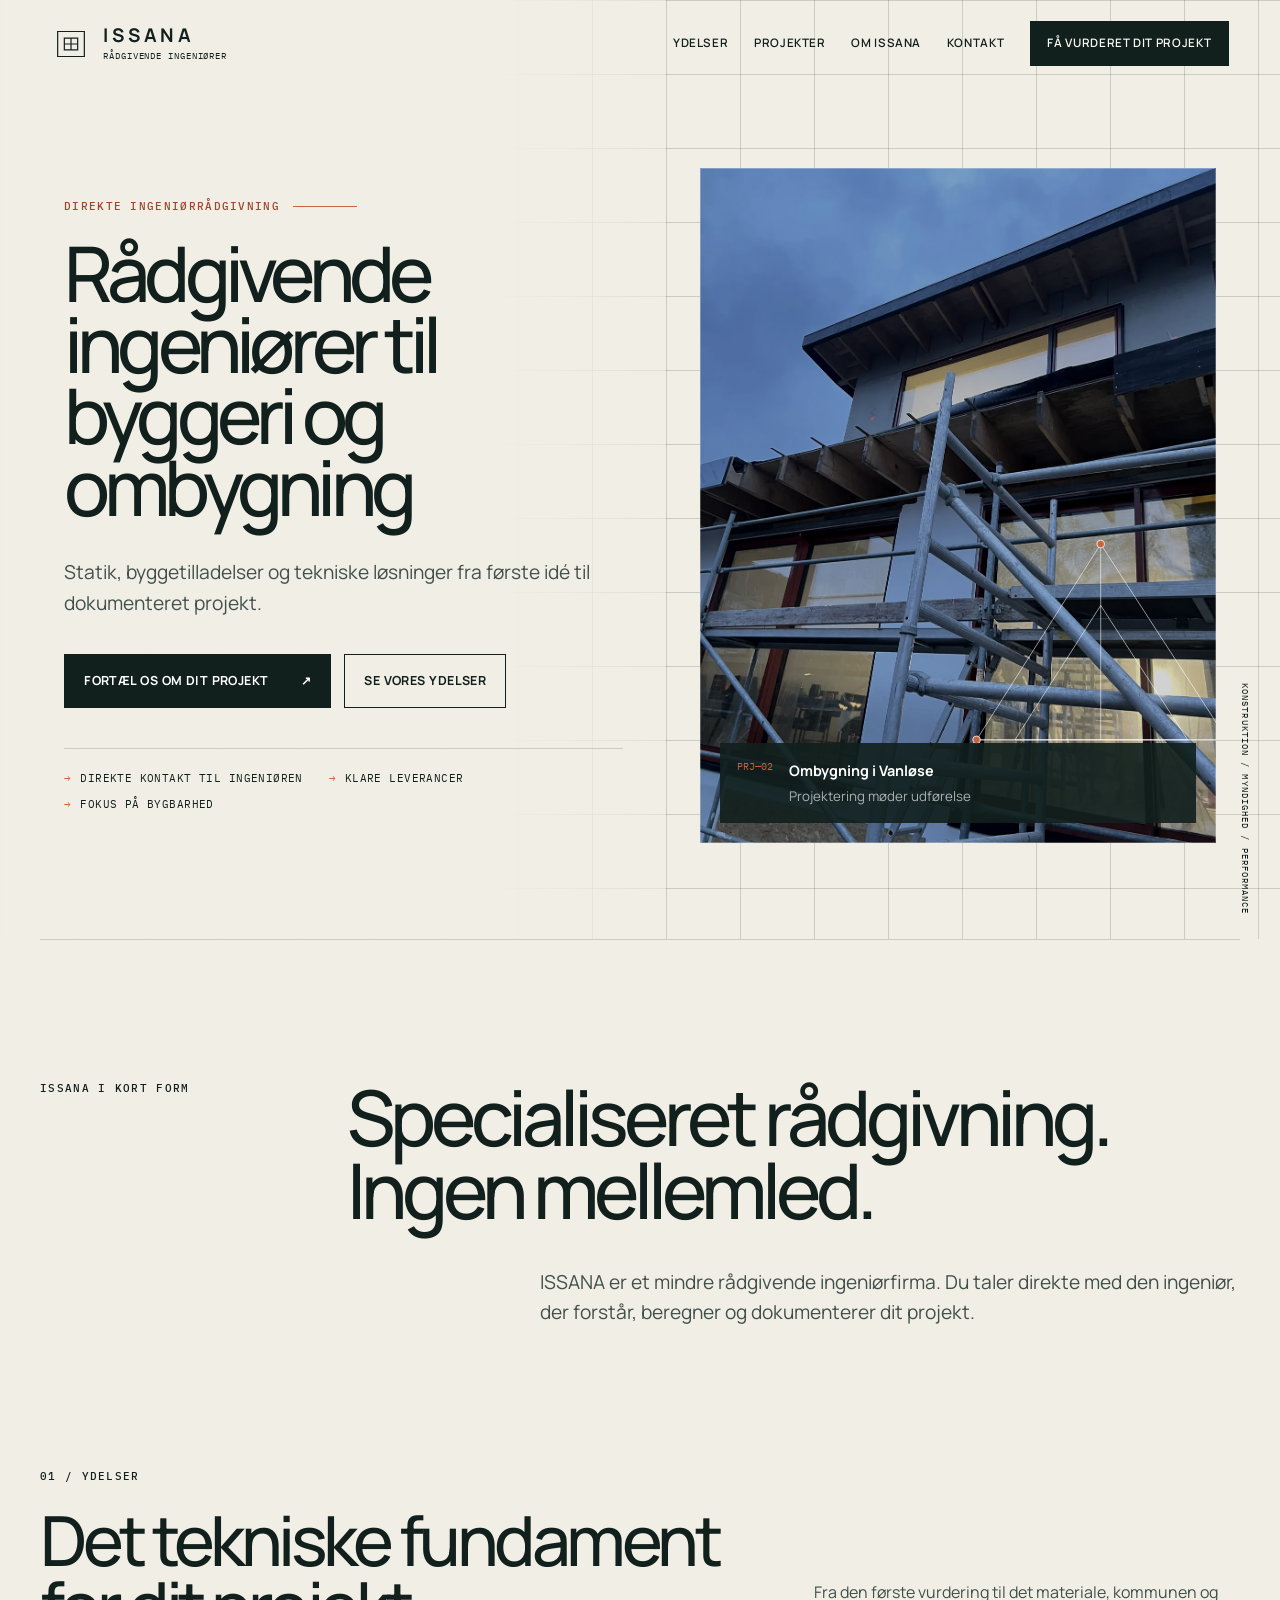
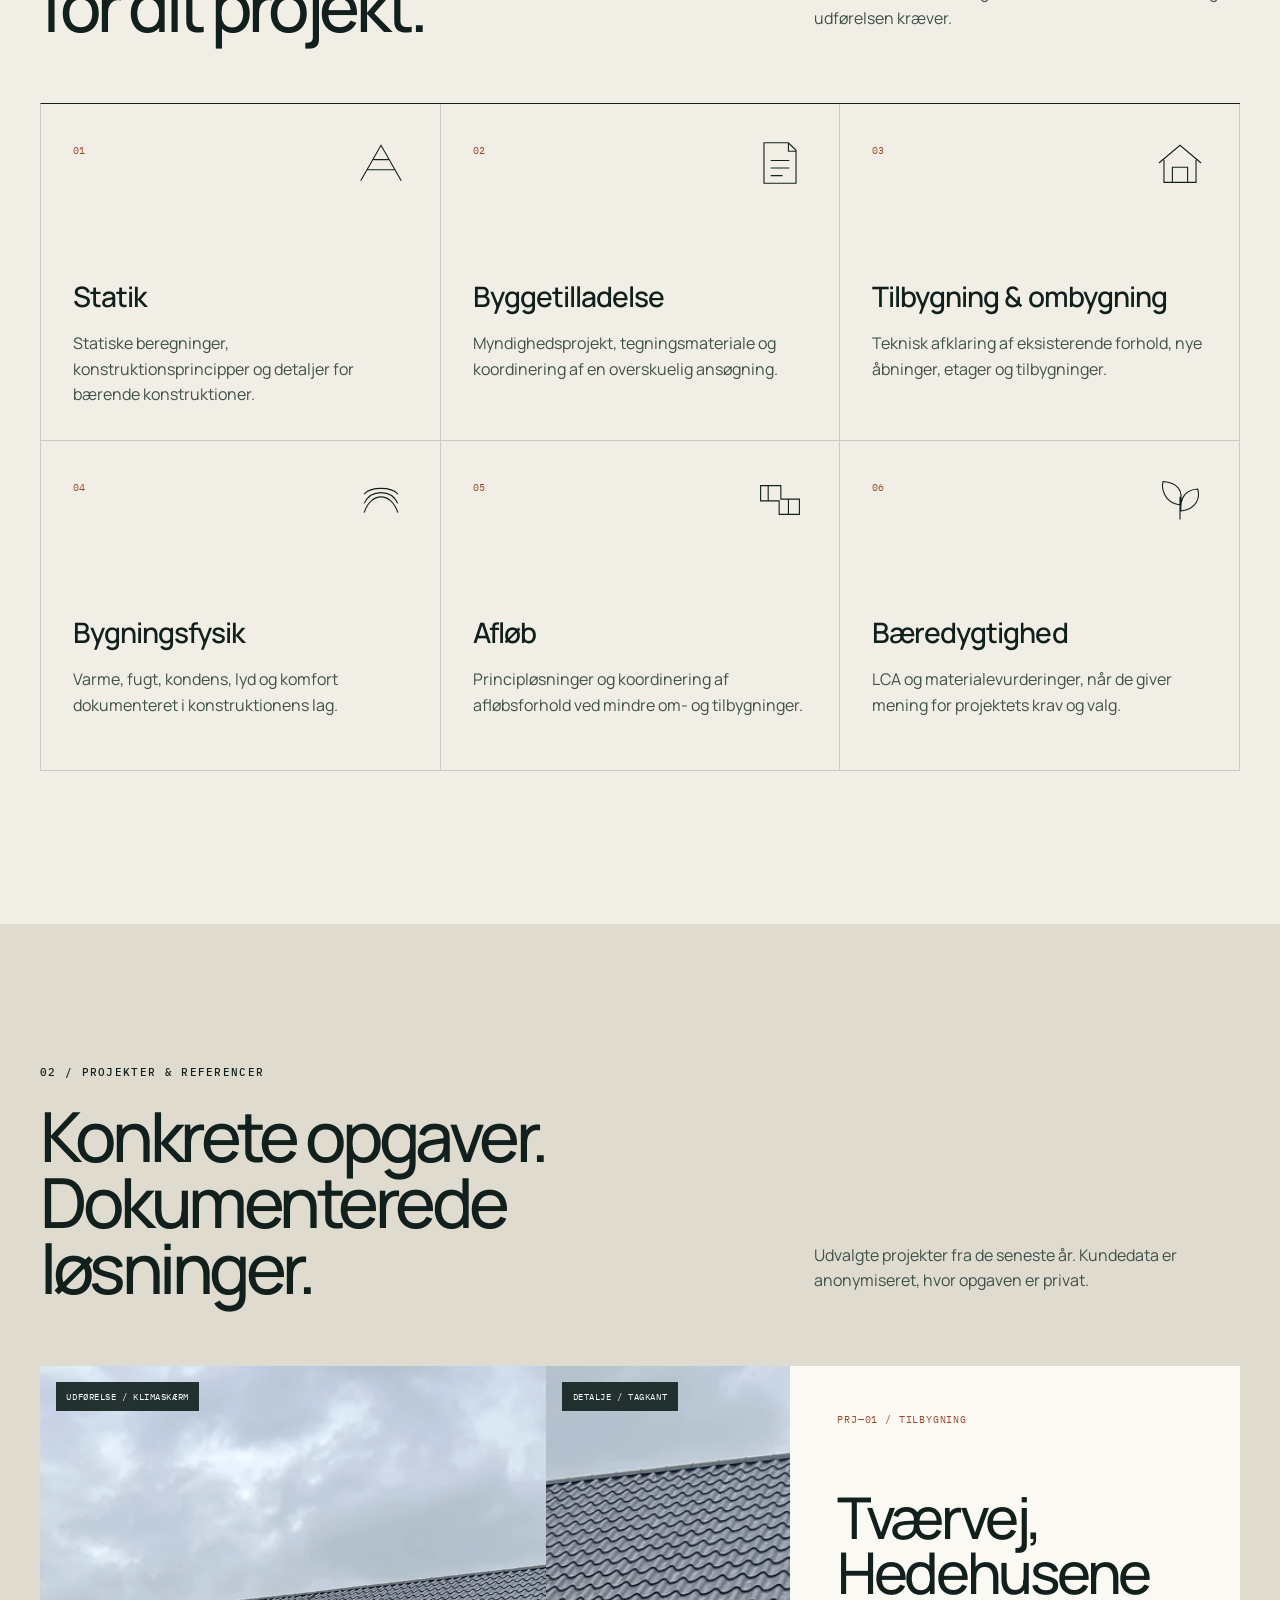
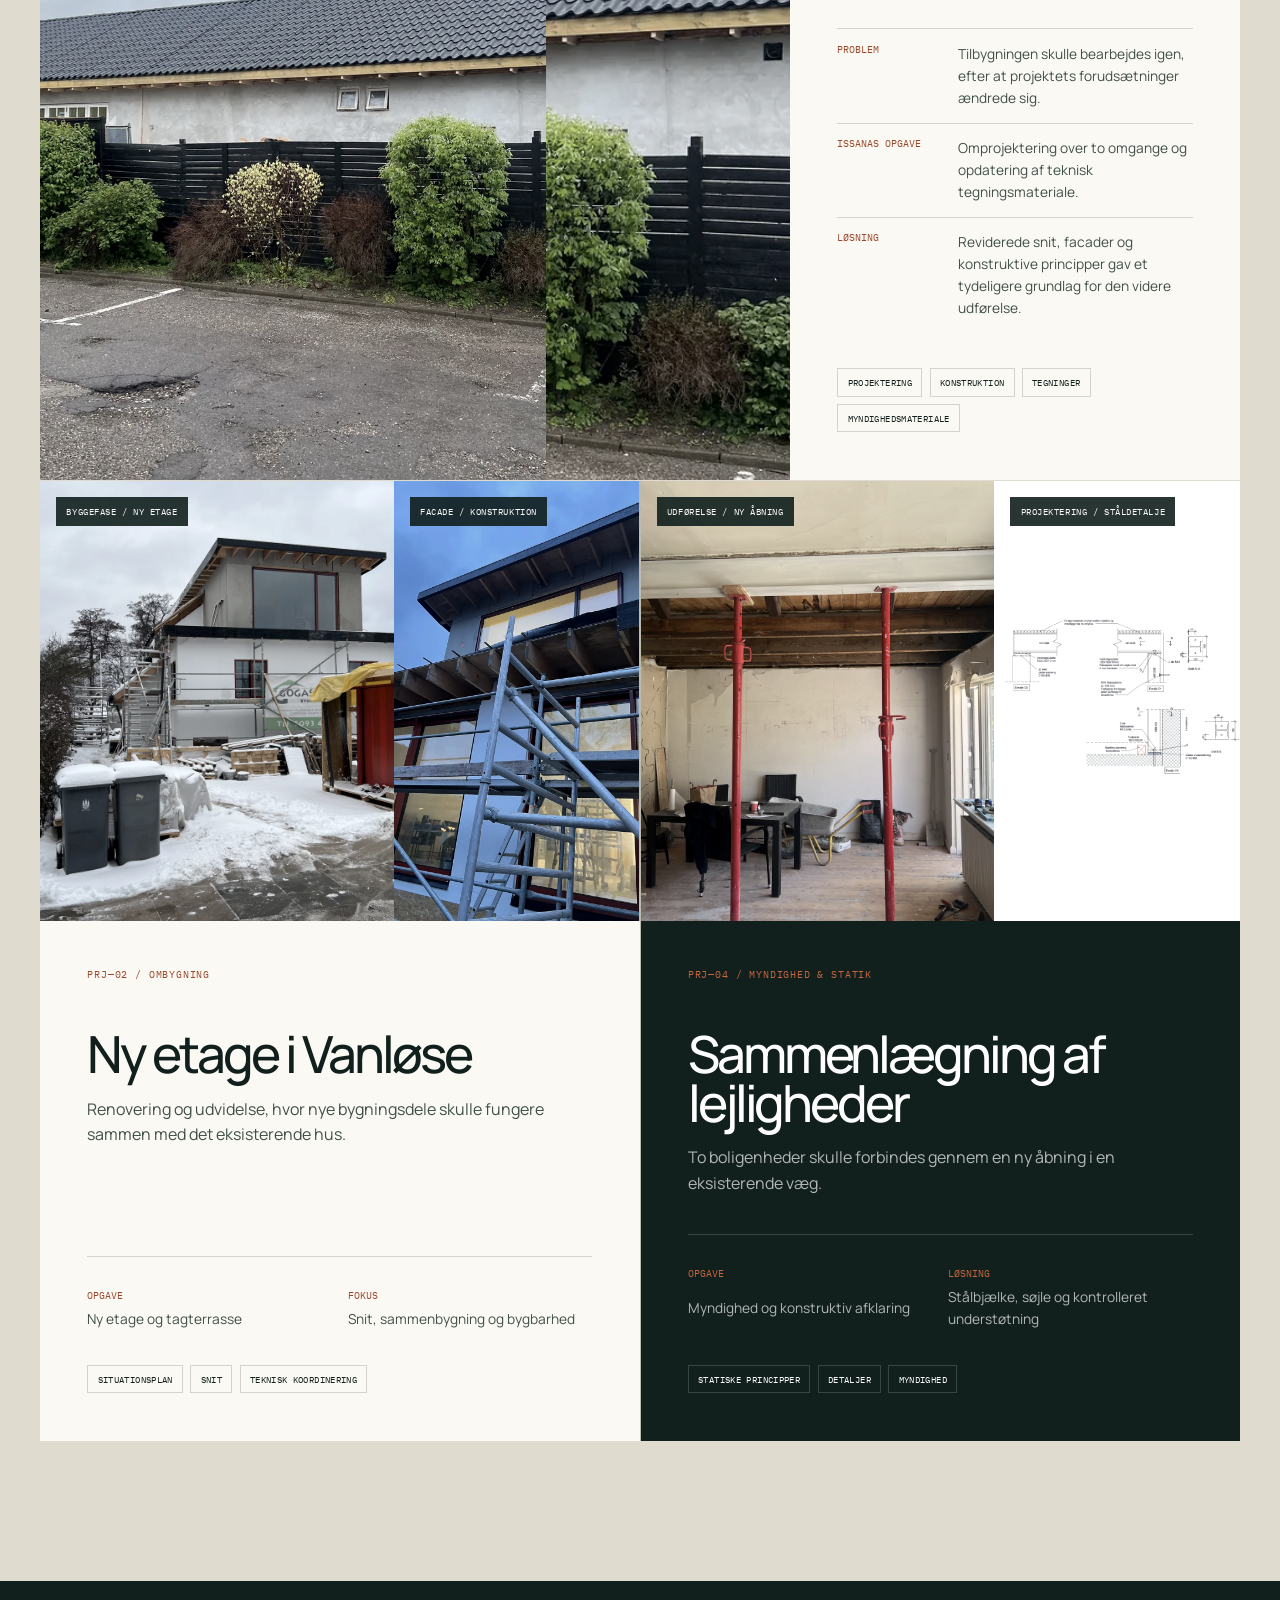
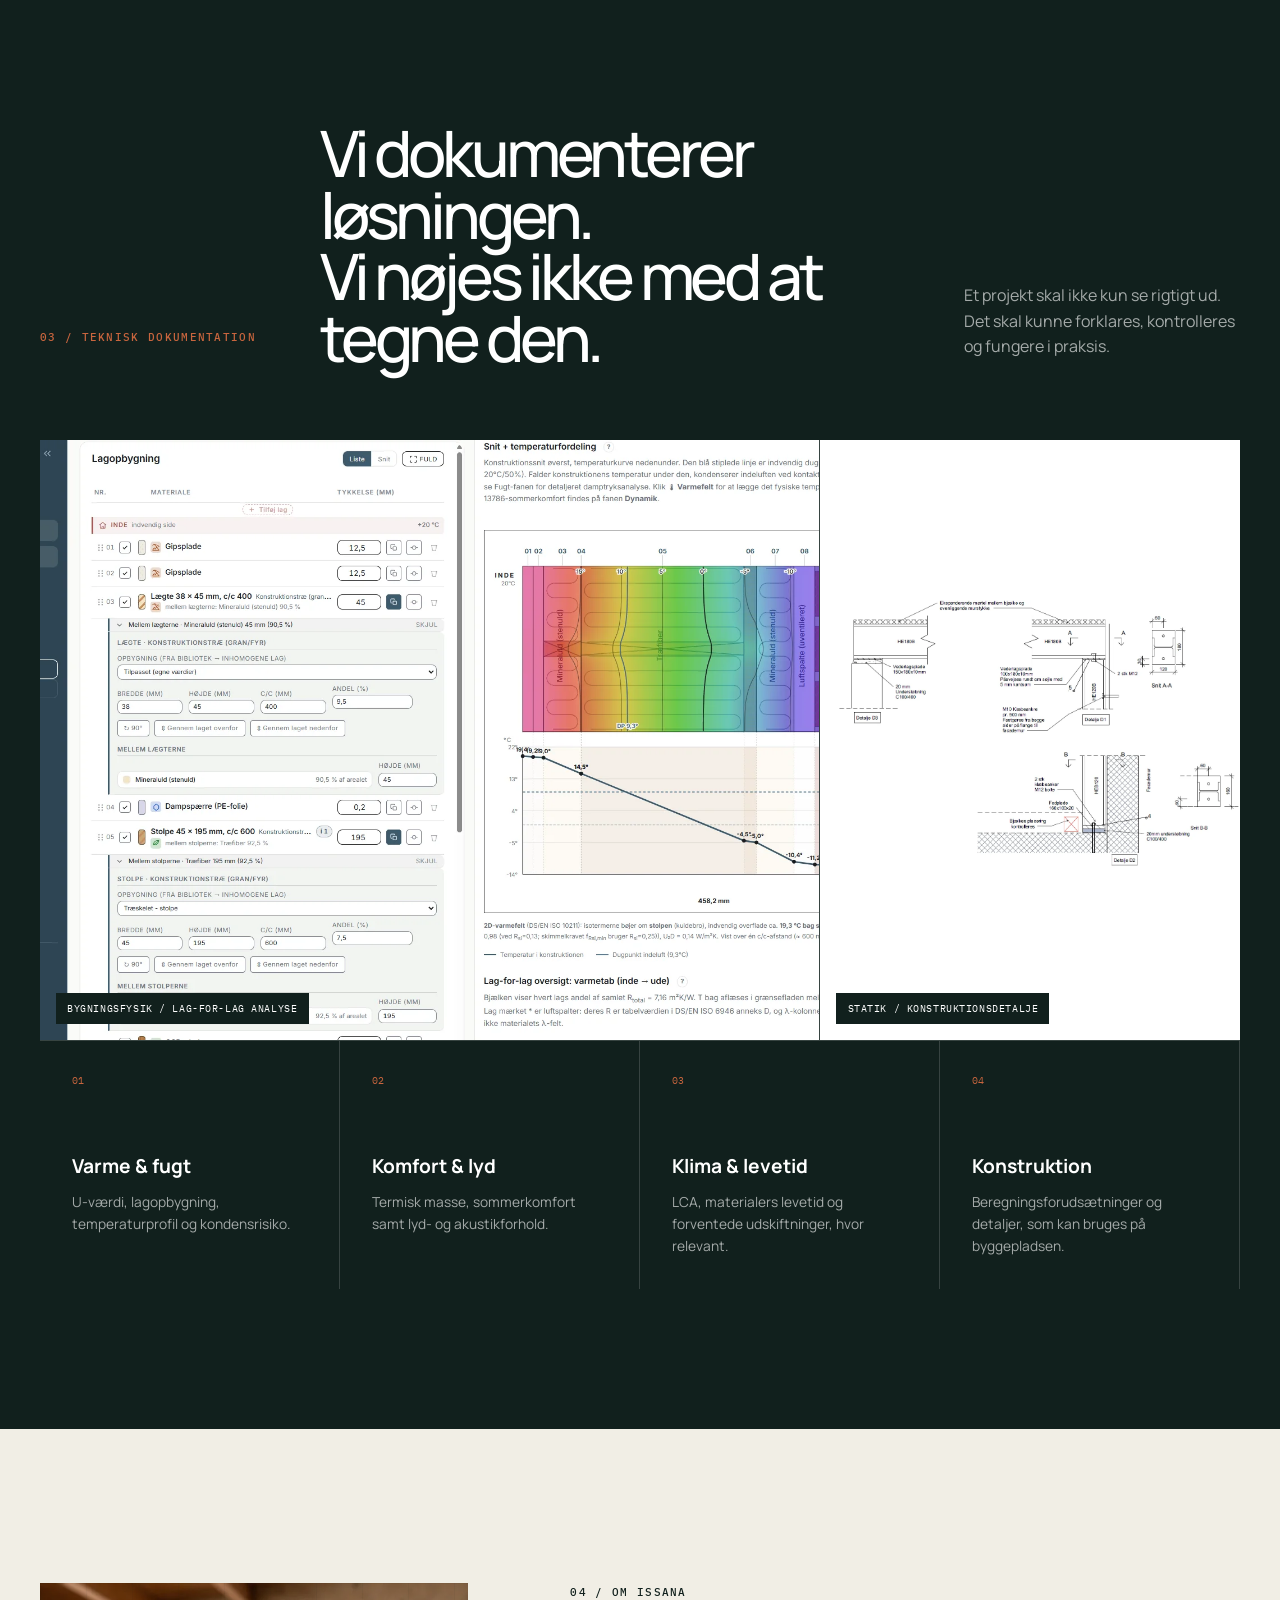
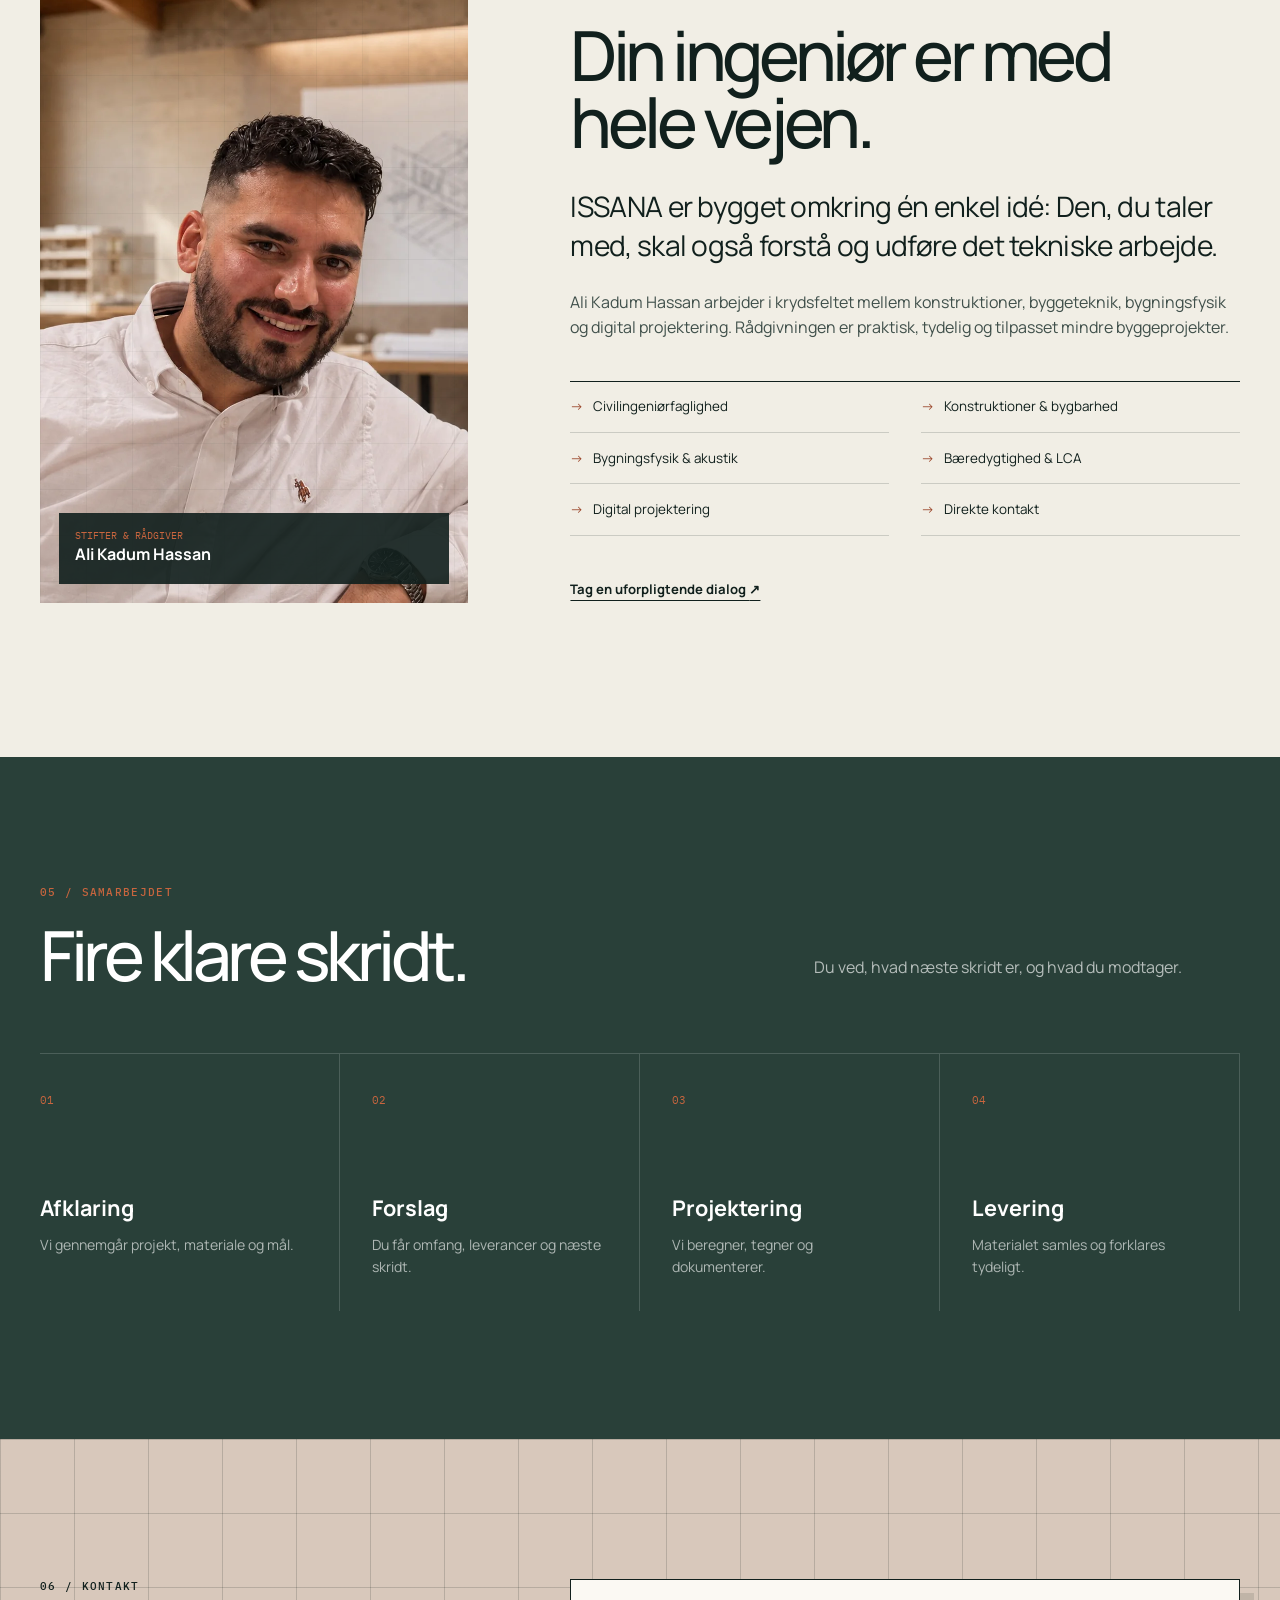
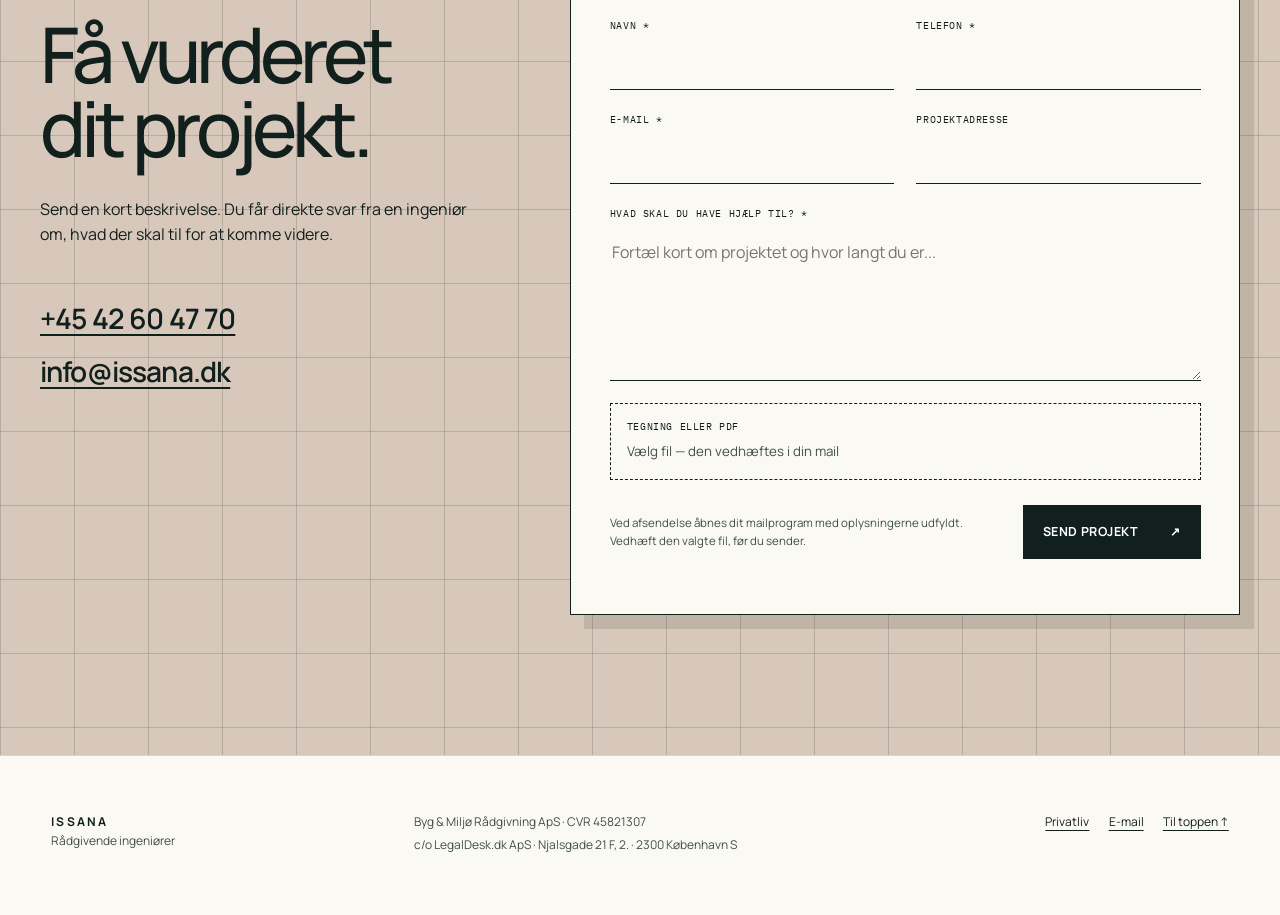
==== index.html @ f8316f66 "Redesign ISSANA around specialist engineering" ====
<!doctype html>
<html lang="da">
<head>
  <meta charset="utf-8">
  <meta name="viewport" content="width=device-width, initial-scale=1">
  <title>ISSANA | Statik, byggetilladelse og teknisk rådgivning</title>
  <meta name="description" content="Rådgivende ingeniør til ombygning, tilbygning og mindre nybyggeri. Statik, byggetilladelse, bygningsfysik og tekniske løsninger med direkte kontakt til ingeniøren.">
  <meta name="theme-color" content="#11201d">
  <meta property="og:type" content="website">
  <meta property="og:locale" content="da_DK">
  <meta property="og:title" content="ISSANA — Rådgivende ingeniører">
  <meta property="og:description" content="Statik, byggetilladelser og tekniske løsninger fra første idé til dokumenteret projekt.">
  <meta property="og:url" content="https://issana.dk/">
  <meta property="og:image" content="https://issana.dk/assets/hero-vanloese.webp">
  <link rel="canonical" href="https://issana.dk/">
  <link rel="icon" href="favicon.svg" type="image/svg+xml">
  <link rel="preconnect" href="https://fonts.googleapis.com">
  <link rel="preconnect" href="https://fonts.gstatic.com" crossorigin>
  <link href="https://fonts.googleapis.com/css2?family=IBM+Plex+Mono:wght@400;500&family=Manrope:wght@400;500;600;700&display=swap" rel="stylesheet">
  <link rel="preload" href="assets/hero-vanloese.webp" as="image" type="image/webp">
  <link rel="stylesheet" href="styles.css">
  <script type="application/ld+json">
  {"@context":"https://schema.org","@type":"ProfessionalService","name":"ISSANA","legalName":"Byg & Miljø Rådgivning ApS","url":"https://issana.dk/","email":"info@issana.dk","telephone":"+4542604770","description":"Rådgivende ingeniør inden for statik, byggetilladelser, ombygning, tilbygning, bygningsfysik, afløb og LCA.","areaServed":"Danmark","founder":{"@type":"Person","name":"Ali Kadum Hassan"},"address":{"@type":"PostalAddress","streetAddress":"Njalsgade 21 F, 2.","postalCode":"2300","addressLocality":"København S","addressCountry":"DK"},"hasOfferCatalog":{"@type":"OfferCatalog","name":"Ingeniørrådgivning","itemListElement":[{"@type":"Offer","itemOffered":{"@type":"Service","name":"Statiske beregninger og bærende konstruktioner"}},{"@type":"Offer","itemOffered":{"@type":"Service","name":"Byggetilladelse og myndighedsprojekt"}},{"@type":"Offer","itemOffered":{"@type":"Service","name":"Bygningsfysik"}}]}}
  </script>
</head>
<body>
  <a class="skip-link" href="#main">Gå til indhold</a>
  <header class="site-header" data-header>
    <a class="brand" href="#top" aria-label="ISSANA, forsiden"><svg class="brand-mark" viewBox="0 0 48 48" aria-hidden="true"><path d="M8 39V9h32v30H8Zm8-8V17h16v14H16Zm0-7h16M24 17v14"/></svg><span class="brand-type"><strong>ISSANA</strong><small>Rådgivende ingeniører</small></span></a>
    <button class="menu-toggle" type="button" aria-expanded="false" aria-controls="site-nav" data-menu-toggle><span></span><span></span><span></span><span class="sr-only">Åbn menu</span></button>
    <nav id="site-nav" class="site-nav" aria-label="Hovedmenu" data-nav><a href="#ydelser">Ydelser</a><a href="#projekter">Projekter</a><a href="#om">Om ISSANA</a><a href="#kontakt">Kontakt</a><a class="nav-cta" href="#kontakt">Få vurderet dit projekt</a></nav>
  </header>

  <main id="main">
    <section class="hero" id="top">
      <div class="hero-copy reveal">
        <p class="eyebrow"><span>Direkte ingeniørrådgivning</span></p>
        <h1>Rådgivende ingeniører til byggeri og ombygning</h1>
        <p class="hero-lead">Statik, byggetilladelser og tekniske løsninger fra første idé til dokumenteret projekt.</p>
        <div class="hero-actions"><a class="button button-primary" href="#kontakt">Fortæl os om dit projekt <span aria-hidden="true">↗</span></a><a class="button button-ghost" href="#ydelser">Se vores ydelser</a></div>
        <ul class="hero-proof" aria-label="Fordele ved ISSANA"><li>Direkte kontakt til ingeniøren</li><li>Klare leverancer</li><li>Fokus på bygbarhed</li></ul>
      </div>
      <figure class="hero-media reveal">
        <img src="assets/hero-vanloese.webp" alt="Ombygning og ny etage under udførelse i Vanløse" width="1200" height="1500" fetchpriority="high">
        <figcaption><span>PRJ—02</span><strong>Ombygning i Vanløse</strong><small>Projektering møder udførelse</small></figcaption>
        <svg class="hero-linework" viewBox="0 0 500 500" aria-hidden="true"><path d="M54 392 248 86l198 306H54Z M114 392l134-210 136 210H114Z M248 86v306 M54 392h392"/><circle cx="248" cy="86" r="6"/><circle cx="54" cy="392" r="6"/><circle cx="446" cy="392" r="6"/></svg>
      </figure>
      <p class="hero-caption" aria-hidden="true">KONSTRUKTION / MYNDIGHED / PERFORMANCE</p>
    </section>

    <section class="intro section-shell reveal"><p class="section-kicker">ISSANA I KORT FORM</p><div><h2>Specialiseret rådgivning.<br>Ingen mellemled.</h2><p>ISSANA er et mindre rådgivende ingeniørfirma. Du taler direkte med den ingeniør, der forstår, beregner og dokumenterer dit projekt.</p></div></section>

    <section class="services section-shell" id="ydelser">
      <div class="section-heading reveal"><div><p class="section-kicker">01 / YDELSER</p><h2>Det tekniske fundament for dit projekt.</h2></div><p>Fra den første vurdering til det materiale, kommunen og udførelsen kræver.</p></div>
      <div class="service-grid">
        <article class="service-card reveal"><span>01</span><svg viewBox="0 0 64 64" aria-hidden="true"><path d="M8 53 32 11l24 42M16 40h32M23 28h18"/></svg><h3>Statik</h3><p>Statiske beregninger, konstruktionsprincipper og detaljer for bærende konstruktioner.</p></article>
        <article class="service-card reveal"><span>02</span><svg viewBox="0 0 64 64" aria-hidden="true"><path d="M13 8h29l9 9v39H13V8Zm29 0v10h9M21 29h22M21 38h22M21 47h14"/></svg><h3>Byggetilladelse</h3><p>Myndighedsprojekt, tegningsmateriale og koordinering af en overskuelig ansøgning.</p></article>
        <article class="service-card reveal"><span>03</span><svg viewBox="0 0 64 64" aria-hidden="true"><path d="M7 32 32 11l25 21M13 28v27h38V28M23 55V37h18v18"/></svg><h3>Tilbygning & ombygning</h3><p>Teknisk afklaring af eksisterende forhold, nye åbninger, etager og tilbygninger.</p></article>
        <article class="service-card reveal"><span>04</span><svg viewBox="0 0 64 64" aria-hidden="true"><path d="M12 47c8-25 32-25 40 0M12 36c8-17 32-17 40 0M12 25c8-9 32-9 40 0"/></svg><h3>Bygningsfysik</h3><p>Varme, fugt, kondens, lyd og komfort dokumenteret i konstruktionens lag.</p></article>
        <article class="service-card reveal"><span>05</span><svg viewBox="0 0 64 64" aria-hidden="true"><path d="M9 15h24v16h22v18H31V33H9V15Zm9 0v18M42 31v18"/></svg><h3>Afløb</h3><p>Principløsninger og koordinering af afløbsforhold ved mindre om- og tilbygninger.</p></article>
        <article class="service-card reveal"><span>06</span><svg viewBox="0 0 64 64" aria-hidden="true"><path d="M32 55V28M32 38C12 35 10 17 12 10c16 1 25 10 20 28Zm1 7c19-2 23-16 20-26-14 1-21 10-20 26Z"/></svg><h3>Bæredygtighed</h3><p>LCA og materialevurderinger, når de giver mening for projektets krav og valg.</p></article>
      </div>
    </section>

    <section class="cases" id="projekter">
      <div class="section-shell">
        <div class="section-heading reveal"><div><p class="section-kicker">02 / PROJEKTER & REFERENCER</p><h2>Konkrete opgaver.<br>Dokumenterede løsninger.</h2></div><p>Udvalgte projekter fra de seneste år. Kundedata er anonymiseret, hvor opgaven er privat.</p></div>
        <article class="case case-feature reveal">
          <div class="case-gallery case-gallery-two"><figure><img src="assets/projekt-tvaervej.webp" alt="Tilbygning på Tværvej efter udførelse af nyt tag" width="1400" height="1050" loading="lazy"><figcaption>Udførelse / klimaskærm</figcaption></figure><figure class="detail-crop"><img src="assets/projekt-tvaervej.webp" alt="Detalje af tag og facade ved tilbygningen på Tværvej" width="1400" height="1050" loading="lazy"><figcaption>Detalje / tagkant</figcaption></figure></div>
          <div class="case-copy"><p class="case-label">PRJ—01 / TILBYGNING</p><h3>Tværvej, Hedehusene</h3><dl class="case-story"><div><dt>Problem</dt><dd>Tilbygningen skulle bearbejdes igen, efter at projektets forudsætninger ændrede sig.</dd></div><div><dt>ISSANAs opgave</dt><dd>Omprojektering over to omgange og opdatering af teknisk tegningsmateriale.</dd></div><div><dt>Løsning</dt><dd>Reviderede snit, facader og konstruktive principper gav et tydeligere grundlag for den videre udførelse.</dd></div></dl><ul class="deliverables"><li>Projektering</li><li>Konstruktion</li><li>Tegninger</li><li>Myndighedsmateriale</li></ul></div>
        </article>
        <div class="case-grid">
          <article class="case reveal"><div class="case-gallery case-gallery-split"><figure><img src="assets/projekt-vanloese.webp" alt="Ny etage under opførelse i Vanløse" width="1400" height="1050" loading="lazy"><figcaption>Byggefase / ny etage</figcaption></figure><figure><img src="assets/hero-vanloese.webp" alt="Konstruktiv detalje ved den nye etage i Vanløse" width="1200" height="1500" loading="lazy"><figcaption>Facade / konstruktion</figcaption></figure></div><div class="case-copy"><p class="case-label">PRJ—02 / OMBYGNING</p><h3>Ny etage i Vanløse</h3><p>Renovering og udvidelse, hvor nye bygningsdele skulle fungere sammen med det eksisterende hus.</p><dl class="case-mini"><div><dt>Opgave</dt><dd>Ny etage og tagterrasse</dd></div><div><dt>Fokus</dt><dd>Snit, sammenbygning og bygbarhed</dd></div></dl><ul class="deliverables"><li>Situationsplan</li><li>Snit</li><li>Teknisk koordinering</li></ul></div></article>
          <article class="case case-dark reveal"><div class="case-gallery case-gallery-split"><figure><img src="assets/projekt-sammenlaegning.webp" alt="Stålbjælke og midlertidig understøtning ved sammenlægning af lejligheder" width="1600" height="1200" loading="lazy"><figcaption>Udførelse / ny åbning</figcaption></figure><figure class="drawing"><img src="assets/detalje-sammenlaegning.webp" alt="Konstruktionsdetalje for stålbjælke, søjle og fodplade" width="1209" height="804" loading="lazy"><figcaption>Projektering / ståldetalje</figcaption></figure></div><div class="case-copy"><p class="case-label">PRJ—04 / MYNDIGHED & STATIK</p><h3>Sammenlægning af lejligheder</h3><p>To boligenheder skulle forbindes gennem en ny åbning i en eksisterende væg.</p><dl class="case-mini"><div><dt>Opgave</dt><dd>Myndighed og konstruktiv afklaring</dd></div><div><dt>Løsning</dt><dd>Stålbjælke, søjle og kontrolleret understøtning</dd></div></dl><ul class="deliverables"><li>Statiske principper</li><li>Detaljer</li><li>Myndighed</li></ul></div></article>
        </div>
      </div>
    </section>

    <section class="technical" id="dokumentation">
      <div class="section-shell technical-heading reveal"><p class="section-kicker">03 / TEKNISK DOKUMENTATION</p><h2>Vi dokumenterer løsningen.<br>Vi nøjes ikke med at tegne den.</h2><p>Et projekt skal ikke kun se rigtigt ud. Det skal kunne forklares, kontrolleres og fungere i praksis.</p></div>
      <div class="technical-board section-shell reveal">
        <figure class="physics-figure"><img src="assets/teknisk-dokumentation.webp" alt="Bygningsfysisk analyse med lagopbygning, temperaturprofil og dugpunkt" width="1600" height="900" loading="lazy"><figcaption>Bygningsfysik / lag-for-lag analyse</figcaption></figure>
        <figure class="detail-figure"><img src="assets/detalje-sammenlaegning.webp" alt="Dimensioneret konstruktionsdetalje for stålsamling" width="1209" height="804" loading="lazy"><figcaption>Statik / konstruktionsdetalje</figcaption></figure>
        <div class="technical-results"><article><span>01</span><strong>Varme & fugt</strong><p>U-værdi, lagopbygning, temperaturprofil og kondensrisiko.</p></article><article><span>02</span><strong>Komfort & lyd</strong><p>Termisk masse, sommerkomfort samt lyd- og akustikforhold.</p></article><article><span>03</span><strong>Klima & levetid</strong><p>LCA, materialers levetid og forventede udskiftninger, hvor relevant.</p></article><article><span>04</span><strong>Konstruktion</strong><p>Beregningsforudsætninger og detaljer, som kan bruges på byggepladsen.</p></article></div>
      </div>
    </section>

    <section class="about section-shell" id="om"><figure class="about-visual reveal"><img src="assets/ali-kadum-hassan.webp" alt="Ali Kadum Hassan, stifter og rådgivende ingeniør i ISSANA" width="1200" height="1200" loading="lazy"><figcaption><span>Stifter & rådgiver</span><strong>Ali Kadum Hassan</strong></figcaption></figure><div class="about-copy reveal"><p class="section-kicker">04 / OM ISSANA</p><h2>Din ingeniør er med hele vejen.</h2><p class="large-copy">ISSANA er bygget omkring én enkel idé: Den, du taler med, skal også forstå og udføre det tekniske arbejde.</p><p>Ali Kadum Hassan arbejder i krydsfeltet mellem konstruktioner, byggeteknik, bygningsfysik og digital projektering. Rådgivningen er praktisk, tydelig og tilpasset mindre byggeprojekter.</p><ul class="profile-list"><li>Civilingeniørfaglighed</li><li>Konstruktioner & bygbarhed</li><li>Bygningsfysik & akustik</li><li>Bæredygtighed & LCA</li><li>Digital projektering</li><li>Direkte kontakt</li></ul><a class="text-link" href="#kontakt">Tag en uforpligtende dialog <span aria-hidden="true">↗</span></a></div></section>

    <section class="process"><div class="section-shell"><div class="section-heading section-heading-light reveal"><div><p class="section-kicker">05 / SAMARBEJDET</p><h2>Fire klare skridt.</h2></div><p>Du ved, hvad næste skridt er, og hvad du modtager.</p></div><ol class="process-steps"><li class="reveal"><span>01</span><h3>Afklaring</h3><p>Vi gennemgår projekt, materiale og mål.</p></li><li class="reveal"><span>02</span><h3>Forslag</h3><p>Du får omfang, leverancer og næste skridt.</p></li><li class="reveal"><span>03</span><h3>Projektering</h3><p>Vi beregner, tegner og dokumenterer.</p></li><li class="reveal"><span>04</span><h3>Levering</h3><p>Materialet samles og forklares tydeligt.</p></li></ol></div></section>

    <section class="contact" id="kontakt"><div class="section-shell contact-layout"><div class="contact-copy reveal"><p class="section-kicker">06 / KONTAKT</p><h2>Få vurderet dit projekt.</h2><p>Send en kort beskrivelse. Du får direkte svar fra en ingeniør om, hvad der skal til for at komme videre.</p><div class="contact-direct"><a href="tel:+4542604770">+45 42 60 47 70</a><a href="mailto:info@issana.dk">info@issana.dk</a></div></div><form class="project-form reveal" data-project-form><div class="form-grid"><label><span>Navn *</span><input type="text" name="navn" autocomplete="name" required></label><label><span>Telefon *</span><input type="tel" name="telefon" autocomplete="tel" required></label><label><span>E-mail *</span><input type="email" name="email" autocomplete="email" required></label><label><span>Projektadresse</span><input type="text" name="adresse" autocomplete="street-address"></label></div><label><span>Hvad skal du have hjælp til? *</span><textarea name="beskrivelse" rows="5" required placeholder="Fortæl kort om projektet og hvor langt du er..."></textarea></label><label class="file-field"><span>Tegning eller PDF</span><input type="file" name="fil" accept=".pdf,.png,.jpg,.jpeg"><small data-file-label>Vælg fil — den vedhæftes i din mail</small></label><div class="form-footer"><p>Ved afsendelse åbnes dit mailprogram med oplysningerne udfyldt. Vedhæft den valgte fil, før du sender.</p><button class="button button-primary" type="submit">Send projekt <span aria-hidden="true">↗</span></button></div><p class="form-status" data-form-status aria-live="polite"></p></form></div></section>
  </main>

  <footer class="site-footer"><div class="footer-brand"><strong>ISSANA</strong><span>Rådgivende ingeniører</span></div><div class="footer-legal"><p>Byg & Miljø Rådgivning ApS · CVR 45821307</p><p>c/o LegalDesk.dk ApS · Njalsgade 21 F, 2. · 2300 København S</p></div><div class="footer-links"><a href="privacy.html">Privatliv</a><a href="mailto:info@issana.dk">E-mail</a><a href="#top">Til toppen ↑</a></div></footer>
  <script src="script.js"></script>
</body>
</html>
---- styles.css ----
:root {
  --ink: #11201d;
  --ink-soft: #40504b;
  --paper: #f1eee5;
  --paper-light: #fbf9f3;
  --copper: #c8653e;
  --copper-dark: #9b472b;
  --sage: #9aaba3;
  --line: rgba(17, 32, 29, .17);
  --light-line: rgba(255, 255, 255, .16);
  --mono: "IBM Plex Mono", monospace;
  --sans: "Manrope", sans-serif;
  --header-height: 88px;
}

* { box-sizing: border-box; }
html { scroll-behavior: smooth; }
body { margin: 0; background: var(--paper); color: var(--ink); font: 400 16px/1.6 var(--sans); -webkit-font-smoothing: antialiased; }
img { display: block; max-width: 100%; }
a { color: inherit; }
button, input, textarea { font: inherit; }
button { color: inherit; }
::selection { background: var(--copper); color: #fff; }
.sr-only { position: absolute; width: 1px; height: 1px; padding: 0; margin: -1px; overflow: hidden; clip: rect(0,0,0,0); white-space: nowrap; border: 0; }
.skip-link { position: fixed; z-index: 100; top: -100px; left: 1rem; padding: .8rem 1rem; background: var(--copper); color: #fff; }
.skip-link:focus { top: 1rem; }
.section-shell { width: min(1440px, calc(100% - 5rem)); margin-inline: auto; }

.site-header { position: fixed; z-index: 50; inset: 0 0 auto; height: var(--header-height); display: flex; align-items: center; justify-content: space-between; gap: 2rem; padding: 0 clamp(1.25rem, 4vw, 4.5rem); border-bottom: 1px solid transparent; transition: height .3s, background .3s, border-color .3s; }
.site-header.scrolled { height: 72px; background: rgba(241, 238, 229, .94); border-color: var(--line); backdrop-filter: blur(16px); }
.brand { display: inline-flex; align-items: center; gap: .75rem; text-decoration: none; }
.brand-mark { width: 40px; height: 40px; fill: none; stroke: currentColor; stroke-width: 1.45; }
.brand-type { display: grid; line-height: 1; }
.brand-type strong { font-size: 1.18rem; letter-spacing: .2em; }
.brand-type small { margin-top: .4rem; font: 400 .56rem/1 var(--mono); letter-spacing: .1em; text-transform: uppercase; }
.site-nav { display: flex; align-items: center; gap: clamp(1rem, 2vw, 2.1rem); }
.site-nav a { font-size: .73rem; font-weight: 600; letter-spacing: .055em; text-decoration: none; text-transform: uppercase; }
.site-nav > a:not(.nav-cta) { position: relative; }
.site-nav > a:not(.nav-cta)::after { content: ""; position: absolute; right: 100%; bottom: -.35rem; left: 0; height: 1px; background: var(--copper); transition: right .2s; }
.site-nav > a:hover::after, .site-nav > a:focus-visible::after { right: 0; }
.nav-cta { padding: .82rem 1.1rem; background: var(--ink); color: var(--paper-light); }
.menu-toggle { display: none; }

.hero { position: relative; min-height: 920px; display: grid; grid-template-columns: minmax(0, 1.04fr) minmax(420px, .96fr); gap: clamp(3rem, 6vw, 8rem); align-items: center; padding: calc(var(--header-height) + 5rem) clamp(1.25rem, 5vw, 6rem) 6rem; overflow: hidden; background-image: linear-gradient(var(--line) 1px, transparent 1px), linear-gradient(90deg, var(--line) 1px, transparent 1px); background-size: 74px 74px; }
.hero::before { content: ""; position: absolute; inset: 0 48% 0 0; background: linear-gradient(90deg, rgba(241,238,229,.98) 75%, rgba(241,238,229,.55)); }
.hero-copy { position: relative; z-index: 2; max-width: 820px; }
.eyebrow, .section-kicker { margin: 0 0 1.4rem; font: 500 .68rem/1.4 var(--mono); letter-spacing: .12em; text-transform: uppercase; }
.eyebrow { display: flex; align-items: center; gap: .8rem; color: var(--copper-dark); }
.eyebrow::after { content: ""; width: 64px; height: 1px; background: var(--copper); }
.hero h1 { max-width: 920px; margin: 0; font-size: clamp(3.5rem, 6vw, 7.25rem); font-weight: 500; letter-spacing: -.075em; line-height: .93; }
.hero-lead { max-width: 690px; margin: 2.2rem 0; color: var(--ink-soft); font-size: clamp(1.08rem, 1.5vw, 1.35rem); }
.hero-actions { display: flex; flex-wrap: wrap; gap: .8rem; }
.button { display: inline-flex; align-items: center; justify-content: space-between; gap: 2rem; min-height: 54px; padding: .95rem 1.2rem; border: 1px solid var(--ink); font-size: .78rem; font-weight: 700; letter-spacing: .035em; text-decoration: none; text-transform: uppercase; cursor: pointer; transition: transform .2s, background .2s, color .2s; }
.button:hover, .button:focus-visible { transform: translateY(-2px); }
.button-primary { background: var(--ink); color: #fff; }
.button-primary:hover, .button-primary:focus-visible { background: var(--copper-dark); border-color: var(--copper-dark); }
.button-ghost { background: rgba(241,238,229,.7); }
.hero-proof { display: flex; flex-wrap: wrap; gap: .7rem 1.6rem; margin: 2.5rem 0 0; padding: 1.4rem 0 0; border-top: 1px solid var(--line); list-style: none; font: 400 .66rem/1.4 var(--mono); letter-spacing: .04em; text-transform: uppercase; }
.hero-proof li::before { content: "\2192"; margin-right: .55rem; color: var(--copper); }
.hero-media { position: relative; z-index: 1; width: 100%; height: min(75vh, 760px); min-height: 620px; margin: 0; overflow: hidden; background: #707e78; }
.hero-media::after { content: ""; position: absolute; inset: 0; box-shadow: inset 0 0 0 1px rgba(255,255,255,.25); pointer-events: none; }
.hero-media > img { width: 100%; height: 100%; object-fit: cover; object-position: 53% center; filter: saturate(.72) contrast(1.05) brightness(.82); transition: transform 1.2s cubic-bezier(.22,1,.36,1); }
.hero-media:hover > img { transform: scale(1.025); }
.hero-media figcaption { position: absolute; z-index: 3; right: 1.25rem; bottom: 1.25rem; left: 1.25rem; display: grid; grid-template-columns: auto 1fr; gap: .2rem 1rem; padding: 1rem 1.1rem; background: rgba(17,32,29,.9); color: #fff; }
.hero-media figcaption span { grid-row: 1/3; color: var(--copper); font: .65rem var(--mono); }
.hero-media figcaption strong { font-size: .9rem; }
.hero-media figcaption small { color: rgba(255,255,255,.64); }
.hero-linework { position: absolute; z-index: 2; right: -9%; bottom: 5%; width: 62%; fill: none; stroke: rgba(255,255,255,.74); stroke-width: 1.2; }
.hero-linework circle { fill: var(--copper); stroke: #fff; }
.hero-caption { position: absolute; right: 1.8rem; bottom: 1.5rem; margin: 0; font: .57rem var(--mono); letter-spacing: .12em; writing-mode: vertical-rl; }

.intro { display: grid; grid-template-columns: .45fr 1.55fr; gap: 3rem; padding-block: clamp(6rem, 11vw, 11rem); border-top: 1px solid var(--line); }
.intro h2 { max-width: 1080px; margin: 0; font-size: clamp(2.8rem, 6vw, 6.5rem); font-weight: 500; letter-spacing: -.065em; line-height: .95; }
.intro > div > p { max-width: 700px; margin: 2.5rem 0 0 auto; color: var(--ink-soft); font-size: clamp(1.05rem, 1.5vw, 1.3rem); }
.services { padding-bottom: clamp(7rem, 12vw, 12rem); }
.section-heading { display: grid; grid-template-columns: 1.25fr .75fr; gap: 4rem; align-items: end; margin-bottom: 4rem; }
.section-heading h2, .technical-heading h2, .about h2, .contact h2 { margin: 0; font-size: clamp(2.8rem, 5.4vw, 6.2rem); font-weight: 500; letter-spacing: -.065em; line-height: .96; }
.section-heading > p { max-width: 470px; margin: 0 0 .5rem; color: var(--ink-soft); }
.service-grid { display: grid; grid-template-columns: repeat(3, 1fr); border-top: 1px solid var(--ink); border-left: 1px solid var(--line); }
.service-card { position: relative; min-height: 330px; padding: 2rem; border-right: 1px solid var(--line); border-bottom: 1px solid var(--line); transition: background .25s, transform .25s; }
.service-card:hover { z-index: 1; background: var(--paper-light); transform: translateY(-4px); }
.service-card > span { font: .65rem var(--mono); color: var(--copper-dark); }
.service-card svg { position: absolute; top: 2rem; right: 2rem; width: 54px; height: 54px; fill: none; stroke: var(--ink); stroke-width: 1.3; }
.service-card h3 { margin: 7rem 0 .75rem; font-size: clamp(1.45rem, 2.2vw, 2.1rem); font-weight: 550; letter-spacing: -.035em; }
.service-card p { max-width: 360px; margin: 0; color: var(--ink-soft); }

.cases { padding-block: clamp(7rem, 11vw, 11rem); background: #dfdbcf; }
.case { background: var(--paper-light); }
.case-feature { display: grid; grid-template-columns: 1.25fr .75fr; }
.case-gallery { display: grid; background: #bcb9b1; }
.case-gallery figure { position: relative; min-width: 0; margin: 0; overflow: hidden; }
.case-gallery img { width: 100%; height: 100%; object-fit: cover; filter: saturate(.78) contrast(1.04); transition: transform .8s cubic-bezier(.22,1,.36,1); }
.case:hover .case-gallery img { transform: scale(1.02); }
.case-gallery figcaption { position: absolute; z-index: 1; top: 1rem; left: 1rem; padding: .5rem .65rem; background: rgba(17,32,29,.9); color: #fff; font: .58rem var(--mono); letter-spacing: .06em; text-transform: uppercase; }
.case-gallery-two { grid-template-columns: 1.35fr .65fr; min-height: 650px; }
.case-gallery-two .detail-crop img { object-position: 82% 50%; transform: scale(1.65); }
.case:hover .case-gallery-two .detail-crop img { transform: scale(1.7); }
.case-copy { display: flex; flex-direction: column; padding: clamp(2rem, 3.7vw, 4.4rem); }
.case-label { margin: 0; color: var(--copper-dark); font: .64rem var(--mono); letter-spacing: .08em; }
.case-copy h3 { margin: auto 0 1.8rem; padding-top: 4rem; font-size: clamp(2.4rem, 4.5vw, 5rem); font-weight: 500; letter-spacing: -.06em; line-height: .95; }
.case-story { margin: 0; }
.case-story > div { display: grid; grid-template-columns: 105px 1fr; gap: 1rem; padding: .85rem 0; border-top: 1px solid var(--line); }
.case-story dt, .case-mini dt { color: var(--copper-dark); font: .6rem var(--mono); text-transform: uppercase; }
.case-story dd, .case-mini dd { margin: 0; color: var(--ink-soft); font-size: .86rem; }
.deliverables { display: flex; flex-wrap: wrap; gap: .45rem; margin: 2.2rem 0 0; padding: 0; list-style: none; }
.deliverables li { padding: .42rem .58rem; border: 1px solid var(--line); font: .58rem var(--mono); letter-spacing: .04em; text-transform: uppercase; }
.case-grid { display: grid; grid-template-columns: 1fr 1fr; gap: 1px; margin-top: 1px; background: var(--line); }
.case-grid .case { min-width: 0; }
.case-gallery-split { grid-template-columns: 1.18fr .82fr; height: 440px; }
.case-gallery-split .drawing img { object-fit: contain; background: #fff; }
.case-grid .case-copy { min-height: 520px; }
.case-grid .case-copy h3 { margin: 0 0 1.2rem; padding-top: 3rem; font-size: clamp(2.3rem, 4vw, 4.3rem); }
.case-grid .case-copy > p:not(.case-label) { max-width: 570px; margin: 0; color: var(--ink-soft); }
.case-mini { display: grid; grid-template-columns: 1fr 1fr; gap: 1rem; margin: auto 0 0; padding-top: 2rem; border-top: 1px solid var(--line); }
.case-mini div { display: grid; gap: .35rem; }
.case-dark { background: var(--ink); color: #fff; }
.case-dark .case-copy > p:not(.case-label), .case-dark .case-mini dd { color: rgba(255,255,255,.68); }
.case-dark .case-mini { border-color: var(--light-line); }
.case-dark .deliverables li { border-color: var(--light-line); }
.case-dark .case-label, .case-dark .case-mini dt { color: var(--copper); }

.technical { padding-block: clamp(7rem, 11vw, 11rem); overflow: hidden; background: var(--ink); color: #fff; }
.technical-heading { display: grid; grid-template-columns: .42fr 1.08fr .5fr; gap: 3rem; align-items: end; margin-bottom: 4.5rem; }
.technical-heading .section-kicker { color: var(--copper); }
.technical-heading h2 { font-size: clamp(2.7rem, 5vw, 5.7rem); }
.technical-heading > p:last-child { margin: 0 0 .5rem; color: rgba(255,255,255,.62); }
.technical-board { display: grid; grid-template-columns: 1.3fr .7fr; gap: 1px; background: var(--light-line); }
.technical-board figure { position: relative; min-width: 0; margin: 0; background: #fff; overflow: hidden; }
.technical-board figure img { width: 100%; height: 100%; object-fit: cover; }
.physics-figure { min-height: 600px; }
.detail-figure { min-height: 600px; }
.detail-figure img { object-fit: contain !important; }
.technical-board figcaption { position: absolute; left: 1rem; bottom: 1rem; padding: .55rem .7rem; background: var(--ink); color: #fff; font: .6rem var(--mono); letter-spacing: .06em; text-transform: uppercase; }
.technical-results { grid-column: 1/-1; display: grid; grid-template-columns: repeat(4,1fr); background: var(--ink); }
.technical-results article { min-height: 220px; padding: 2rem; border-right: 1px solid var(--light-line); }
.technical-results span { display: block; margin-bottom: 4rem; color: var(--copper); font: .65rem var(--mono); }
.technical-results strong { display: block; margin-bottom: .55rem; font-size: 1.2rem; }
.technical-results p { margin: 0; color: rgba(255,255,255,.62); font-size: .86rem; }

.about { display: grid; grid-template-columns: .78fr 1.22fr; gap: clamp(3rem, 8vw, 9rem); align-items: center; padding-block: clamp(7rem, 12vw, 12rem); }
.about-visual { position: relative; min-height: 620px; margin: 0; overflow: hidden; background: #c4beb3; }
.about-visual::after { content: ""; position: absolute; inset: 0; background-image: linear-gradient(var(--line) 1px, transparent 1px), linear-gradient(90deg,var(--line) 1px,transparent 1px); background-size: 46px 46px; opacity: .25; }
.about-visual img { width: 100%; height: 100%; min-height: 620px; object-fit: cover; }
.about-visual figcaption { position: absolute; z-index: 2; right: 1.2rem; bottom: 1.2rem; left: 1.2rem; display: grid; padding: 1rem; background: rgba(17,32,29,.9); color: #fff; }
.about-visual figcaption span { color: var(--copper); font: .6rem var(--mono); text-transform: uppercase; }
.about-copy { max-width: 760px; }
.about-copy h2 { margin-bottom: 2rem; }
.large-copy { margin: 0 0 1.5rem; font-size: clamp(1.3rem, 2.2vw, 2rem); line-height: 1.4; letter-spacing: -.025em; }
.about-copy > p:not(.section-kicker):not(.large-copy) { color: var(--ink-soft); }
.profile-list { display: grid; grid-template-columns: 1fr 1fr; gap: 0 2rem; margin: 2.5rem 0; padding: 0; border-top: 1px solid var(--ink); list-style: none; }
.profile-list li { padding: .9rem 0; border-bottom: 1px solid var(--line); font-size: .84rem; }
.profile-list li::before { content: "\2192"; margin-right: .6rem; color: var(--copper-dark); }
.text-link { font-size: .82rem; font-weight: 700; text-underline-offset: .35rem; }

.process { padding-block: clamp(7rem, 10vw, 10rem); background: #294039; color: #fff; }
.section-heading-light .section-kicker { color: var(--copper); }
.section-heading-light > p { color: rgba(255,255,255,.65); }
.process-steps { display: grid; grid-template-columns: repeat(4,1fr); margin: 4rem 0 0; padding: 0; border-top: 1px solid var(--light-line); list-style: none; }
.process-steps li { min-height: 245px; padding: 2rem; border-right: 1px solid var(--light-line); }
.process-steps li:first-child { padding-left: 0; }
.process-steps span { color: var(--copper); font: .66rem var(--mono); }
.process-steps h3 { margin: 5rem 0 .5rem; font-size: 1.35rem; }
.process-steps p { margin: 0; color: rgba(255,255,255,.62); font-size: .88rem; }

.contact { padding-block: clamp(7rem, 11vw, 11rem); background: #d8c8bb; background-image: linear-gradient(var(--line) 1px,transparent 1px),linear-gradient(90deg,var(--line) 1px,transparent 1px); background-size: 74px 74px; }
.contact-layout { display: grid; grid-template-columns: .78fr 1.22fr; gap: clamp(3rem, 8vw, 9rem); align-items: start; }
.contact h2 { font-size: clamp(3rem, 6vw, 7rem); }
.contact-copy > p:not(.section-kicker) { max-width: 540px; margin: 2rem 0; }
.contact-direct { display: grid; gap: .5rem; margin-top: 3rem; }
.contact-direct a { width: fit-content; font-size: clamp(1.2rem, 2.2vw, 2rem); font-weight: 600; letter-spacing: -.03em; text-underline-offset: .3rem; }
.project-form { padding: clamp(1.5rem, 3vw, 3rem); background: var(--paper-light); border: 1px solid var(--ink); box-shadow: 14px 14px 0 rgba(17,32,29,.12); }
.project-form label { display: grid; gap: .5rem; }
.project-form label > span { font: .62rem var(--mono); letter-spacing: .06em; text-transform: uppercase; }
.form-grid { display: grid; grid-template-columns: 1fr 1fr; gap: 1.4rem; margin-bottom: 1.4rem; }
.project-form input, .project-form textarea { width: 100%; border: 0; border-bottom: 1px solid var(--ink); border-radius: 0; padding: .75rem .15rem; background: transparent; color: var(--ink); outline: 0; }
.project-form textarea { resize: vertical; }
.project-form input:focus, .project-form textarea:focus { border-color: var(--copper); box-shadow: 0 1px 0 var(--copper); }
.file-field { margin-top: 1.4rem; padding: 1rem; border: 1px dashed var(--ink); cursor: pointer; }
.file-field input { position: absolute; width: 1px; height: 1px; opacity: 0; }
.file-field small { color: var(--ink-soft); }
.form-footer { display: flex; gap: 2rem; align-items: center; justify-content: space-between; margin-top: 1.6rem; }
.form-footer p { max-width: 430px; margin: 0; color: var(--ink-soft); font-size: .72rem; }
.form-footer .button { flex: 0 0 auto; }
.form-status { margin: 1rem 0 0; color: var(--copper-dark); font-size: .8rem; }

.site-footer { display: grid; grid-template-columns: .7fr 1.3fr auto; gap: 3rem; padding: 3.5rem clamp(1.25rem,4vw,4.5rem); background: var(--paper-light); border-top: 1px solid var(--line); font-size: .75rem; }
.footer-brand { display: grid; align-content: start; }
.footer-brand strong { letter-spacing: .18em; }
.footer-brand span, .footer-legal { color: var(--ink-soft); }
.footer-legal p { margin: 0 0 .25rem; }
.footer-links { display: flex; gap: 1.2rem; }
.footer-links a { text-underline-offset: .25rem; }

.reveal { opacity: 0; transform: translateY(22px); transition: opacity .7s, transform .7s cubic-bezier(.22,1,.36,1); }
.reveal.visible { opacity: 1; transform: none; }
.privacy-page { min-height: 100vh; background: var(--paper-light); }
.privacy-main { width: min(860px,calc(100% - 3rem)); margin: 0 auto; padding: calc(var(--header-height) + 5rem) 0 8rem; }
.privacy-main h1 { margin: 0 0 1rem; font-size: clamp(3rem,7vw,6rem); line-height: 1; letter-spacing: -.06em; }
.privacy-main h2 { margin-top: 3rem; font-size: 1.45rem; }
.privacy-main p, .privacy-main li { color: var(--ink-soft); }
.privacy-updated { font: .72rem var(--mono); letter-spacing: .08em; text-transform: uppercase; }

@media (max-width: 1100px) {
  .menu-toggle { position: relative; z-index: 2; display: grid; place-content: center; gap: 5px; width: 44px; height: 44px; border: 1px solid var(--ink); background: transparent; }
  .menu-toggle span:not(.sr-only) { display: block; width: 19px; height: 1px; background: var(--ink); transition: transform .25s, opacity .25s; }
  .menu-toggle[aria-expanded="true"] span:nth-child(1) { transform: translateY(6px) rotate(45deg); }
  .menu-toggle[aria-expanded="true"] span:nth-child(2) { opacity: 0; }
  .menu-toggle[aria-expanded="true"] span:nth-child(3) { transform: translateY(-6px) rotate(-45deg); }
  .site-nav { position: fixed; inset: 0; display: flex; flex-direction: column; align-items: flex-start; justify-content: center; gap: 1.4rem; padding: 5rem 2rem; background: var(--paper); transform: translateX(100%); transition: transform .35s cubic-bezier(.22,1,.36,1); }
  .site-nav.open { transform: none; }
  .site-nav a { font-size: 1.7rem; letter-spacing: -.03em; text-transform: none; }
  .nav-cta { margin-top: 1rem; font-size: 1rem !important; }
  .hero { grid-template-columns: 1fr .8fr; }
  .hero h1 { font-size: clamp(3.5rem, 7vw, 6.2rem); }
  .service-grid { grid-template-columns: 1fr 1fr; }
  .case-feature { grid-template-columns: 1fr; }
  .case-feature .case-copy { min-height: 600px; }
  .technical-heading { grid-template-columns: 1fr 2fr; }
  .technical-heading > p:last-child { grid-column: 2; }
  .technical-board { grid-template-columns: 1fr; }
  .detail-figure { min-height: 480px; }
  .technical-results { grid-column: auto; grid-template-columns: 1fr 1fr; }
}

@media (max-width: 800px) {
  :root { --header-height: 74px; }
  .section-shell { width: min(100% - 2.5rem, 1440px); }
  .menu-toggle { position: relative; z-index: 2; display: grid; place-content: center; gap: 5px; width: 44px; height: 44px; border: 1px solid var(--ink); background: transparent; }
  .menu-toggle span:not(.sr-only) { display: block; width: 19px; height: 1px; background: var(--ink); transition: transform .25s, opacity .25s; }
  .menu-toggle[aria-expanded="true"] span:nth-child(1) { transform: translateY(6px) rotate(45deg); }
  .menu-toggle[aria-expanded="true"] span:nth-child(2) { opacity: 0; }
  .menu-toggle[aria-expanded="true"] span:nth-child(3) { transform: translateY(-6px) rotate(-45deg); }
  .site-nav { position: fixed; inset: 0; display: flex; flex-direction: column; align-items: flex-start; justify-content: center; gap: 1.4rem; padding: 5rem 2rem; background: var(--paper); transform: translateX(100%); transition: transform .35s cubic-bezier(.22,1,.36,1); }
  .site-nav.open { transform: none; }
  .site-nav > a:not(.nav-cta) { display: block; }
  .site-nav a { font-size: 1.7rem; letter-spacing: -.03em; text-transform: none; }
  .nav-cta { margin-top: 1rem; font-size: 1rem !important; }
  .hero { grid-template-columns: 1fr; gap: 3rem; min-height: auto; padding: calc(var(--header-height) + 4rem) 1.25rem 5rem; }
  .hero::before { inset: 0; }
  .hero-media { min-height: 560px; height: 70vh; }
  .hero-caption { display: none; }
  .intro { grid-template-columns: 1fr; gap: 1rem; }
  .intro > div > p { margin-left: 0; }
  .section-heading { grid-template-columns: 1fr; gap: 1.2rem; }
  .case-grid { grid-template-columns: 1fr; }
  .case-gallery-two { min-height: 520px; }
  .case-grid .case-copy { min-height: 480px; }
  .technical-heading { grid-template-columns: 1fr; }
  .technical-heading > p:last-child { grid-column: auto; }
  .physics-figure { min-height: 430px; }
  .about { grid-template-columns: 1fr; }
  .about-visual, .about-visual img { min-height: 520px; }
  .process-steps { grid-template-columns: 1fr 1fr; }
  .contact-layout { grid-template-columns: 1fr; }
  .site-footer { grid-template-columns: 1fr 1fr; }
  .footer-links { grid-column: 1/-1; }
}

@media (max-width: 560px) {
  .brand-mark { width: 34px; height: 34px; }
  .brand-type small { display: none; }
  .hero h1 { font-size: clamp(3.15rem, 15vw, 5rem); }
  .hero-actions .button { width: 100%; }
  .hero-media { min-height: 480px; }
  .hero-proof { display: grid; }
  .service-grid { grid-template-columns: 1fr; }
  .service-card { min-height: 280px; }
  .case-gallery-two { grid-template-columns: 1fr; min-height: 0; }
  .case-gallery-two figure { aspect-ratio: 4/3; }
  .case-gallery-two .detail-crop { display: none; }
  .case-feature .case-copy, .case-grid .case-copy { min-height: 0; }
  .case-copy h3, .case-grid .case-copy h3 { margin-top: 0; padding-top: 3rem; }
  .case-story > div { grid-template-columns: 1fr; gap: .35rem; }
  .case-gallery-split { height: 340px; }
  .case-mini { grid-template-columns: 1fr; }
  .technical-board figure, .physics-figure, .detail-figure { min-height: 330px; }
  .technical-results { grid-template-columns: 1fr; }
  .technical-results article { min-height: 180px; }
  .technical-results span { margin-bottom: 2.5rem; }
  .profile-list { grid-template-columns: 1fr; }
  .process-steps { grid-template-columns: 1fr; }
  .process-steps li, .process-steps li:first-child { min-height: 190px; padding: 1.5rem 0; border-right: 0; border-bottom: 1px solid var(--light-line); }
  .process-steps h3 { margin-top: 3rem; }
  .form-grid { grid-template-columns: 1fr; }
  .form-footer { align-items: stretch; flex-direction: column; }
  .site-footer { grid-template-columns: 1fr; gap: 1.8rem; }
  .footer-links { grid-column: auto; flex-wrap: wrap; }
}

@media (prefers-reduced-motion: reduce) {
  html { scroll-behavior: auto; }
  *, *::before, *::after { transition-duration: .01ms !important; animation-duration: .01ms !important; animation-iteration-count: 1 !important; }
  .reveal { opacity: 1; transform: none; }
}
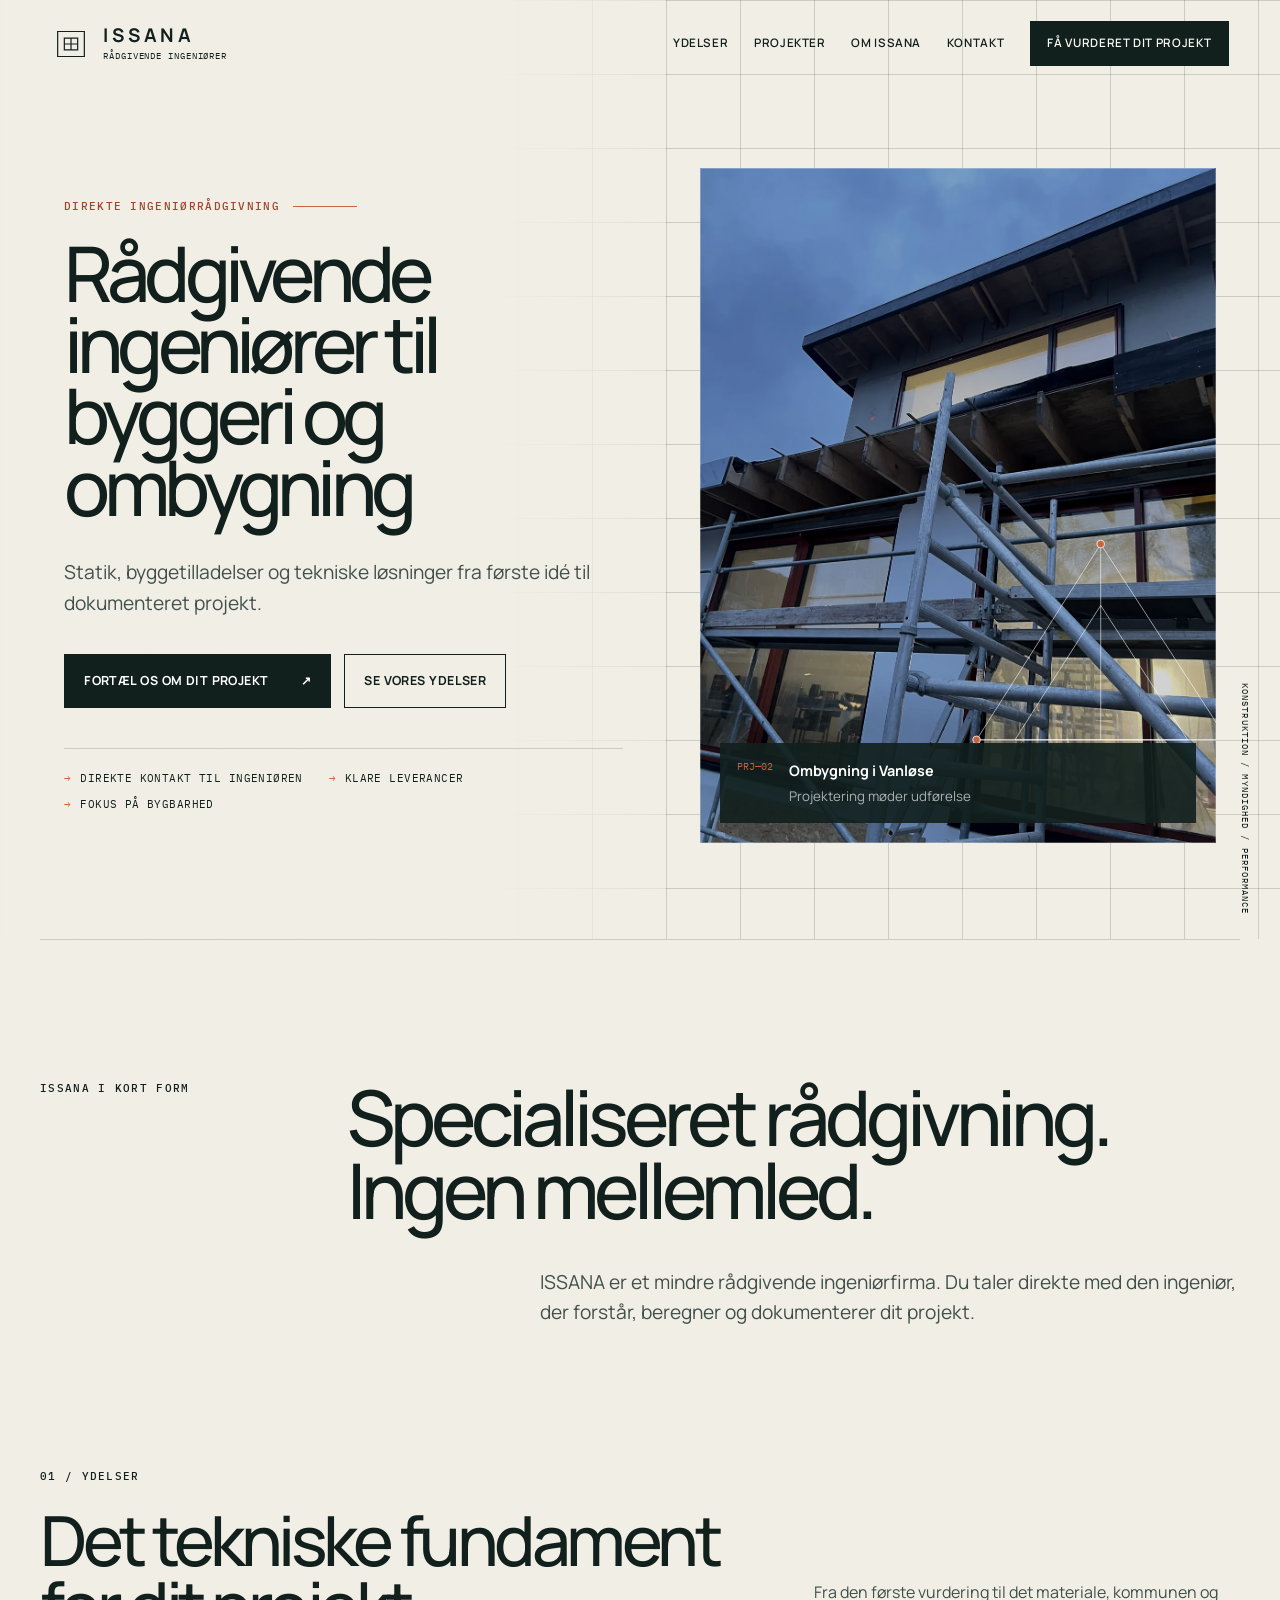
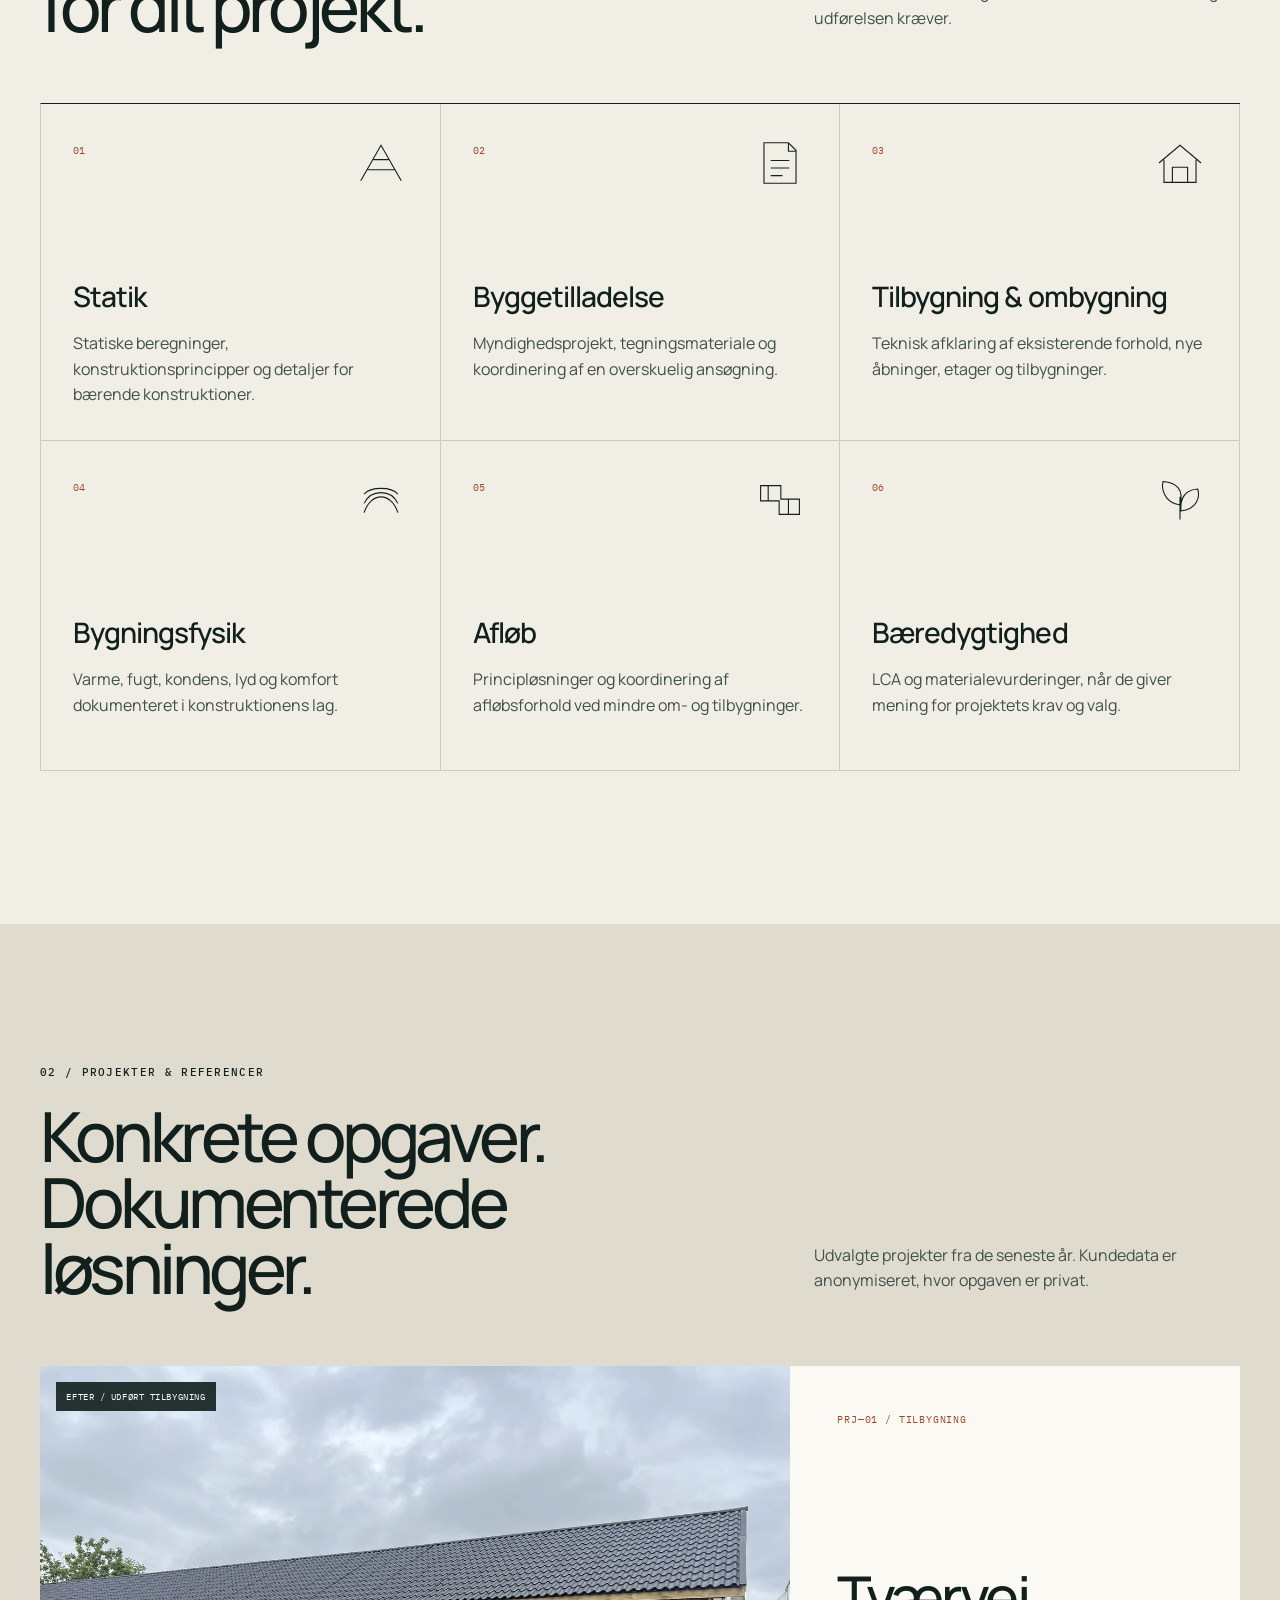
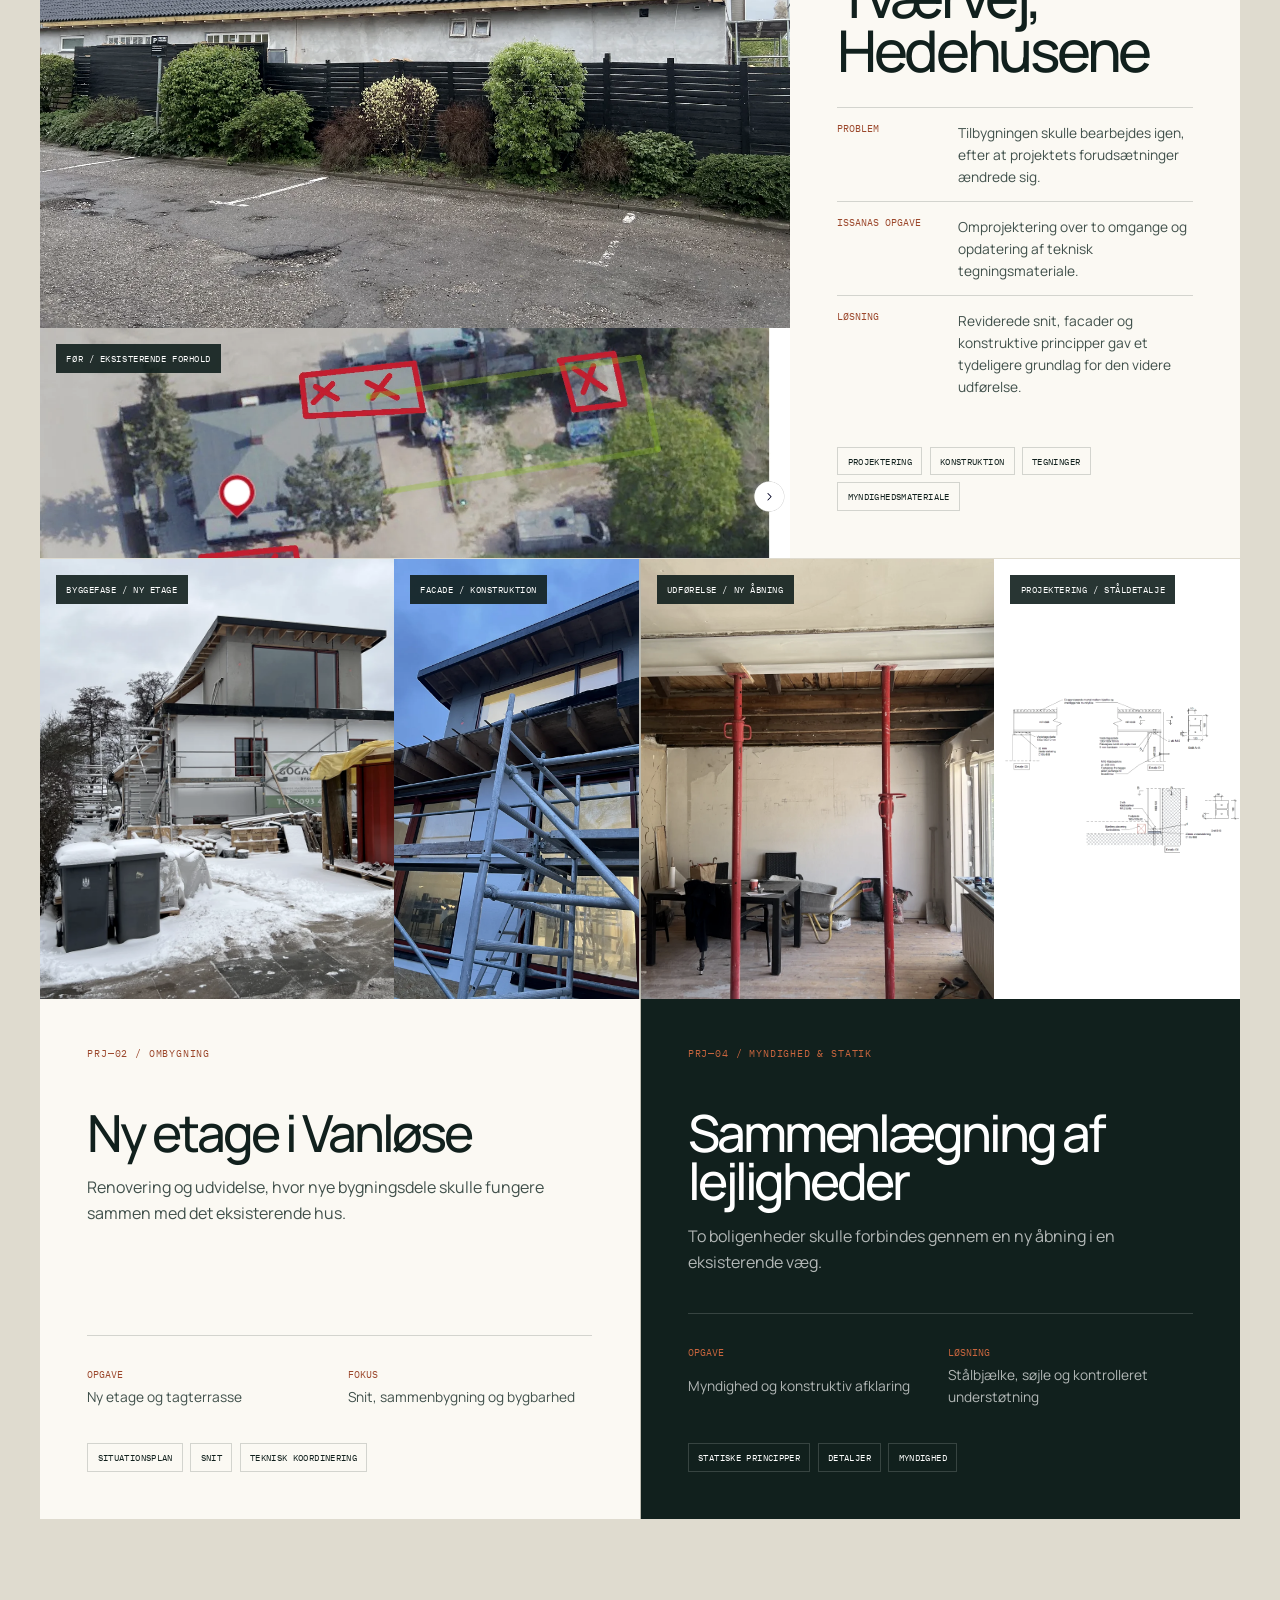
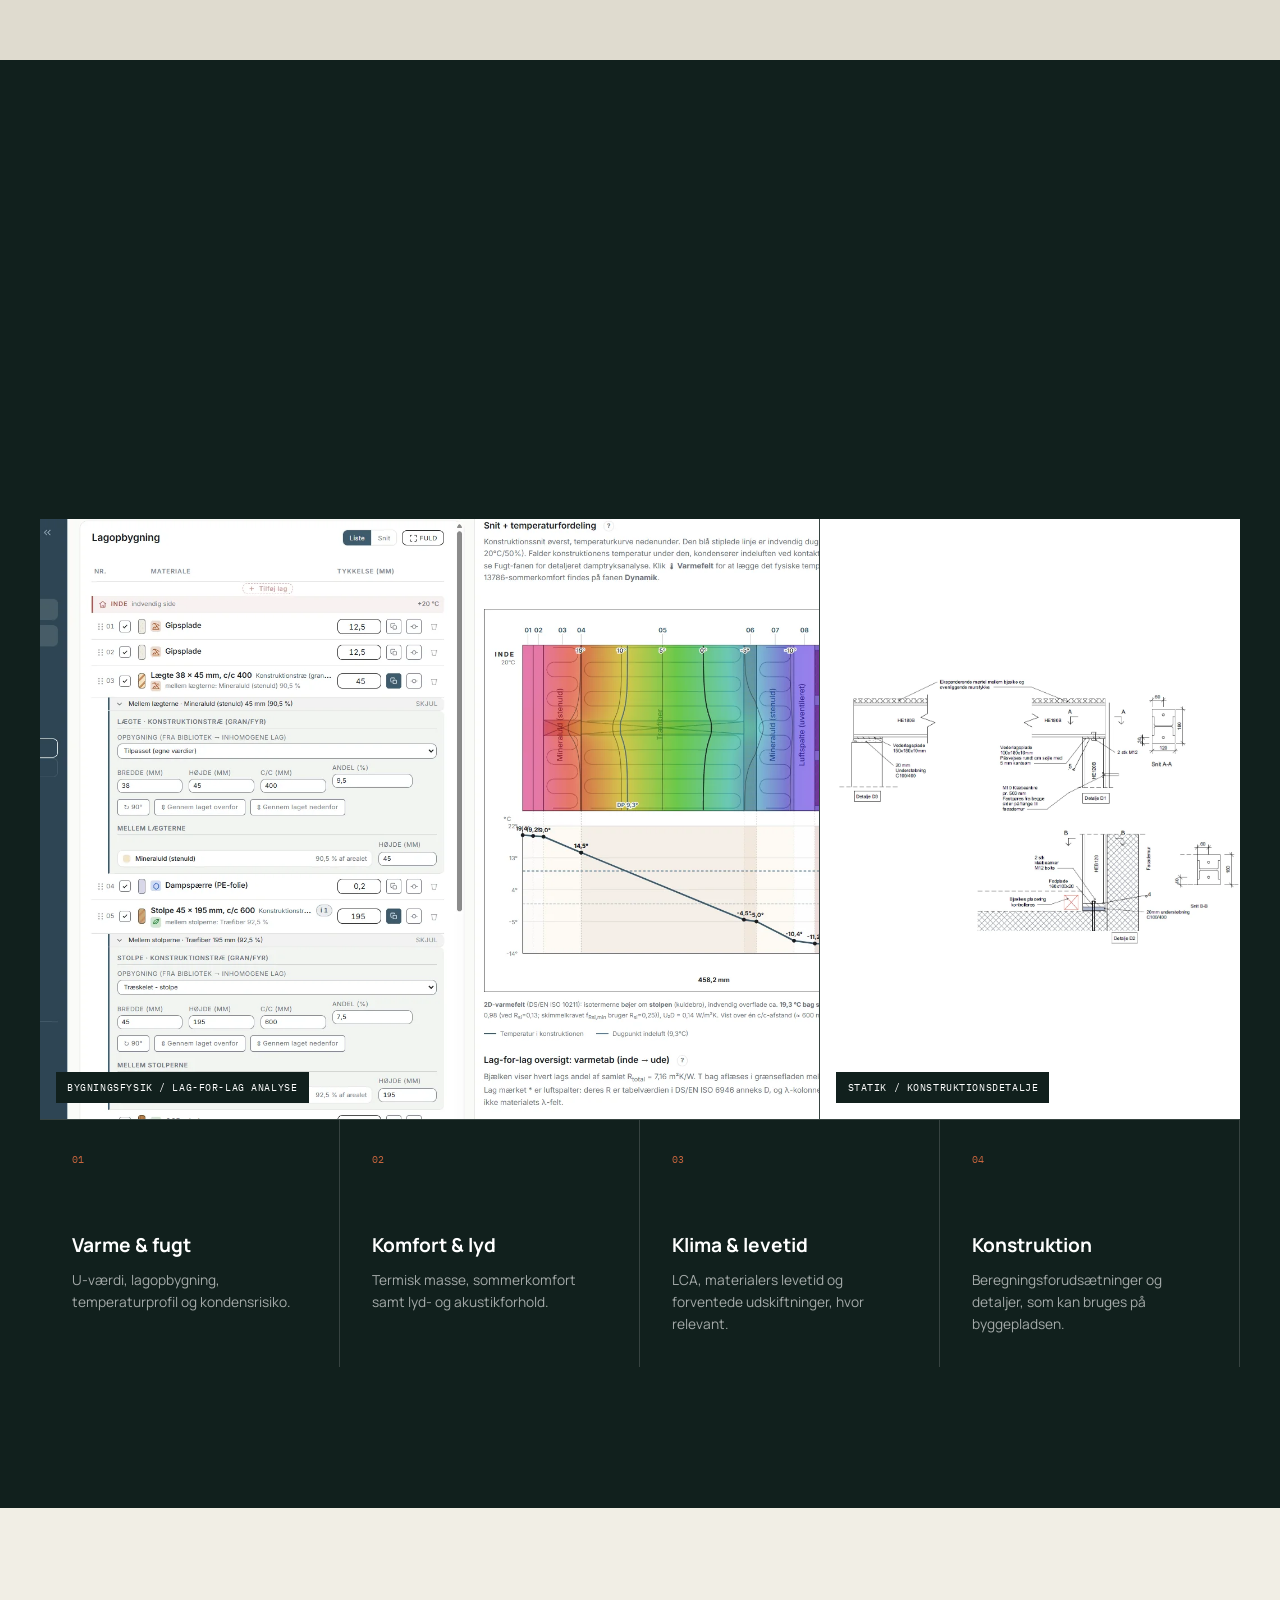
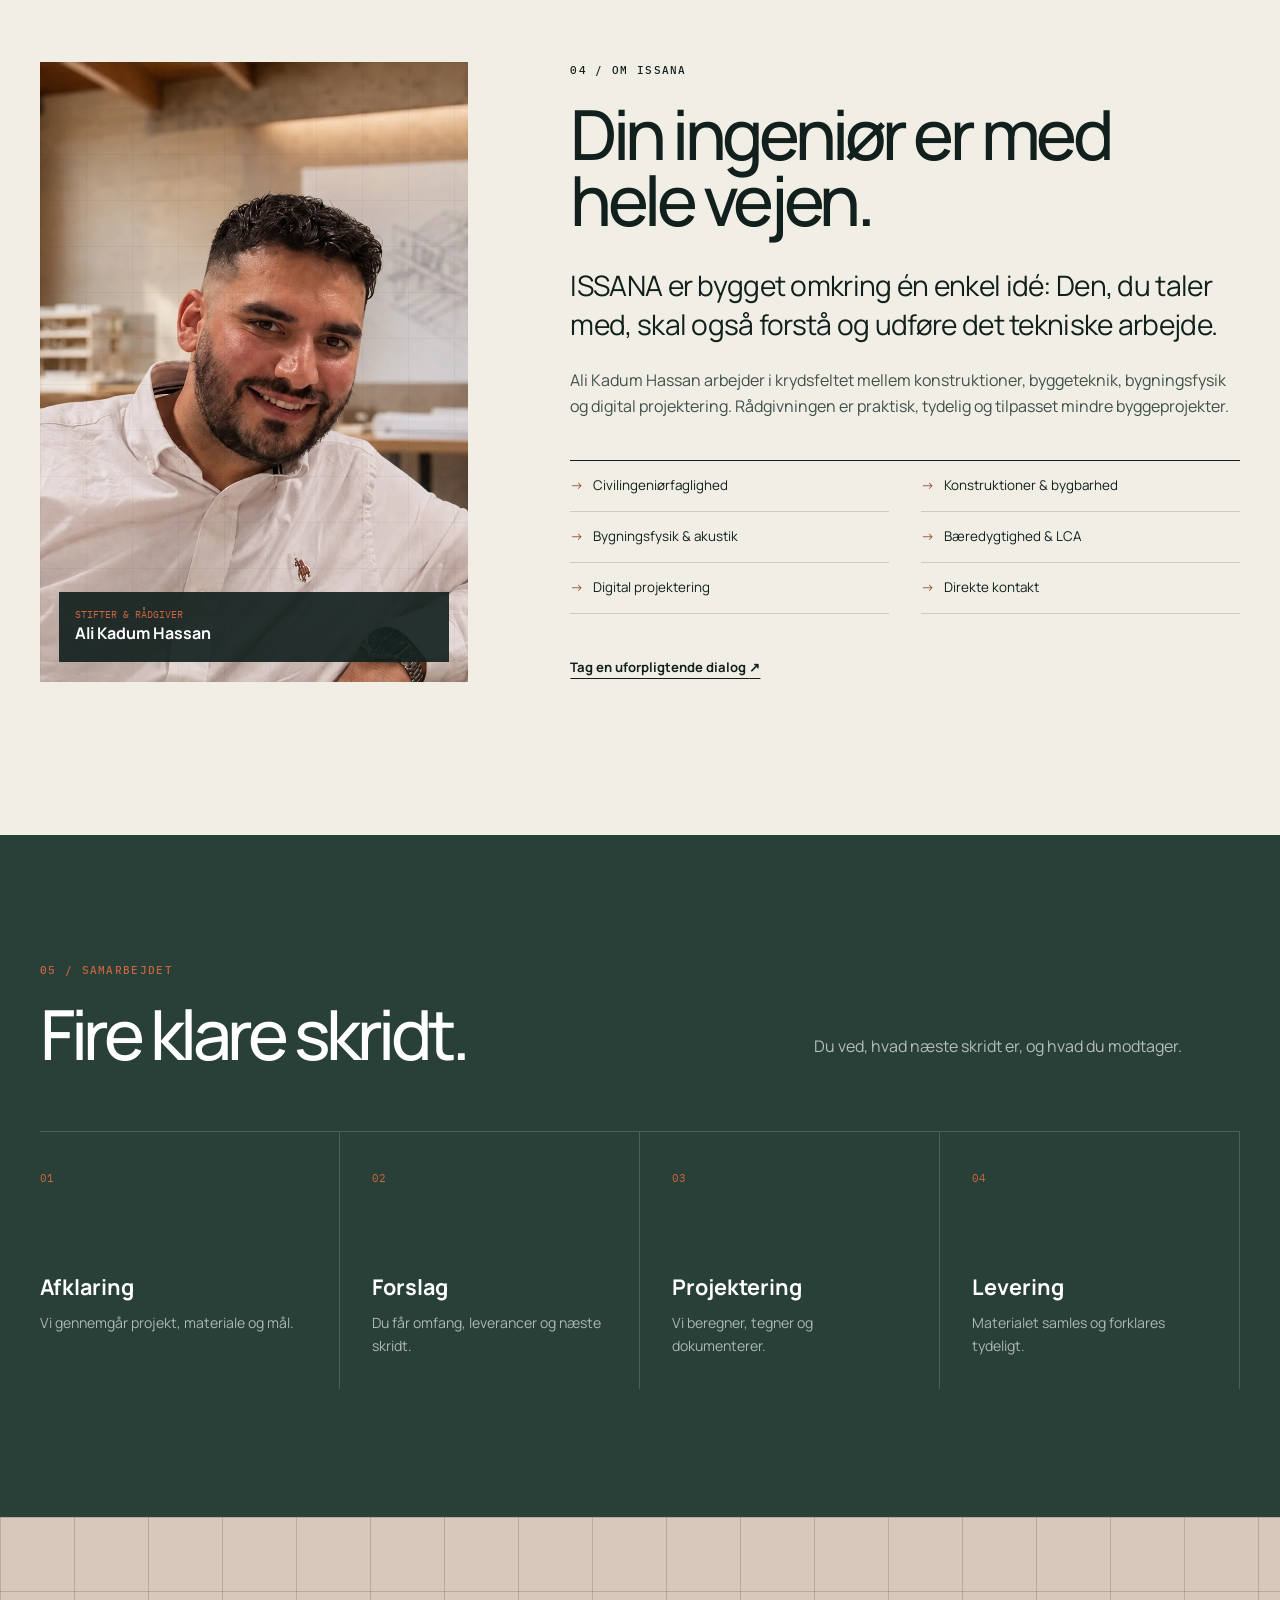
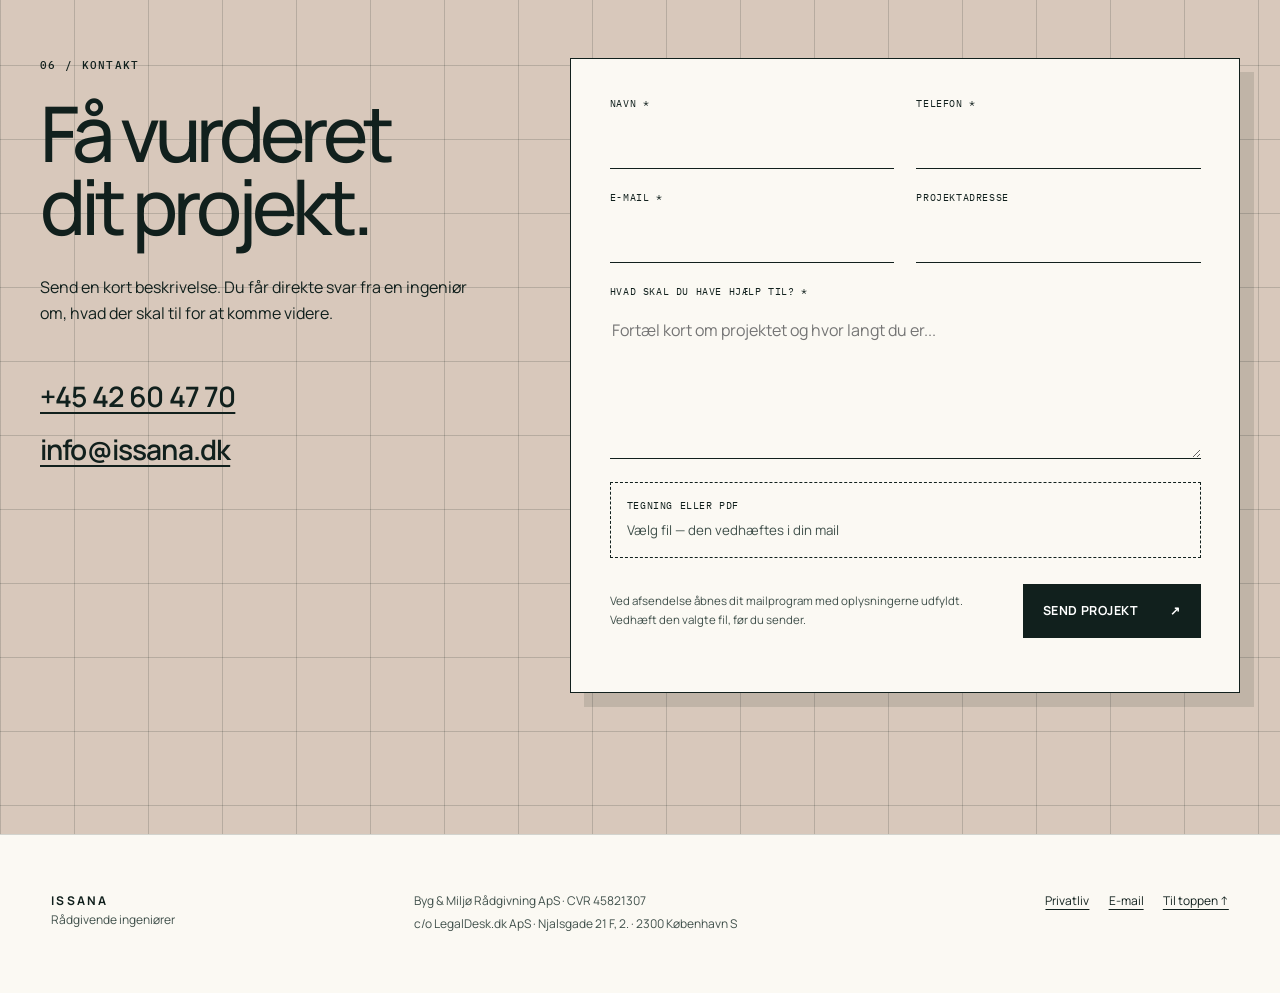
==== commit 192e5692: "Add before view to Tvaervej case" ====
--- a/index.html
+++ b/index.html
@@ -66,7 +66,7 @@
       <div class="section-shell">
         <div class="section-heading reveal"><div><p class="section-kicker">02 / PROJEKTER & REFERENCER</p><h2>Konkrete opgaver.<br>Dokumenterede løsninger.</h2></div><p>Udvalgte projekter fra de seneste år. Kundedata er anonymiseret, hvor opgaven er privat.</p></div>
         <article class="case case-feature reveal">
-          <div class="case-gallery case-gallery-two"><figure><img src="assets/projekt-tvaervej.webp" alt="Tilbygning på Tværvej efter udførelse af nyt tag" width="1400" height="1050" loading="lazy"><figcaption>Udførelse / klimaskærm</figcaption></figure><figure class="detail-crop"><img src="assets/projekt-tvaervej.webp" alt="Detalje af tag og facade ved tilbygningen på Tværvej" width="1400" height="1050" loading="lazy"><figcaption>Detalje / tagkant</figcaption></figure></div>
+          <div class="case-gallery case-gallery-two"><figure><img src="assets/projekt-tvaervej.webp" alt="Tilbygning på Tværvej efter udførelse af nyt tag" width="1400" height="1050" loading="lazy"><figcaption>Efter / udført tilbygning</figcaption></figure><figure class="before-plan"><img src="assets/projekt-tvaervej-foer.webp" alt="Dronefoto af ejendommen før tilbygningen med eksisterende småbygninger markeret" width="1450" height="666" loading="lazy"><figcaption>Før / eksisterende forhold</figcaption></figure></div>
           <div class="case-copy"><p class="case-label">PRJ—01 / TILBYGNING</p><h3>Tværvej, Hedehusene</h3><dl class="case-story"><div><dt>Problem</dt><dd>Tilbygningen skulle bearbejdes igen, efter at projektets forudsætninger ændrede sig.</dd></div><div><dt>ISSANAs opgave</dt><dd>Omprojektering over to omgange og opdatering af teknisk tegningsmateriale.</dd></div><div><dt>Løsning</dt><dd>Reviderede snit, facader og konstruktive principper gav et tydeligere grundlag for den videre udførelse.</dd></div></dl><ul class="deliverables"><li>Projektering</li><li>Konstruktion</li><li>Tegninger</li><li>Myndighedsmateriale</li></ul></div>
         </article>
         <div class="case-grid">
--- a/styles.css
+++ b/styles.css
@@ -92,9 +92,8 @@
 .case-gallery img { width: 100%; height: 100%; object-fit: cover; filter: saturate(.78) contrast(1.04); transition: transform .8s cubic-bezier(.22,1,.36,1); }
 .case:hover .case-gallery img { transform: scale(1.02); }
 .case-gallery figcaption { position: absolute; z-index: 1; top: 1rem; left: 1rem; padding: .5rem .65rem; background: rgba(17,32,29,.9); color: #fff; font: .58rem var(--mono); letter-spacing: .06em; text-transform: uppercase; }
-.case-gallery-two { grid-template-columns: 1.35fr .65fr; min-height: 650px; }
-.case-gallery-two .detail-crop img { object-position: 82% 50%; transform: scale(1.65); }
-.case:hover .case-gallery-two .detail-crop img { transform: scale(1.7); }
+.case-gallery-two { grid-template-rows: minmax(0, 1fr) 230px; min-height: 650px; }
+.case-gallery-two .before-plan img { object-fit: cover; object-position: center; }
 .case-copy { display: flex; flex-direction: column; padding: clamp(2rem, 3.7vw, 4.4rem); }
 .case-label { margin: 0; color: var(--copper-dark); font: .64rem var(--mono); letter-spacing: .08em; }
 .case-copy h3 { margin: auto 0 1.8rem; padding-top: 4rem; font-size: clamp(2.4rem, 4.5vw, 5rem); font-weight: 500; letter-spacing: -.06em; line-height: .95; }
@@ -265,9 +264,9 @@
   .hero-proof { display: grid; }
   .service-grid { grid-template-columns: 1fr; }
   .service-card { min-height: 280px; }
-  .case-gallery-two { grid-template-columns: 1fr; min-height: 0; }
+  .case-gallery-two { grid-template-columns: 1fr; grid-template-rows: auto; min-height: 0; }
   .case-gallery-two figure { aspect-ratio: 4/3; }
-  .case-gallery-two .detail-crop { display: none; }
+  .case-gallery-two .before-plan { aspect-ratio: 2.18/1; }
   .case-feature .case-copy, .case-grid .case-copy { min-height: 0; }
   .case-copy h3, .case-grid .case-copy h3 { margin-top: 0; padding-top: 3rem; }
   .case-story > div { grid-template-columns: 1fr; gap: .35rem; }
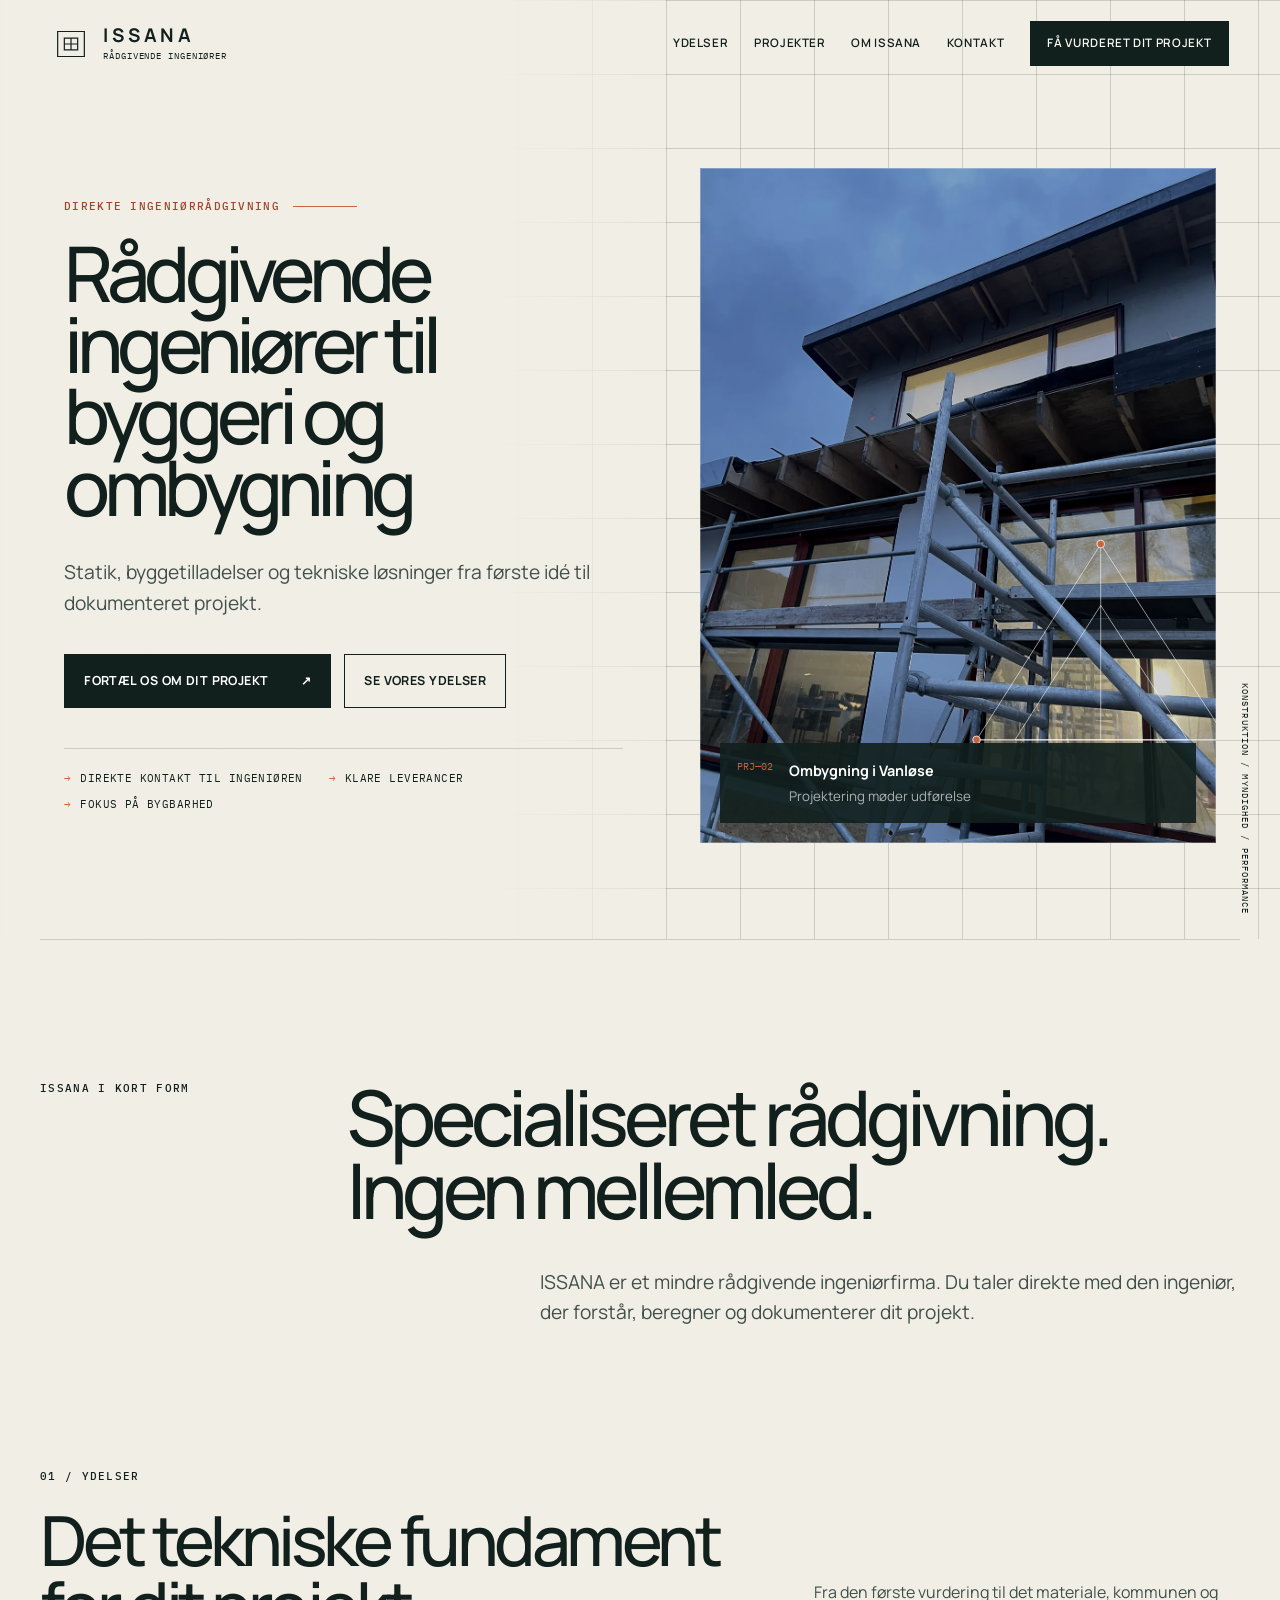
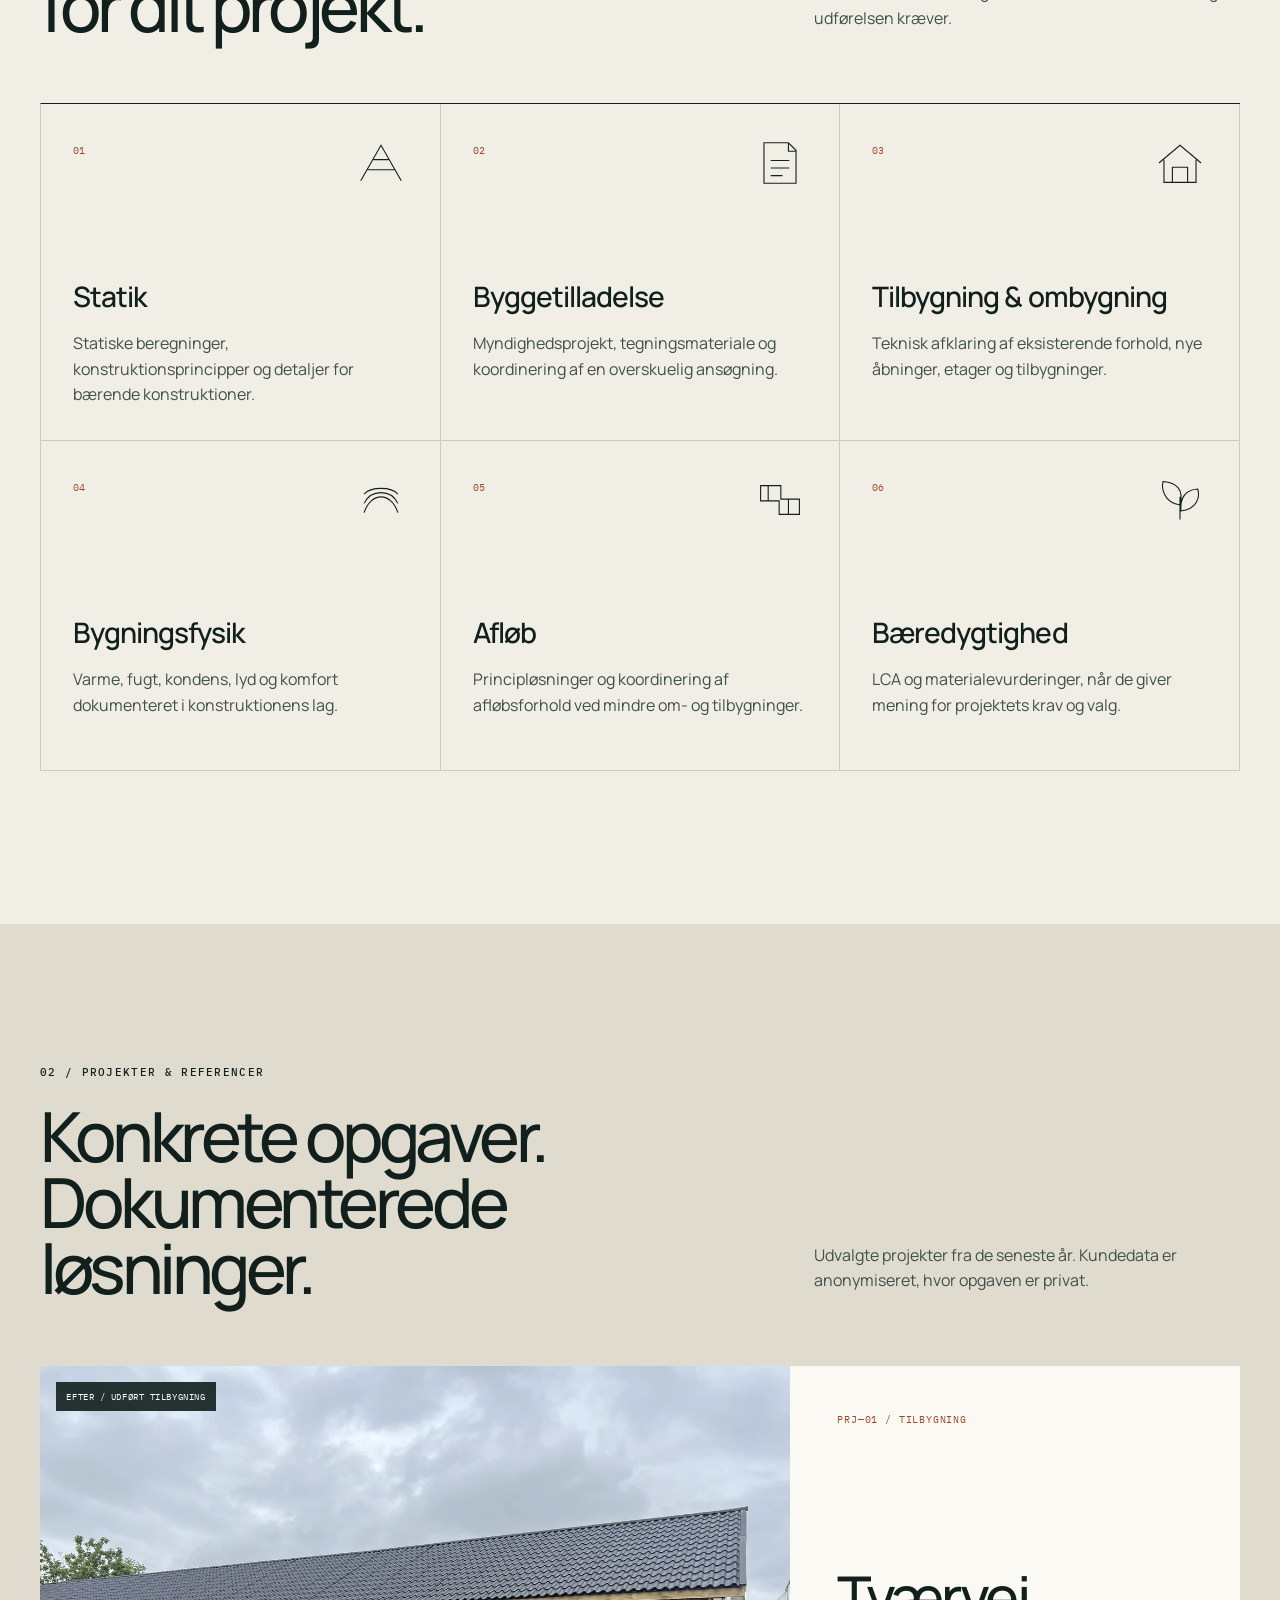
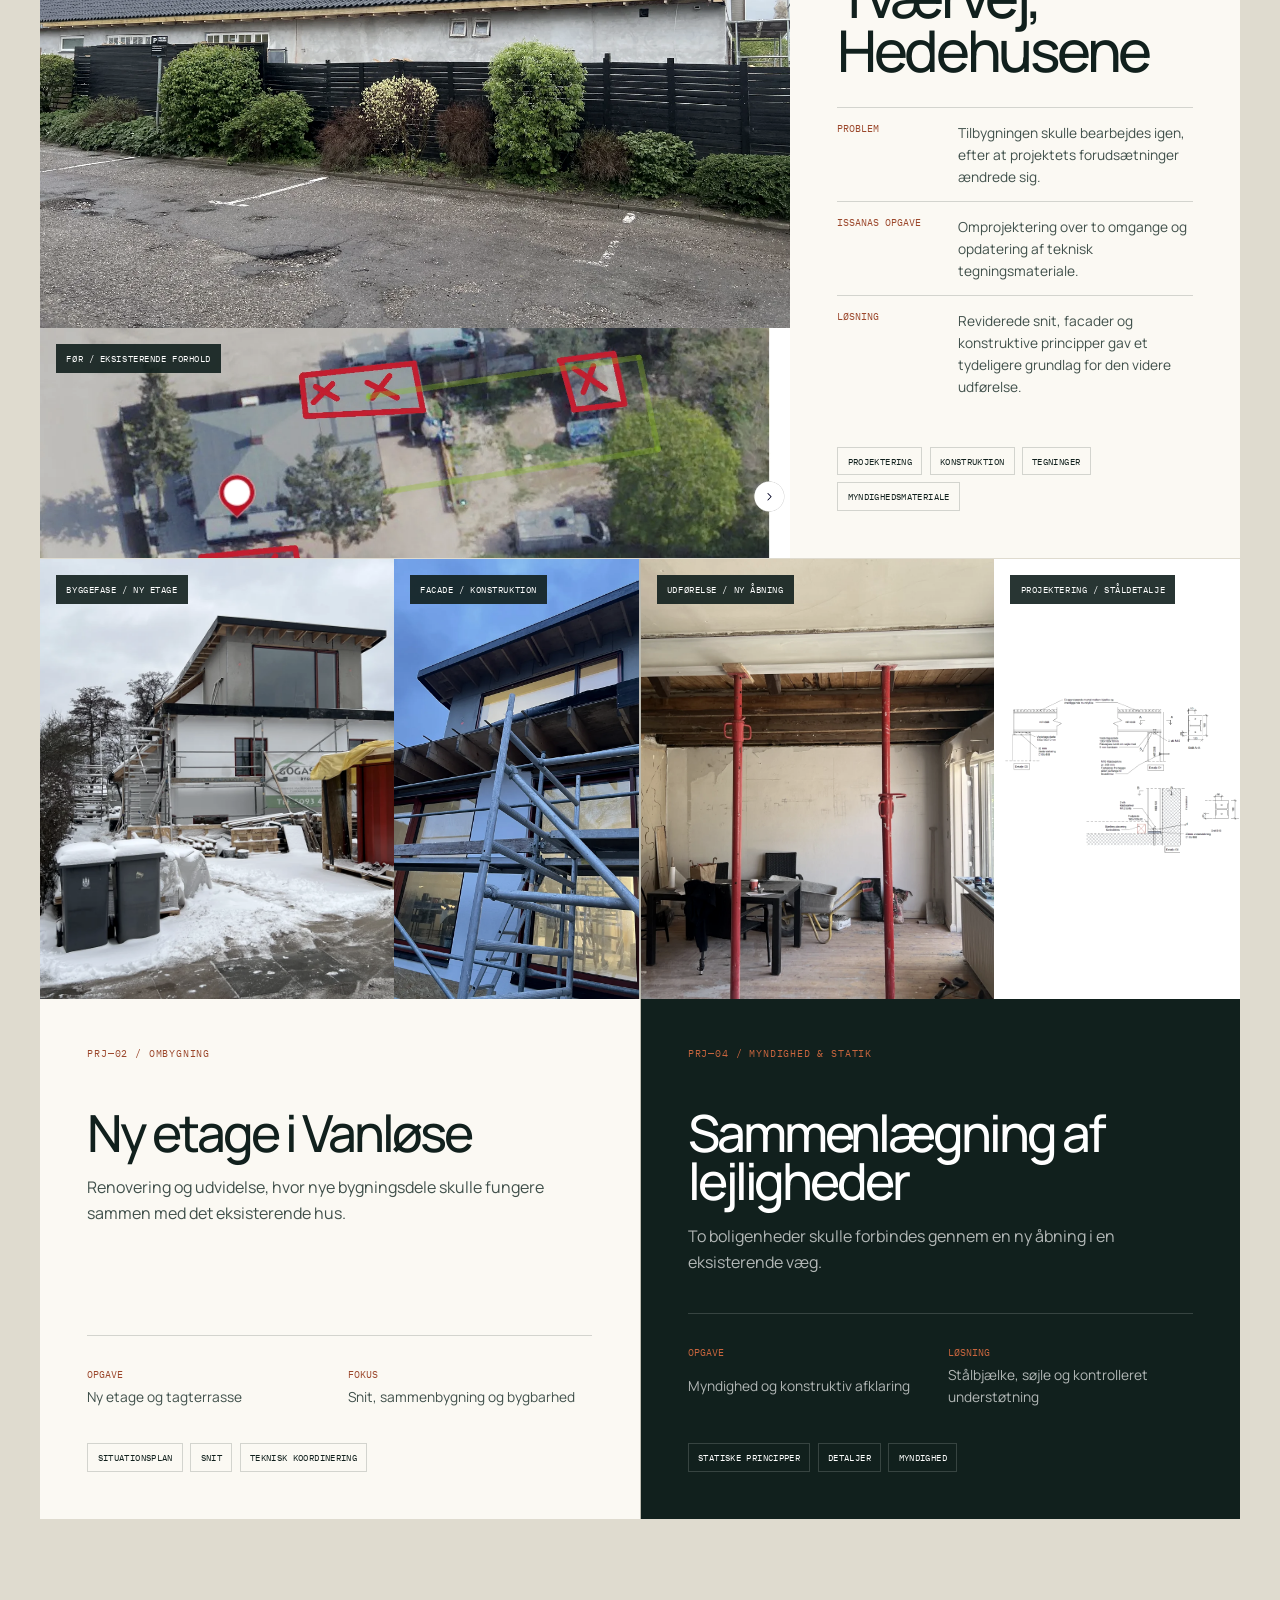
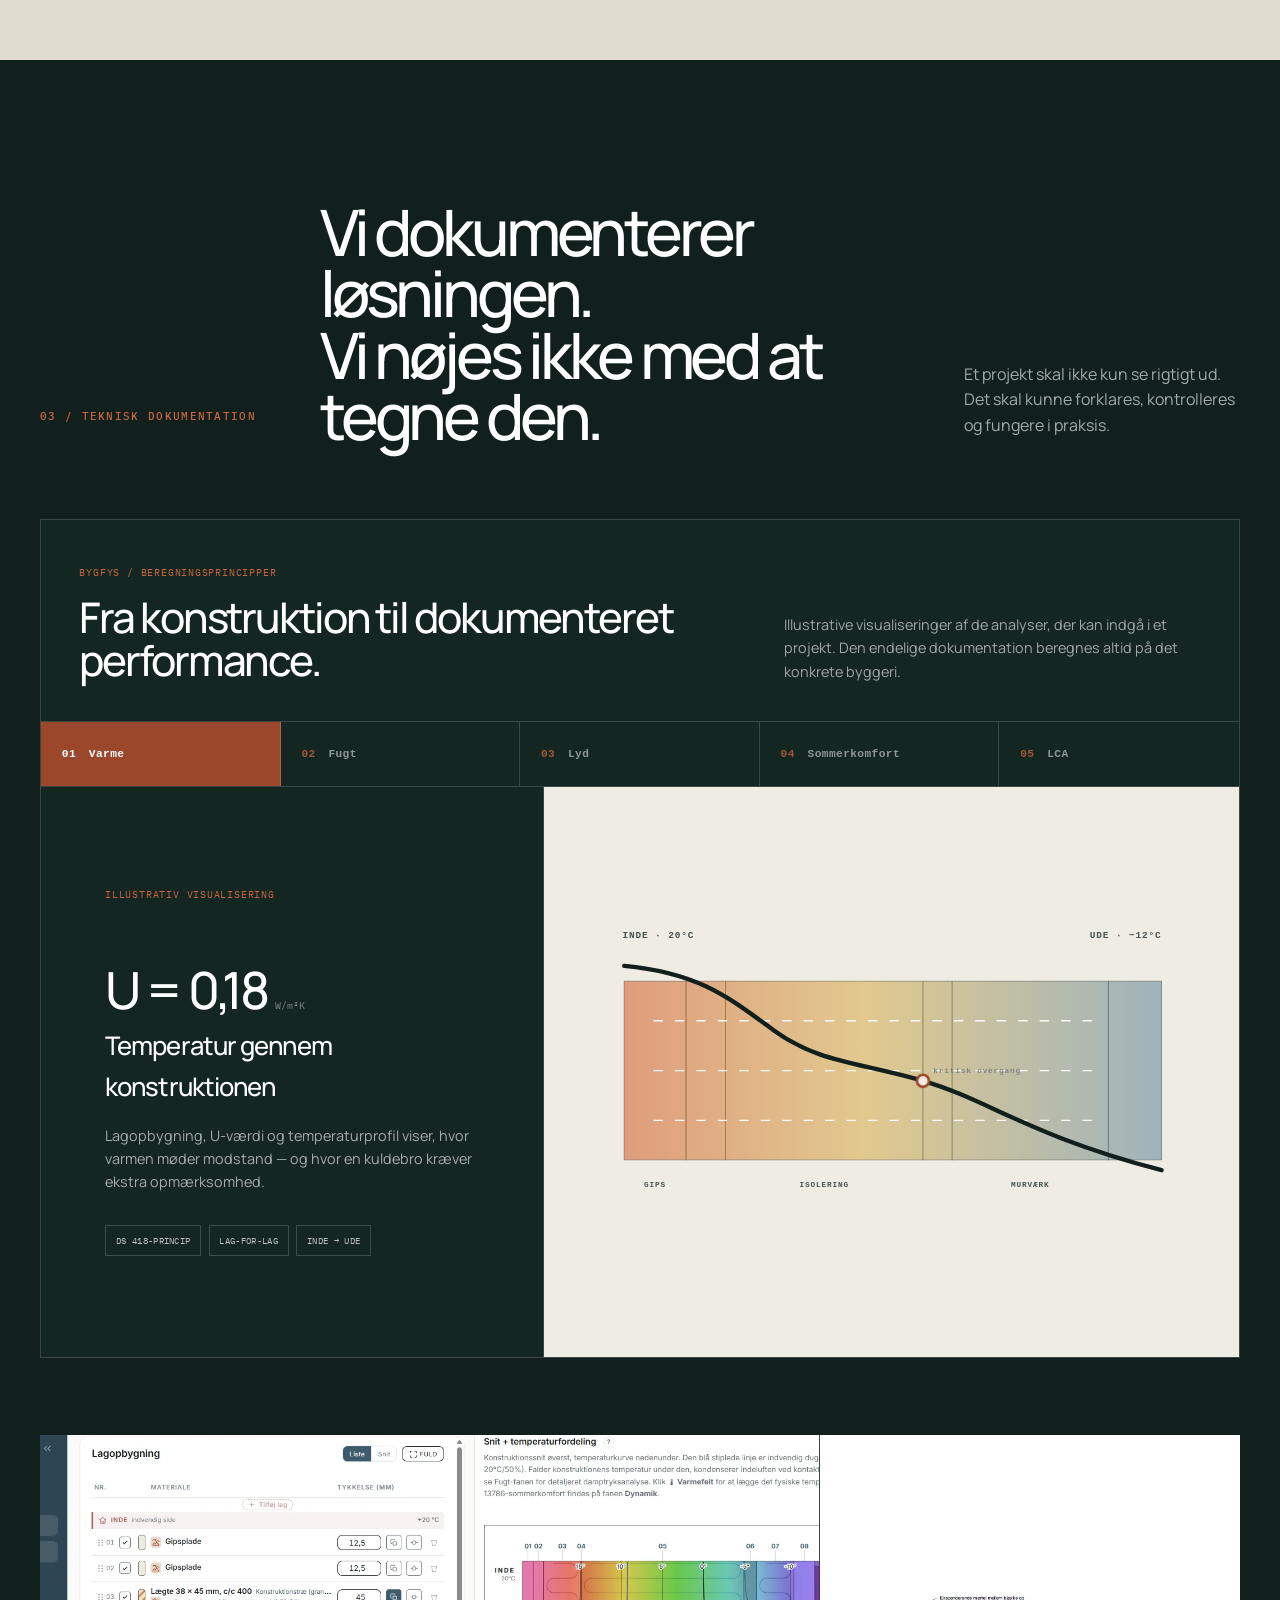
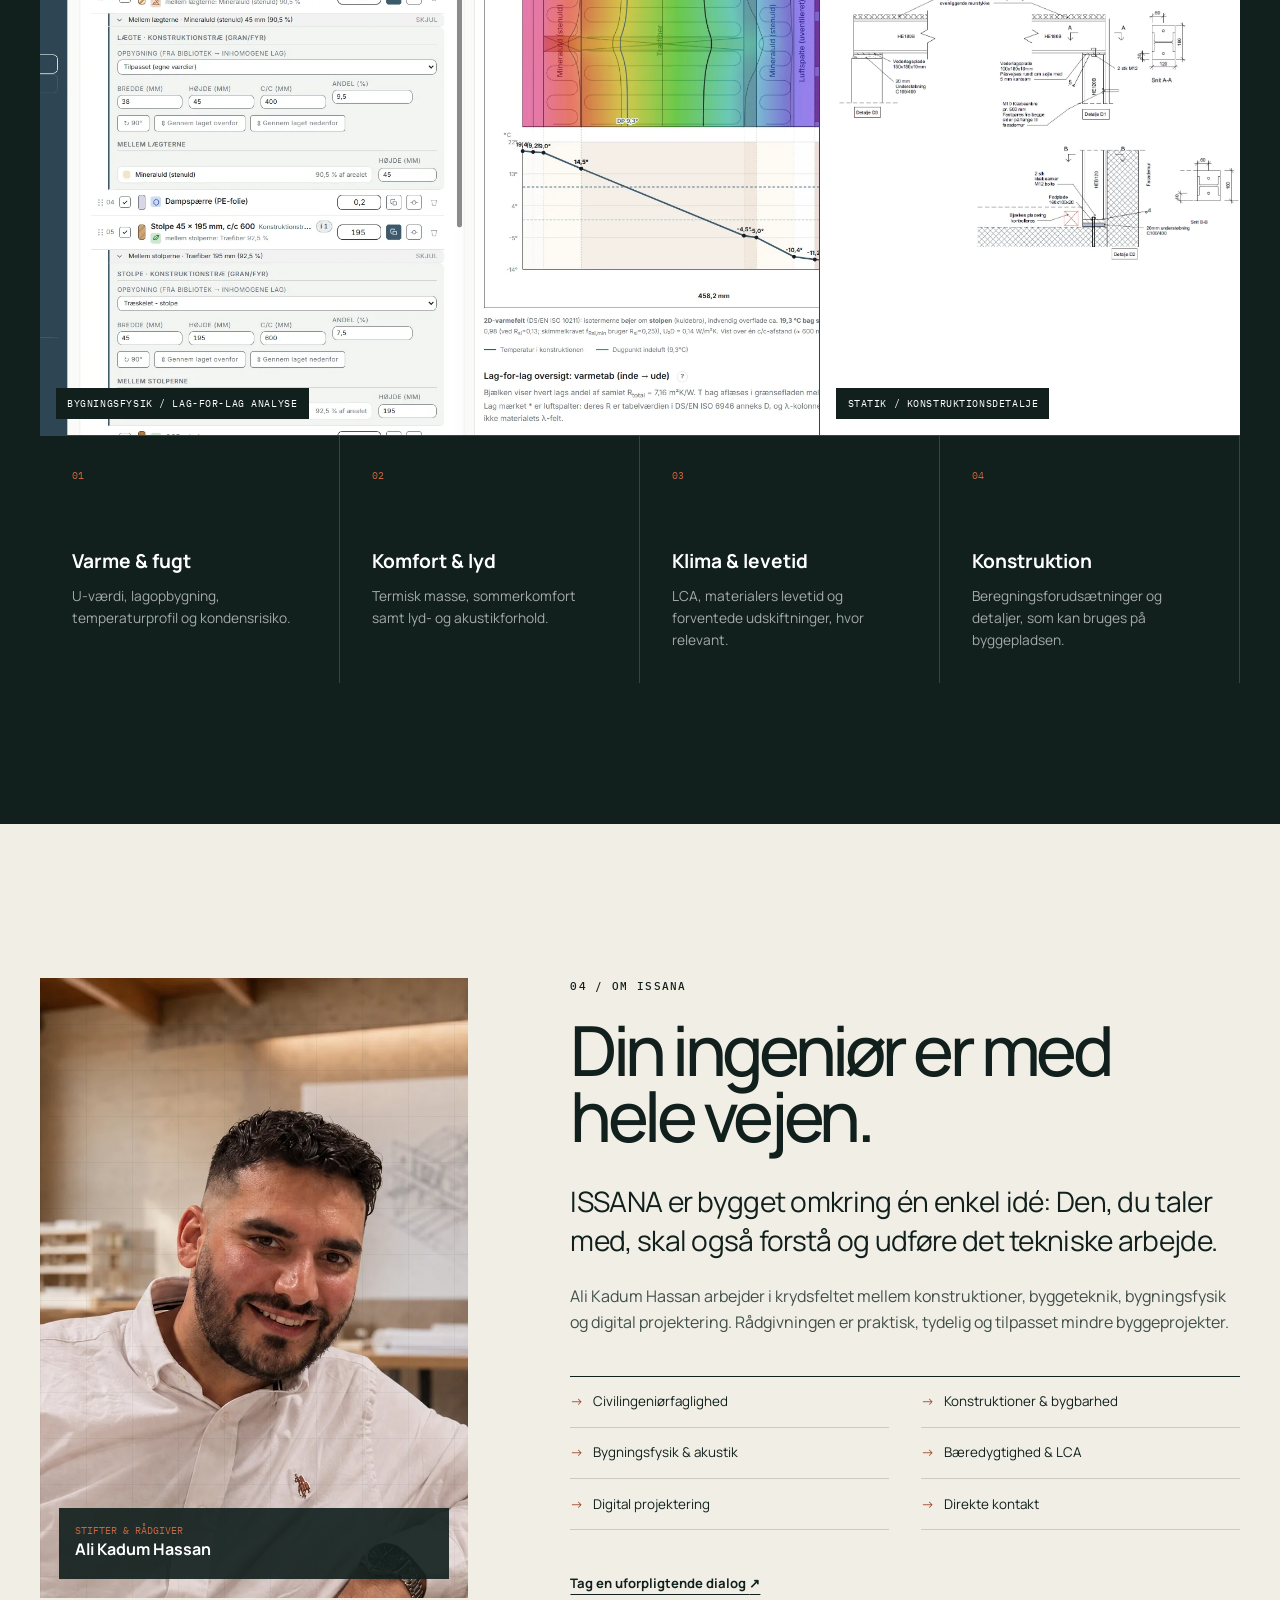
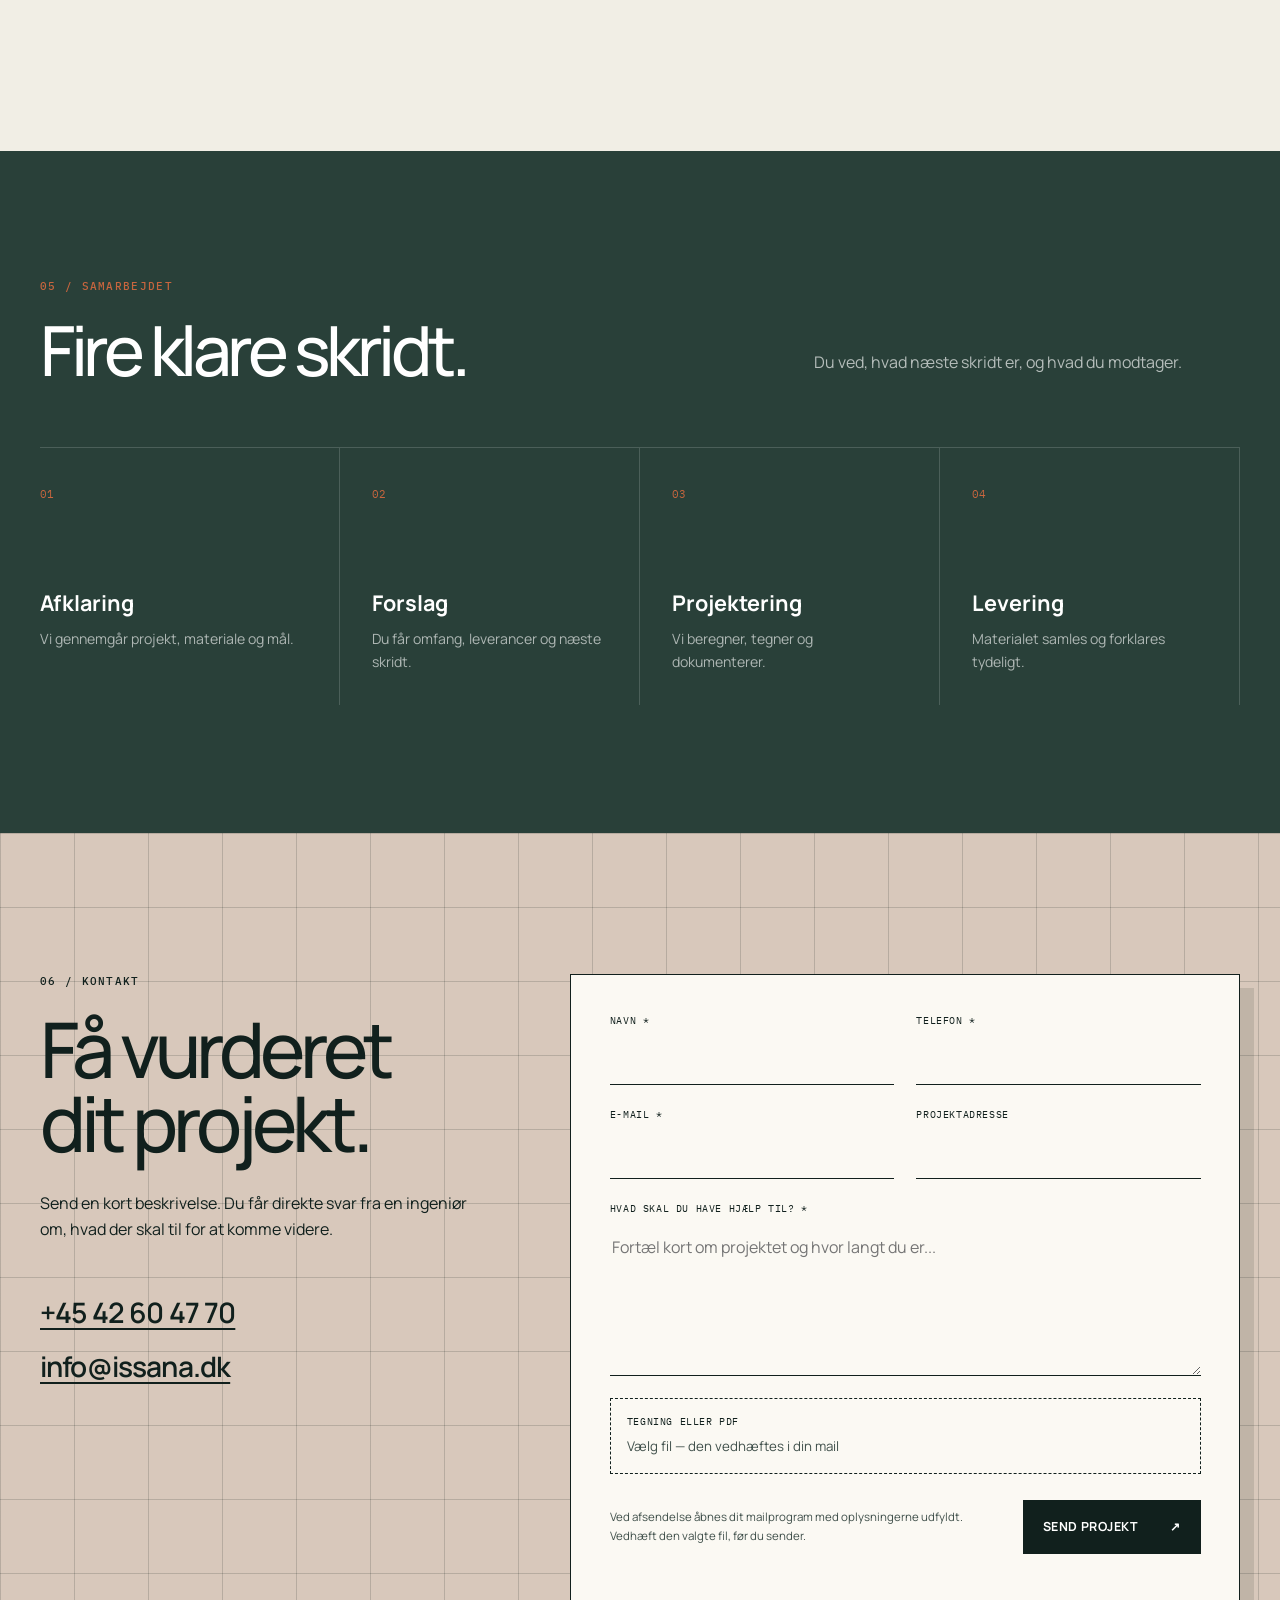
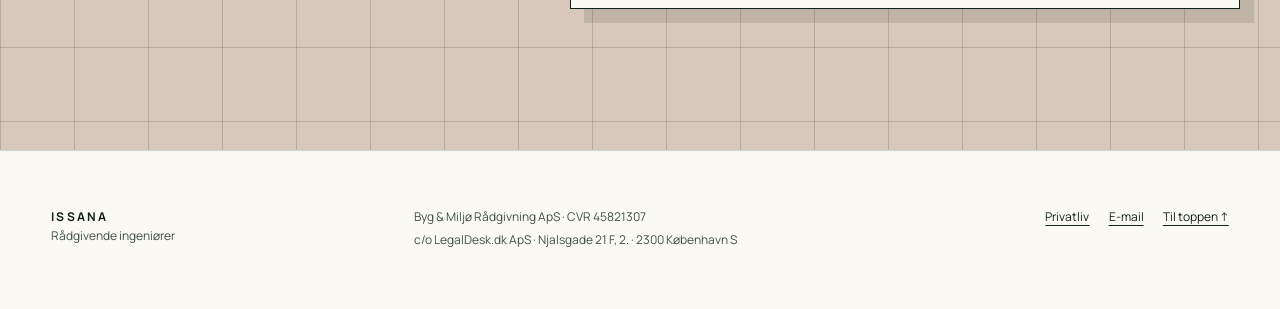
==== commit 66464226: "Add animated building physics calculations" ====
--- a/index.html
+++ b/index.html
@@ -78,6 +78,91 @@
 
     <section class="technical" id="dokumentation">
       <div class="section-shell technical-heading reveal"><p class="section-kicker">03 / TEKNISK DOKUMENTATION</p><h2>Vi dokumenterer løsningen.<br>Vi nøjes ikke med at tegne den.</h2><p>Et projekt skal ikke kun se rigtigt ud. Det skal kunne forklares, kontrolleres og fungere i praksis.</p></div>
+      <div class="calc-lab section-shell reveal" data-calc-lab>
+        <div class="calc-lab-topline">
+          <div><span class="calc-eyebrow">BYGFYS / BEREGNINGSPRINCIPPER</span><h3>Fra konstruktion til dokumenteret performance.</h3></div>
+          <p>Illustrative visualiseringer af de analyser, der kan indgå i et projekt. Den endelige dokumentation beregnes altid på det konkrete byggeri.</p>
+        </div>
+        <div class="calc-tabs" role="tablist" aria-label="Vælg beregningstype">
+          <button class="calc-tab is-active" type="button" role="tab" aria-selected="true" aria-controls="calc-varme" id="tab-varme" data-calc-target="varme"><span>01</span>Varme</button>
+          <button class="calc-tab" type="button" role="tab" aria-selected="false" aria-controls="calc-fugt" id="tab-fugt" data-calc-target="fugt" tabindex="-1"><span>02</span>Fugt</button>
+          <button class="calc-tab" type="button" role="tab" aria-selected="false" aria-controls="calc-lyd" id="tab-lyd" data-calc-target="lyd" tabindex="-1"><span>03</span>Lyd</button>
+          <button class="calc-tab" type="button" role="tab" aria-selected="false" aria-controls="calc-sommer" id="tab-sommer" data-calc-target="sommer" tabindex="-1"><span>04</span>Sommerkomfort</button>
+          <button class="calc-tab" type="button" role="tab" aria-selected="false" aria-controls="calc-lca" id="tab-lca" data-calc-target="lca" tabindex="-1"><span>05</span>LCA</button>
+        </div>
+        <div class="calc-stage">
+          <article class="calc-panel is-active" id="calc-varme" role="tabpanel" aria-labelledby="tab-varme" data-calc-panel="varme">
+            <div class="calc-copy"><span class="calc-status">Illustrativ visualisering</span><p class="calc-number">U = 0,18 <small>W/m²K</small></p><h4>Temperatur gennem konstruktionen</h4><p>Lagopbygning, U-værdi og temperaturprofil viser, hvor varmen møder modstand — og hvor en kuldebro kræver ekstra opmærksomhed.</p><ul><li>DS 418-princip</li><li>Lag-for-lag</li><li>Inde → ude</li></ul></div>
+            <div class="calc-visual" aria-hidden="true">
+              <svg viewBox="0 0 720 420">
+                <defs><linearGradient id="heat-fill" x1="0" x2="1"><stop offset="0" stop-color="#d56d3e"/><stop offset=".45" stop-color="#d9b35b"/><stop offset="1" stop-color="#6d91a5"/></linearGradient></defs>
+                <text x="46" y="54" class="svg-label">INDE · 20°C</text><text x="674" y="54" text-anchor="end" class="svg-label">UDE · −12°C</text>
+                <g class="wall-layers"><rect x="48" y="104" width="72" height="208"/><rect x="120" y="104" width="46" height="208"/><rect x="166" y="104" width="230" height="208"/><rect x="396" y="104" width="34" height="208"/><rect x="430" y="104" width="182" height="208"/><rect x="612" y="104" width="62" height="208"/></g>
+                <rect x="48" y="104" width="626" height="208" fill="url(#heat-fill)" opacity=".62"/>
+                <g class="heat-flow"><path d="M82 150h520"/><path d="M82 208h520"/><path d="M82 266h520"/></g>
+                <path class="calc-trace heat-trace" d="M48 86 C135 94 170 123 222 161 S320 198 396 220 S520 284 674 324"/>
+                <circle class="trace-dot" cx="396" cy="220" r="7"/><text x="408" y="211" class="svg-note">kritisk overgang</text>
+                <g class="layer-notes"><text x="84" y="344">GIPS</text><text x="281" y="344">ISOLERING</text><text x="521" y="344">MURVÆRK</text></g>
+              </svg>
+            </div>
+          </article>
+
+          <article class="calc-panel" id="calc-fugt" role="tabpanel" aria-labelledby="tab-fugt" data-calc-panel="fugt" hidden>
+            <div class="calc-copy"><span class="calc-status">Illustrativ visualisering</span><p class="calc-number">RF <small>/ kondensrisiko</small></p><h4>Fugtens vej gennem lagene</h4><p>Damptryk sammenholdes med mætningstrykket. Nærmer kurverne sig hinanden, undersøges konstruktionen for kondens og skimmelrisiko.</p><ul><li>Glaser-princip</li><li>Dugpunkt</li><li>Fugtsikkerhed</li></ul></div>
+            <div class="calc-visual" aria-hidden="true">
+              <svg viewBox="0 0 720 420">
+                <text x="48" y="54" class="svg-label">DAMPTRYK GENNEM KONSTRUKTIONEN</text>
+                <g class="chart-grid"><path d="M70 92v252h590"/><path d="M70 155h590M70 218h590M70 281h590"/><path d="M188 92v252M306 92v252M424 92v252M542 92v252"/></g>
+                <path class="calc-trace saturation-trace" d="M70 126 C180 132 250 148 336 178 S470 232 660 296"/>
+                <path class="calc-trace vapor-trace" d="M70 226 C178 218 252 202 336 188 S492 176 660 168"/>
+                <circle class="moisture-risk" cx="350" cy="184" r="10"/><path class="drop" d="M350 204c-18 25-22 33-22 43a22 22 0 0 0 44 0c0-10-4-18-22-43Z"/>
+                <g class="chart-legend"><line x1="430" y1="116" x2="475" y2="116" class="legend-sat"/><text x="486" y="120">Mætningstryk</text><line x1="430" y1="140" x2="475" y2="140" class="legend-vapor"/><text x="486" y="144">Damptryk</text></g>
+                <text x="350" y="374" text-anchor="middle" class="svg-note">INDE · KONSTRUKTIONSLAG · UDE</text>
+              </svg>
+            </div>
+          </article>
+
+          <article class="calc-panel" id="calc-lyd" role="tabpanel" aria-labelledby="tab-lyd" data-calc-panel="lyd" hidden>
+            <div class="calc-copy"><span class="calc-status">Illustrativ visualisering</span><p class="calc-number">R<sub>w</sub> = 54 <small>dB</small></p><h4>Lydreduktion på tværs af frekvenser</h4><p>Konstruktionens masse, lagdeling og samlinger vurderes samlet. Resultatet viser den forventede dæmpning fra lave til høje frekvenser.</p><ul><li>125–2.000 Hz</li><li>Luftlyd</li><li>Detaljefokus</li></ul></div>
+            <div class="calc-visual" aria-hidden="true">
+              <svg viewBox="0 0 720 420">
+                <text x="48" y="54" class="svg-label">FORVENTET LYDREDUKTION</text>
+                <g class="sound-wall"><rect x="320" y="92" width="30" height="254"/><rect x="360" y="92" width="78" height="254"/><rect x="448" y="92" width="30" height="254"/></g>
+                <g class="sound-waves sound-in"><path d="M62 152c70 0 70 132 140 132s70-132 140-132"/><path d="M62 184c58 0 58 68 116 68s58-68 116-68"/><path d="M62 216c46 0 46 20 92 20s46-20 92-20"/></g>
+                <g class="sound-waves sound-out"><path d="M478 202c34 0 34 42 68 42s34-42 68-42 34 42 68 42"/><path d="M478 226c26 0 26 18 52 18s26-18 52-18 26 18 52 18"/></g>
+                <g class="sound-scale"><text x="75" y="370">KILDE</text><text x="399" y="370" text-anchor="middle">KONSTRUKTION</text><text x="650" y="370" text-anchor="end">MODTAGER</text></g>
+              </svg>
+            </div>
+          </article>
+
+          <article class="calc-panel" id="calc-sommer" role="tabpanel" aria-labelledby="tab-sommer" data-calc-panel="sommer" hidden>
+            <div class="calc-copy"><span class="calc-status">Illustrativ visualisering</span><p class="calc-number">Δt = 8,4 <small>timer</small></p><h4>Sommerkomfort og termisk respons</h4><p>Den termiske masse kan forskyde og dæmpe døgnets varmetop. Kurverne gør effekten af konstruktionen tydelig over 24 timer.</p><ul><li>ISO 13786-princip</li><li>Faseforskydning</li><li>Dæmpning</li></ul></div>
+            <div class="calc-visual" aria-hidden="true">
+              <svg viewBox="0 0 720 420">
+                <text x="48" y="54" class="svg-label">TEMPERATURRESPONS · 24 TIMER</text>
+                <g class="chart-grid"><path d="M70 92v252h590"/><path d="M70 155h590M70 218h590M70 281h590"/><path d="M218 92v252M365 92v252M512 92v252"/></g>
+                <path class="comfort-area" d="M70 235 C164 112 230 105 318 212 S484 324 660 210 L660 344H70Z"/>
+                <path class="calc-trace outside-trace" d="M70 235 C164 112 230 105 318 212 S484 324 660 210"/>
+                <path class="calc-trace inside-trace" d="M70 236 C186 232 268 176 364 190 S512 260 660 236"/>
+                <g class="time-labels"><text x="70" y="370">00</text><text x="218" y="370">06</text><text x="365" y="370">12</text><text x="512" y="370">18</text><text x="660" y="370" text-anchor="end">24</text></g>
+                <g class="phase-arrow"><path d="M218 118h198"/><path d="m406 110 10 8-10 8"/><text x="317" y="106" text-anchor="middle">8,4 TIMERS FORSKYDNING</text></g>
+              </svg>
+            </div>
+          </article>
+
+          <article class="calc-panel" id="calc-lca" role="tabpanel" aria-labelledby="tab-lca" data-calc-panel="lca" hidden>
+            <div class="calc-copy"><span class="calc-status">Illustrativ visualisering</span><p class="calc-number">kg CO₂e <small>/ m² / år</small></p><h4>Klimaaftryk over livscyklussen</h4><p>Materialer, udskiftninger og endt levetid kan samles i ét overblik, så de tunge poster bliver synlige før valgene låses.</p><ul><li>EN 15978-princip</li><li>A–B–C–D</li><li>Materialevalg</li></ul></div>
+            <div class="calc-visual" aria-hidden="true">
+              <svg viewBox="0 0 720 420">
+                <text x="48" y="54" class="svg-label">BYGNINGENS LIVSCYKLUS</text>
+                <g class="lca-grid"><path d="M70 90v254h590"/><path d="M70 154h590M70 217h590M70 280h590"/></g>
+                <g class="lca-bars"><g><rect x="104" y="150" width="72" height="194"/><text x="140" y="370">A1–A3</text></g><g><rect x="208" y="258" width="72" height="86"/><text x="244" y="370">A4–A5</text></g><g><rect x="312" y="196" width="72" height="148"/><text x="348" y="370">B4</text></g><g><rect x="416" y="286" width="72" height="58"/><text x="452" y="370">C3–C4</text></g><g class="lca-credit"><rect x="520" y="344" width="72" height="42"/><text x="556" y="410">D</text></g></g>
+                <g class="lca-groups"><text x="192" y="106">OPFØRELSE</text><text x="348" y="106">BRUG</text><text x="452" y="106">ENDT LEVETID</text><text x="556" y="106">POTENTIALE</text></g>
+              </svg>
+            </div>
+          </article>
+        </div>
+      </div>
       <div class="technical-board section-shell reveal">
         <figure class="physics-figure"><img src="assets/teknisk-dokumentation.webp" alt="Bygningsfysisk analyse med lagopbygning, temperaturprofil og dugpunkt" width="1600" height="900" loading="lazy"><figcaption>Bygningsfysik / lag-for-lag analyse</figcaption></figure>
         <figure class="detail-figure"><img src="assets/detalje-sammenlaegning.webp" alt="Dimensioneret konstruktionsdetalje for stålsamling" width="1209" height="804" loading="lazy"><figcaption>Statik / konstruktionsdetalje</figcaption></figure>
--- a/styles.css
+++ b/styles.css
@@ -15,6 +15,7 @@
 
 * { box-sizing: border-box; }
 html { scroll-behavior: smooth; }
+section[id] { scroll-margin-top: calc(var(--header-height) + 1rem); }
 body { margin: 0; background: var(--paper); color: var(--ink); font: 400 16px/1.6 var(--sans); -webkit-font-smoothing: antialiased; }
 img { display: block; max-width: 100%; }
 a { color: inherit; }
@@ -123,6 +124,85 @@
 .technical-heading .section-kicker { color: var(--copper); }
 .technical-heading h2 { font-size: clamp(2.7rem, 5vw, 5.7rem); }
 .technical-heading > p:last-child { margin: 0 0 .5rem; color: rgba(255,255,255,.62); }
+.calc-lab { margin-bottom: clamp(3rem, 6vw, 5.5rem); border: 1px solid var(--light-line); background: #142622; }
+.calc-lab-topline { display: grid; grid-template-columns: 1fr .65fr; gap: 4rem; align-items: end; padding: clamp(1.5rem, 3vw, 2.75rem); border-bottom: 1px solid var(--light-line); }
+.calc-lab-topline h3 { max-width: 760px; margin: .8rem 0 0; font-size: clamp(1.9rem, 3.3vw, 3.8rem); font-weight: 500; letter-spacing: -.05em; line-height: 1.02; }
+.calc-lab-topline > p { max-width: 560px; margin: 0; color: rgba(255,255,255,.6); font-size: .9rem; }
+.calc-eyebrow, .calc-status { color: var(--copper); font: .62rem var(--mono); letter-spacing: .08em; text-transform: uppercase; }
+.calc-tabs { display: grid; grid-template-columns: repeat(5,1fr); border-bottom: 1px solid var(--light-line); }
+.calc-tabs::-webkit-scrollbar { display: none; }
+.calc-tab { display: flex; gap: .8rem; align-items: center; min-height: 64px; padding: 0 1.3rem; border: 0; border-right: 1px solid var(--light-line); background: transparent; color: rgba(255,255,255,.52); font: 600 .7rem var(--mono); letter-spacing: .035em; text-align: left; cursor: pointer; transition: background .25s, color .25s; }
+.calc-tab:last-child { border-right: 0; }
+.calc-tab span { color: rgba(211,104,59,.75); }
+.calc-tab:hover, .calc-tab:focus-visible { color: #fff; background: rgba(255,255,255,.035); outline: 0; }
+.calc-tab:focus-visible { box-shadow: inset 0 0 0 2px var(--copper); }
+.calc-tab.is-active { color: #fff; background: var(--copper-dark); }
+.calc-tab.is-active span { color: #fff; }
+.calc-stage { min-height: 570px; }
+.calc-panel { display: grid; grid-template-columns: .42fr .58fr; min-height: 570px; }
+.calc-panel[hidden] { display: none; }
+.calc-copy { display: flex; flex-direction: column; justify-content: center; padding: clamp(2rem, 5vw, 5rem); border-right: 1px solid var(--light-line); }
+.calc-number { margin: clamp(2rem, 5vw, 4.5rem) 0 .8rem; color: #fff; font-size: clamp(2.3rem, 4vw, 4.7rem); font-weight: 500; letter-spacing: -.055em; line-height: .95; }
+.calc-number small { display: inline-block; color: rgba(255,255,255,.44); font: .65rem var(--mono); letter-spacing: .02em; }
+.calc-number sub { font-size: .5em; }
+.calc-copy h4 { margin: 0 0 1rem; font-size: clamp(1.4rem, 2vw, 2.15rem); font-weight: 500; letter-spacing: -.035em; }
+.calc-copy > p:not(.calc-number) { max-width: 500px; margin: 0; color: rgba(255,255,255,.62); font-size: .9rem; }
+.calc-copy ul { display: flex; flex-wrap: wrap; gap: .45rem; margin: 2rem 0 0; padding: 0; list-style: none; }
+.calc-copy li { padding: .48rem .62rem; border: 1px solid rgba(255,255,255,.17); color: rgba(255,255,255,.72); font: .58rem var(--mono); letter-spacing: .035em; text-transform: uppercase; }
+.calc-visual { display: grid; place-items: center; min-width: 0; padding: clamp(1rem, 3vw, 3rem); background: #efece3; color: var(--ink); overflow: hidden; }
+.calc-visual svg { width: 100%; height: auto; overflow: visible; }
+.svg-label, .svg-note, .layer-notes text, .chart-legend text, .sound-scale text, .time-labels text, .lca-bars text, .lca-groups text, .phase-arrow text { fill: #45534f; font: 600 11px var(--mono); letter-spacing: 1px; }
+.svg-note { fill: #7d8580; font-size: 9px; }
+.wall-layers rect { fill: none; stroke: rgba(17,32,29,.52); stroke-width: 1; }
+.heat-flow path { fill: none; stroke: rgba(255,255,255,.92); stroke-width: 1.5; stroke-dasharray: 11 14; animation: heatMove 2.6s linear infinite; }
+.heat-flow path:nth-child(2) { animation-delay: -.8s; }
+.heat-flow path:nth-child(3) { animation-delay: -1.6s; }
+.heat-flow path::after { content: ""; }
+.calc-trace { fill: none; stroke-linecap: round; stroke-linejoin: round; stroke-dasharray: 1100; stroke-dashoffset: 1100; }
+.calc-panel.is-active .calc-trace { animation: drawTrace 1.8s .12s cubic-bezier(.22,1,.36,1) forwards; }
+.heat-trace { stroke: var(--ink); stroke-width: 5; }
+.trace-dot { fill: #efece3; stroke: var(--copper-dark); stroke-width: 3; opacity: 0; }
+.calc-panel.is-active .trace-dot { animation: pointIn .4s 1.6s forwards, pointPulse 2.4s 2s ease-in-out infinite; }
+.layer-notes text { text-anchor: middle; font-size: 9px; }
+.chart-grid path, .lca-grid path { fill: none; stroke: rgba(17,32,29,.14); stroke-width: 1; }
+.chart-grid path:first-child, .lca-grid path:first-child { stroke: rgba(17,32,29,.65); }
+.saturation-trace { stroke: #6d91a5; stroke-width: 4; }
+.vapor-trace { stroke: var(--copper-dark); stroke-width: 4; }
+.moisture-risk { fill: #efece3; stroke: var(--copper-dark); stroke-width: 3; opacity: 0; }
+.calc-panel.is-active .moisture-risk { animation: pointIn .35s 1.6s forwards, pointPulse 2s 2s ease-in-out infinite; }
+.drop { fill: #6d91a5; opacity: 0; transform-box: fill-box; transform-origin: center top; }
+.calc-panel.is-active .drop { animation: dropIn .9s 1.85s cubic-bezier(.22,1,.36,1) forwards; }
+.legend-sat, .legend-vapor { stroke-width: 4; }
+.legend-sat { stroke: #6d91a5; }.legend-vapor { stroke: var(--copper-dark); }
+.sound-wall rect { fill: rgba(17,32,29,.08); stroke: var(--ink); stroke-width: 1.5; }
+.sound-wall rect:nth-child(2) { fill: rgba(109,145,165,.22); }
+.sound-waves path { fill: none; stroke: var(--copper-dark); stroke-width: 3; stroke-linecap: round; stroke-dasharray: 9 7; }
+.sound-in path { animation: soundTravel 1.5s linear infinite; }
+.sound-in path:nth-child(2) { animation-delay: -.45s; }.sound-in path:nth-child(3) { animation-delay: -.9s; }
+.sound-out { opacity: .42; }
+.sound-out path { stroke-width: 2; animation: soundTravel 2.1s linear infinite reverse; }
+.comfort-area { fill: rgba(211,104,59,.1); opacity: 0; }
+.calc-panel.is-active .comfort-area { animation: areaIn 1.1s .25s forwards; }
+.outside-trace { stroke: var(--copper-dark); stroke-width: 3; }
+.inside-trace { stroke: #4f7386; stroke-width: 5; }
+.phase-arrow path { fill: none; stroke: var(--ink); stroke-width: 1.5; }
+.phase-arrow { opacity: 0; }
+.calc-panel.is-active .phase-arrow { animation: pointIn .5s 1.6s forwards; }
+.lca-bars rect { fill: #6b7a4d; transform-box: fill-box; transform-origin: center bottom; transform: scaleY(0); }
+.lca-bars > g:nth-child(2) rect { fill: #708c98; }.lca-bars > g:nth-child(3) rect { fill: #4f7386; }.lca-bars > g:nth-child(4) rect { fill: #9c6a44; }
+.lca-bars .lca-credit rect { fill: #52785e; transform-origin: center top; }
+.calc-panel.is-active .lca-bars rect { animation: barGrow .8s cubic-bezier(.22,1,.36,1) forwards; }
+.calc-panel.is-active .lca-bars > g:nth-child(2) rect { animation-delay: .12s; }.calc-panel.is-active .lca-bars > g:nth-child(3) rect { animation-delay: .24s; }.calc-panel.is-active .lca-bars > g:nth-child(4) rect { animation-delay: .36s; }.calc-panel.is-active .lca-bars > g:nth-child(5) rect { animation-delay: .48s; }
+.lca-bars text, .lca-groups text { text-anchor: middle; font-size: 9px; }
+.lca-groups text { fill: #7d8580; font-size: 8px; }
+@keyframes drawTrace { to { stroke-dashoffset: 0; } }
+@keyframes heatMove { to { stroke-dashoffset: -50; } }
+@keyframes soundTravel { to { stroke-dashoffset: -32; } }
+@keyframes pointIn { to { opacity: 1; } }
+@keyframes pointPulse { 50% { r: 12px; } }
+@keyframes dropIn { from { opacity: 0; transform: translateY(-12px) scale(.65); } to { opacity: .82; transform: none; } }
+@keyframes areaIn { from { opacity: 0; } to { opacity: 1; } }
+@keyframes barGrow { to { transform: scaleY(1); } }
 .technical-board { display: grid; grid-template-columns: 1.3fr .7fr; gap: 1px; background: var(--light-line); }
 .technical-board figure { position: relative; min-width: 0; margin: 0; background: #fff; overflow: hidden; }
 .technical-board figure img { width: 100%; height: 100%; object-fit: cover; }
@@ -216,6 +296,9 @@
   .case-feature .case-copy { min-height: 600px; }
   .technical-heading { grid-template-columns: 1fr 2fr; }
   .technical-heading > p:last-child { grid-column: 2; }
+  .calc-lab-topline { grid-template-columns: 1fr; gap: 1.2rem; }
+  .calc-tab { padding-inline: .8rem; }
+  .calc-panel { grid-template-columns: .48fr .52fr; }
   .technical-board { grid-template-columns: 1fr; }
   .detail-figure { min-height: 480px; }
   .technical-results { grid-column: auto; grid-template-columns: 1fr 1fr; }
@@ -246,6 +329,11 @@
   .case-grid .case-copy { min-height: 480px; }
   .technical-heading { grid-template-columns: 1fr; }
   .technical-heading > p:last-child { grid-column: auto; }
+  .calc-tabs { display: flex; overflow-x: auto; scrollbar-width: none; }
+  .calc-tab { flex: 0 0 auto; min-width: 145px; }
+  .calc-panel { grid-template-columns: 1fr; }
+  .calc-copy { min-height: 410px; border-right: 0; border-bottom: 1px solid var(--light-line); }
+  .calc-visual { min-height: 430px; }
   .physics-figure { min-height: 430px; }
   .about { grid-template-columns: 1fr; }
   .about-visual, .about-visual img { min-height: 520px; }
@@ -273,6 +361,10 @@
   .case-gallery-split { height: 340px; }
   .case-mini { grid-template-columns: 1fr; }
   .technical-board figure, .physics-figure, .detail-figure { min-height: 330px; }
+  .calc-stage, .calc-panel { min-height: 0; }
+  .calc-copy { min-height: 390px; padding: 2rem 1.4rem; }
+  .calc-number { margin-top: 3rem; }
+  .calc-visual { min-height: 330px; padding: .65rem; }
   .technical-results { grid-template-columns: 1fr; }
   .technical-results article { min-height: 180px; }
   .technical-results span { margin-bottom: 2.5rem; }
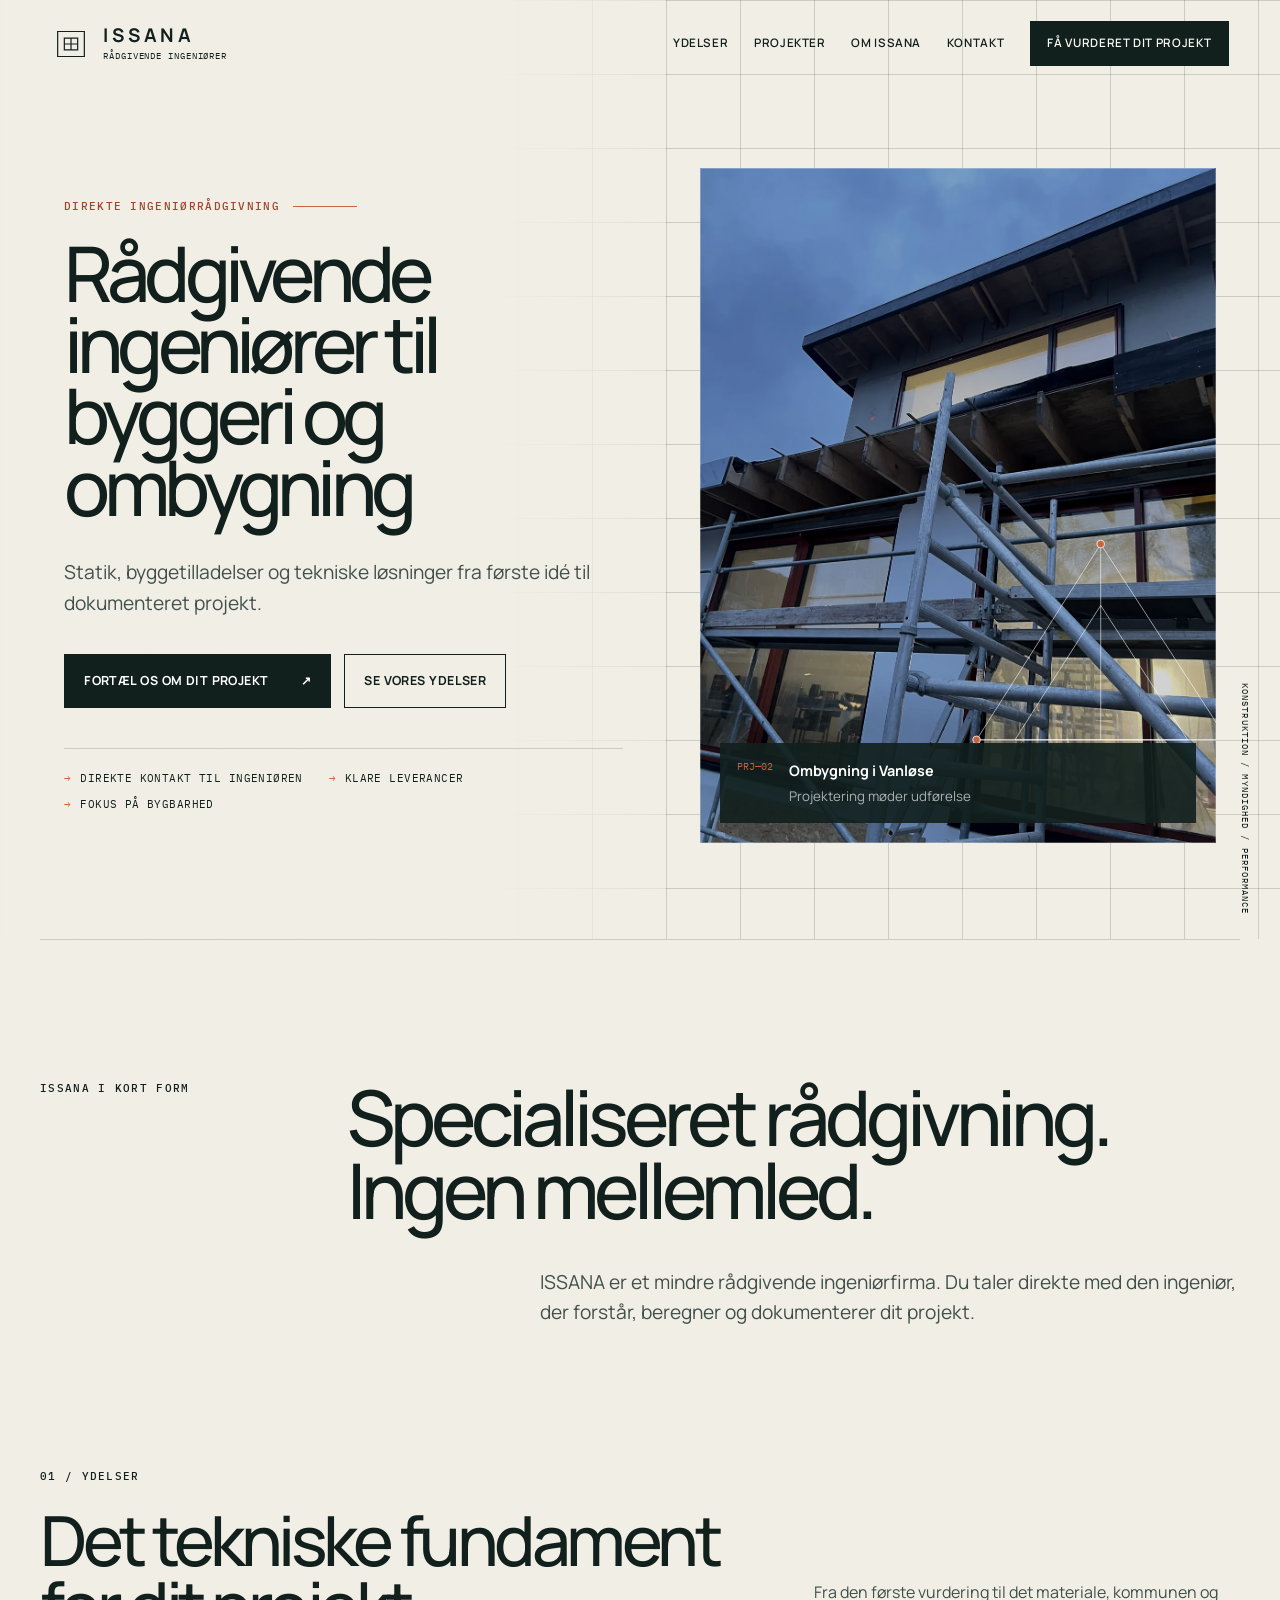
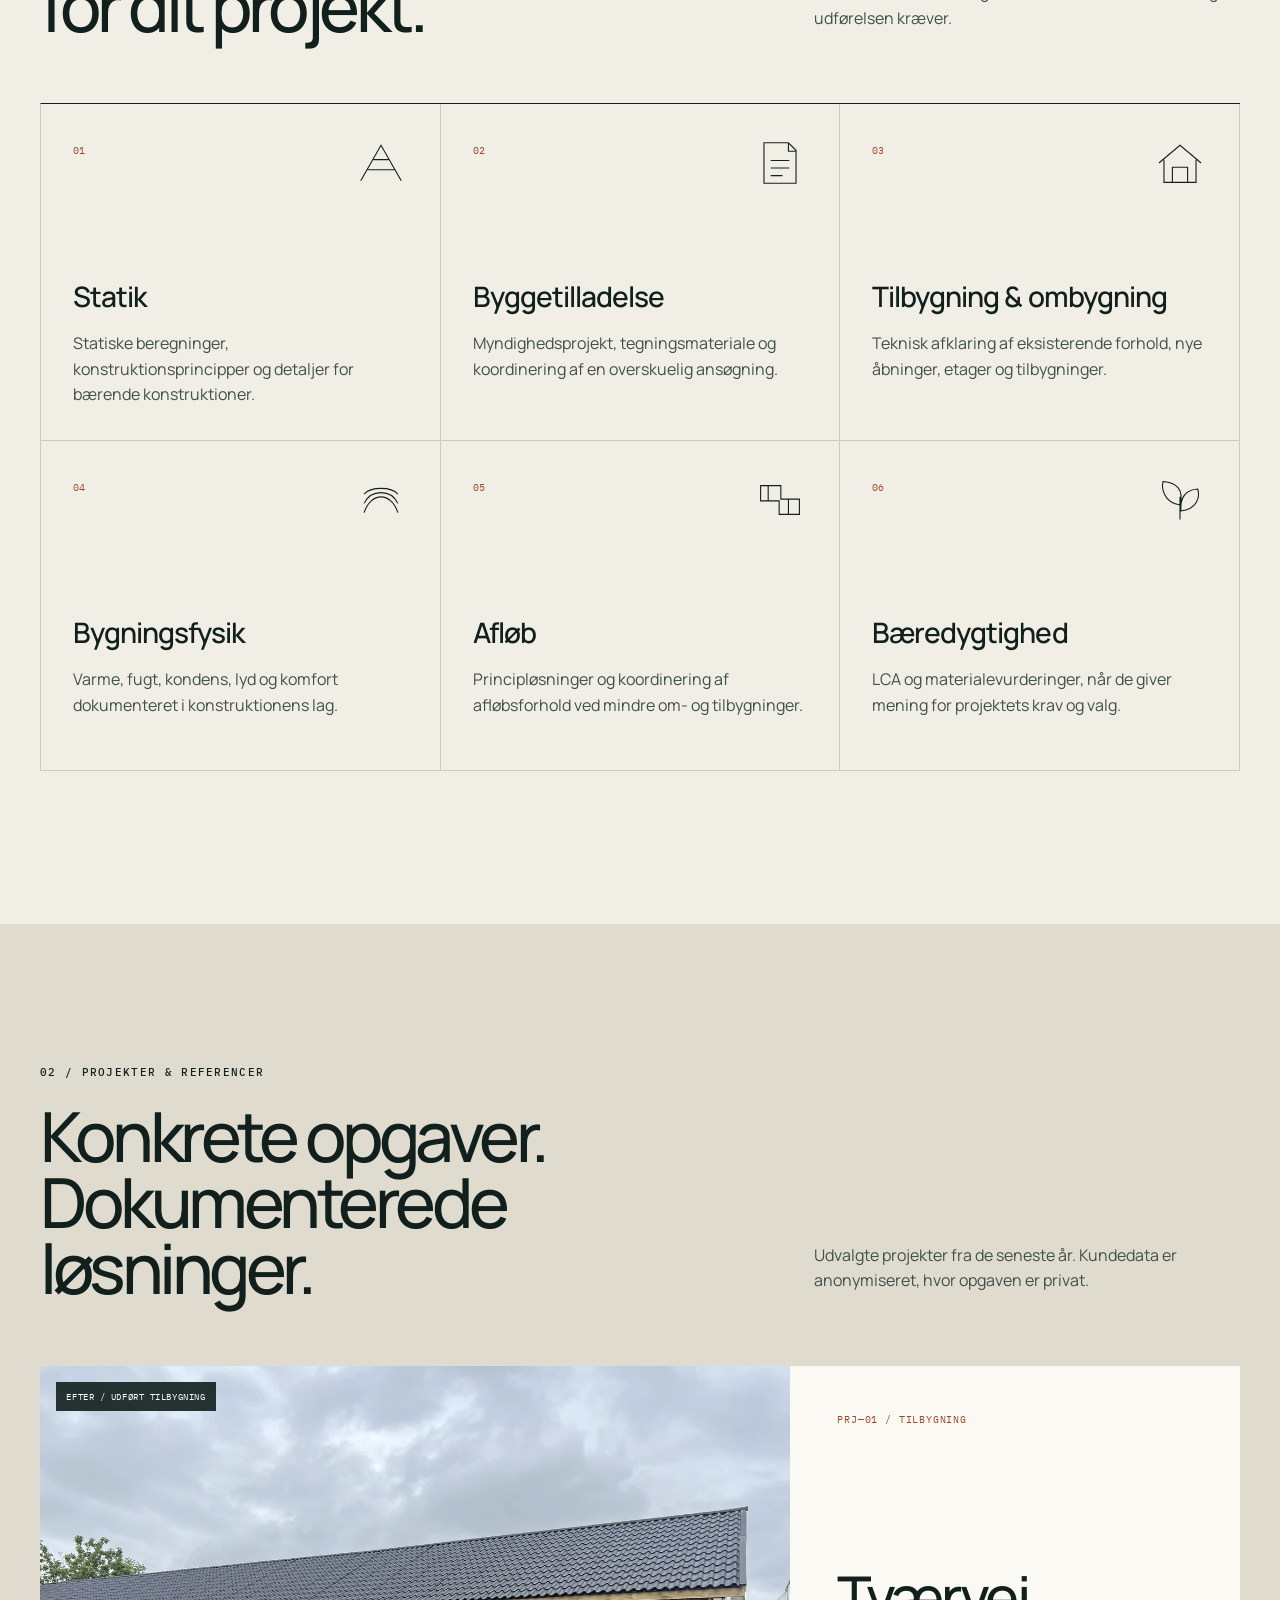
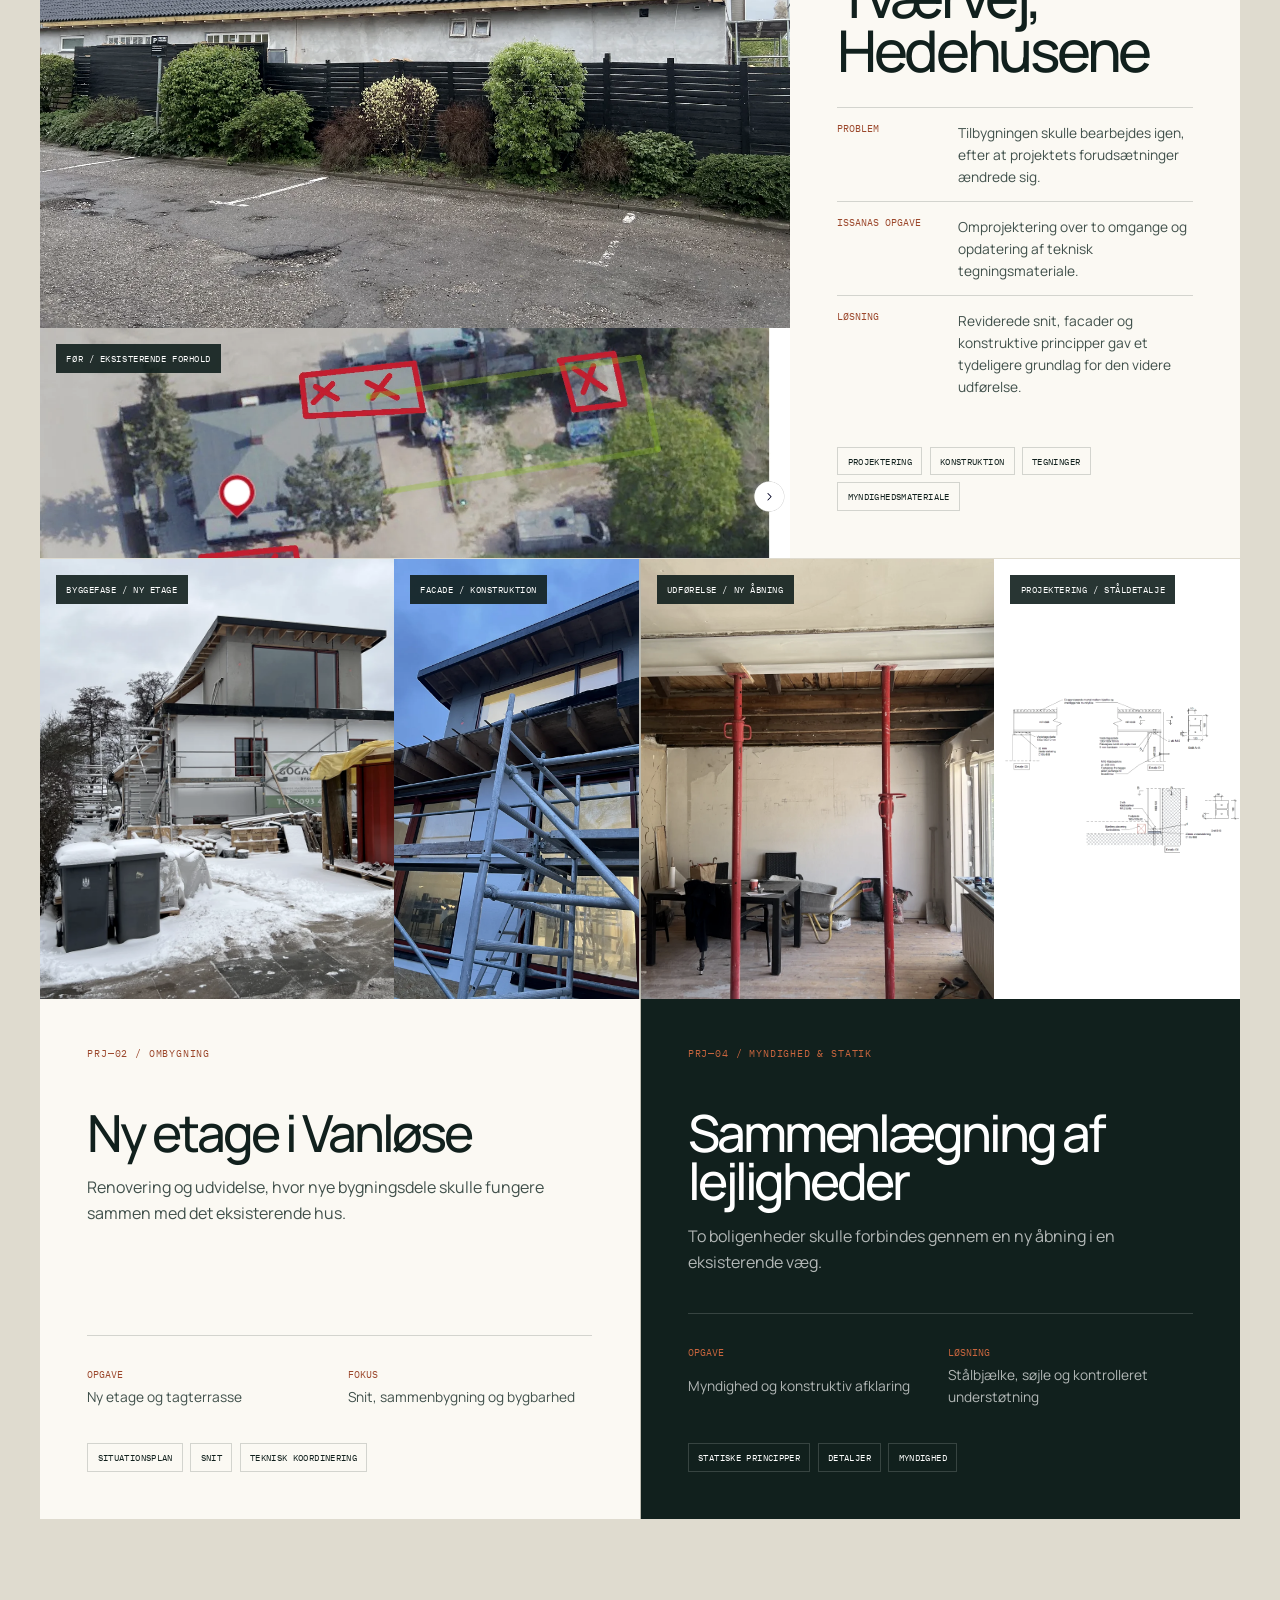
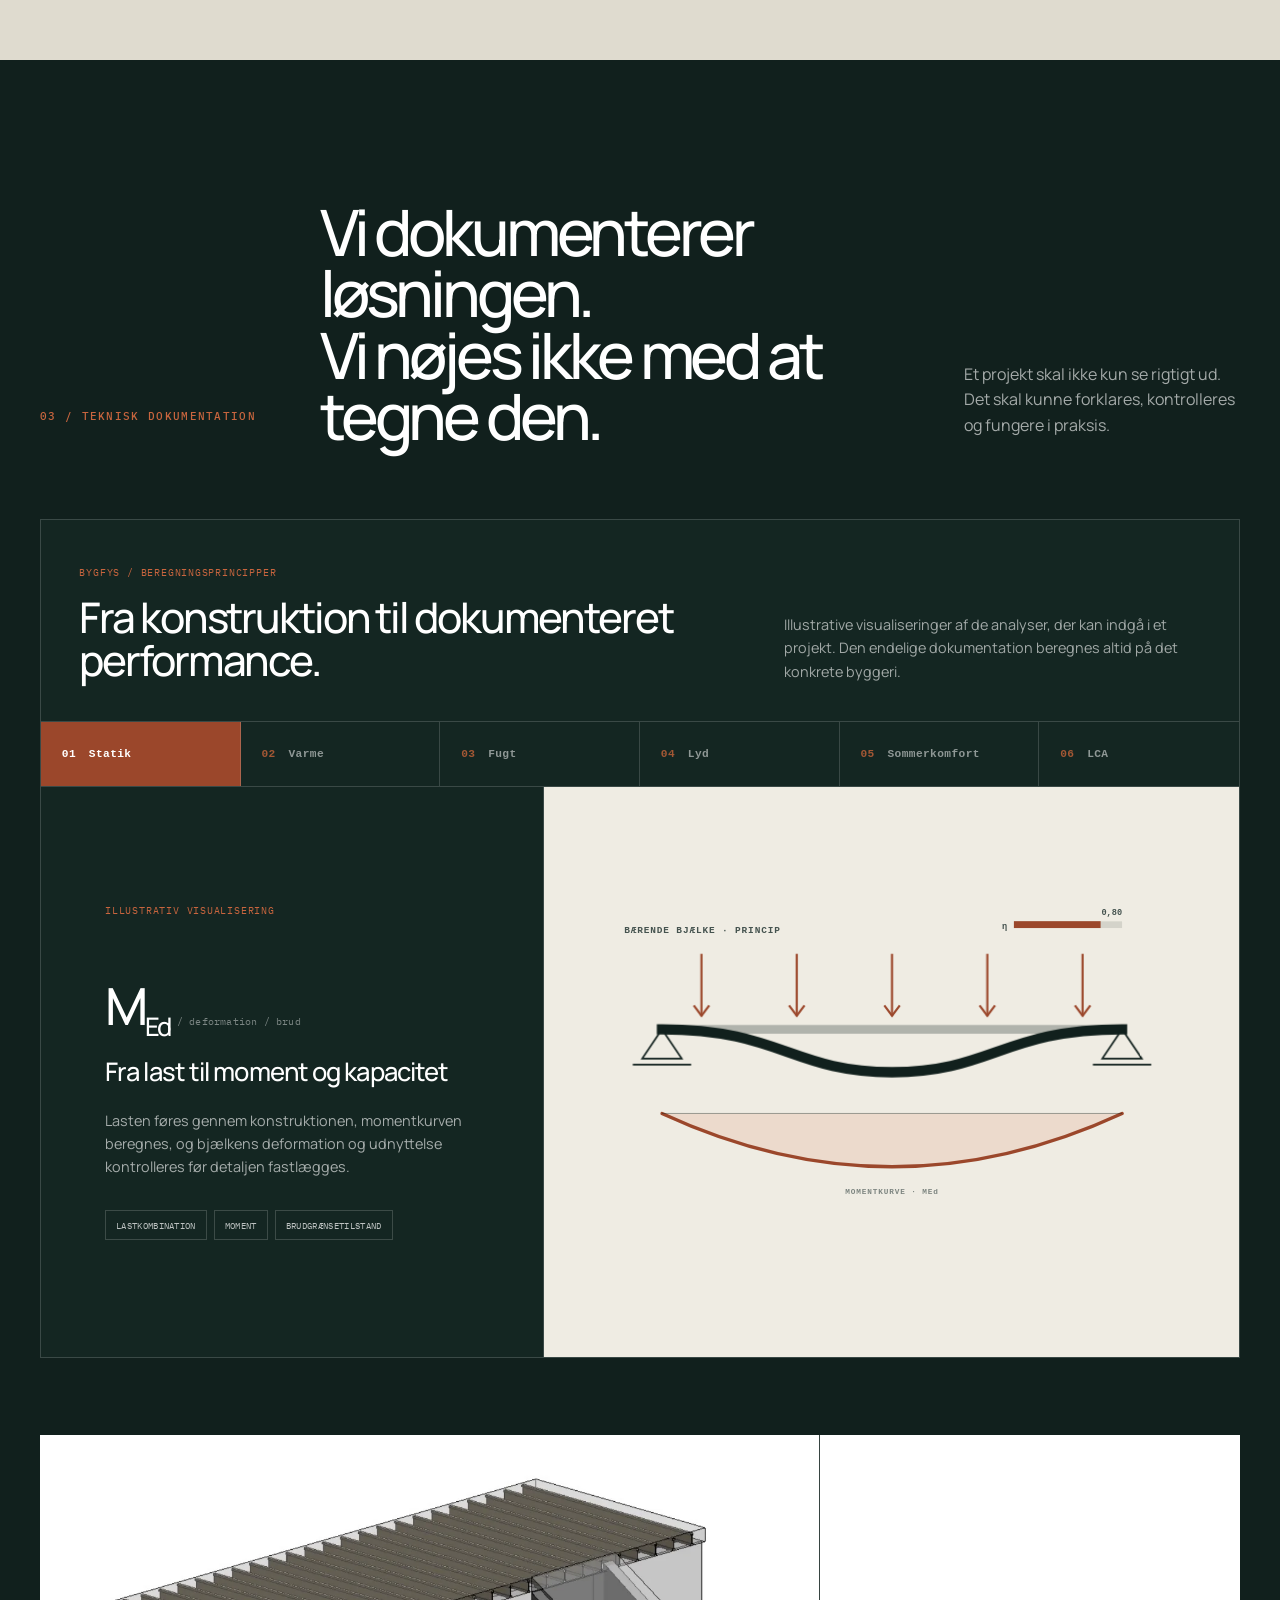
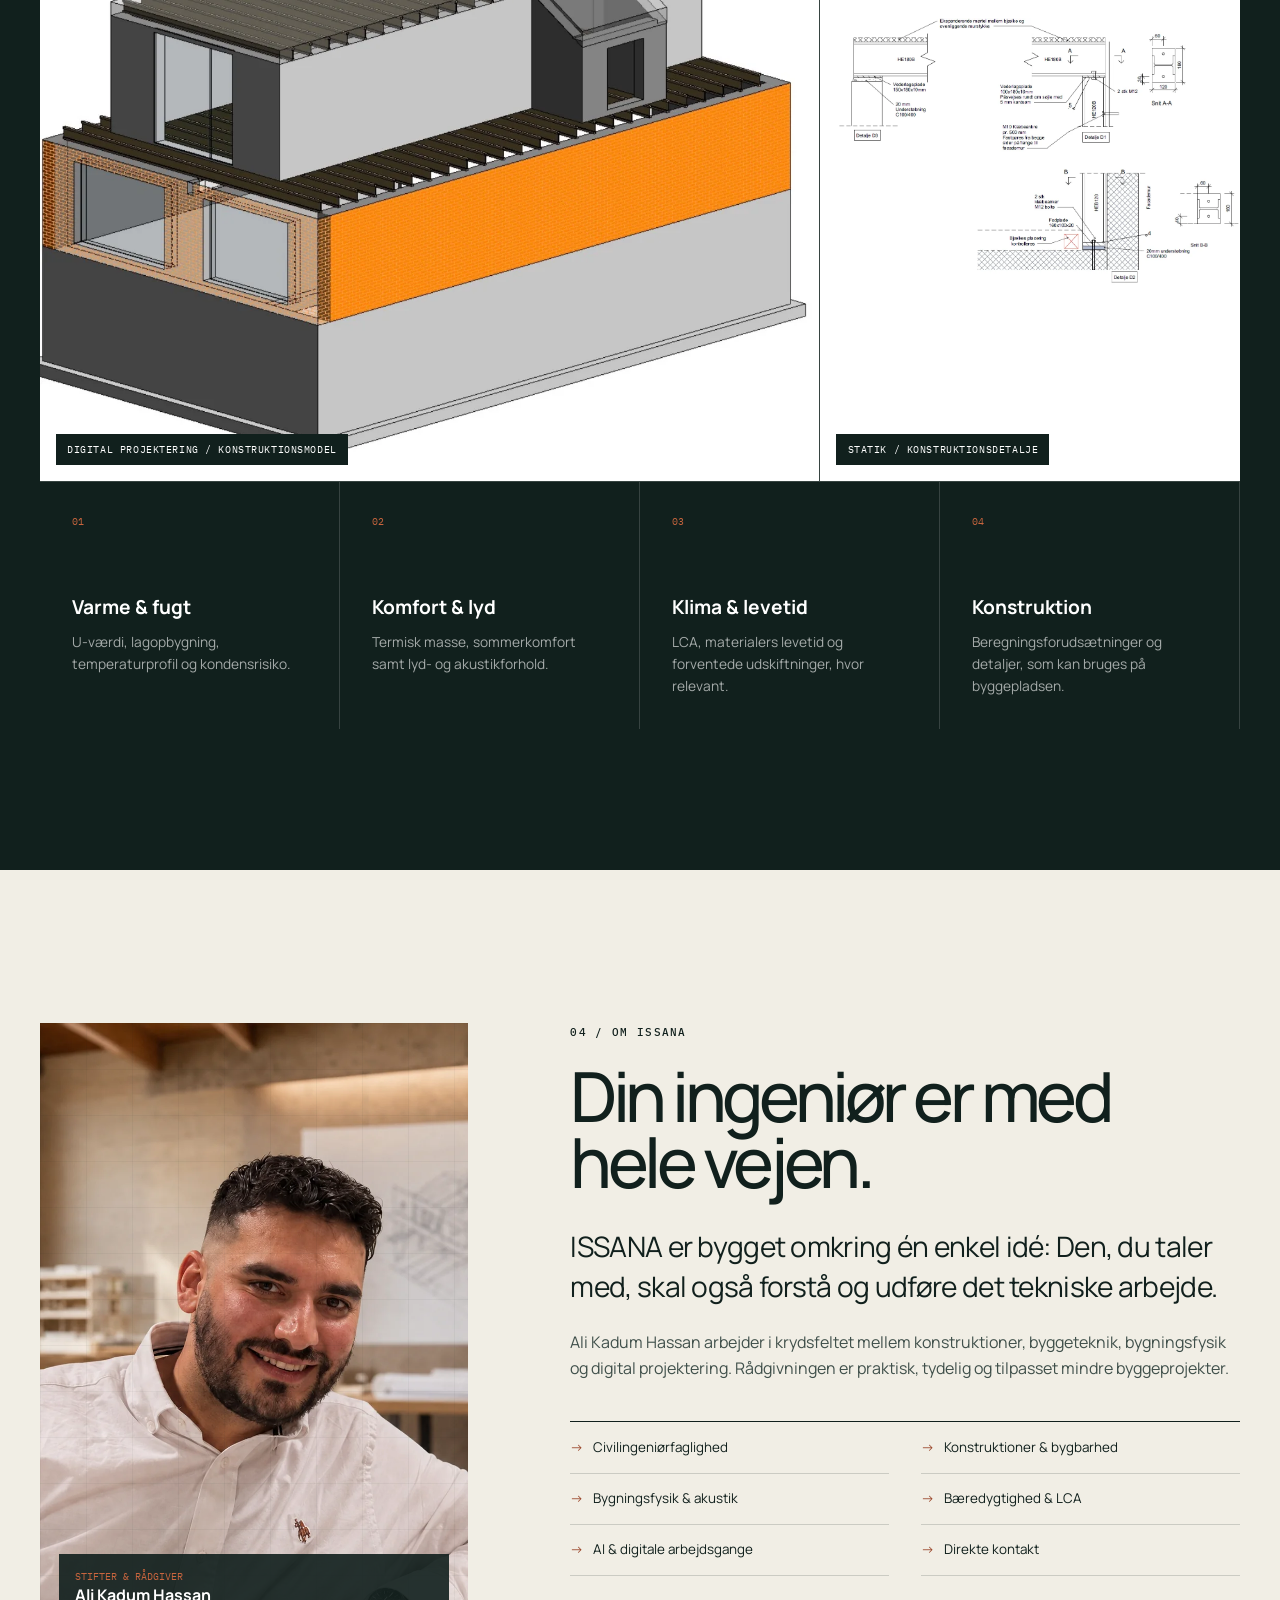
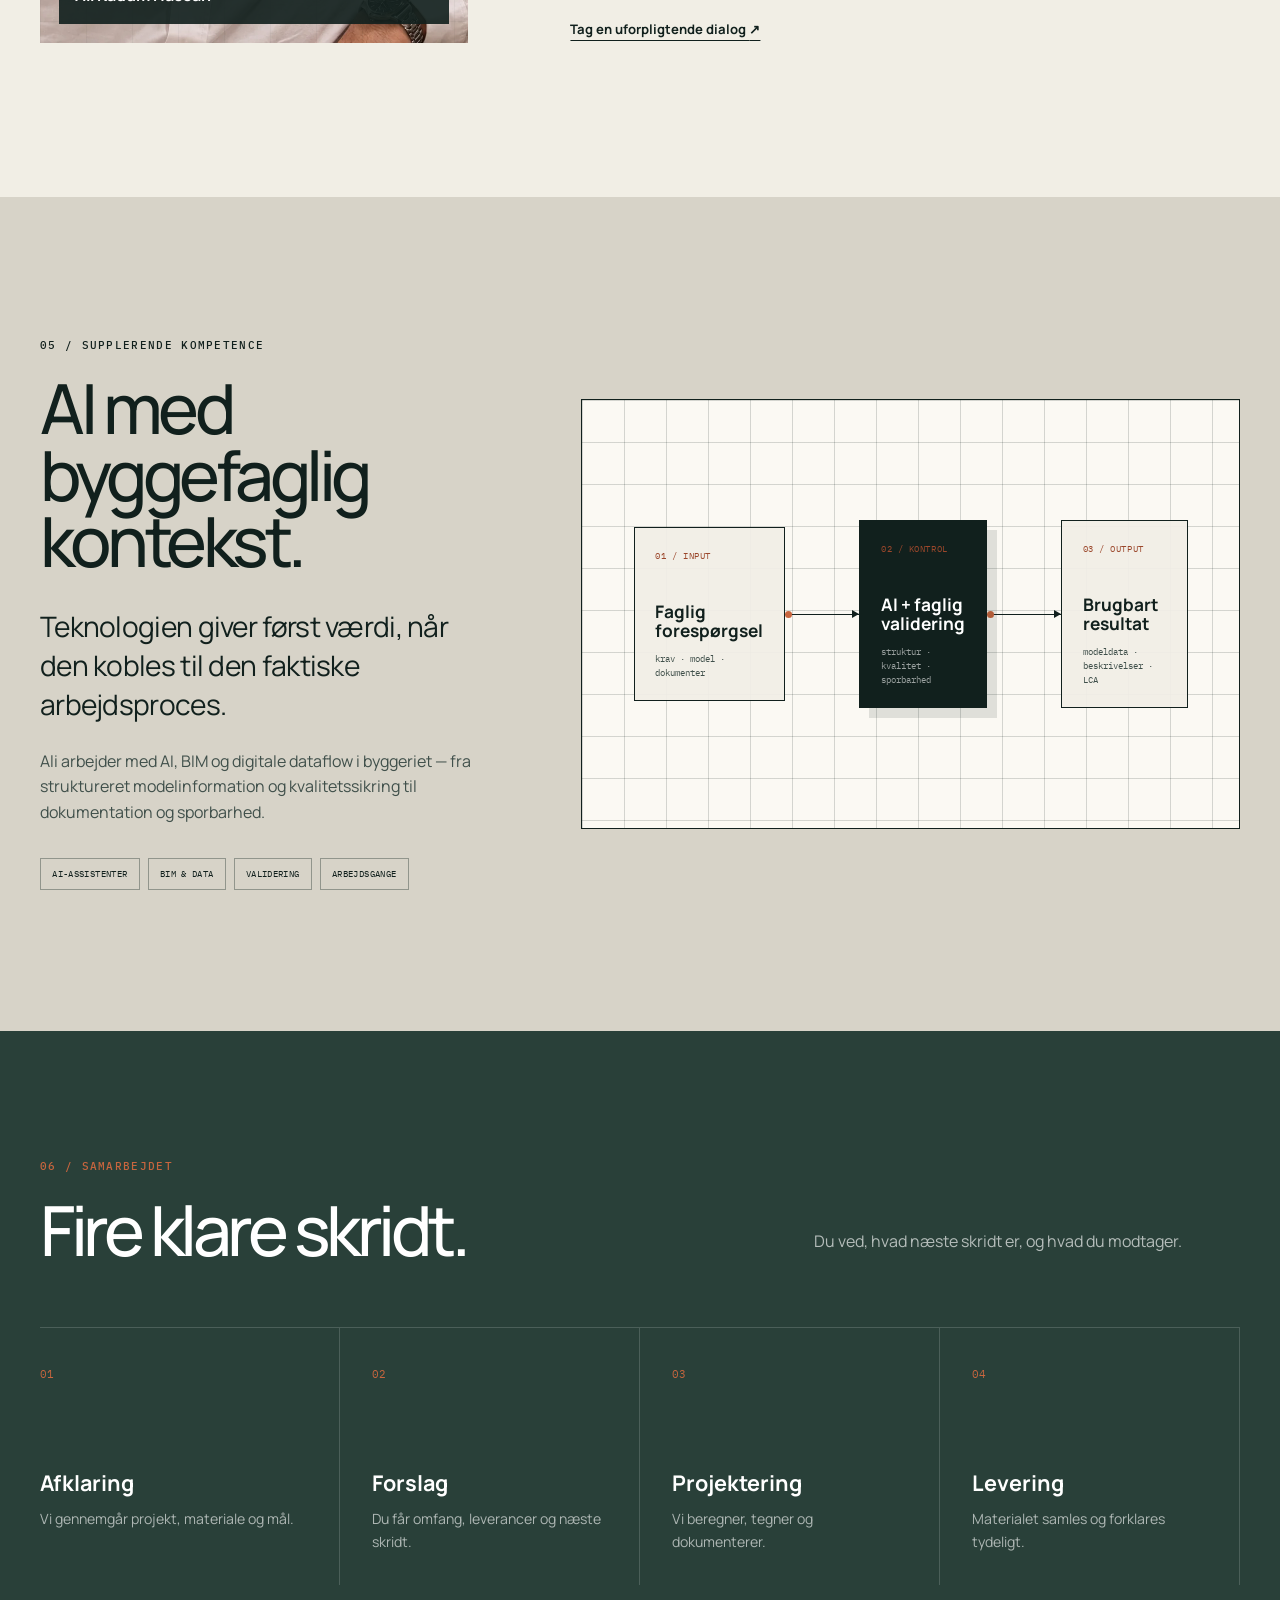
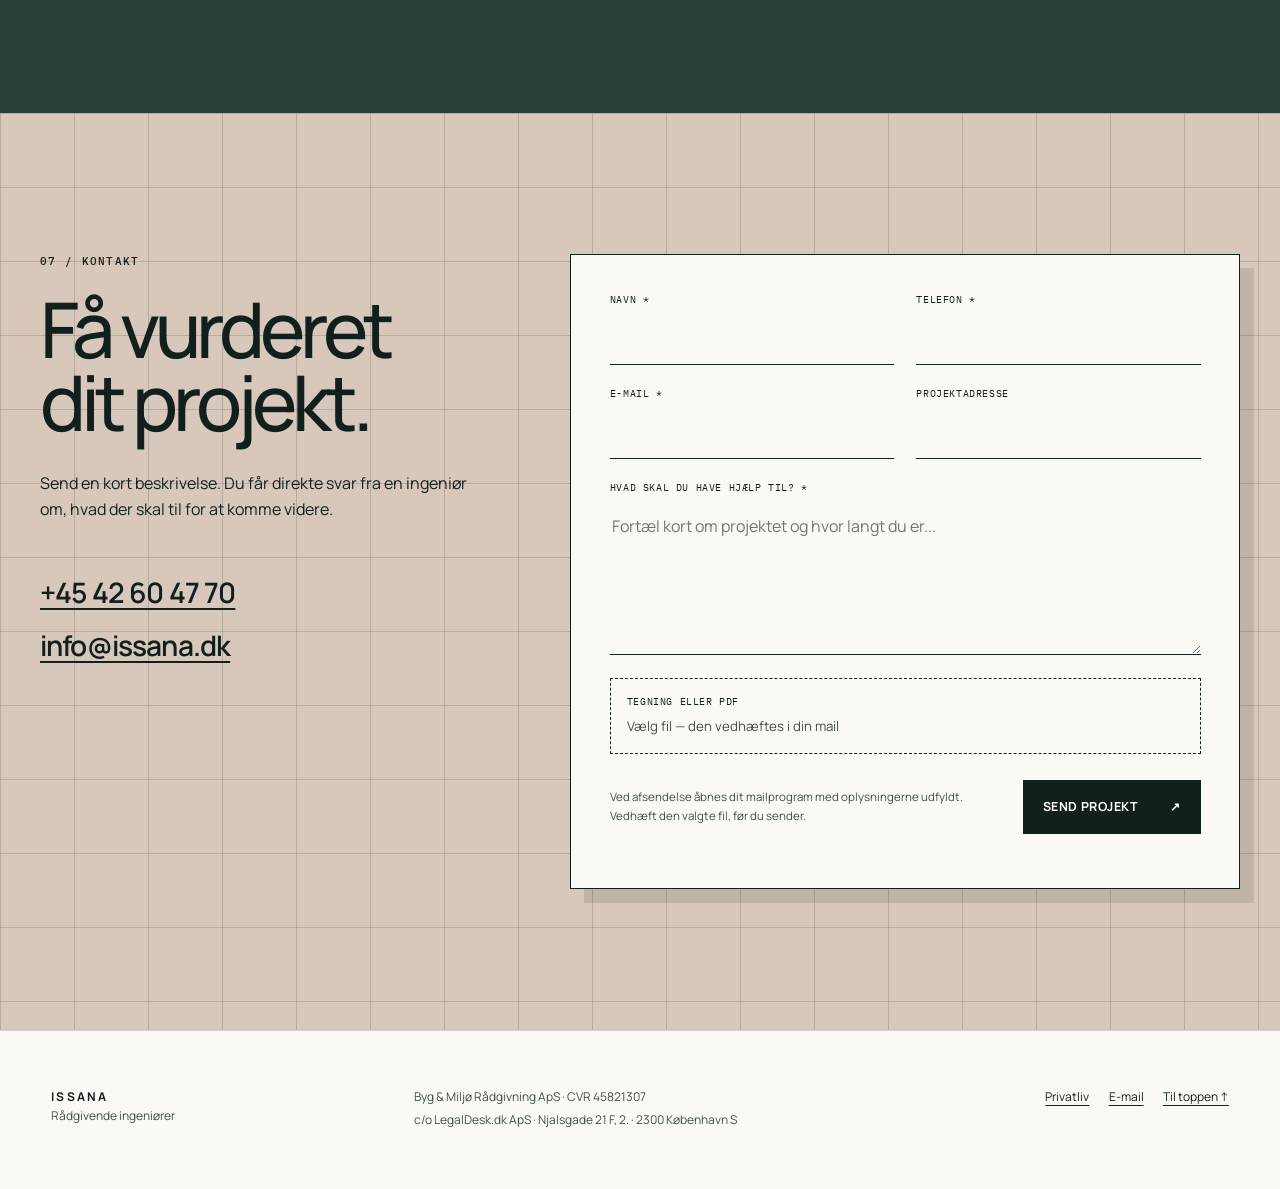
==== commit 8cab776e: "Refine technical proof and add digital expertise" ====
--- a/index.html
+++ b/index.html
@@ -84,14 +84,33 @@
           <p>Illustrative visualiseringer af de analyser, der kan indgå i et projekt. Den endelige dokumentation beregnes altid på det konkrete byggeri.</p>
         </div>
         <div class="calc-tabs" role="tablist" aria-label="Vælg beregningstype">
-          <button class="calc-tab is-active" type="button" role="tab" aria-selected="true" aria-controls="calc-varme" id="tab-varme" data-calc-target="varme"><span>01</span>Varme</button>
-          <button class="calc-tab" type="button" role="tab" aria-selected="false" aria-controls="calc-fugt" id="tab-fugt" data-calc-target="fugt" tabindex="-1"><span>02</span>Fugt</button>
-          <button class="calc-tab" type="button" role="tab" aria-selected="false" aria-controls="calc-lyd" id="tab-lyd" data-calc-target="lyd" tabindex="-1"><span>03</span>Lyd</button>
-          <button class="calc-tab" type="button" role="tab" aria-selected="false" aria-controls="calc-sommer" id="tab-sommer" data-calc-target="sommer" tabindex="-1"><span>04</span>Sommerkomfort</button>
-          <button class="calc-tab" type="button" role="tab" aria-selected="false" aria-controls="calc-lca" id="tab-lca" data-calc-target="lca" tabindex="-1"><span>05</span>LCA</button>
+          <button class="calc-tab is-active" type="button" role="tab" aria-selected="true" aria-controls="calc-statik" id="tab-statik" data-calc-target="statik"><span>01</span>Statik</button>
+          <button class="calc-tab" type="button" role="tab" aria-selected="false" aria-controls="calc-varme" id="tab-varme" data-calc-target="varme" tabindex="-1"><span>02</span>Varme</button>
+          <button class="calc-tab" type="button" role="tab" aria-selected="false" aria-controls="calc-fugt" id="tab-fugt" data-calc-target="fugt" tabindex="-1"><span>03</span>Fugt</button>
+          <button class="calc-tab" type="button" role="tab" aria-selected="false" aria-controls="calc-lyd" id="tab-lyd" data-calc-target="lyd" tabindex="-1"><span>04</span>Lyd</button>
+          <button class="calc-tab" type="button" role="tab" aria-selected="false" aria-controls="calc-sommer" id="tab-sommer" data-calc-target="sommer" tabindex="-1"><span>05</span>Sommerkomfort</button>
+          <button class="calc-tab" type="button" role="tab" aria-selected="false" aria-controls="calc-lca" id="tab-lca" data-calc-target="lca" tabindex="-1"><span>06</span>LCA</button>
         </div>
         <div class="calc-stage">
-          <article class="calc-panel is-active" id="calc-varme" role="tabpanel" aria-labelledby="tab-varme" data-calc-panel="varme">
+          <article class="calc-panel is-active" id="calc-statik" role="tabpanel" aria-labelledby="tab-statik" data-calc-panel="statik">
+            <div class="calc-copy"><span class="calc-status">Illustrativ visualisering</span><p class="calc-number">M<sub>Ed</sub> <small>/ deformation / brud</small></p><h4>Fra last til moment og kapacitet</h4><p>Lasten føres gennem konstruktionen, momentkurven beregnes, og bjælkens deformation og udnyttelse kontrolleres før detaljen fastlægges.</p><ul><li>Lastkombination</li><li>Moment</li><li>Brudgrænsetilstand</li></ul></div>
+            <div class="calc-visual" aria-hidden="true">
+              <svg viewBox="0 0 720 420">
+                <text x="48" y="48" class="svg-label">BÆRENDE BJÆLKE · PRINCIP</text>
+                <g class="beam-loads"><path d="M138 72v72"/><path d="m129 132 9 12 9-12"/><path d="M249 72v72"/><path d="m240 132 9 12 9-12"/><path d="M360 72v72"/><path d="m351 132 9 12 9-12"/><path d="M471 72v72"/><path d="m462 132 9 12 9-12"/><path d="M582 72v72"/><path d="m573 132 9 12 9-12"/></g>
+                <path class="beam-axis" d="M92 160H628"/>
+                <path class="beam-deflection" d="M92 160 C230 160 244 210 360 210 S490 160 628 160"/>
+                <g class="beam-support"><path d="m92 160-23 34h46Z"/><path d="m628 160-23 34h46Z"/><path d="M58 201h68M594 201h68"/></g>
+                <path class="moment-fill" d="M92 258 Q360 382 628 258 Z"/>
+                <path class="calc-trace moment-trace" d="M92 258 Q360 382 628 258"/>
+                <line class="moment-axis" x1="92" y1="258" x2="628" y2="258"/>
+                <text x="360" y="352" text-anchor="middle" class="svg-note">MOMENTKURVE · MEd</text>
+                <g class="capacity-meter"><rect x="502" y="34" width="126" height="8"/><rect class="capacity-value" x="502" y="34" width="101" height="8"/><text x="494" y="43" text-anchor="end">η</text><text x="628" y="27" text-anchor="end">0,80</text></g>
+              </svg>
+            </div>
+          </article>
+
+          <article class="calc-panel" id="calc-varme" role="tabpanel" aria-labelledby="tab-varme" data-calc-panel="varme" hidden>
             <div class="calc-copy"><span class="calc-status">Illustrativ visualisering</span><p class="calc-number">U = 0,18 <small>W/m²K</small></p><h4>Temperatur gennem konstruktionen</h4><p>Lagopbygning, U-værdi og temperaturprofil viser, hvor varmen møder modstand — og hvor en kuldebro kræver ekstra opmærksomhed.</p><ul><li>DS 418-princip</li><li>Lag-for-lag</li><li>Inde → ude</li></ul></div>
             <div class="calc-visual" aria-hidden="true">
               <svg viewBox="0 0 720 420">
@@ -164,17 +183,30 @@
         </div>
       </div>
       <div class="technical-board section-shell reveal">
-        <figure class="physics-figure"><img src="assets/teknisk-dokumentation.webp" alt="Bygningsfysisk analyse med lagopbygning, temperaturprofil og dugpunkt" width="1600" height="900" loading="lazy"><figcaption>Bygningsfysik / lag-for-lag analyse</figcaption></figure>
+        <figure class="model-figure"><img src="assets/digital-konstruktionsmodel.webp" alt="Digital konstruktionsmodel med bjælkelag og bærende bygningsdele" width="1284" height="1064" loading="lazy"><figcaption>Digital projektering / konstruktionsmodel</figcaption></figure>
         <figure class="detail-figure"><img src="assets/detalje-sammenlaegning.webp" alt="Dimensioneret konstruktionsdetalje for stålsamling" width="1209" height="804" loading="lazy"><figcaption>Statik / konstruktionsdetalje</figcaption></figure>
         <div class="technical-results"><article><span>01</span><strong>Varme & fugt</strong><p>U-værdi, lagopbygning, temperaturprofil og kondensrisiko.</p></article><article><span>02</span><strong>Komfort & lyd</strong><p>Termisk masse, sommerkomfort samt lyd- og akustikforhold.</p></article><article><span>03</span><strong>Klima & levetid</strong><p>LCA, materialers levetid og forventede udskiftninger, hvor relevant.</p></article><article><span>04</span><strong>Konstruktion</strong><p>Beregningsforudsætninger og detaljer, som kan bruges på byggepladsen.</p></article></div>
       </div>
     </section>
 
-    <section class="about section-shell" id="om"><figure class="about-visual reveal"><img src="assets/ali-kadum-hassan.webp" alt="Ali Kadum Hassan, stifter og rådgivende ingeniør i ISSANA" width="1200" height="1200" loading="lazy"><figcaption><span>Stifter & rådgiver</span><strong>Ali Kadum Hassan</strong></figcaption></figure><div class="about-copy reveal"><p class="section-kicker">04 / OM ISSANA</p><h2>Din ingeniør er med hele vejen.</h2><p class="large-copy">ISSANA er bygget omkring én enkel idé: Den, du taler med, skal også forstå og udføre det tekniske arbejde.</p><p>Ali Kadum Hassan arbejder i krydsfeltet mellem konstruktioner, byggeteknik, bygningsfysik og digital projektering. Rådgivningen er praktisk, tydelig og tilpasset mindre byggeprojekter.</p><ul class="profile-list"><li>Civilingeniørfaglighed</li><li>Konstruktioner & bygbarhed</li><li>Bygningsfysik & akustik</li><li>Bæredygtighed & LCA</li><li>Digital projektering</li><li>Direkte kontakt</li></ul><a class="text-link" href="#kontakt">Tag en uforpligtende dialog <span aria-hidden="true">↗</span></a></div></section>
-
-    <section class="process"><div class="section-shell"><div class="section-heading section-heading-light reveal"><div><p class="section-kicker">05 / SAMARBEJDET</p><h2>Fire klare skridt.</h2></div><p>Du ved, hvad næste skridt er, og hvad du modtager.</p></div><ol class="process-steps"><li class="reveal"><span>01</span><h3>Afklaring</h3><p>Vi gennemgår projekt, materiale og mål.</p></li><li class="reveal"><span>02</span><h3>Forslag</h3><p>Du får omfang, leverancer og næste skridt.</p></li><li class="reveal"><span>03</span><h3>Projektering</h3><p>Vi beregner, tegner og dokumenterer.</p></li><li class="reveal"><span>04</span><h3>Levering</h3><p>Materialet samles og forklares tydeligt.</p></li></ol></div></section>
-
-    <section class="contact" id="kontakt"><div class="section-shell contact-layout"><div class="contact-copy reveal"><p class="section-kicker">06 / KONTAKT</p><h2>Få vurderet dit projekt.</h2><p>Send en kort beskrivelse. Du får direkte svar fra en ingeniør om, hvad der skal til for at komme videre.</p><div class="contact-direct"><a href="tel:+4542604770">+45 42 60 47 70</a><a href="mailto:info@issana.dk">info@issana.dk</a></div></div><form class="project-form reveal" data-project-form><div class="form-grid"><label><span>Navn *</span><input type="text" name="navn" autocomplete="name" required></label><label><span>Telefon *</span><input type="tel" name="telefon" autocomplete="tel" required></label><label><span>E-mail *</span><input type="email" name="email" autocomplete="email" required></label><label><span>Projektadresse</span><input type="text" name="adresse" autocomplete="street-address"></label></div><label><span>Hvad skal du have hjælp til? *</span><textarea name="beskrivelse" rows="5" required placeholder="Fortæl kort om projektet og hvor langt du er..."></textarea></label><label class="file-field"><span>Tegning eller PDF</span><input type="file" name="fil" accept=".pdf,.png,.jpg,.jpeg"><small data-file-label>Vælg fil — den vedhæftes i din mail</small></label><div class="form-footer"><p>Ved afsendelse åbnes dit mailprogram med oplysningerne udfyldt. Vedhæft den valgte fil, før du sender.</p><button class="button button-primary" type="submit">Send projekt <span aria-hidden="true">↗</span></button></div><p class="form-status" data-form-status aria-live="polite"></p></form></div></section>
+    <section class="about section-shell" id="om"><figure class="about-visual reveal"><img src="assets/ali-kadum-hassan.webp" alt="Ali Kadum Hassan, stifter og rådgivende ingeniør i ISSANA" width="1200" height="1200" loading="lazy"><figcaption><span>Stifter & rådgiver</span><strong>Ali Kadum Hassan</strong></figcaption></figure><div class="about-copy reveal"><p class="section-kicker">04 / OM ISSANA</p><h2>Din ingeniør er med hele vejen.</h2><p class="large-copy">ISSANA er bygget omkring én enkel idé: Den, du taler med, skal også forstå og udføre det tekniske arbejde.</p><p>Ali Kadum Hassan arbejder i krydsfeltet mellem konstruktioner, byggeteknik, bygningsfysik og digital projektering. Rådgivningen er praktisk, tydelig og tilpasset mindre byggeprojekter.</p><ul class="profile-list"><li>Civilingeniørfaglighed</li><li>Konstruktioner & bygbarhed</li><li>Bygningsfysik & akustik</li><li>Bæredygtighed & LCA</li><li>AI & digitale arbejdsgange</li><li>Direkte kontakt</li></ul><a class="text-link" href="#kontakt">Tag en uforpligtende dialog <span aria-hidden="true">↗</span></a></div></section>
+
+    <section class="digital-practice" id="digital-practice">
+      <div class="section-shell digital-practice-grid">
+        <div class="digital-practice-copy reveal"><p class="section-kicker">05 / SUPPLERENDE KOMPETENCE</p><h2>AI med byggefaglig kontekst.</h2><p class="large-copy">Teknologien giver først værdi, når den kobles til den faktiske arbejdsproces.</p><p>Ali arbejder med AI, BIM og digitale dataflow i byggeriet — fra struktureret modelinformation og kvalitetssikring til dokumentation og sporbarhed.</p><div class="digital-tags"><span>AI-assistenter</span><span>BIM & data</span><span>Validering</span><span>Arbejdsgange</span></div></div>
+        <div class="digital-flow reveal" aria-label="Illustration af et digitalt arbejdsflow fra faglig forespørgsel til dokumenteret resultat">
+          <div class="flow-node"><span>01 / INPUT</span><strong>Faglig forespørgsel</strong><small>krav · model · dokumenter</small></div>
+          <div class="flow-line"><i></i></div>
+          <div class="flow-node flow-node-accent"><span>02 / KONTROL</span><strong>AI + faglig validering</strong><small>struktur · kvalitet · sporbarhed</small></div>
+          <div class="flow-line"><i></i></div>
+          <div class="flow-node"><span>03 / OUTPUT</span><strong>Brugbart resultat</strong><small>modeldata · beskrivelser · LCA</small></div>
+        </div>
+      </div>
+    </section>
+
+    <section class="process"><div class="section-shell"><div class="section-heading section-heading-light reveal"><div><p class="section-kicker">06 / SAMARBEJDET</p><h2>Fire klare skridt.</h2></div><p>Du ved, hvad næste skridt er, og hvad du modtager.</p></div><ol class="process-steps"><li class="reveal"><span>01</span><h3>Afklaring</h3><p>Vi gennemgår projekt, materiale og mål.</p></li><li class="reveal"><span>02</span><h3>Forslag</h3><p>Du får omfang, leverancer og næste skridt.</p></li><li class="reveal"><span>03</span><h3>Projektering</h3><p>Vi beregner, tegner og dokumenterer.</p></li><li class="reveal"><span>04</span><h3>Levering</h3><p>Materialet samles og forklares tydeligt.</p></li></ol></div></section>
+
+    <section class="contact" id="kontakt"><div class="section-shell contact-layout"><div class="contact-copy reveal"><p class="section-kicker">07 / KONTAKT</p><h2>Få vurderet dit projekt.</h2><p>Send en kort beskrivelse. Du får direkte svar fra en ingeniør om, hvad der skal til for at komme videre.</p><div class="contact-direct"><a href="tel:+4542604770">+45 42 60 47 70</a><a href="mailto:info@issana.dk">info@issana.dk</a></div></div><form class="project-form reveal" data-project-form><div class="form-grid"><label><span>Navn *</span><input type="text" name="navn" autocomplete="name" required></label><label><span>Telefon *</span><input type="tel" name="telefon" autocomplete="tel" required></label><label><span>E-mail *</span><input type="email" name="email" autocomplete="email" required></label><label><span>Projektadresse</span><input type="text" name="adresse" autocomplete="street-address"></label></div><label><span>Hvad skal du have hjælp til? *</span><textarea name="beskrivelse" rows="5" required placeholder="Fortæl kort om projektet og hvor langt du er..."></textarea></label><label class="file-field"><span>Tegning eller PDF</span><input type="file" name="fil" accept=".pdf,.png,.jpg,.jpeg"><small data-file-label>Vælg fil — den vedhæftes i din mail</small></label><div class="form-footer"><p>Ved afsendelse åbnes dit mailprogram med oplysningerne udfyldt. Vedhæft den valgte fil, før du sender.</p><button class="button button-primary" type="submit">Send projekt <span aria-hidden="true">↗</span></button></div><p class="form-status" data-form-status aria-live="polite"></p></form></div></section>
   </main>
 
   <footer class="site-footer"><div class="footer-brand"><strong>ISSANA</strong><span>Rådgivende ingeniører</span></div><div class="footer-legal"><p>Byg & Miljø Rådgivning ApS · CVR 45821307</p><p>c/o LegalDesk.dk ApS · Njalsgade 21 F, 2. · 2300 København S</p></div><div class="footer-links"><a href="privacy.html">Privatliv</a><a href="mailto:info@issana.dk">E-mail</a><a href="#top">Til toppen ↑</a></div></footer>
--- a/styles.css
+++ b/styles.css
@@ -129,7 +129,7 @@
 .calc-lab-topline h3 { max-width: 760px; margin: .8rem 0 0; font-size: clamp(1.9rem, 3.3vw, 3.8rem); font-weight: 500; letter-spacing: -.05em; line-height: 1.02; }
 .calc-lab-topline > p { max-width: 560px; margin: 0; color: rgba(255,255,255,.6); font-size: .9rem; }
 .calc-eyebrow, .calc-status { color: var(--copper); font: .62rem var(--mono); letter-spacing: .08em; text-transform: uppercase; }
-.calc-tabs { display: grid; grid-template-columns: repeat(5,1fr); border-bottom: 1px solid var(--light-line); }
+.calc-tabs { display: grid; grid-template-columns: repeat(6,1fr); border-bottom: 1px solid var(--light-line); }
 .calc-tabs::-webkit-scrollbar { display: none; }
 .calc-tab { display: flex; gap: .8rem; align-items: center; min-height: 64px; padding: 0 1.3rem; border: 0; border-right: 1px solid var(--light-line); background: transparent; color: rgba(255,255,255,.52); font: 600 .7rem var(--mono); letter-spacing: .035em; text-align: left; cursor: pointer; transition: background .25s, color .25s; }
 .calc-tab:last-child { border-right: 0; }
@@ -160,6 +160,22 @@
 .heat-flow path::after { content: ""; }
 .calc-trace { fill: none; stroke-linecap: round; stroke-linejoin: round; stroke-dasharray: 1100; stroke-dashoffset: 1100; }
 .calc-panel.is-active .calc-trace { animation: drawTrace 1.8s .12s cubic-bezier(.22,1,.36,1) forwards; }
+.beam-loads path { fill: none; stroke: var(--copper-dark); stroke-width: 2.5; opacity: 0; transform-box: fill-box; transform-origin: center top; }
+.calc-panel.is-active .beam-loads path { animation: loadDrop .5s cubic-bezier(.22,1,.36,1) forwards; }
+.calc-panel.is-active .beam-loads path:nth-child(2n+3), .calc-panel.is-active .beam-loads path:nth-child(2n+4) { animation-delay: .12s; }
+.calc-panel.is-active .beam-loads path:nth-child(n+7) { animation-delay: .24s; }
+.beam-axis { fill: none; stroke: rgba(17,32,29,.28); stroke-width: 10; }
+.beam-deflection { fill: none; stroke: var(--ink); stroke-width: 12; stroke-linecap: square; stroke-dasharray: 700; stroke-dashoffset: 700; }
+.calc-panel.is-active .beam-deflection { animation: drawTrace 1s .35s cubic-bezier(.22,1,.36,1) forwards, beamBreathe 2.8s 1.4s ease-in-out infinite; }
+.beam-support path { fill: none; stroke: var(--ink); stroke-width: 2; }
+.moment-fill { fill: rgba(211,104,59,.13); opacity: 0; }
+.calc-panel.is-active .moment-fill { animation: areaIn .7s .9s forwards; }
+.moment-trace { stroke: var(--copper-dark); stroke-width: 4; }
+.moment-axis { stroke: rgba(17,32,29,.45); stroke-width: 1; }
+.capacity-meter rect:first-child { fill: rgba(17,32,29,.12); }
+.capacity-meter .capacity-value { fill: var(--copper-dark); transform: scaleX(0); transform-box: fill-box; transform-origin: left center; }
+.calc-panel.is-active .capacity-value { animation: capacityGrow 1s .85s cubic-bezier(.22,1,.36,1) forwards; }
+.capacity-meter text { fill: #45534f; font: 600 10px var(--mono); }
 .heat-trace { stroke: var(--ink); stroke-width: 5; }
 .trace-dot { fill: #efece3; stroke: var(--copper-dark); stroke-width: 3; opacity: 0; }
 .calc-panel.is-active .trace-dot { animation: pointIn .4s 1.6s forwards, pointPulse 2.4s 2s ease-in-out infinite; }
@@ -203,10 +219,14 @@
 @keyframes dropIn { from { opacity: 0; transform: translateY(-12px) scale(.65); } to { opacity: .82; transform: none; } }
 @keyframes areaIn { from { opacity: 0; } to { opacity: 1; } }
 @keyframes barGrow { to { transform: scaleY(1); } }
+@keyframes loadDrop { from { opacity: 0; transform: translateY(-18px); } to { opacity: 1; transform: none; } }
+@keyframes beamBreathe { 50% { transform: translateY(4px); } }
+@keyframes capacityGrow { to { transform: scaleX(1); } }
 .technical-board { display: grid; grid-template-columns: 1.3fr .7fr; gap: 1px; background: var(--light-line); }
 .technical-board figure { position: relative; min-width: 0; margin: 0; background: #fff; overflow: hidden; }
 .technical-board figure img { width: 100%; height: 100%; object-fit: cover; }
-.physics-figure { min-height: 600px; }
+.model-figure { min-height: 600px; }
+.model-figure img { object-fit: contain !important; }
 .detail-figure { min-height: 600px; }
 .detail-figure img { object-fit: contain !important; }
 .technical-board figcaption { position: absolute; left: 1rem; bottom: 1rem; padding: .55rem .7rem; background: var(--ink); color: #fff; font: .6rem var(--mono); letter-spacing: .06em; text-transform: uppercase; }
@@ -230,6 +250,26 @@
 .profile-list li { padding: .9rem 0; border-bottom: 1px solid var(--line); font-size: .84rem; }
 .profile-list li::before { content: "\2192"; margin-right: .6rem; color: var(--copper-dark); }
 .text-link { font-size: .82rem; font-weight: 700; text-underline-offset: .35rem; }
+
+.digital-practice { padding-block: clamp(7rem, 11vw, 11rem); background: #d7d3c8; }
+.digital-practice-grid { display: grid; grid-template-columns: .8fr 1.2fr; gap: clamp(3rem, 8vw, 9rem); align-items: center; }
+.digital-practice-copy { max-width: 620px; }
+.digital-practice-copy h2 { margin: .8rem 0 2rem; font-size: clamp(2.8rem, 5.4vw, 6rem); font-weight: 500; letter-spacing: -.065em; line-height: .96; }
+.digital-practice-copy > p:not(.section-kicker):not(.large-copy) { color: var(--ink-soft); }
+.digital-tags { display: flex; flex-wrap: wrap; gap: .5rem; margin-top: 2rem; }
+.digital-tags span { padding: .55rem .7rem; border: 1px solid rgba(17,32,29,.35); font: .58rem var(--mono); letter-spacing: .04em; text-transform: uppercase; }
+.digital-flow { position: relative; display: grid; grid-template-columns: 1fr 74px 1fr 74px 1fr; align-items: center; min-height: 430px; padding: clamp(1.5rem, 4vw, 4rem); border: 1px solid var(--ink); background: var(--paper-light); background-image: linear-gradient(var(--line) 1px, transparent 1px), linear-gradient(90deg,var(--line) 1px,transparent 1px); background-size: 42px 42px; }
+.flow-node { position: relative; z-index: 2; display: flex; flex-direction: column; justify-content: center; min-height: 170px; padding: 1.3rem; border: 1px solid var(--ink); background: rgba(242,239,231,.94); }
+.flow-node-accent { background: var(--ink); color: #fff; box-shadow: 10px 10px 0 rgba(17,32,29,.12); }
+.flow-node span { margin-bottom: 2.5rem; color: var(--copper-dark); font: .58rem var(--mono); letter-spacing: .06em; }
+.flow-node strong { font-size: clamp(1rem, 1.35vw, 1.3rem); line-height: 1.15; }
+.flow-node small { margin-top: .65rem; color: var(--ink-soft); font: .58rem var(--mono); line-height: 1.5; }
+.flow-node-accent small { color: rgba(255,255,255,.58); }
+.flow-line { position: relative; height: 1px; background: var(--ink); }
+.flow-line::after { content: ""; position: absolute; top: -4px; right: 0; border-width: 4px 0 4px 7px; border-style: solid; border-color: transparent transparent transparent var(--ink); }
+.flow-line i { position: absolute; top: -3px; left: 0; width: 7px; height: 7px; border-radius: 50%; background: var(--copper); animation: flowPulse 2.2s linear infinite; }
+.flow-line:nth-of-type(4) i { animation-delay: 1.1s; }
+@keyframes flowPulse { from { transform: translateX(0); } to { transform: translateX(67px); } }
 
 .process { padding-block: clamp(7rem, 10vw, 10rem); background: #294039; color: #fff; }
 .section-heading-light .section-kicker { color: var(--copper); }
@@ -334,11 +374,13 @@
   .calc-panel { grid-template-columns: 1fr; }
   .calc-copy { min-height: 410px; border-right: 0; border-bottom: 1px solid var(--light-line); }
   .calc-visual { min-height: 430px; }
-  .physics-figure { min-height: 430px; }
+  .model-figure { min-height: 430px; }
   .about { grid-template-columns: 1fr; }
   .about-visual, .about-visual img { min-height: 520px; }
   .process-steps { grid-template-columns: 1fr 1fr; }
   .contact-layout { grid-template-columns: 1fr; }
+  .digital-practice-grid { grid-template-columns: 1fr; }
+  .digital-practice-copy { max-width: 760px; }
   .site-footer { grid-template-columns: 1fr 1fr; }
   .footer-links { grid-column: 1/-1; }
 }
@@ -360,7 +402,7 @@
   .case-story > div { grid-template-columns: 1fr; gap: .35rem; }
   .case-gallery-split { height: 340px; }
   .case-mini { grid-template-columns: 1fr; }
-  .technical-board figure, .physics-figure, .detail-figure { min-height: 330px; }
+  .technical-board figure, .model-figure, .detail-figure { min-height: 330px; }
   .calc-stage, .calc-panel { min-height: 0; }
   .calc-copy { min-height: 390px; padding: 2rem 1.4rem; }
   .calc-number { margin-top: 3rem; }
@@ -369,6 +411,11 @@
   .technical-results article { min-height: 180px; }
   .technical-results span { margin-bottom: 2.5rem; }
   .profile-list { grid-template-columns: 1fr; }
+  .digital-flow { grid-template-columns: 1fr; gap: 28px; min-height: 0; padding: 1.25rem; }
+  .flow-line { width: 1px; height: 28px; margin: 0 auto; }
+  .flow-line::after { top: auto; right: -3px; bottom: 0; border-width: 7px 4px 0; border-color: var(--ink) transparent transparent; }
+  .flow-line i { top: 0; left: -3px; animation-name: flowPulseVertical; }
+  @keyframes flowPulseVertical { from { transform: translateY(0); } to { transform: translateY(25px); } }
   .process-steps { grid-template-columns: 1fr; }
   .process-steps li, .process-steps li:first-child { min-height: 190px; padding: 1.5rem 0; border-right: 0; border-bottom: 1px solid var(--light-line); }
   .process-steps h3 { margin-top: 3rem; }
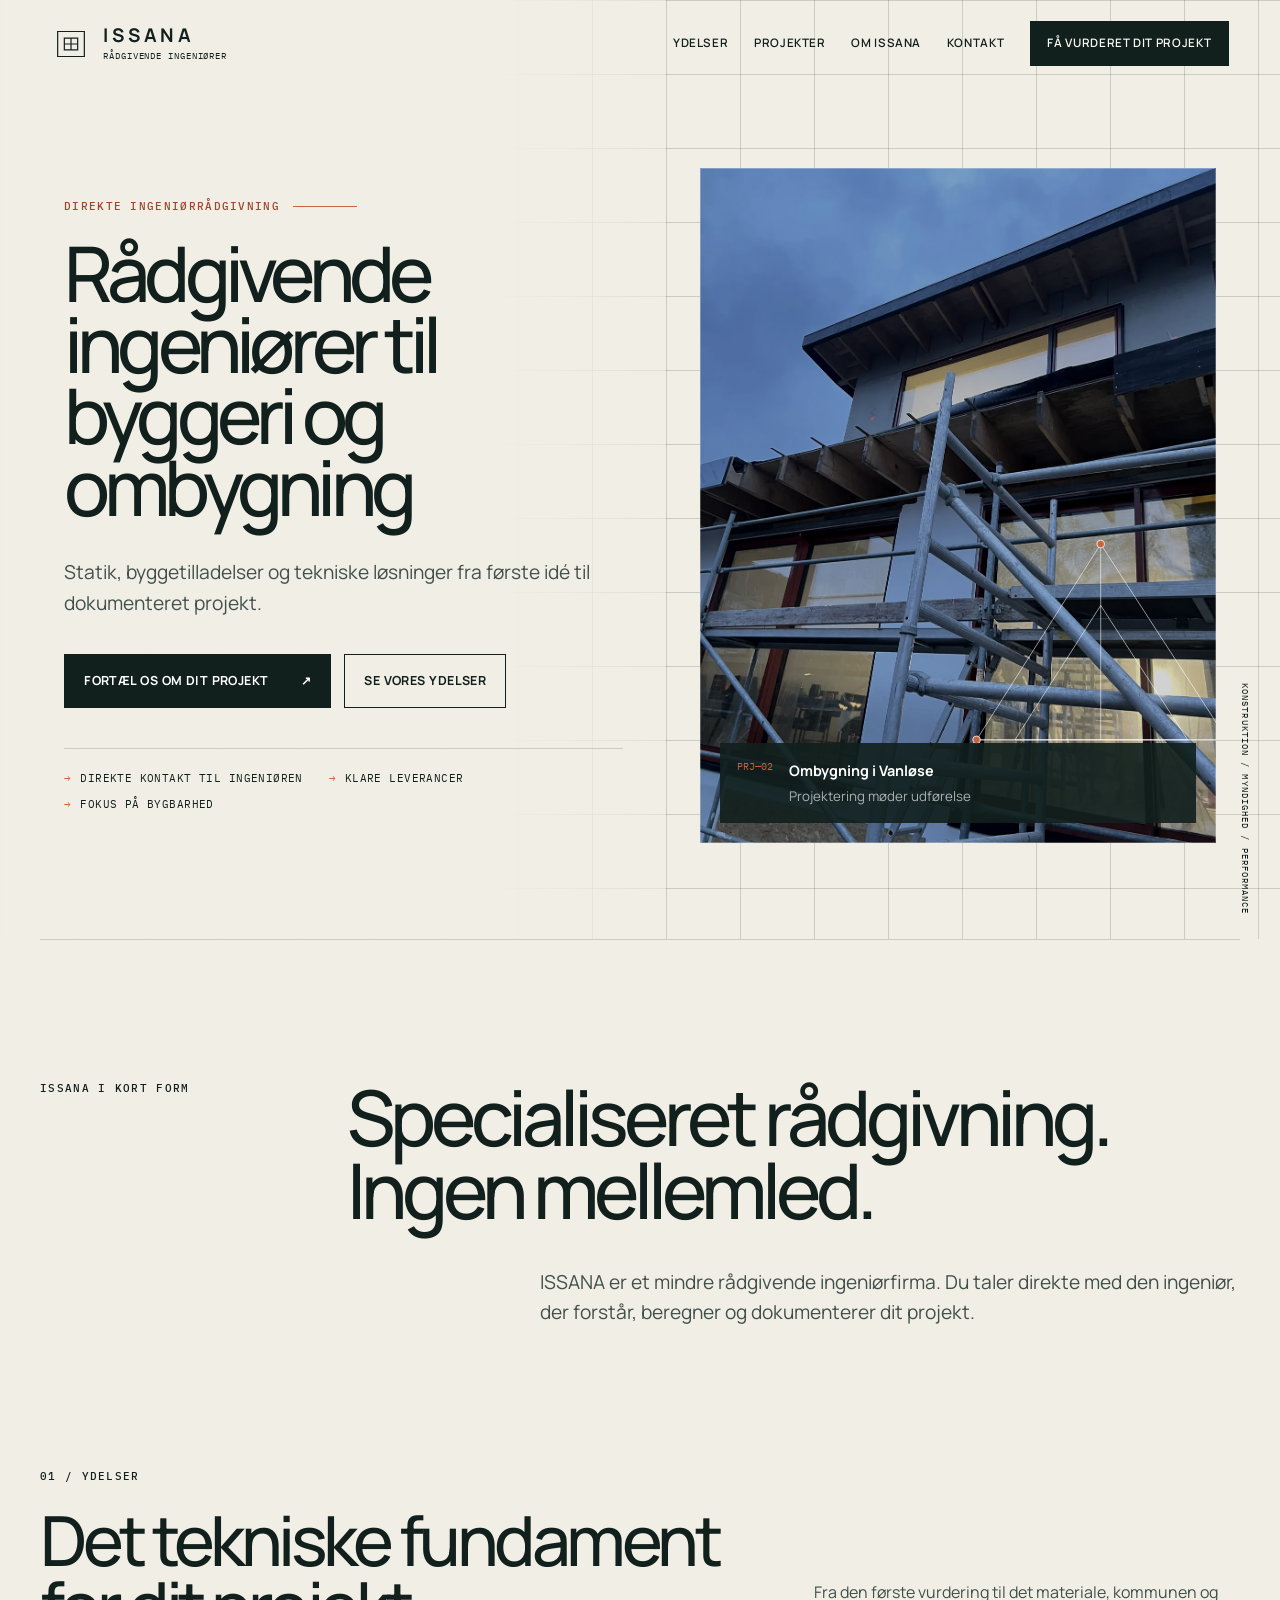
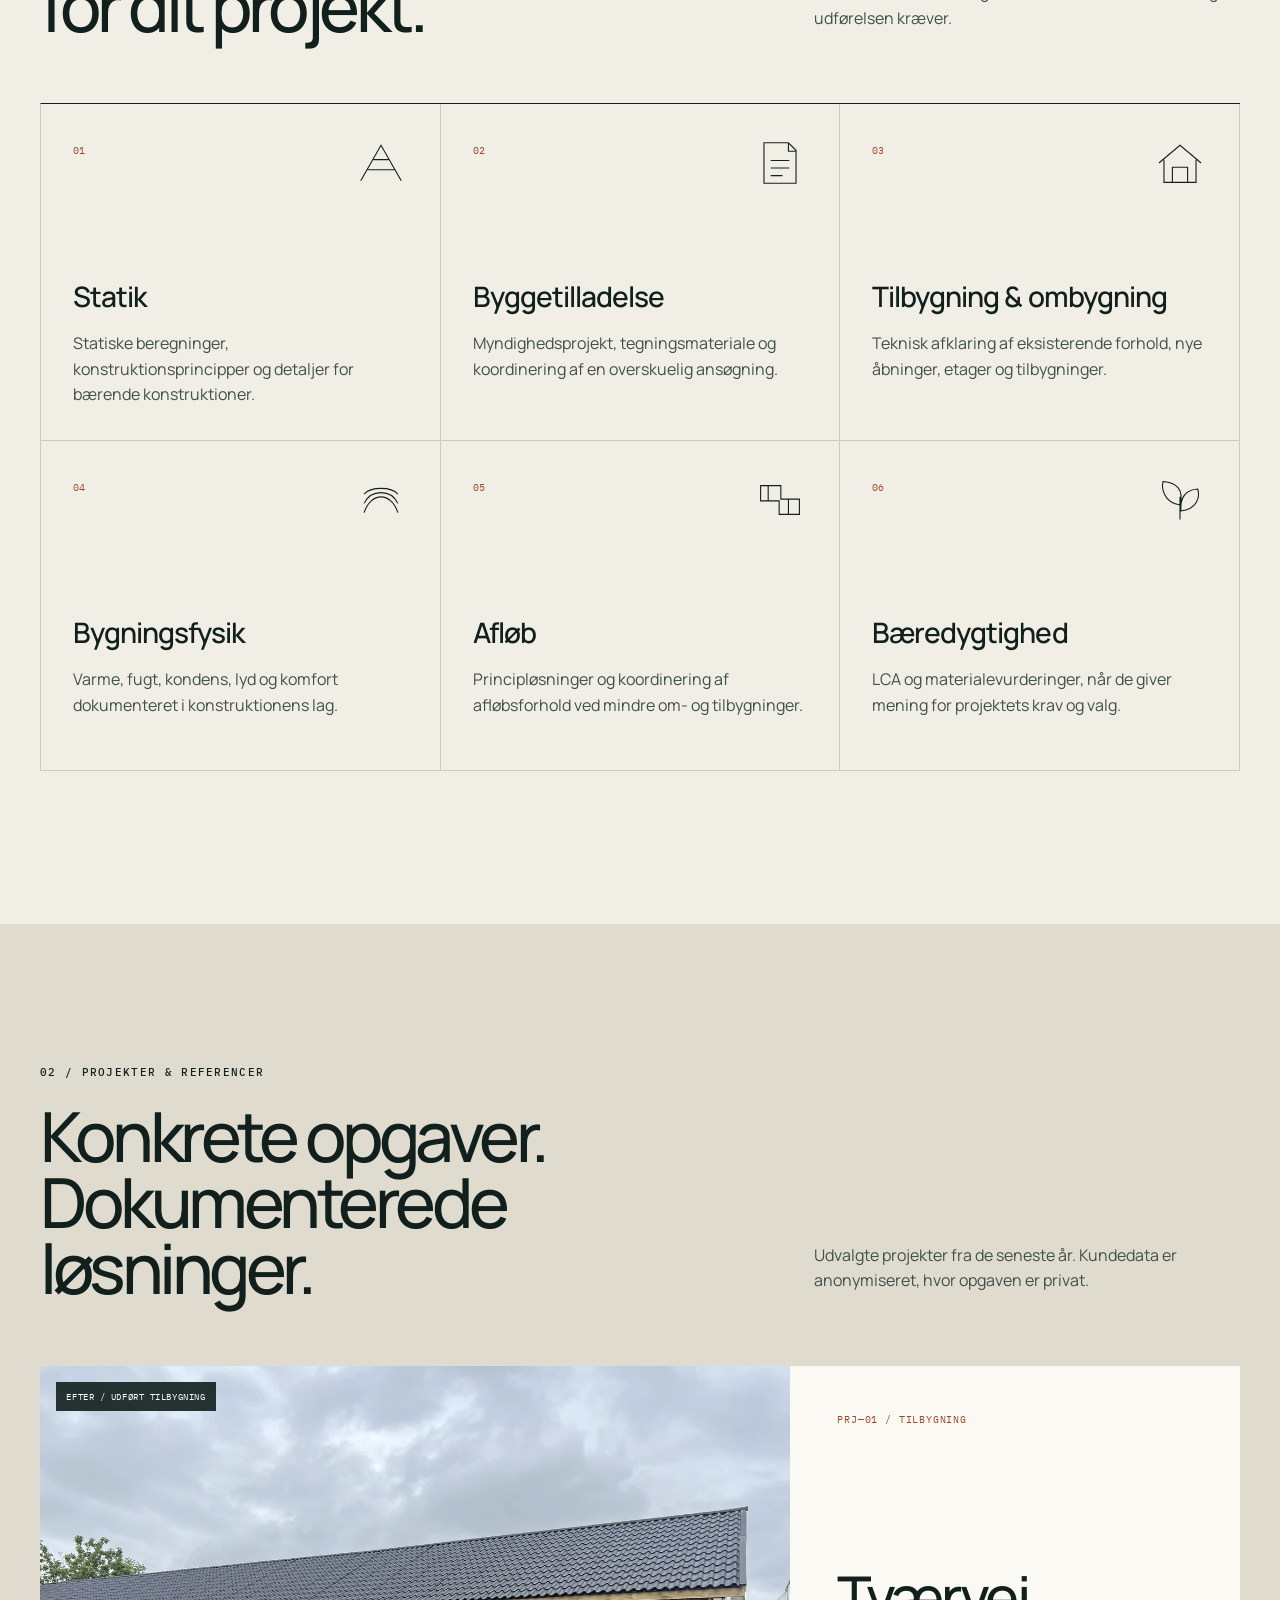
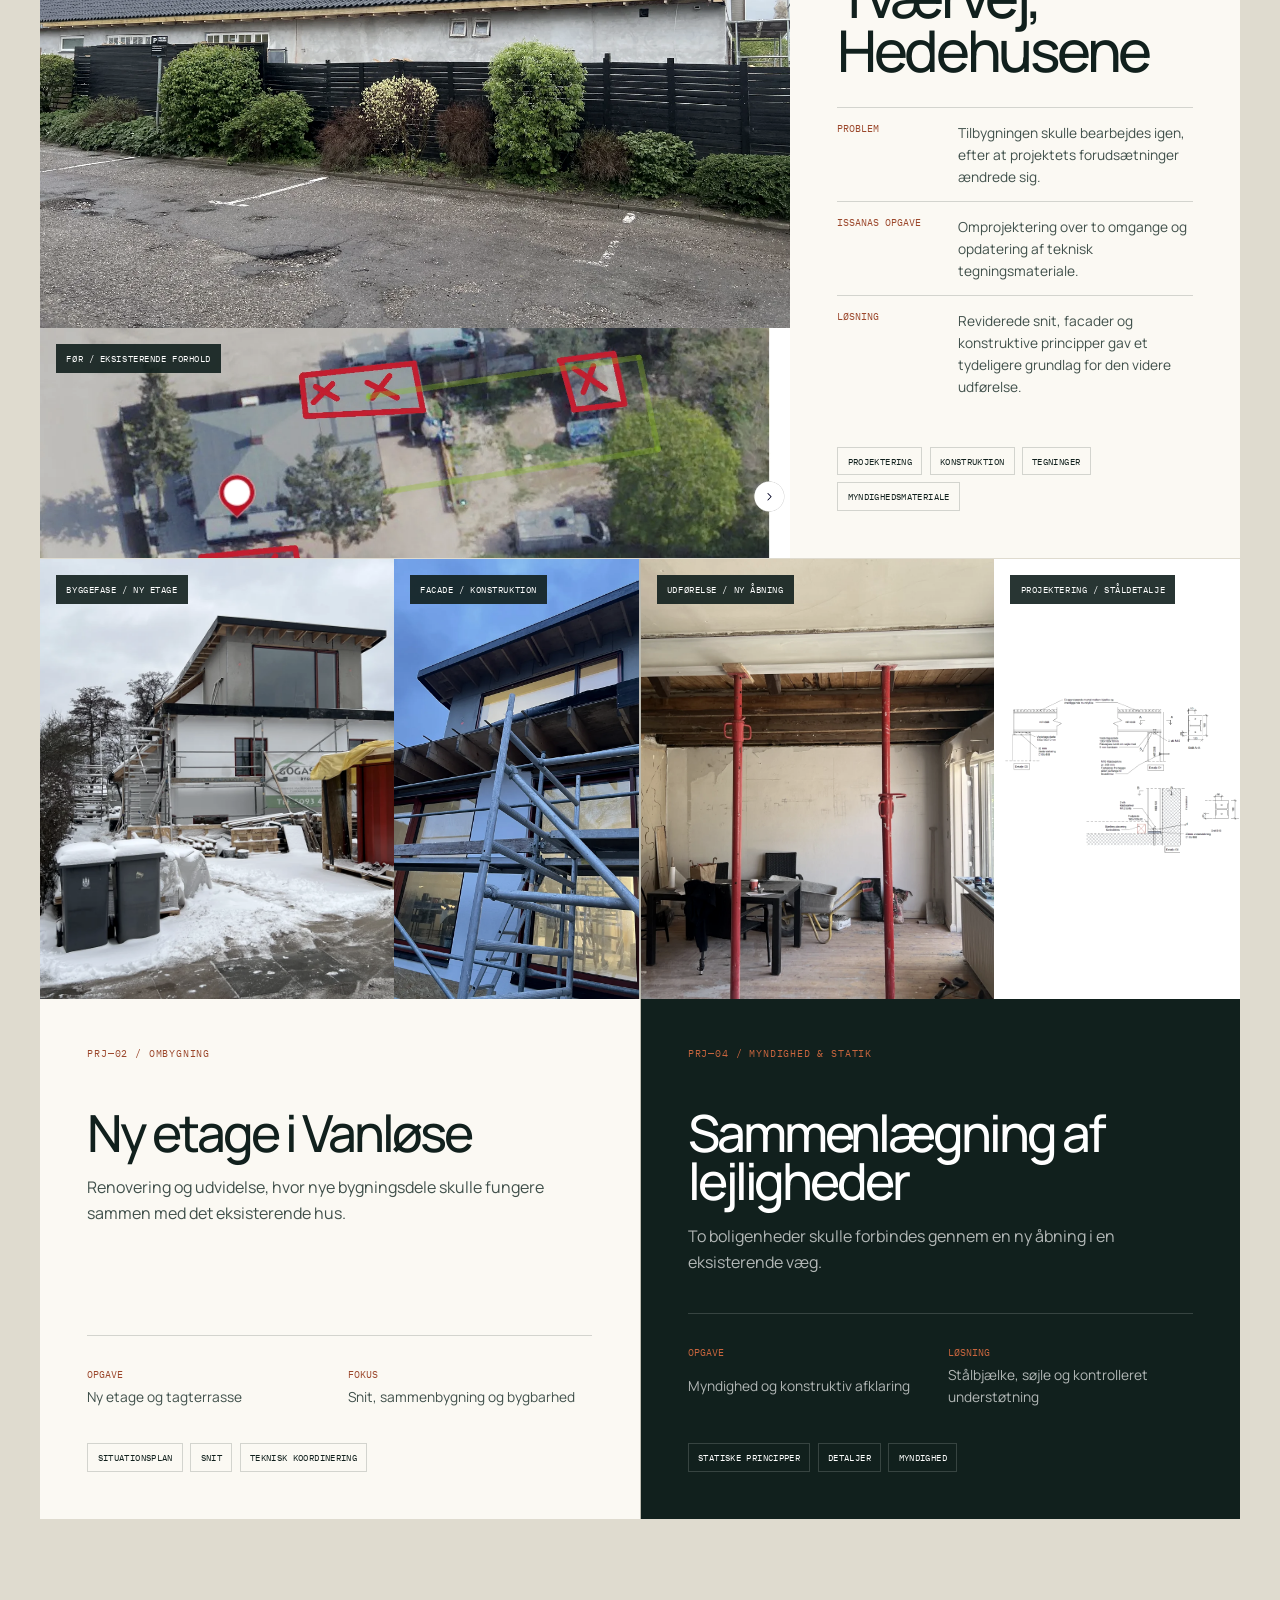
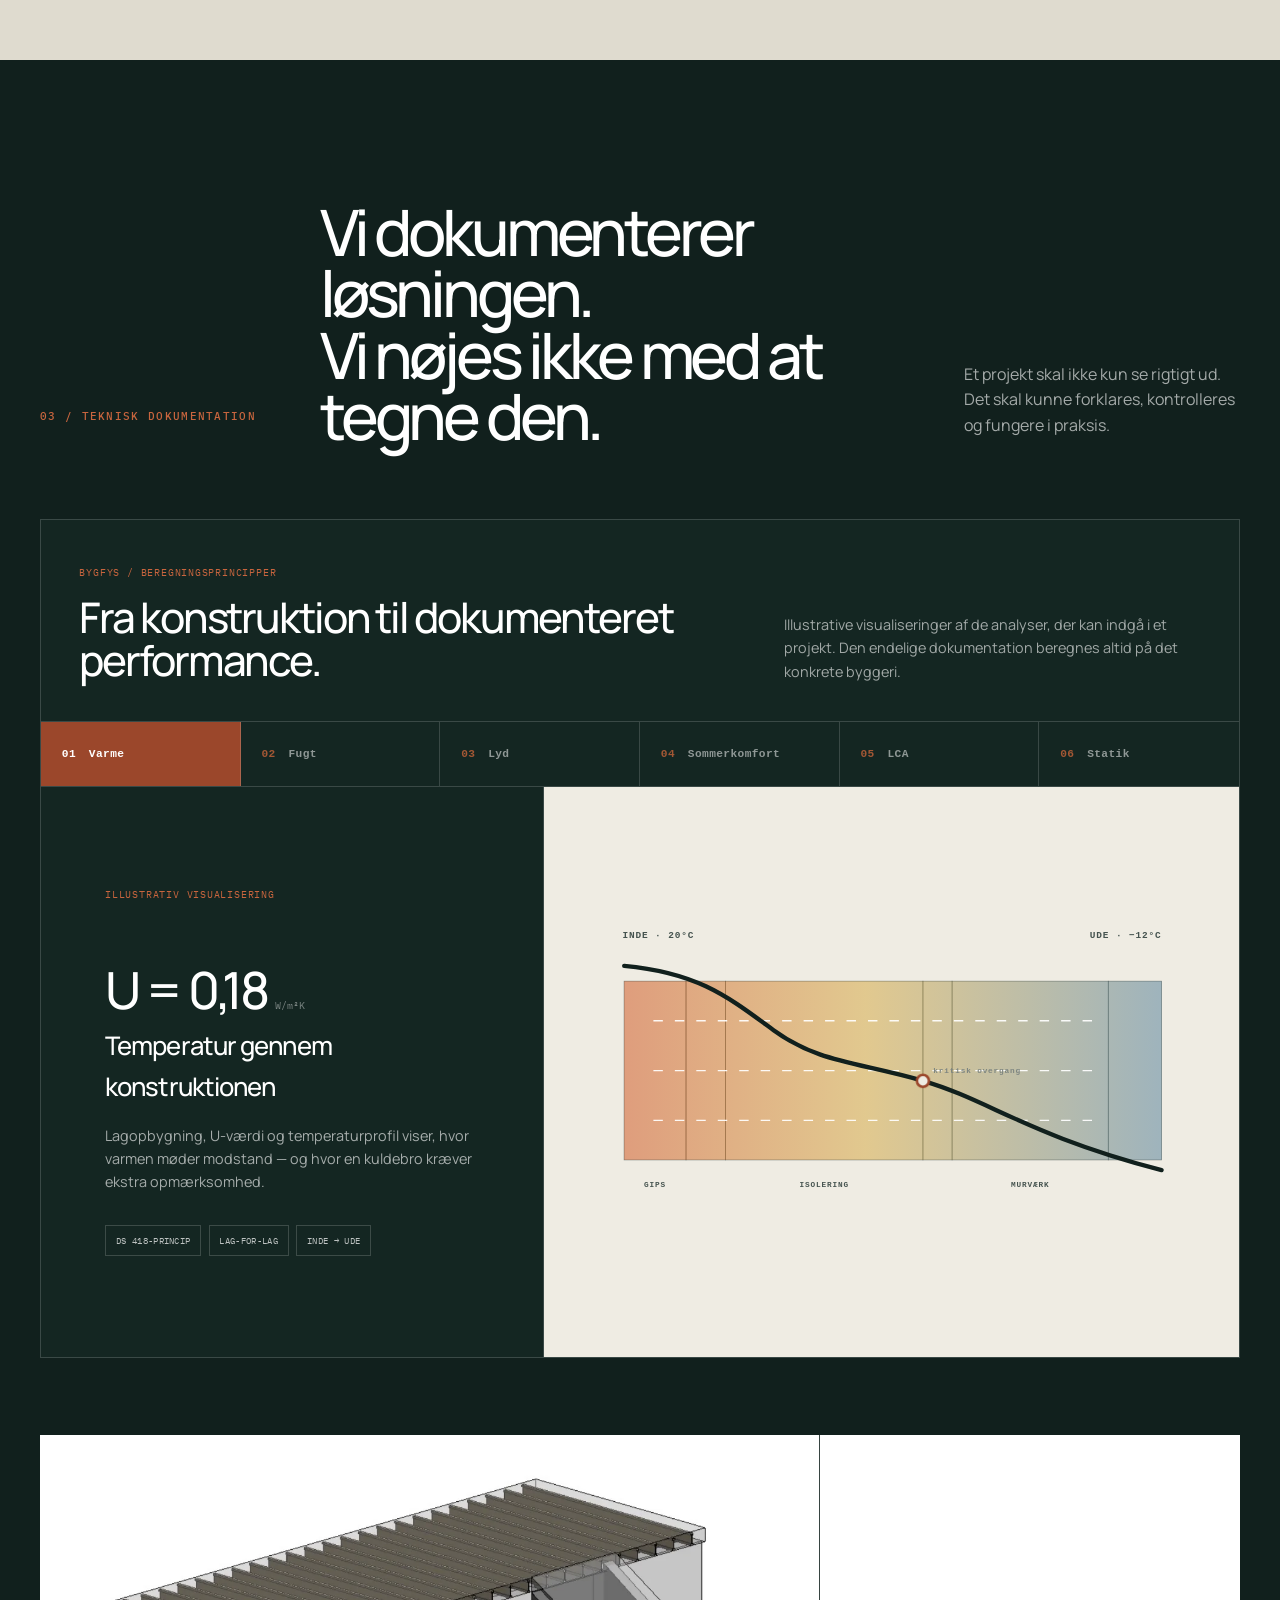
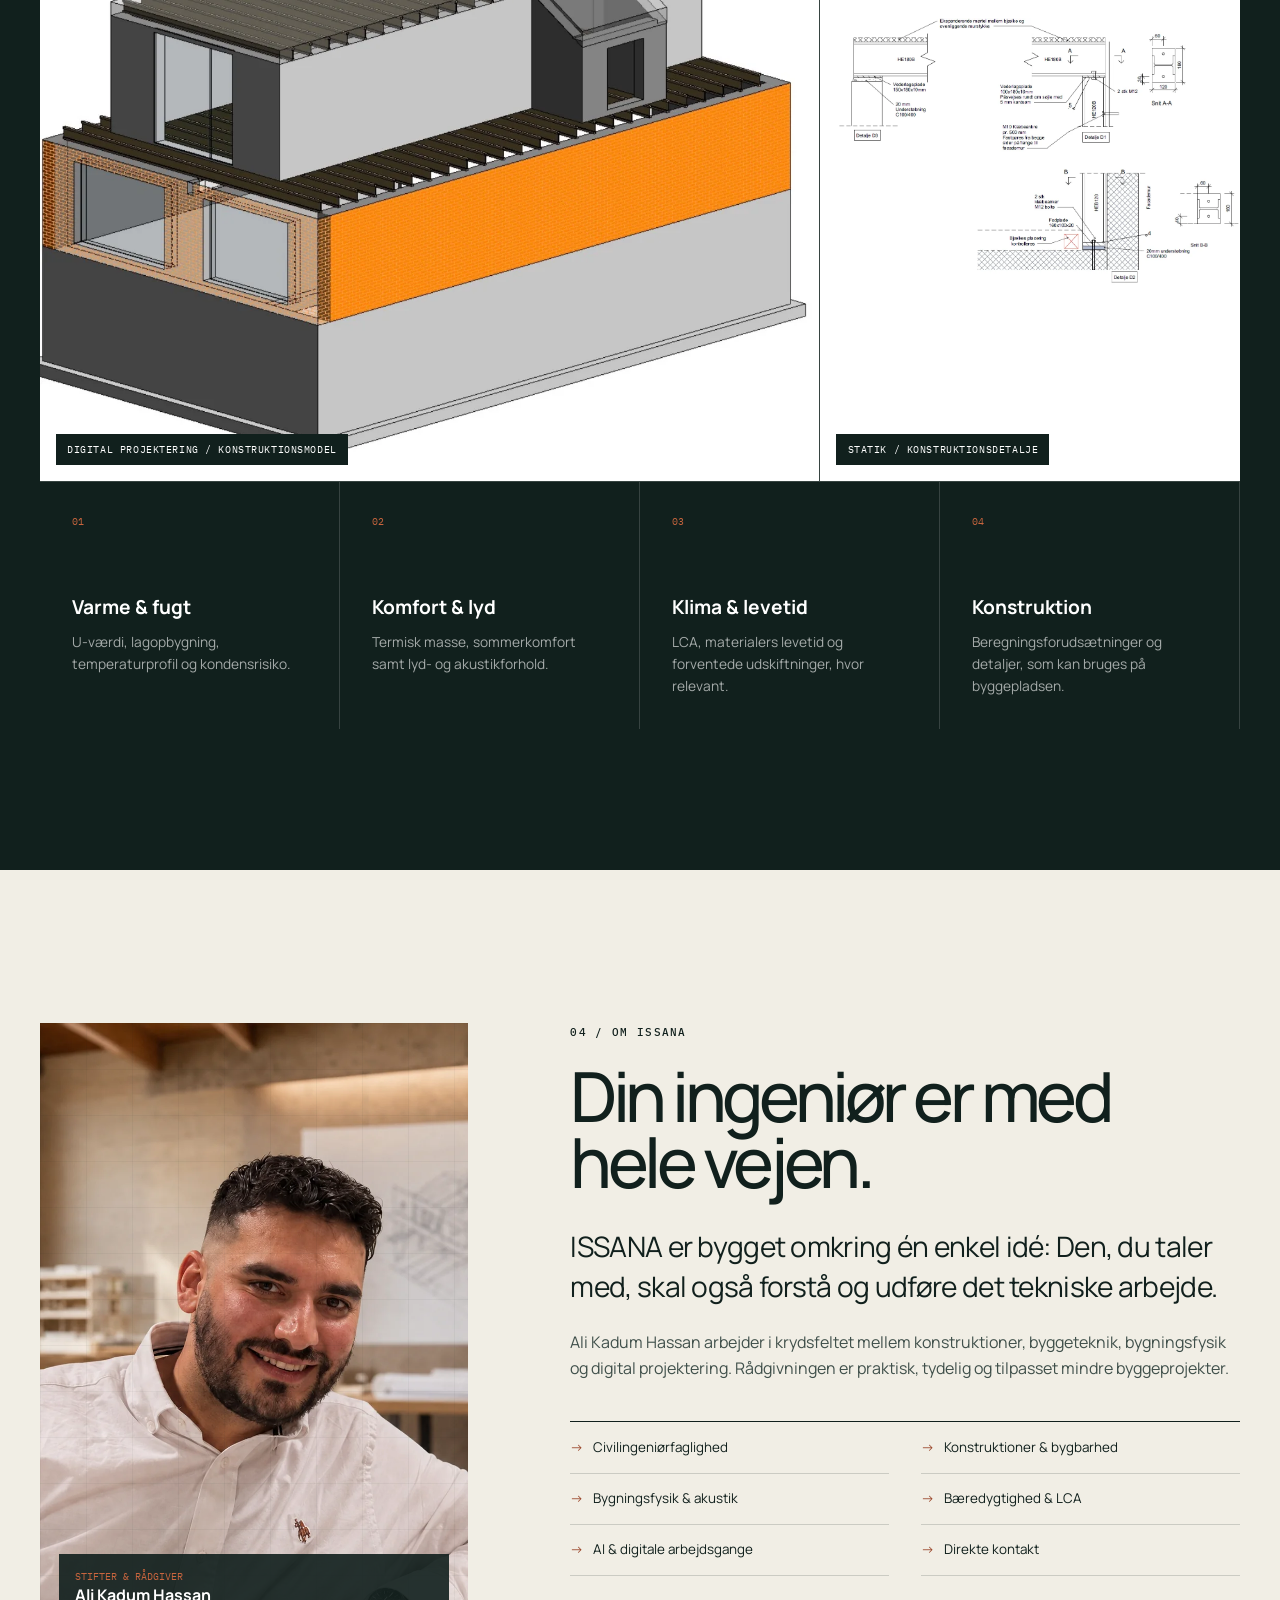
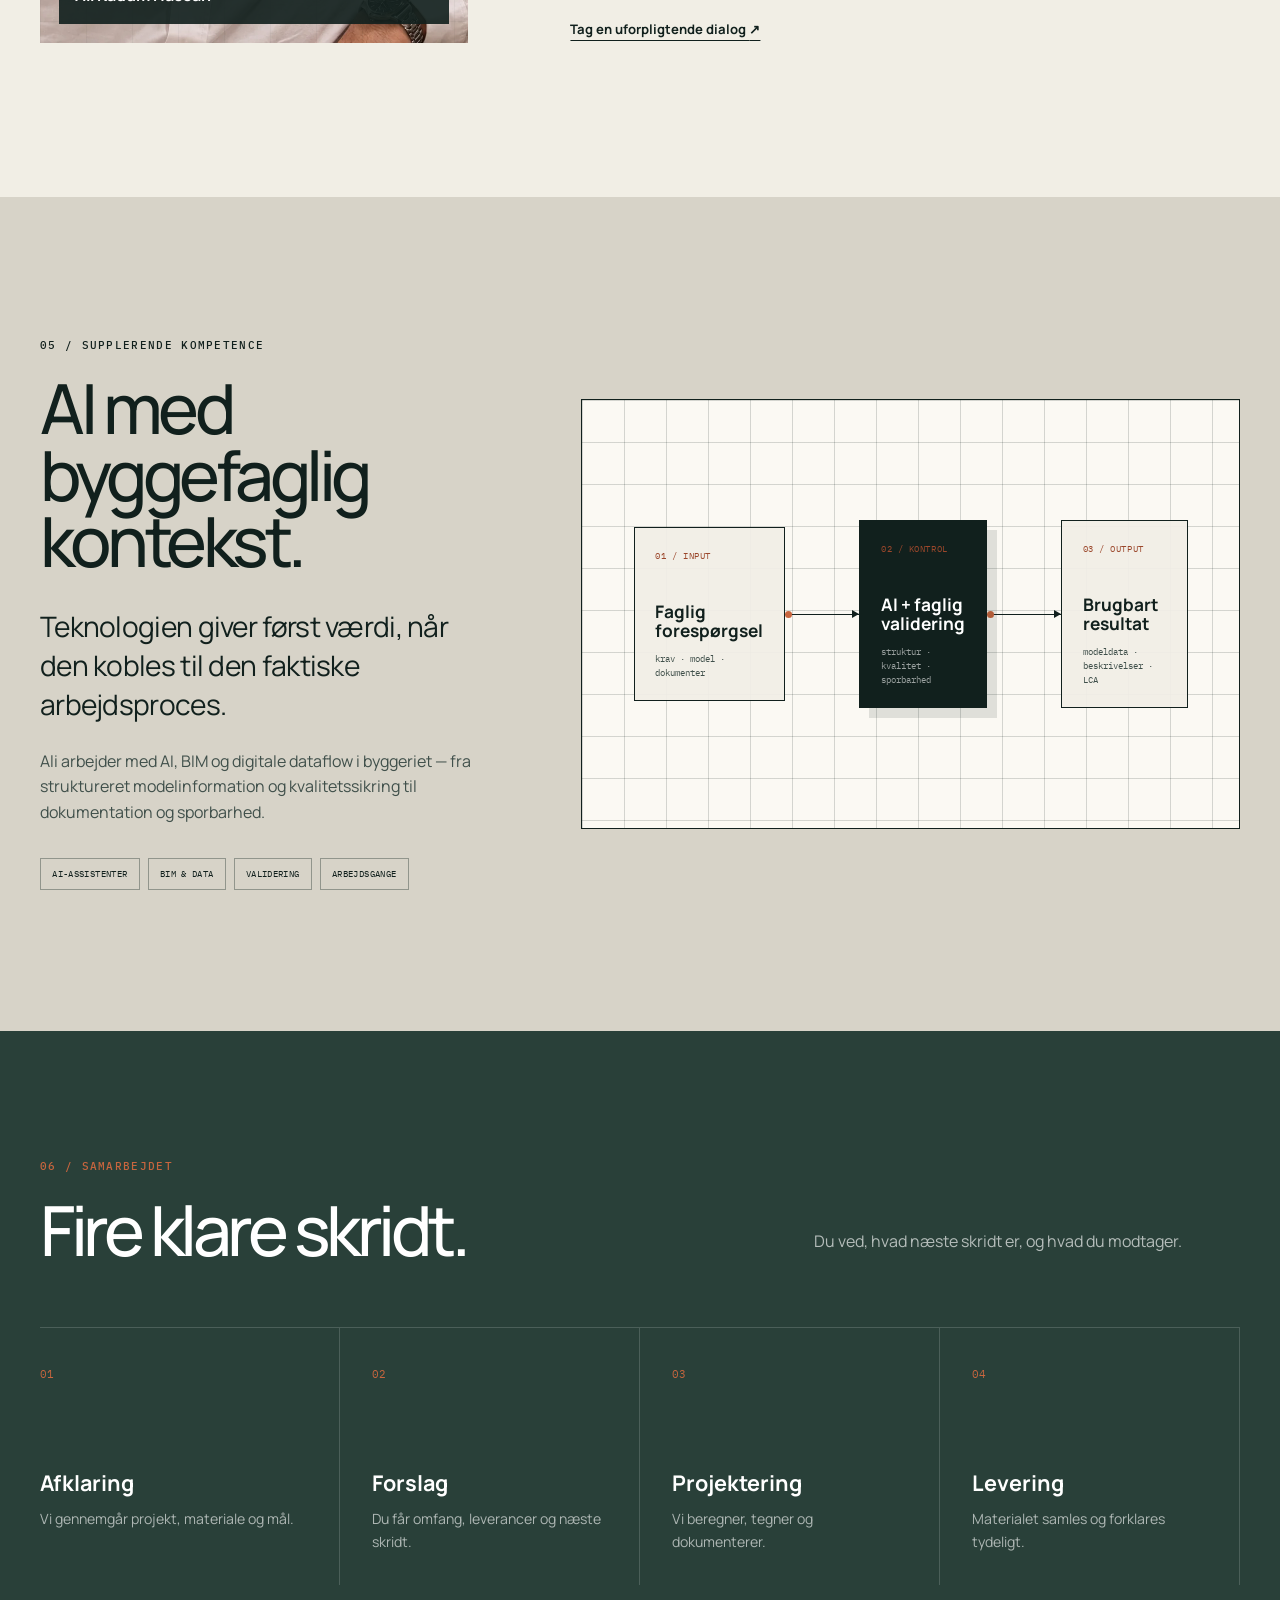
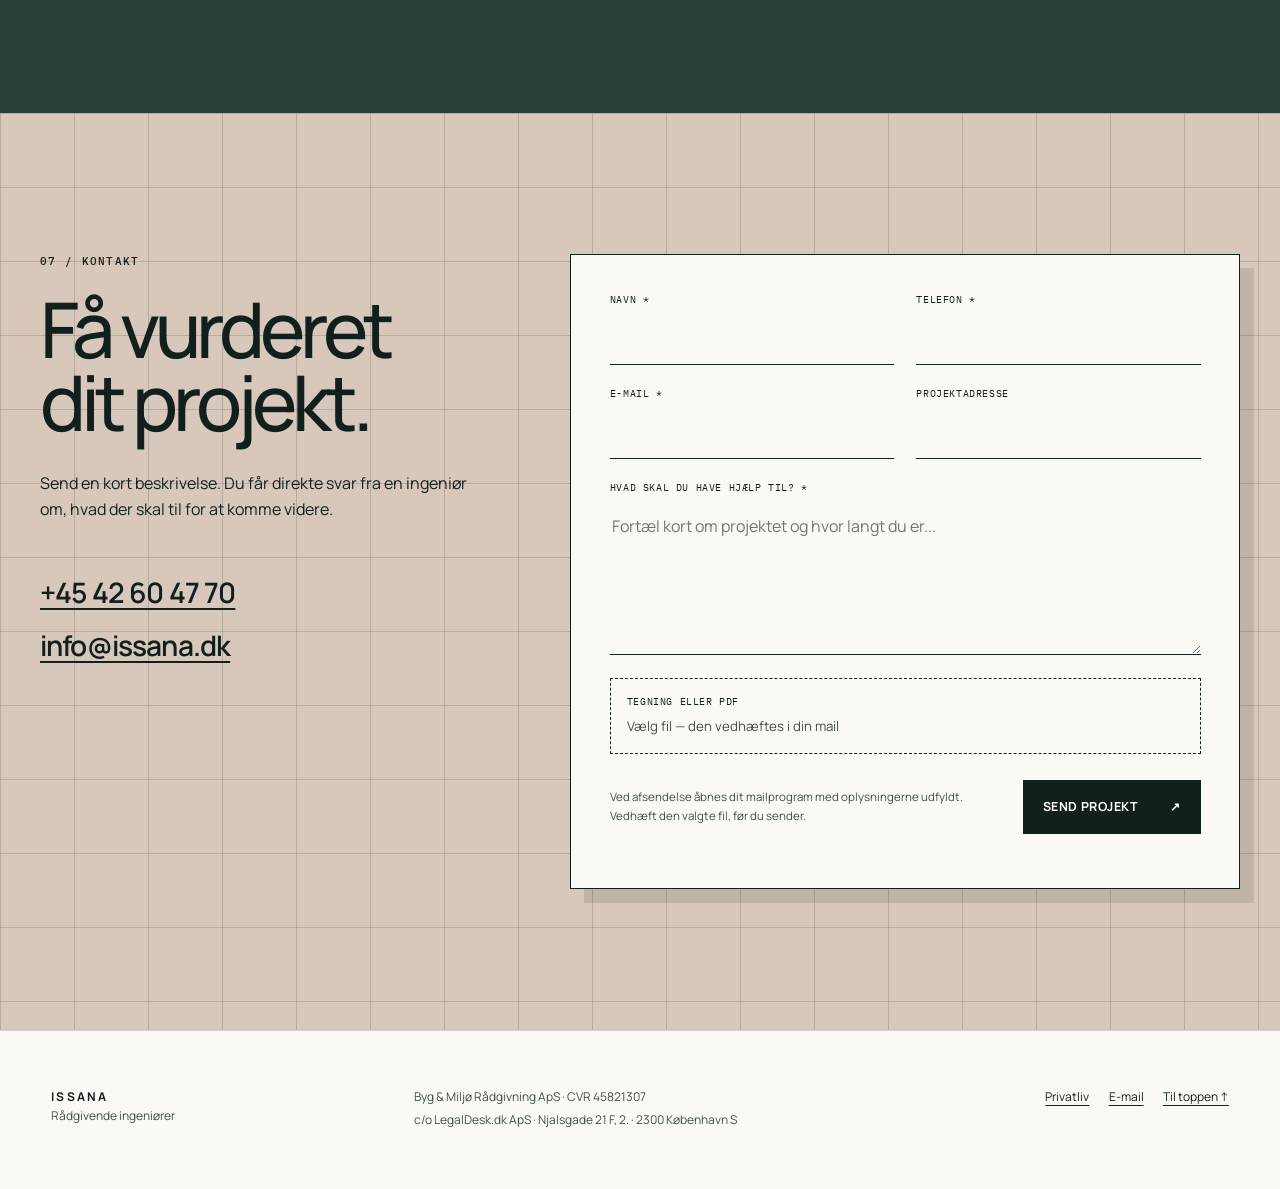
==== commit cff554b5: "Fix calculation carousel asset caching" ====
--- a/index.html
+++ b/index.html
@@ -18,7 +18,7 @@
   <link rel="preconnect" href="https://fonts.gstatic.com" crossorigin>
   <link href="https://fonts.googleapis.com/css2?family=IBM+Plex+Mono:wght@400;500&family=Manrope:wght@400;500;600;700&display=swap" rel="stylesheet">
   <link rel="preload" href="assets/hero-vanloese.webp" as="image" type="image/webp">
-  <link rel="stylesheet" href="styles.css">
+  <link rel="stylesheet" href="styles.css?v=20260911-3">
   <script type="application/ld+json">
   {"@context":"https://schema.org","@type":"ProfessionalService","name":"ISSANA","legalName":"Byg & Miljø Rådgivning ApS","url":"https://issana.dk/","email":"info@issana.dk","telephone":"+4542604770","description":"Rådgivende ingeniør inden for statik, byggetilladelser, ombygning, tilbygning, bygningsfysik, afløb og LCA.","areaServed":"Danmark","founder":{"@type":"Person","name":"Ali Kadum Hassan"},"address":{"@type":"PostalAddress","streetAddress":"Njalsgade 21 F, 2.","postalCode":"2300","addressLocality":"København S","addressCountry":"DK"},"hasOfferCatalog":{"@type":"OfferCatalog","name":"Ingeniørrådgivning","itemListElement":[{"@type":"Offer","itemOffered":{"@type":"Service","name":"Statiske beregninger og bærende konstruktioner"}},{"@type":"Offer","itemOffered":{"@type":"Service","name":"Byggetilladelse og myndighedsprojekt"}},{"@type":"Offer","itemOffered":{"@type":"Service","name":"Bygningsfysik"}}]}}
   </script>
@@ -84,15 +84,15 @@
           <p>Illustrative visualiseringer af de analyser, der kan indgå i et projekt. Den endelige dokumentation beregnes altid på det konkrete byggeri.</p>
         </div>
         <div class="calc-tabs" role="tablist" aria-label="Vælg beregningstype">
-          <button class="calc-tab is-active" type="button" role="tab" aria-selected="true" aria-controls="calc-statik" id="tab-statik" data-calc-target="statik"><span>01</span>Statik</button>
-          <button class="calc-tab" type="button" role="tab" aria-selected="false" aria-controls="calc-varme" id="tab-varme" data-calc-target="varme" tabindex="-1"><span>02</span>Varme</button>
-          <button class="calc-tab" type="button" role="tab" aria-selected="false" aria-controls="calc-fugt" id="tab-fugt" data-calc-target="fugt" tabindex="-1"><span>03</span>Fugt</button>
-          <button class="calc-tab" type="button" role="tab" aria-selected="false" aria-controls="calc-lyd" id="tab-lyd" data-calc-target="lyd" tabindex="-1"><span>04</span>Lyd</button>
-          <button class="calc-tab" type="button" role="tab" aria-selected="false" aria-controls="calc-sommer" id="tab-sommer" data-calc-target="sommer" tabindex="-1"><span>05</span>Sommerkomfort</button>
-          <button class="calc-tab" type="button" role="tab" aria-selected="false" aria-controls="calc-lca" id="tab-lca" data-calc-target="lca" tabindex="-1"><span>06</span>LCA</button>
+          <button class="calc-tab is-active" type="button" role="tab" aria-selected="true" aria-controls="calc-varme" id="tab-varme" data-calc-target="varme"><span>01</span>Varme</button>
+          <button class="calc-tab" type="button" role="tab" aria-selected="false" aria-controls="calc-fugt" id="tab-fugt" data-calc-target="fugt" tabindex="-1"><span>02</span>Fugt</button>
+          <button class="calc-tab" type="button" role="tab" aria-selected="false" aria-controls="calc-lyd" id="tab-lyd" data-calc-target="lyd" tabindex="-1"><span>03</span>Lyd</button>
+          <button class="calc-tab" type="button" role="tab" aria-selected="false" aria-controls="calc-sommer" id="tab-sommer" data-calc-target="sommer" tabindex="-1"><span>04</span>Sommerkomfort</button>
+          <button class="calc-tab" type="button" role="tab" aria-selected="false" aria-controls="calc-lca" id="tab-lca" data-calc-target="lca" tabindex="-1"><span>05</span>LCA</button>
+          <button class="calc-tab" type="button" role="tab" aria-selected="false" aria-controls="calc-statik" id="tab-statik" data-calc-target="statik" tabindex="-1"><span>06</span>Statik</button>
         </div>
         <div class="calc-stage">
-          <article class="calc-panel is-active" id="calc-statik" role="tabpanel" aria-labelledby="tab-statik" data-calc-panel="statik">
+          <article class="calc-panel" id="calc-statik" role="tabpanel" aria-labelledby="tab-statik" data-calc-panel="statik" hidden>
             <div class="calc-copy"><span class="calc-status">Illustrativ visualisering</span><p class="calc-number">M<sub>Ed</sub> <small>/ deformation / brud</small></p><h4>Fra last til moment og kapacitet</h4><p>Lasten føres gennem konstruktionen, momentkurven beregnes, og bjælkens deformation og udnyttelse kontrolleres før detaljen fastlægges.</p><ul><li>Lastkombination</li><li>Moment</li><li>Brudgrænsetilstand</li></ul></div>
             <div class="calc-visual" aria-hidden="true">
               <svg viewBox="0 0 720 420">
@@ -110,7 +110,7 @@
             </div>
           </article>
 
-          <article class="calc-panel" id="calc-varme" role="tabpanel" aria-labelledby="tab-varme" data-calc-panel="varme" hidden>
+          <article class="calc-panel is-active" id="calc-varme" role="tabpanel" aria-labelledby="tab-varme" data-calc-panel="varme">
             <div class="calc-copy"><span class="calc-status">Illustrativ visualisering</span><p class="calc-number">U = 0,18 <small>W/m²K</small></p><h4>Temperatur gennem konstruktionen</h4><p>Lagopbygning, U-værdi og temperaturprofil viser, hvor varmen møder modstand — og hvor en kuldebro kræver ekstra opmærksomhed.</p><ul><li>DS 418-princip</li><li>Lag-for-lag</li><li>Inde → ude</li></ul></div>
             <div class="calc-visual" aria-hidden="true">
               <svg viewBox="0 0 720 420">
@@ -210,6 +210,6 @@
   </main>
 
   <footer class="site-footer"><div class="footer-brand"><strong>ISSANA</strong><span>Rådgivende ingeniører</span></div><div class="footer-legal"><p>Byg & Miljø Rådgivning ApS · CVR 45821307</p><p>c/o LegalDesk.dk ApS · Njalsgade 21 F, 2. · 2300 København S</p></div><div class="footer-links"><a href="privacy.html">Privatliv</a><a href="mailto:info@issana.dk">E-mail</a><a href="#top">Til toppen ↑</a></div></footer>
-  <script src="script.js"></script>
+  <script src="script.js?v=20260911-3"></script>
 </body>
 </html>
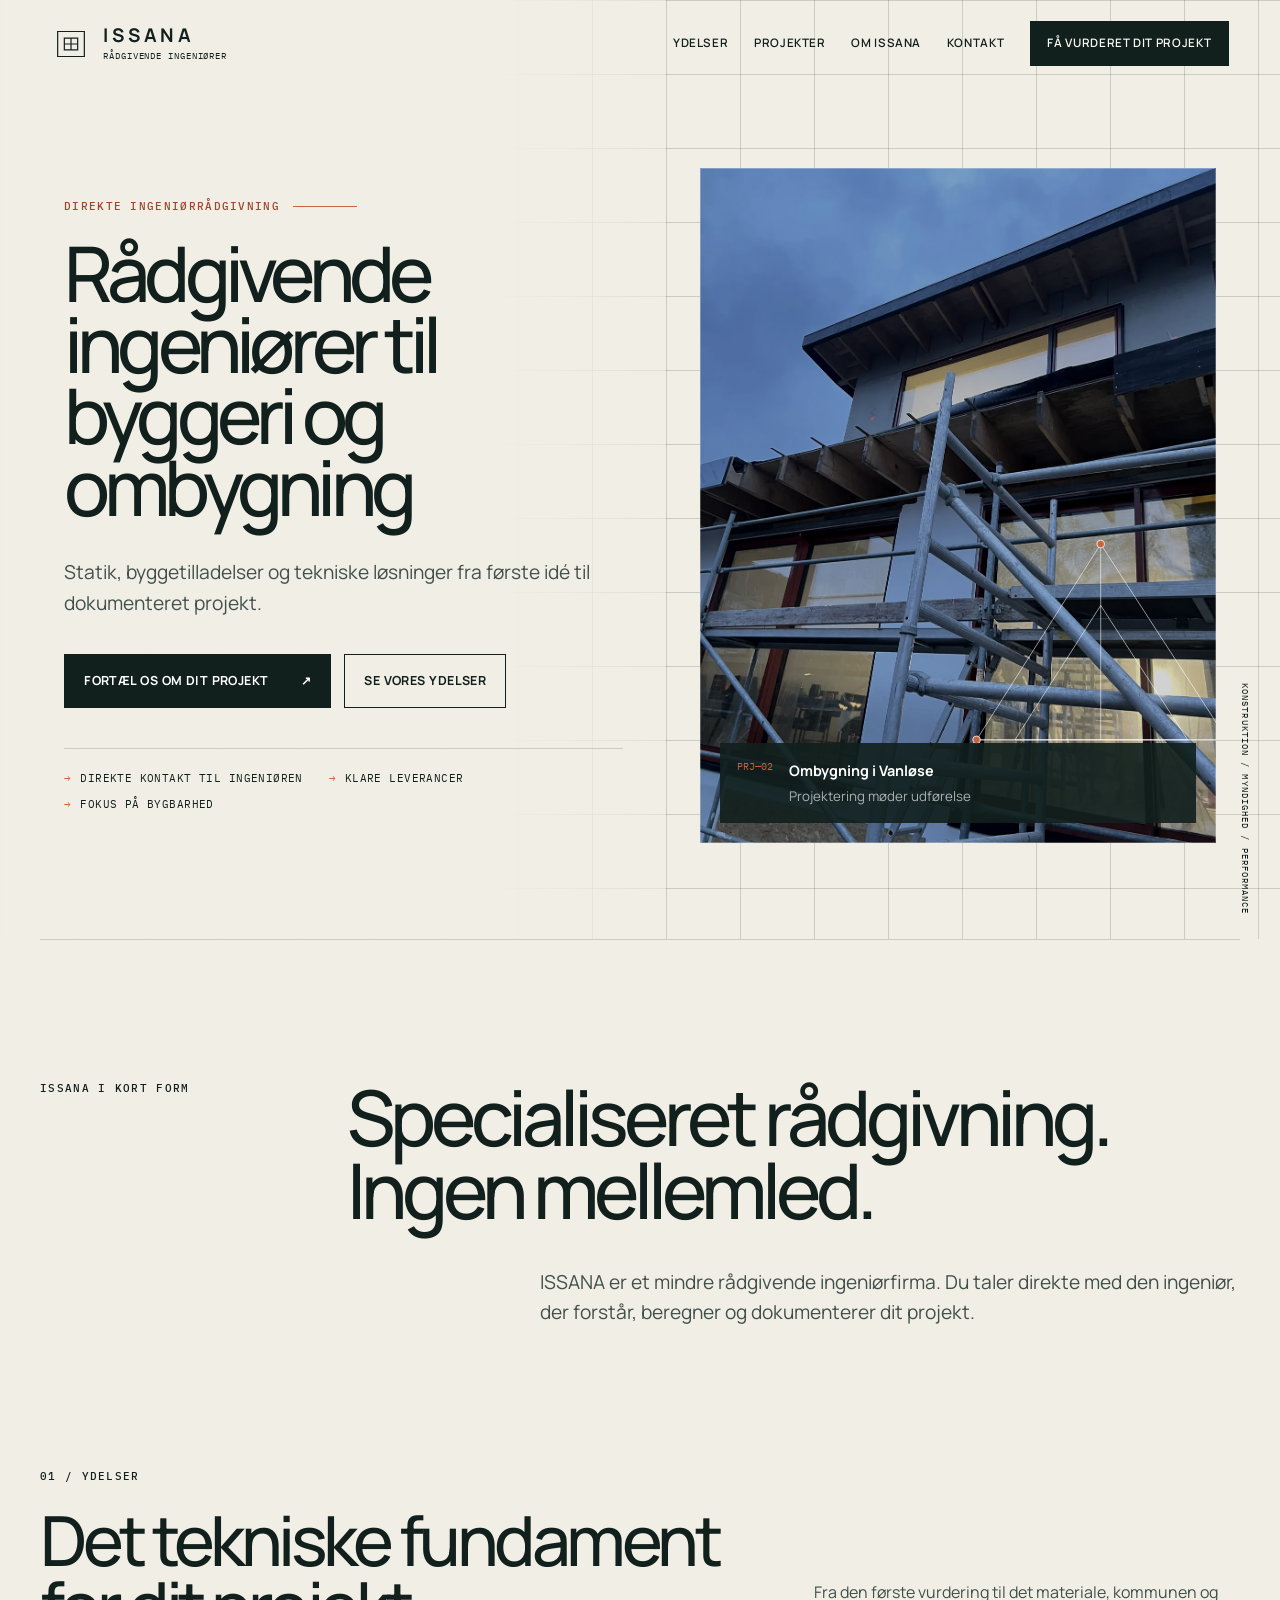
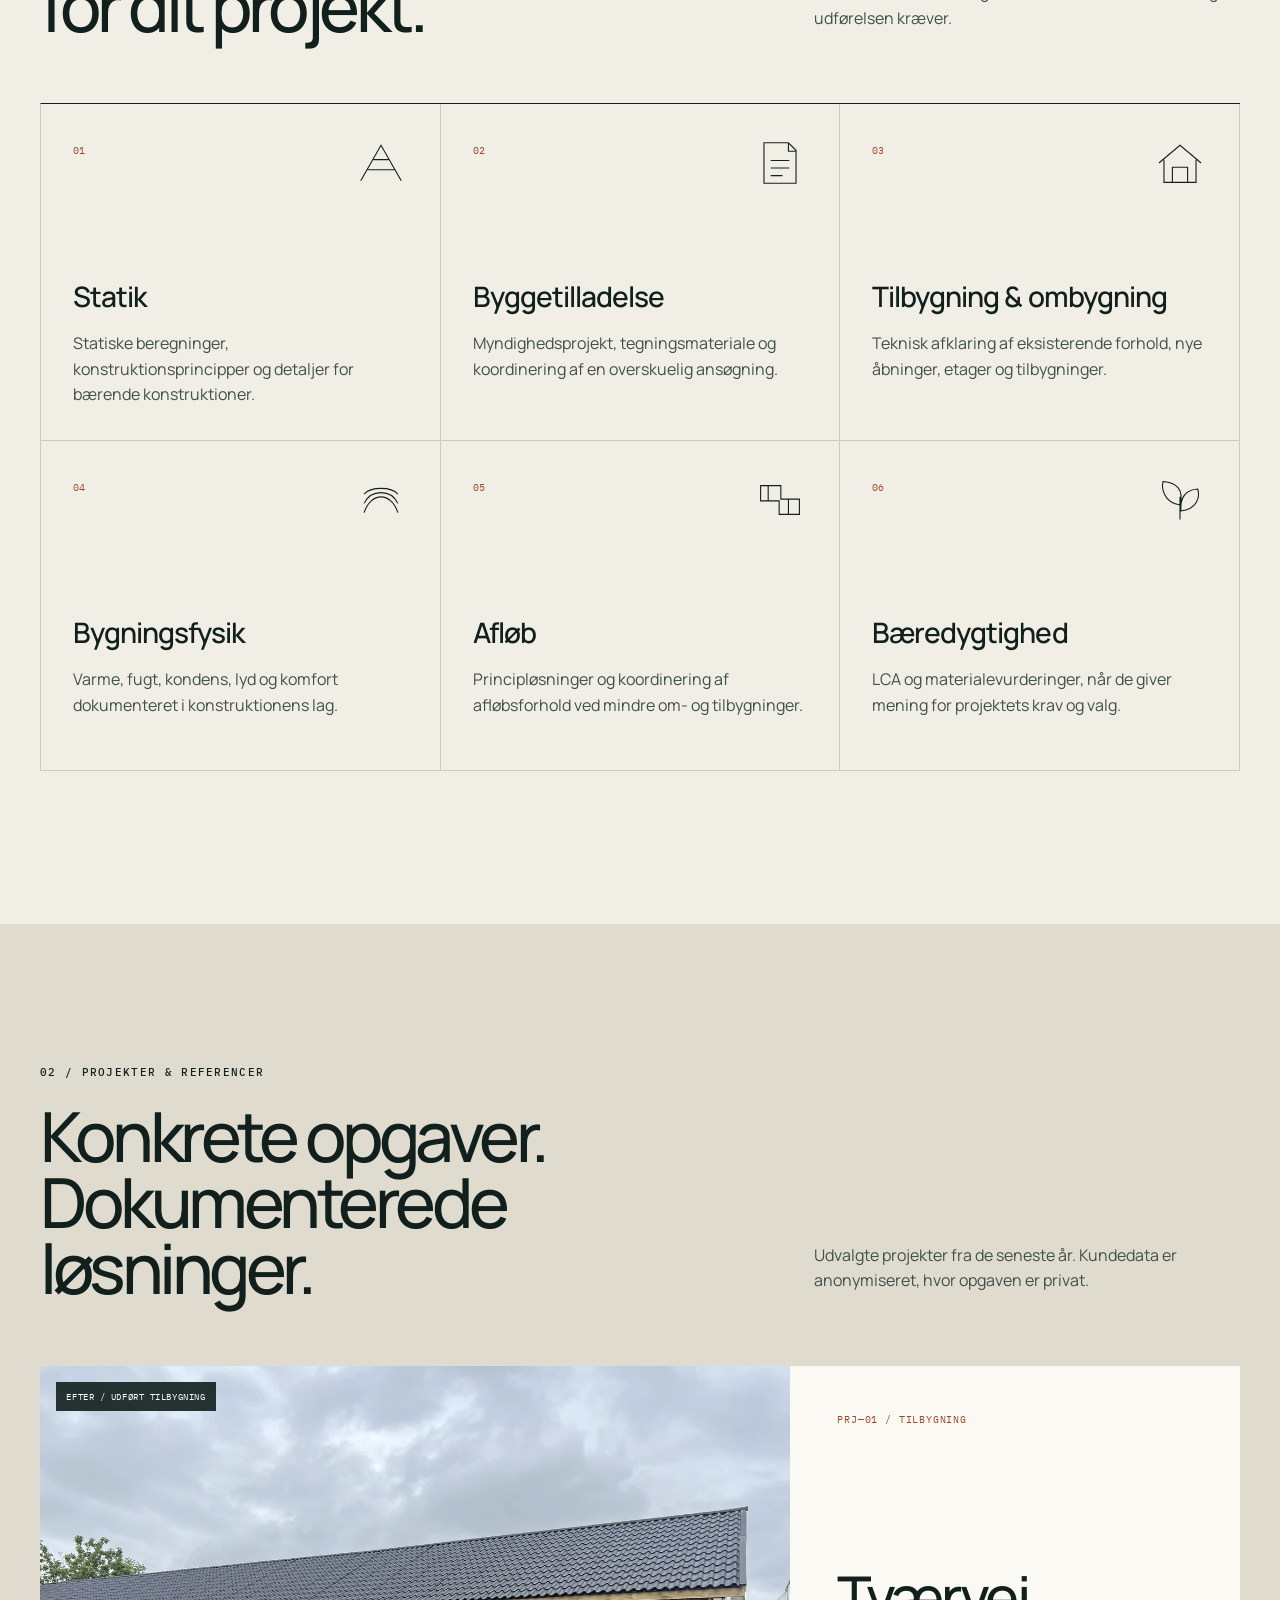
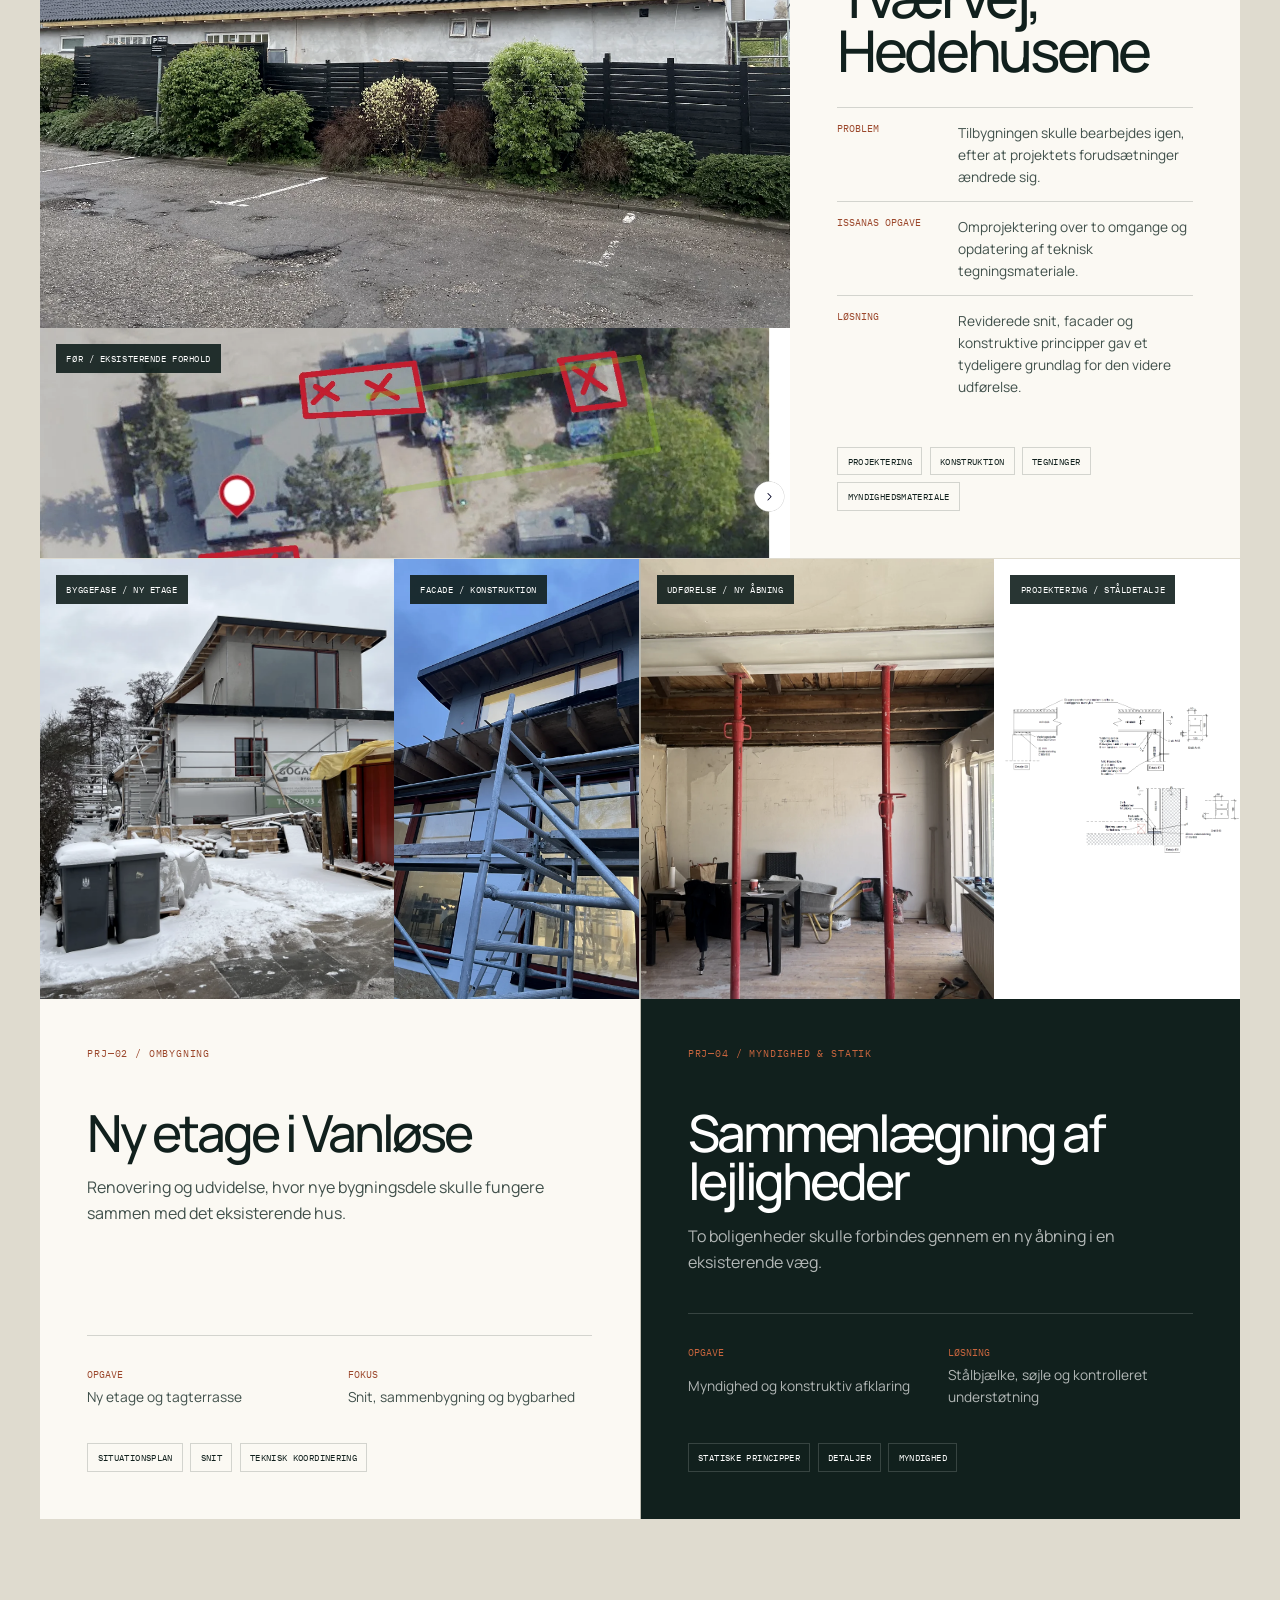
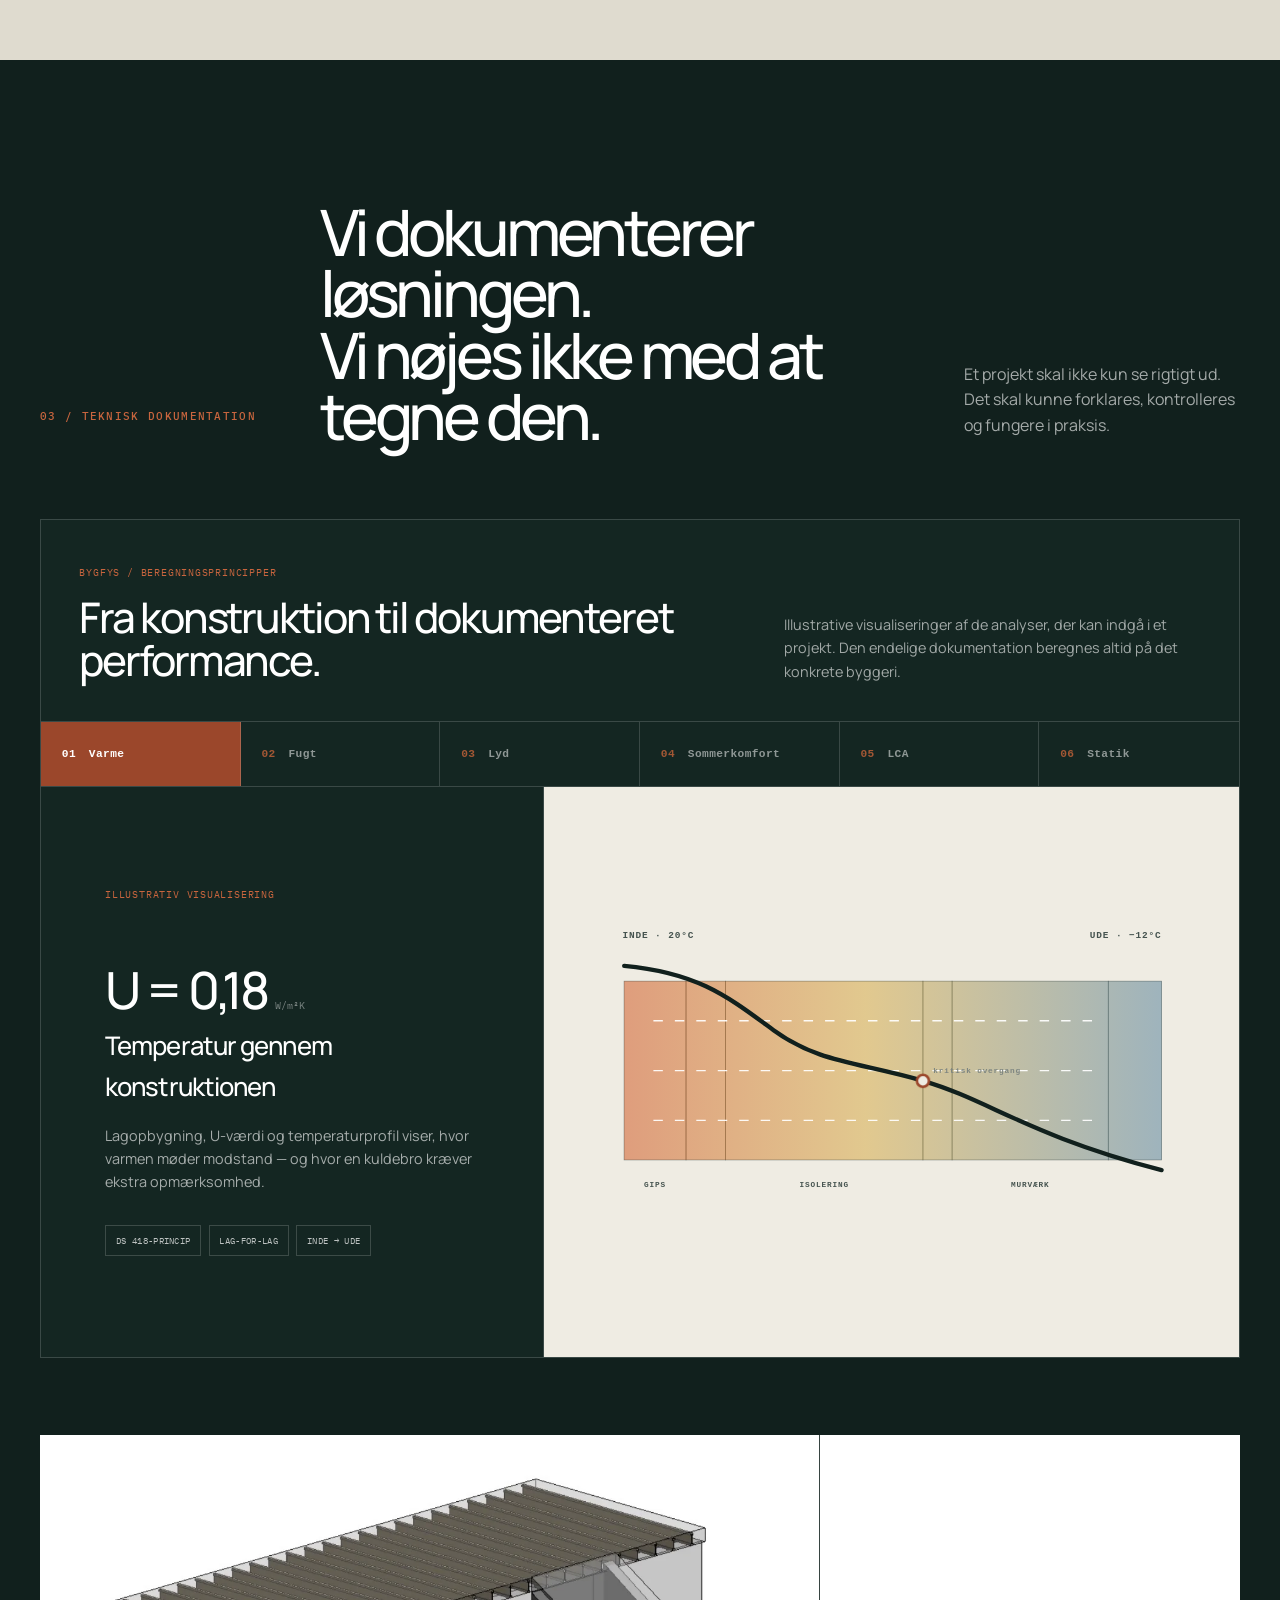
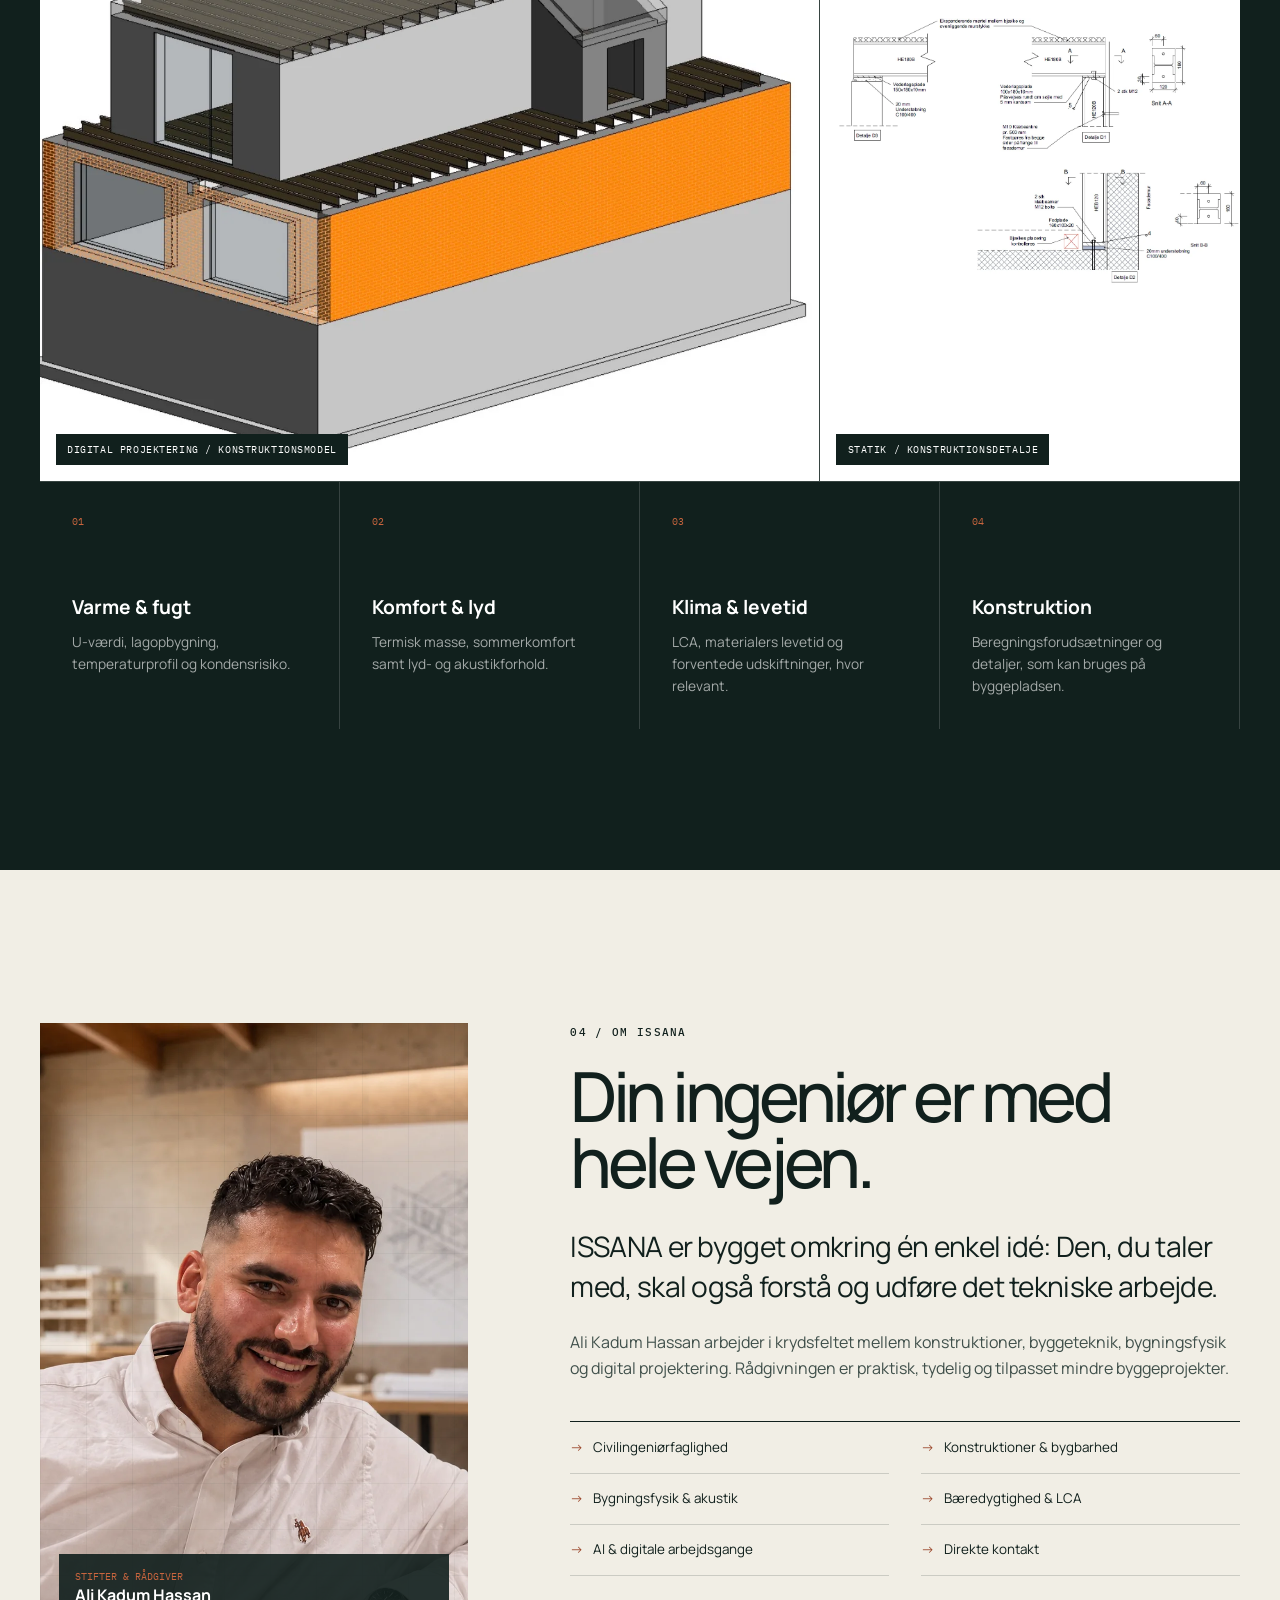
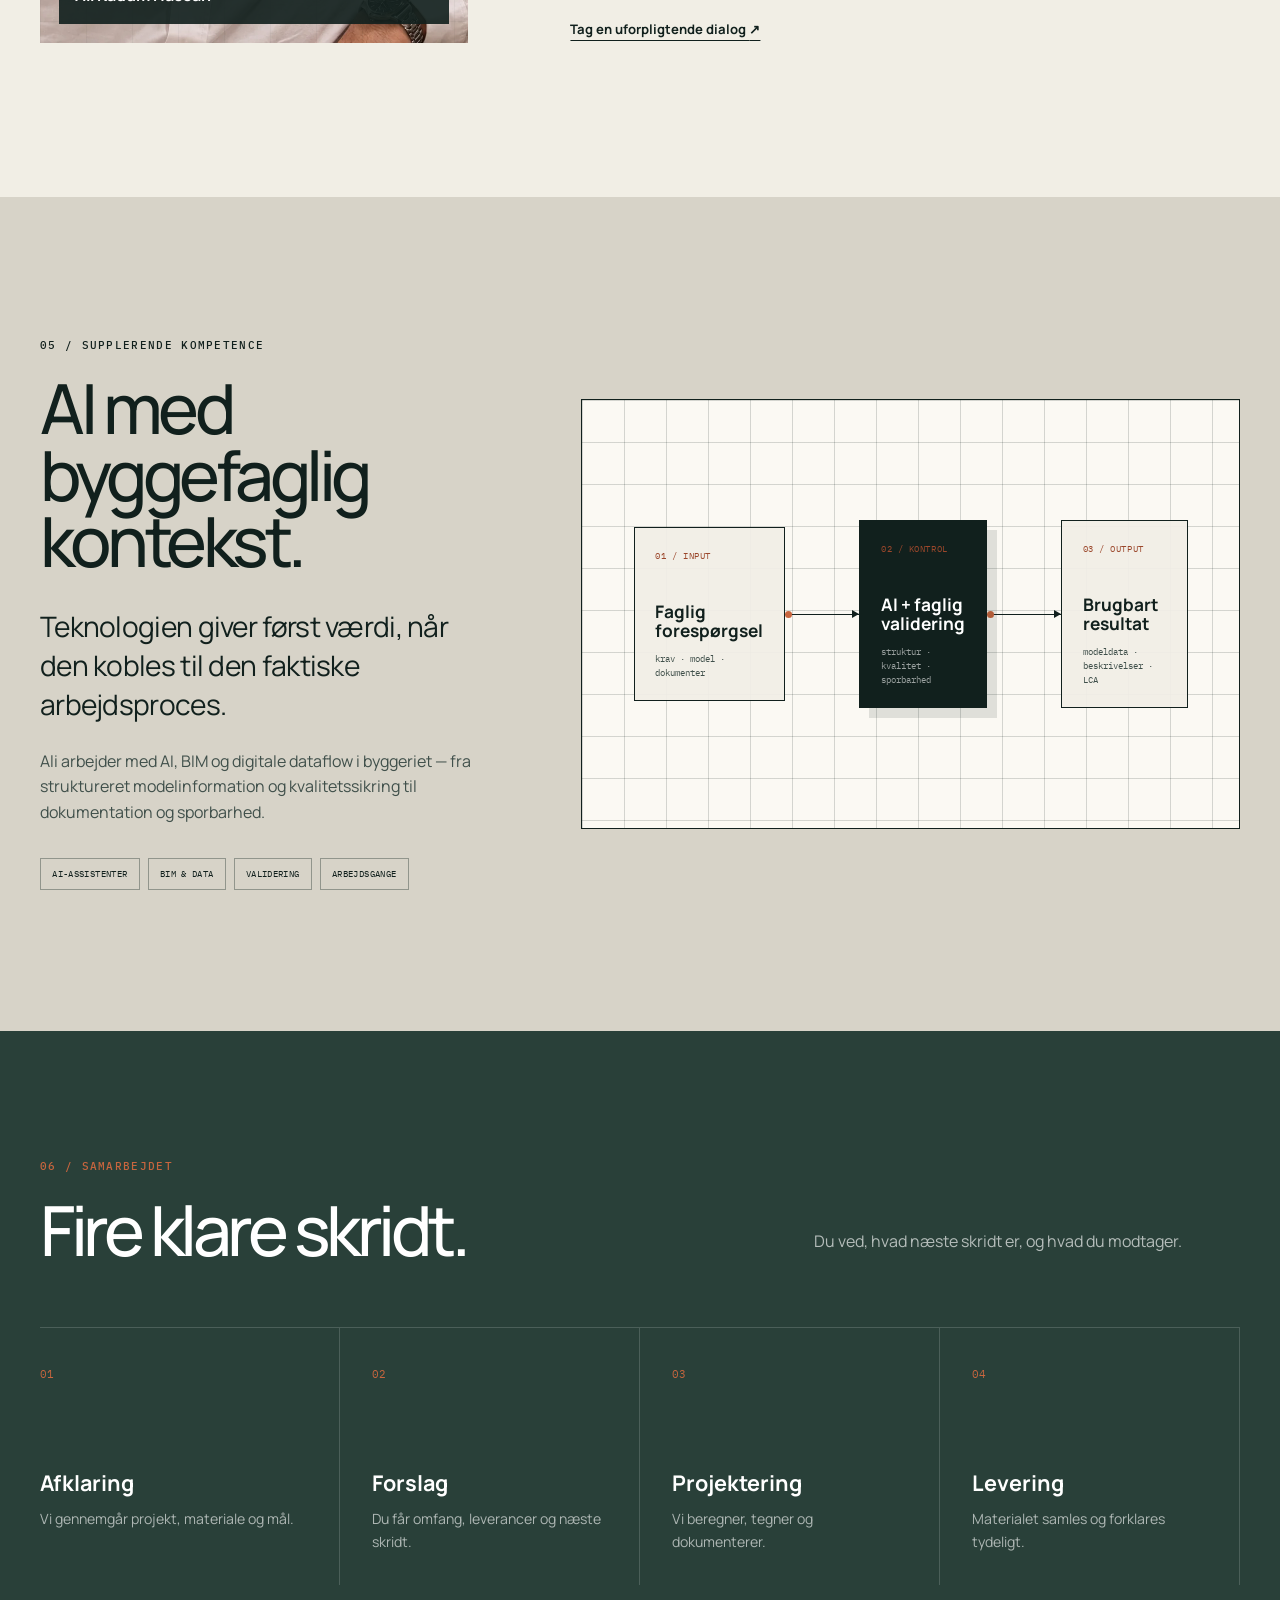
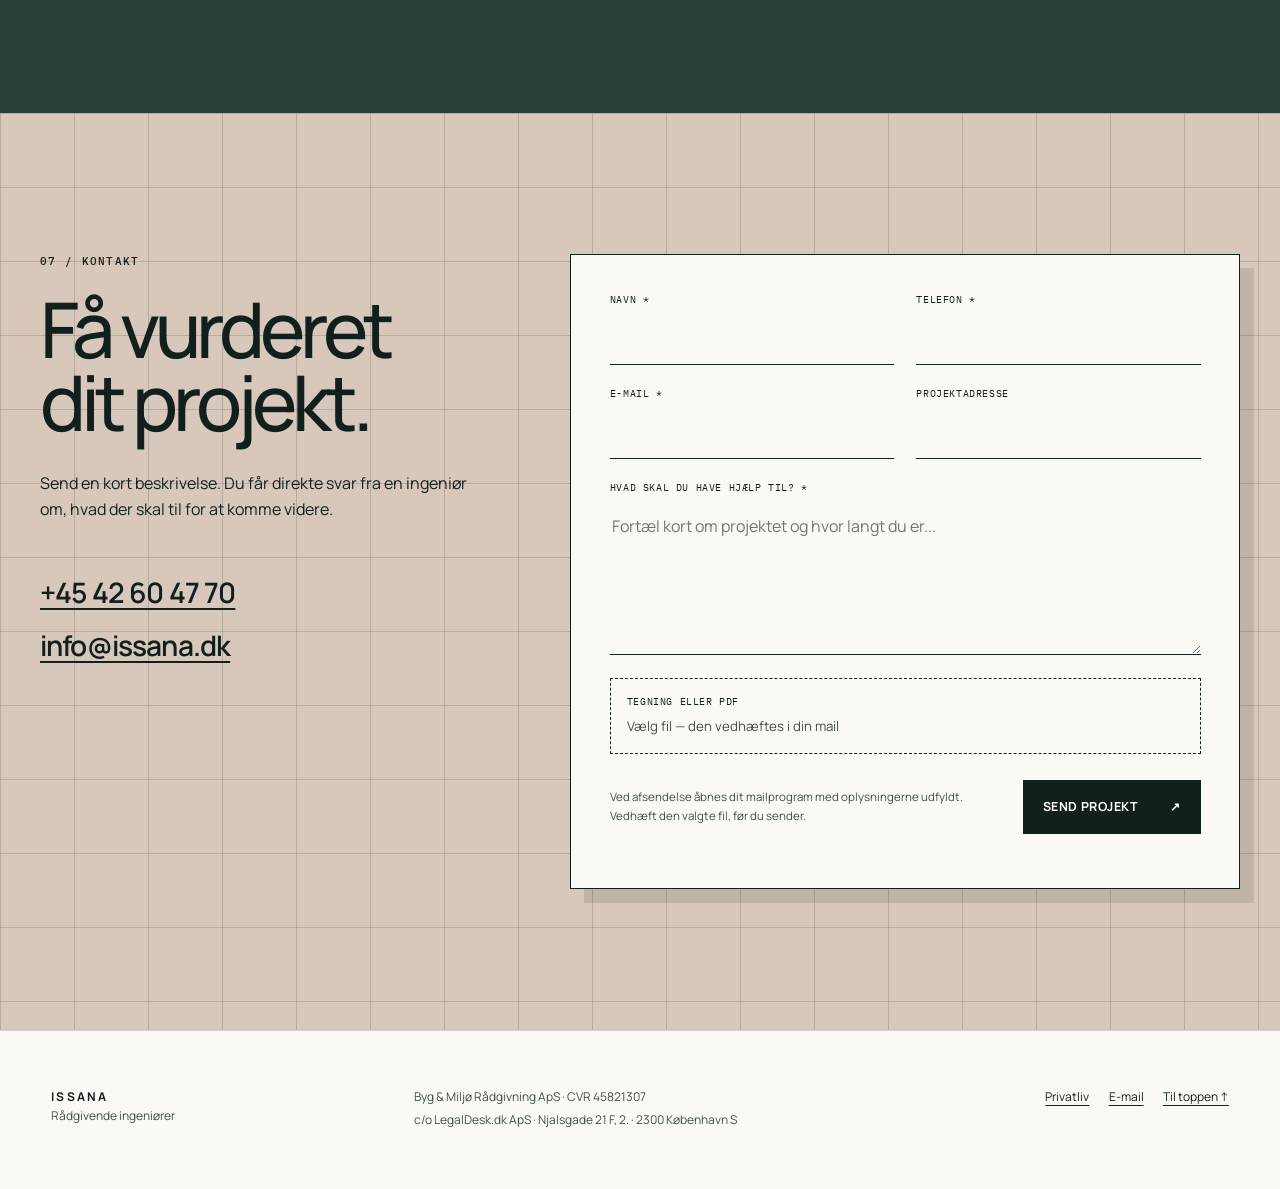
==== commit 9a044c90: "Speed up calculation carousel and refine LCA" ====
--- a/index.html
+++ b/index.html
@@ -18,7 +18,7 @@
   <link rel="preconnect" href="https://fonts.gstatic.com" crossorigin>
   <link href="https://fonts.googleapis.com/css2?family=IBM+Plex+Mono:wght@400;500&family=Manrope:wght@400;500;600;700&display=swap" rel="stylesheet">
   <link rel="preload" href="assets/hero-vanloese.webp" as="image" type="image/webp">
-  <link rel="stylesheet" href="styles.css?v=20260911-3">
+  <link rel="stylesheet" href="styles.css?v=20260911-4">
   <script type="application/ld+json">
   {"@context":"https://schema.org","@type":"ProfessionalService","name":"ISSANA","legalName":"Byg & Miljø Rådgivning ApS","url":"https://issana.dk/","email":"info@issana.dk","telephone":"+4542604770","description":"Rådgivende ingeniør inden for statik, byggetilladelser, ombygning, tilbygning, bygningsfysik, afløb og LCA.","areaServed":"Danmark","founder":{"@type":"Person","name":"Ali Kadum Hassan"},"address":{"@type":"PostalAddress","streetAddress":"Njalsgade 21 F, 2.","postalCode":"2300","addressLocality":"København S","addressCountry":"DK"},"hasOfferCatalog":{"@type":"OfferCatalog","name":"Ingeniørrådgivning","itemListElement":[{"@type":"Offer","itemOffered":{"@type":"Service","name":"Statiske beregninger og bærende konstruktioner"}},{"@type":"Offer","itemOffered":{"@type":"Service","name":"Byggetilladelse og myndighedsprojekt"}},{"@type":"Offer","itemOffered":{"@type":"Service","name":"Bygningsfysik"}}]}}
   </script>
@@ -170,7 +170,7 @@
           </article>
 
           <article class="calc-panel" id="calc-lca" role="tabpanel" aria-labelledby="tab-lca" data-calc-panel="lca" hidden>
-            <div class="calc-copy"><span class="calc-status">Illustrativ visualisering</span><p class="calc-number">kg CO₂e <small>/ m² / år</small></p><h4>Klimaaftryk over livscyklussen</h4><p>Materialer, udskiftninger og endt levetid kan samles i ét overblik, så de tunge poster bliver synlige før valgene låses.</p><ul><li>EN 15978-princip</li><li>A–B–C–D</li><li>Materialevalg</li></ul></div>
+            <div class="calc-copy"><span class="calc-status">BR18 · klimakrav fra 1. juli 2025</span><p class="calc-number">kg CO₂e <small>/ m² / år</small></p><h4>LCA og klimadokumentation</h4><p>For projekter omfattet af klimakravene kan vi dokumentere materialer, byggeproces, drift, udskiftninger og endt levetid — og synliggøre de valg, der reducerer klimaaftrykket.</p><ul><li>DS/EN 15978</li><li>Livscyklus 50 år</li><li>BR18-dokumentation</li></ul></div>
             <div class="calc-visual" aria-hidden="true">
               <svg viewBox="0 0 720 420">
                 <text x="48" y="54" class="svg-label">BYGNINGENS LIVSCYKLUS</text>
@@ -210,6 +210,6 @@
   </main>
 
   <footer class="site-footer"><div class="footer-brand"><strong>ISSANA</strong><span>Rådgivende ingeniører</span></div><div class="footer-legal"><p>Byg & Miljø Rådgivning ApS · CVR 45821307</p><p>c/o LegalDesk.dk ApS · Njalsgade 21 F, 2. · 2300 København S</p></div><div class="footer-links"><a href="privacy.html">Privatliv</a><a href="mailto:info@issana.dk">E-mail</a><a href="#top">Til toppen ↑</a></div></footer>
-  <script src="script.js?v=20260911-3"></script>
+  <script src="script.js?v=20260911-4"></script>
 </body>
 </html>
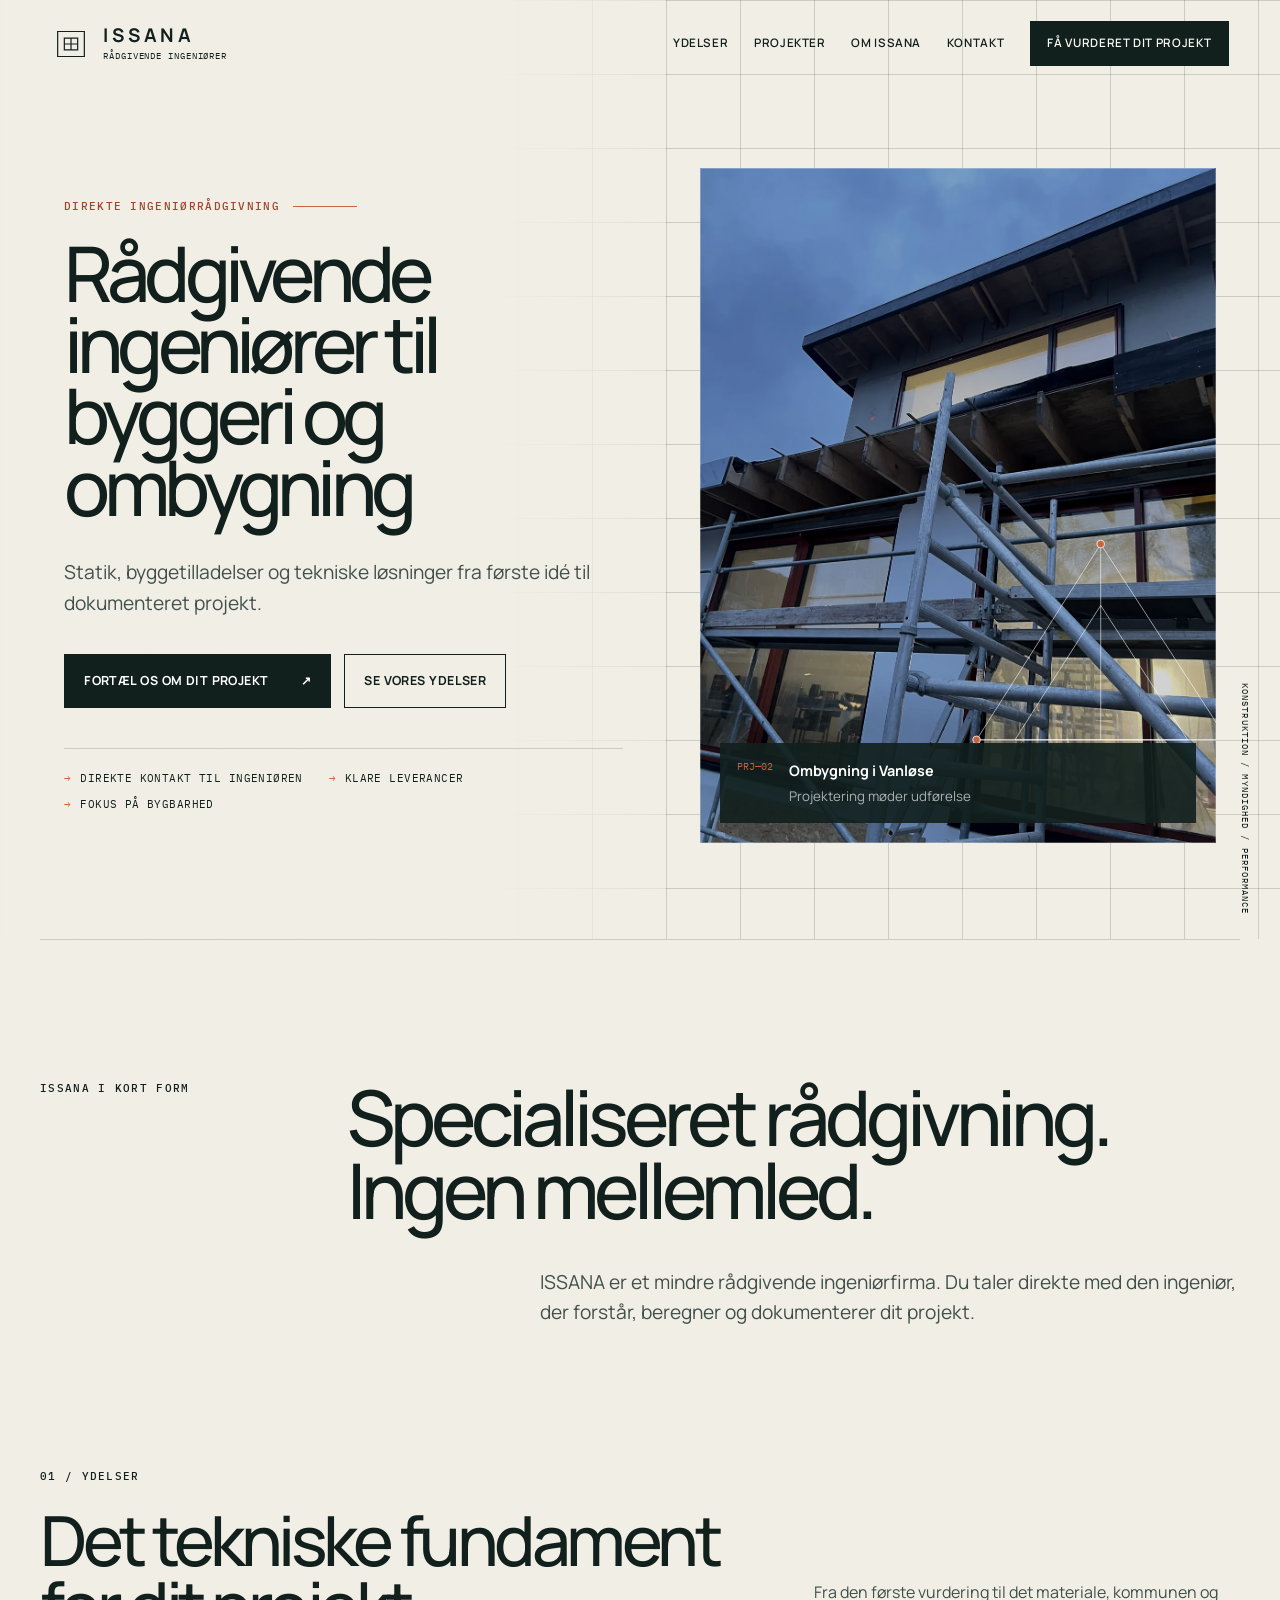
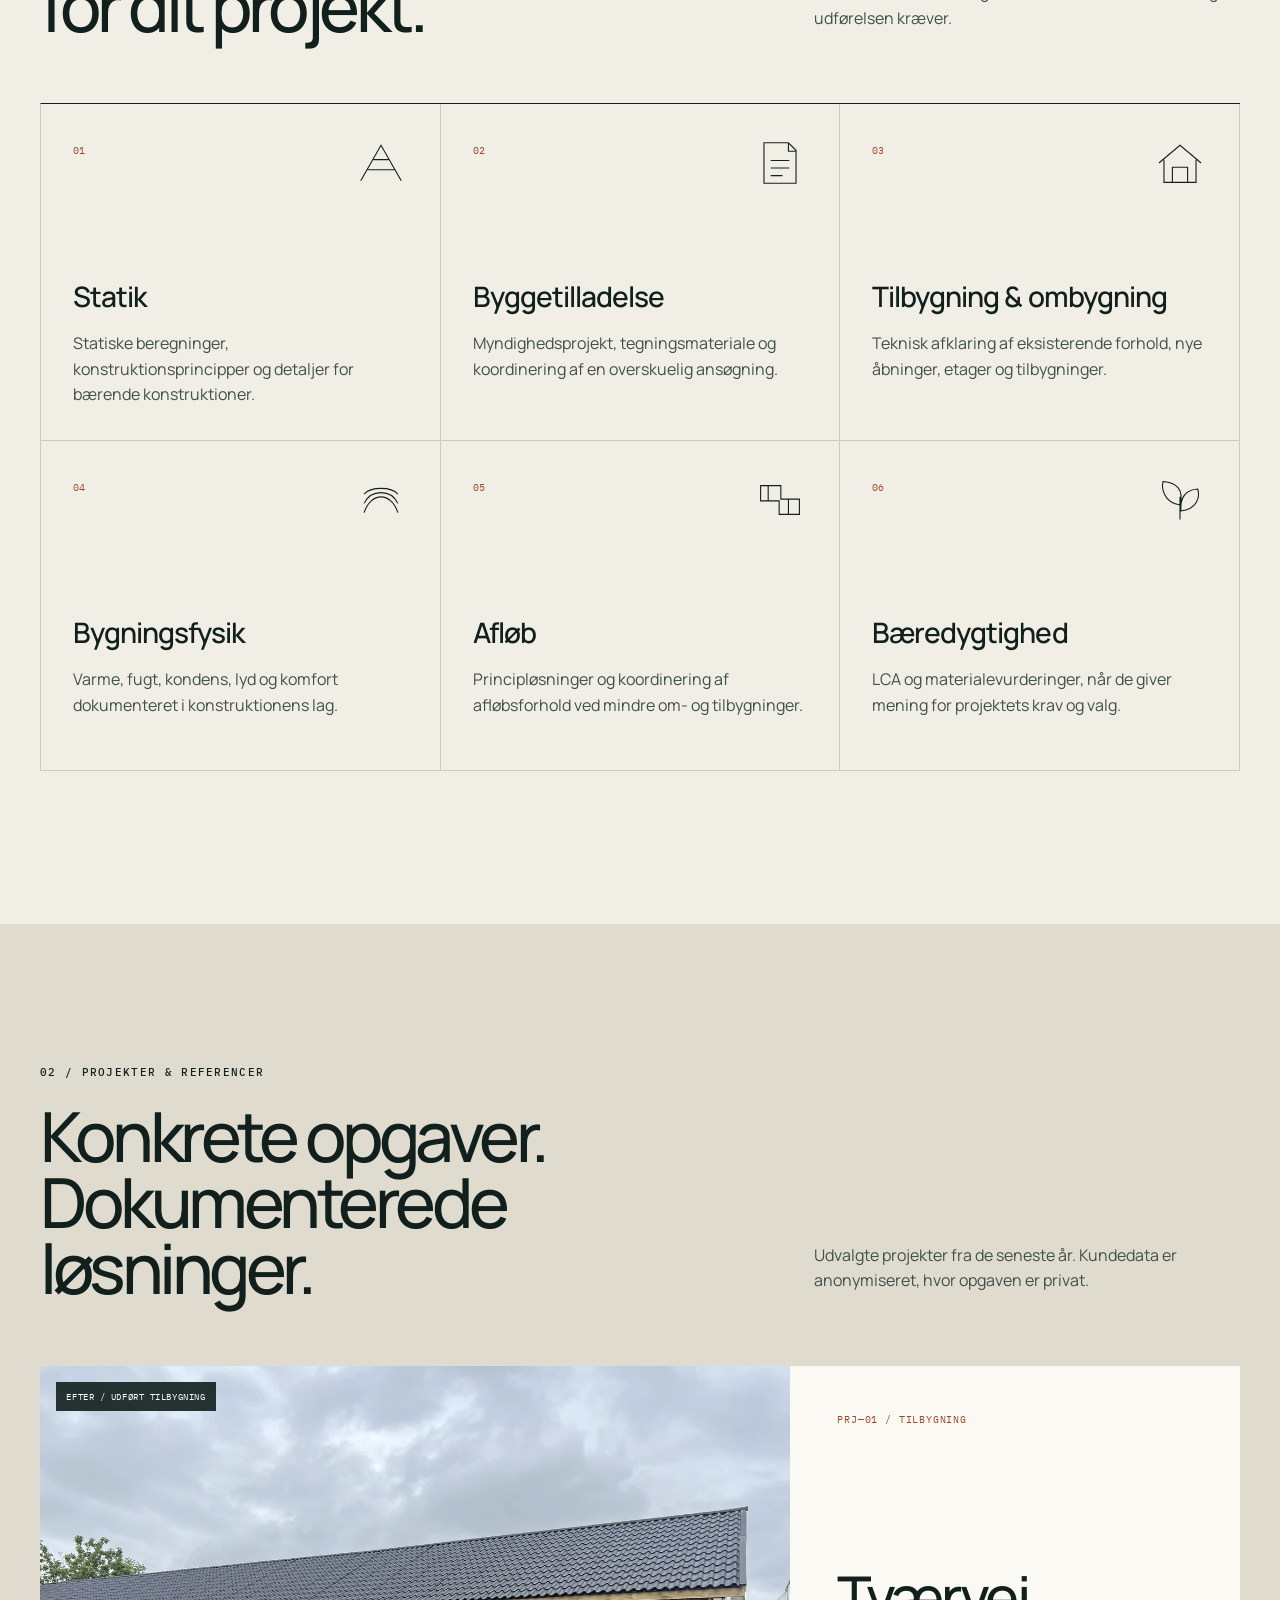
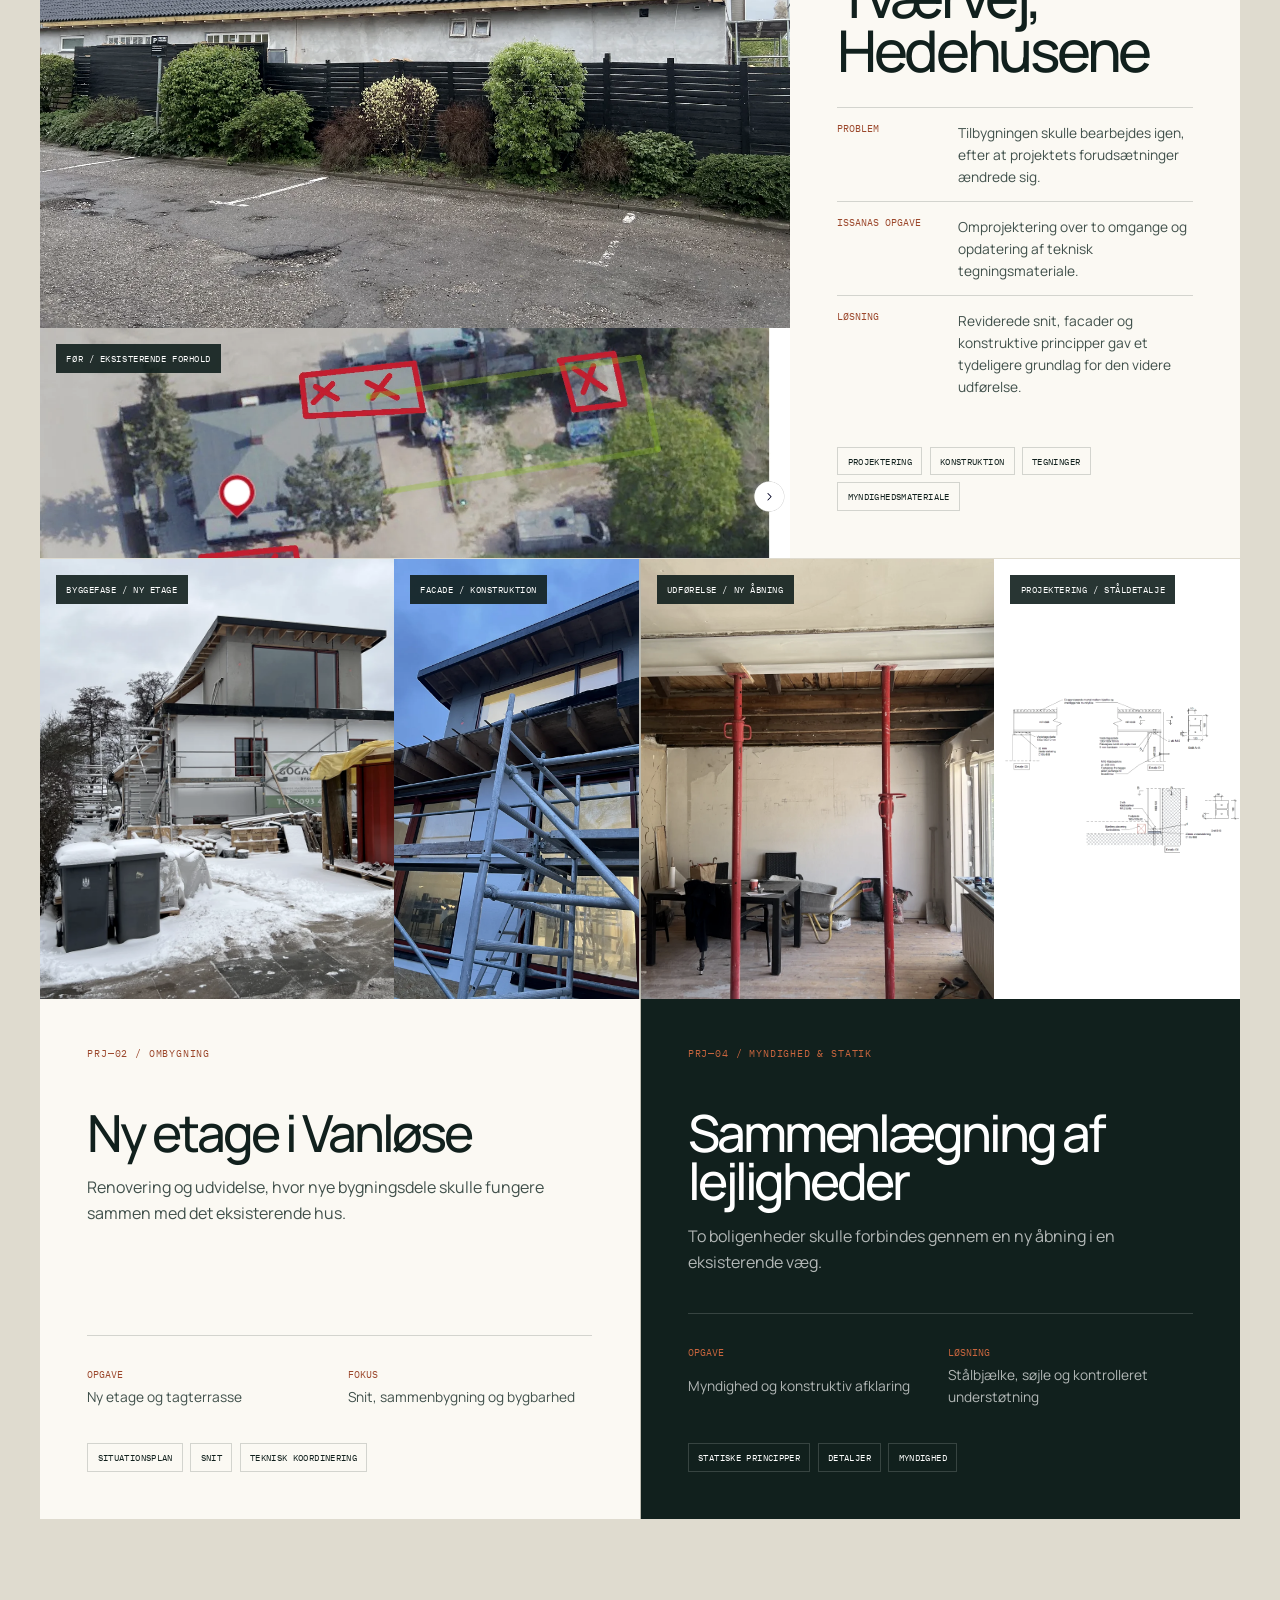
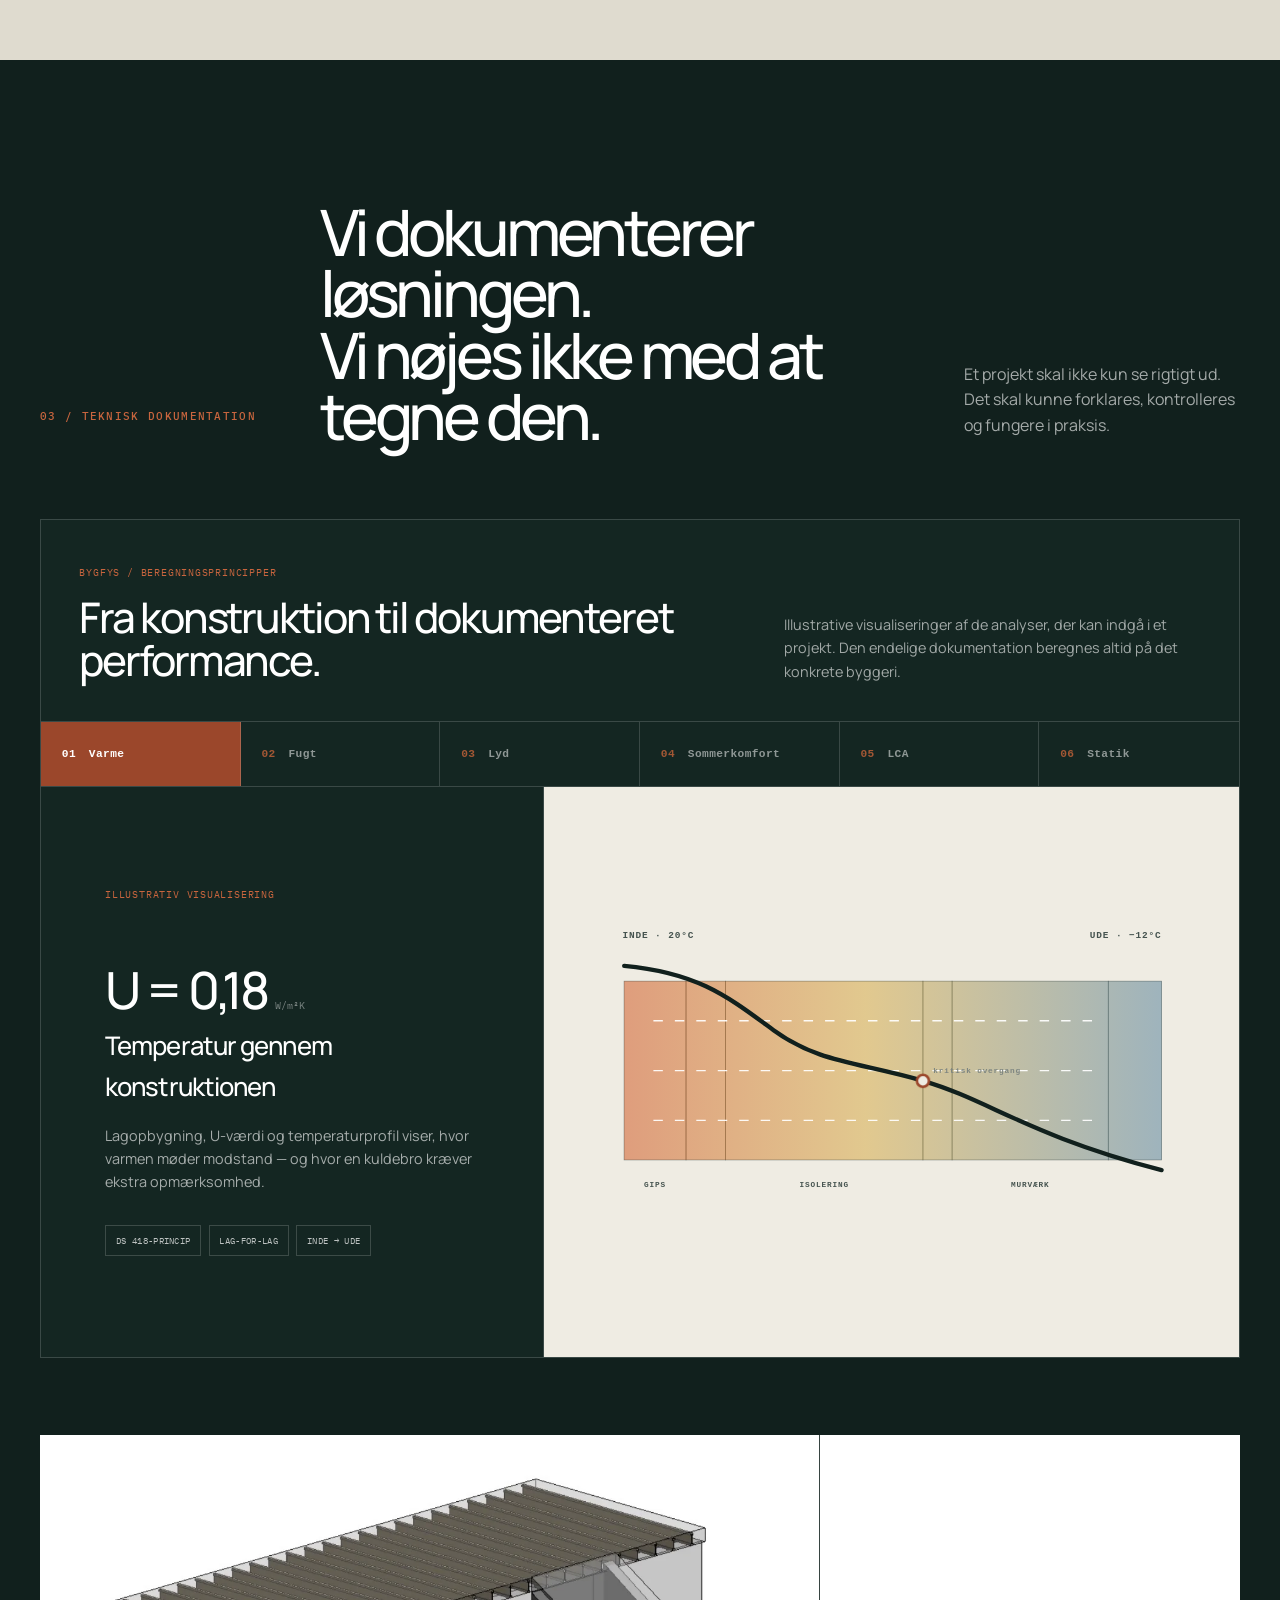
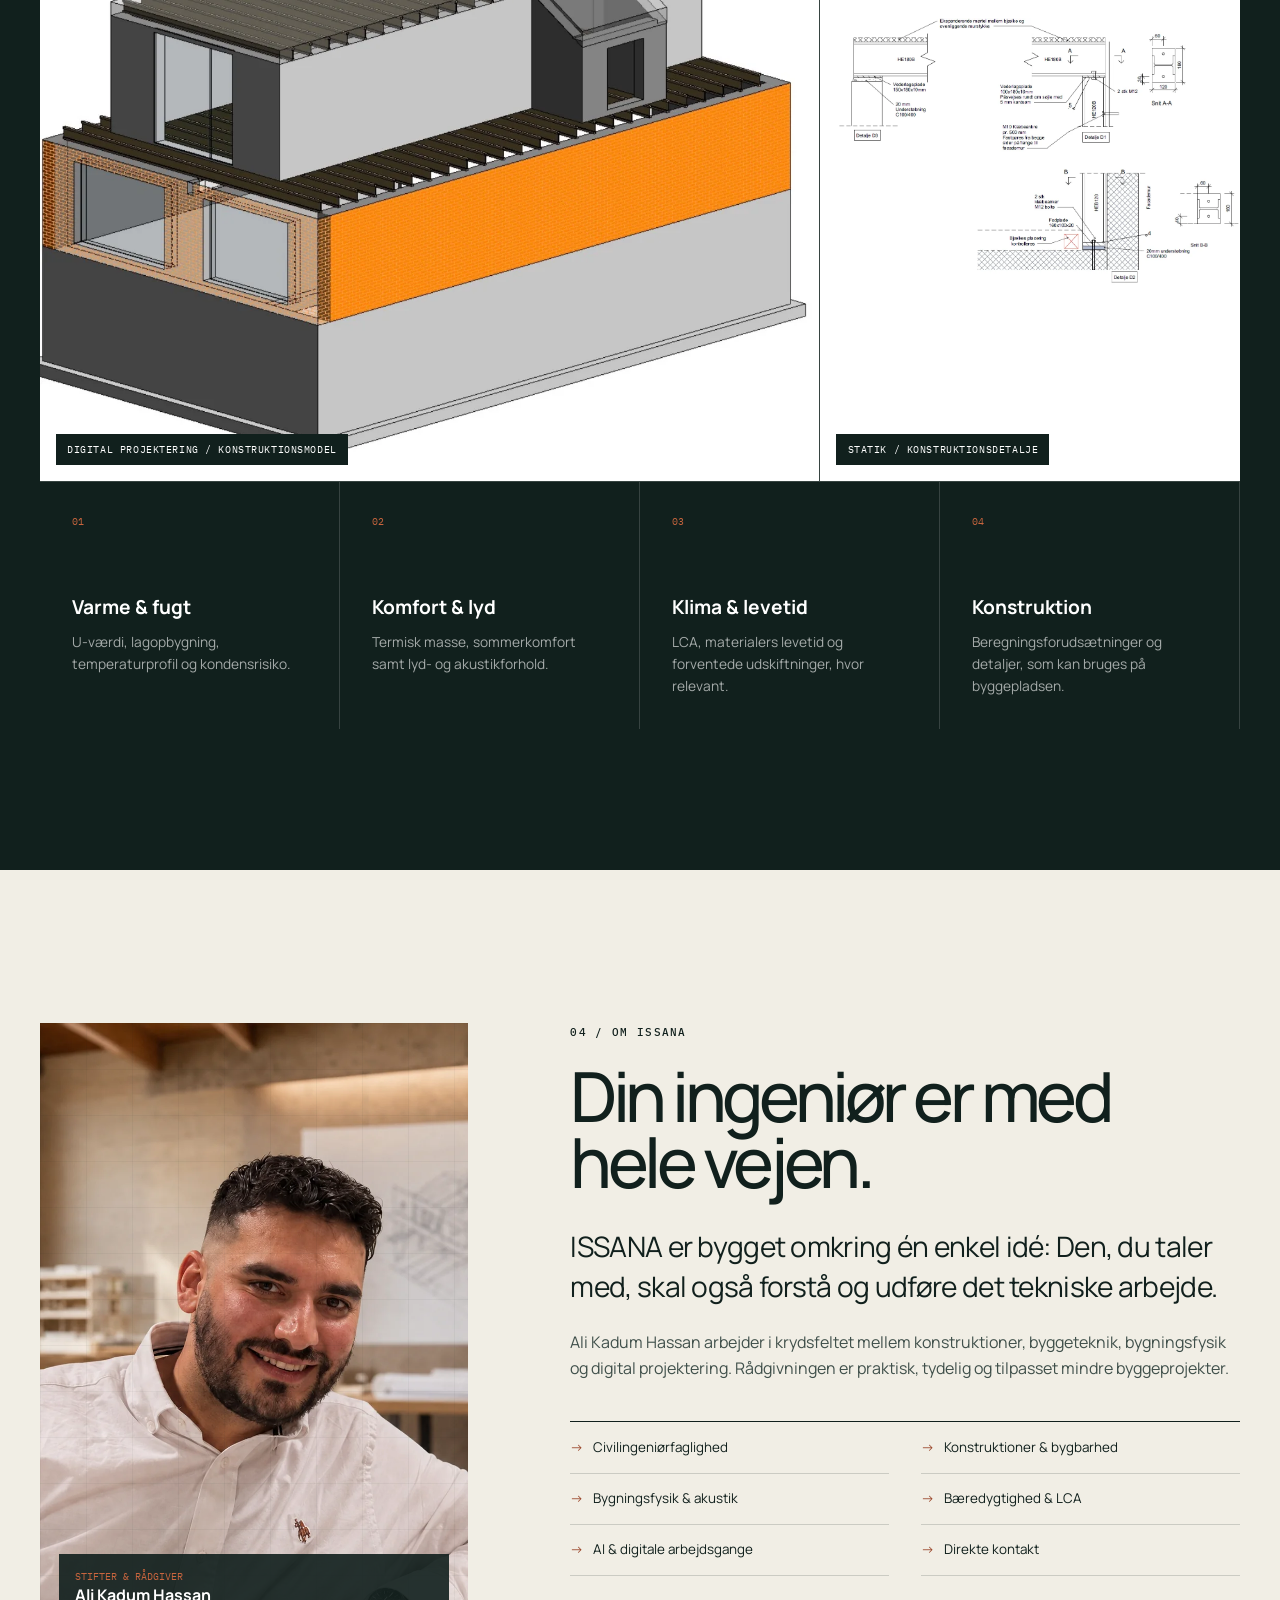
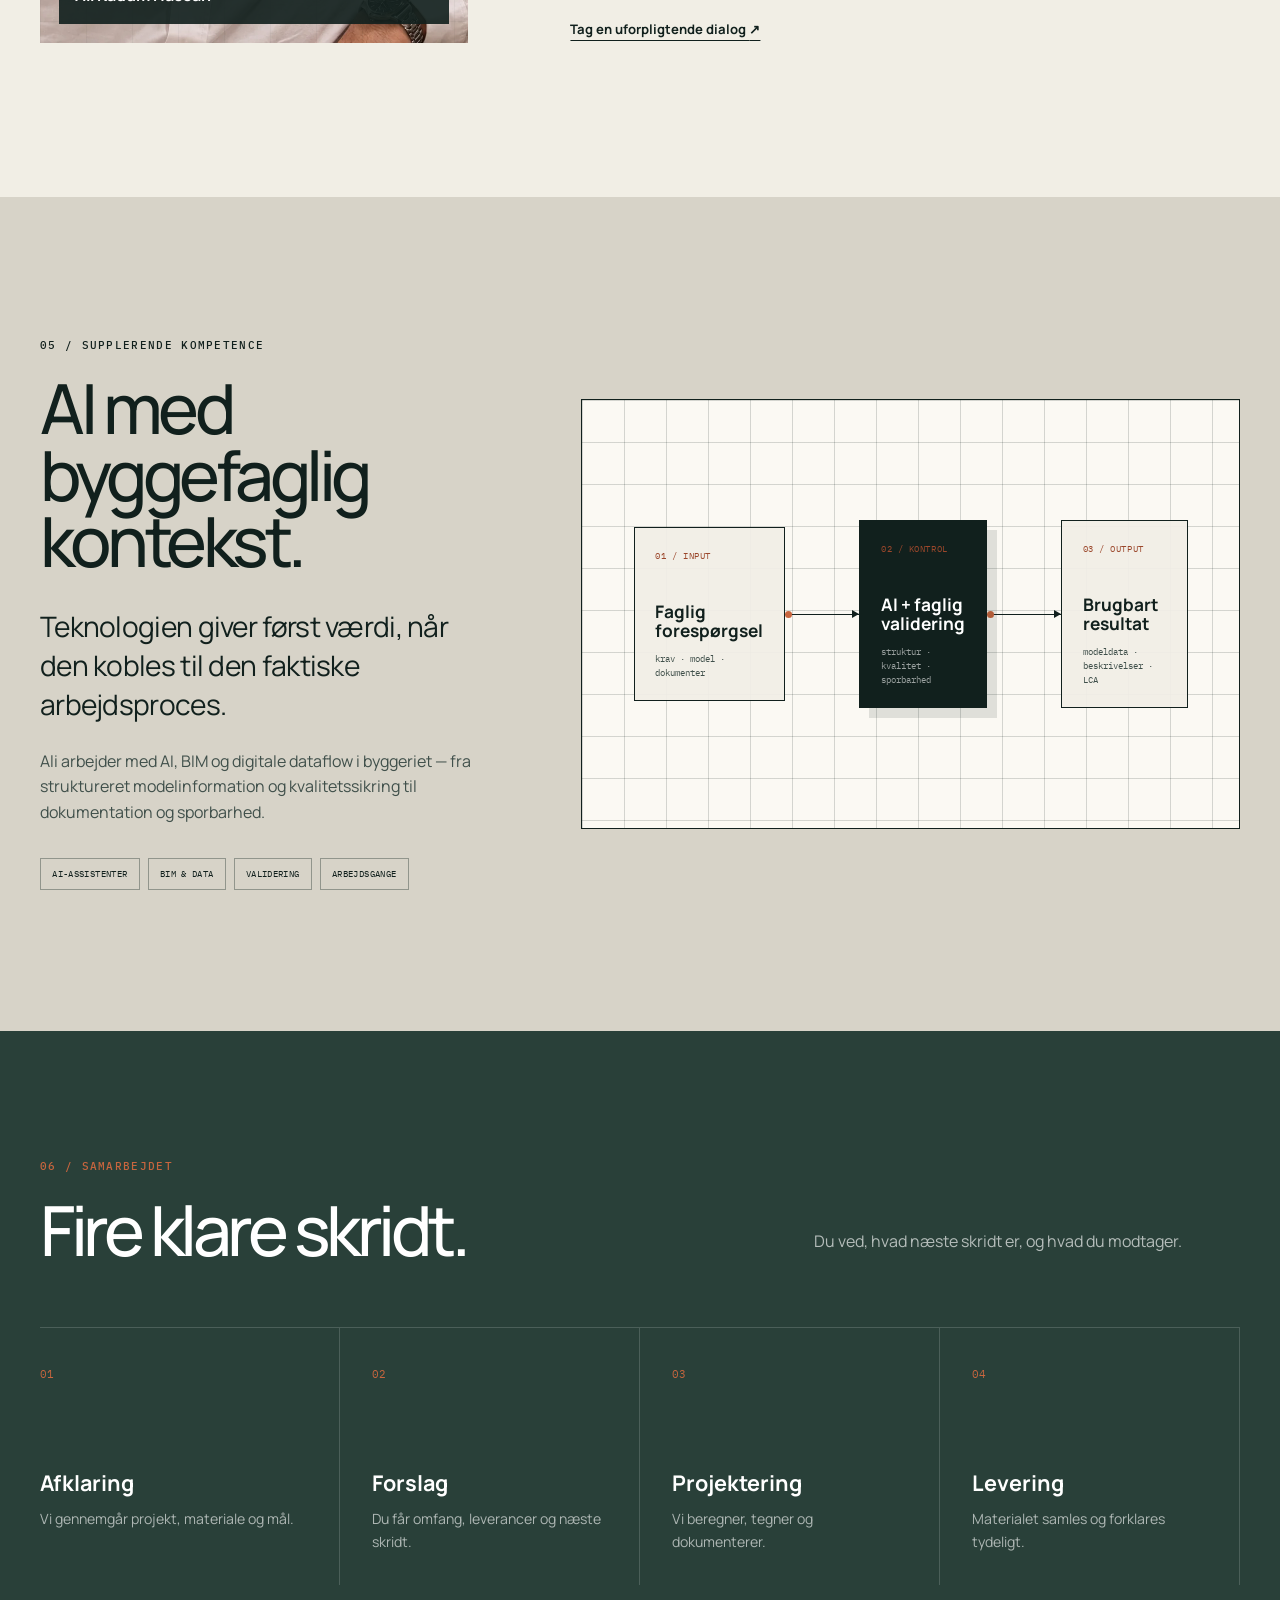
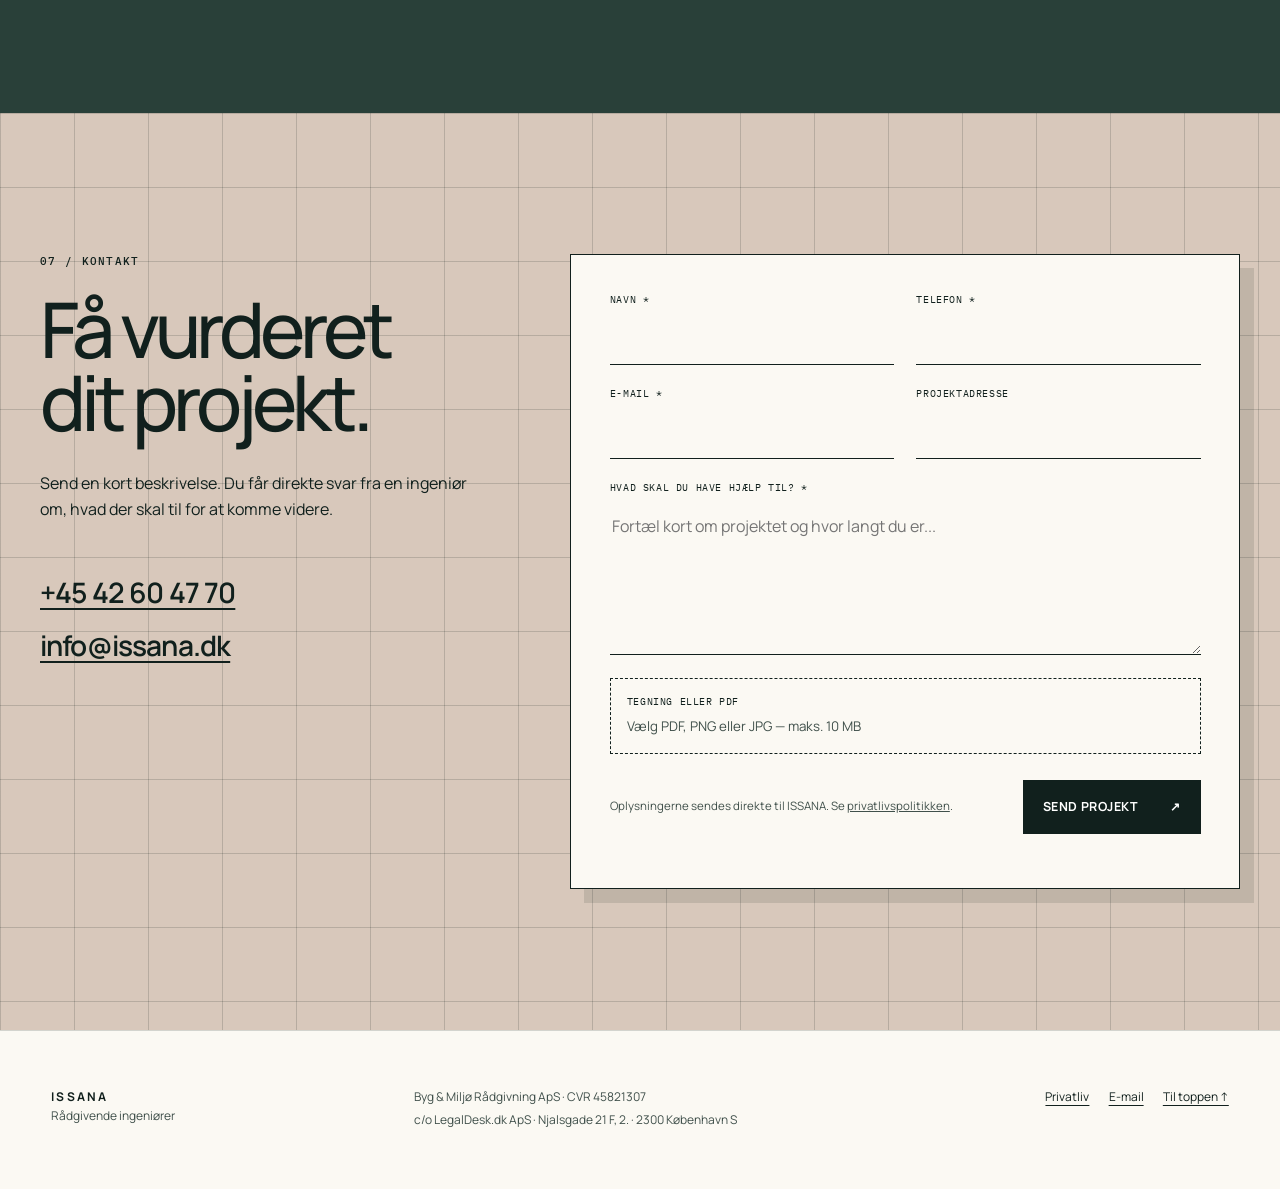
==== commit bf02a645: "Connect project form to Formspree" ====
--- a/index.html
+++ b/index.html
@@ -18,7 +18,7 @@
   <link rel="preconnect" href="https://fonts.gstatic.com" crossorigin>
   <link href="https://fonts.googleapis.com/css2?family=IBM+Plex+Mono:wght@400;500&family=Manrope:wght@400;500;600;700&display=swap" rel="stylesheet">
   <link rel="preload" href="assets/hero-vanloese.webp" as="image" type="image/webp">
-  <link rel="stylesheet" href="styles.css?v=20260911-4">
+  <link rel="stylesheet" href="styles.css?v=20260911-5">
   <script type="application/ld+json">
   {"@context":"https://schema.org","@type":"ProfessionalService","name":"ISSANA","legalName":"Byg & Miljø Rådgivning ApS","url":"https://issana.dk/","email":"info@issana.dk","telephone":"+4542604770","description":"Rådgivende ingeniør inden for statik, byggetilladelser, ombygning, tilbygning, bygningsfysik, afløb og LCA.","areaServed":"Danmark","founder":{"@type":"Person","name":"Ali Kadum Hassan"},"address":{"@type":"PostalAddress","streetAddress":"Njalsgade 21 F, 2.","postalCode":"2300","addressLocality":"København S","addressCountry":"DK"},"hasOfferCatalog":{"@type":"OfferCatalog","name":"Ingeniørrådgivning","itemListElement":[{"@type":"Offer","itemOffered":{"@type":"Service","name":"Statiske beregninger og bærende konstruktioner"}},{"@type":"Offer","itemOffered":{"@type":"Service","name":"Byggetilladelse og myndighedsprojekt"}},{"@type":"Offer","itemOffered":{"@type":"Service","name":"Bygningsfysik"}}]}}
   </script>
@@ -206,10 +206,10 @@
 
     <section class="process"><div class="section-shell"><div class="section-heading section-heading-light reveal"><div><p class="section-kicker">06 / SAMARBEJDET</p><h2>Fire klare skridt.</h2></div><p>Du ved, hvad næste skridt er, og hvad du modtager.</p></div><ol class="process-steps"><li class="reveal"><span>01</span><h3>Afklaring</h3><p>Vi gennemgår projekt, materiale og mål.</p></li><li class="reveal"><span>02</span><h3>Forslag</h3><p>Du får omfang, leverancer og næste skridt.</p></li><li class="reveal"><span>03</span><h3>Projektering</h3><p>Vi beregner, tegner og dokumenterer.</p></li><li class="reveal"><span>04</span><h3>Levering</h3><p>Materialet samles og forklares tydeligt.</p></li></ol></div></section>
 
-    <section class="contact" id="kontakt"><div class="section-shell contact-layout"><div class="contact-copy reveal"><p class="section-kicker">07 / KONTAKT</p><h2>Få vurderet dit projekt.</h2><p>Send en kort beskrivelse. Du får direkte svar fra en ingeniør om, hvad der skal til for at komme videre.</p><div class="contact-direct"><a href="tel:+4542604770">+45 42 60 47 70</a><a href="mailto:info@issana.dk">info@issana.dk</a></div></div><form class="project-form reveal" data-project-form><div class="form-grid"><label><span>Navn *</span><input type="text" name="navn" autocomplete="name" required></label><label><span>Telefon *</span><input type="tel" name="telefon" autocomplete="tel" required></label><label><span>E-mail *</span><input type="email" name="email" autocomplete="email" required></label><label><span>Projektadresse</span><input type="text" name="adresse" autocomplete="street-address"></label></div><label><span>Hvad skal du have hjælp til? *</span><textarea name="beskrivelse" rows="5" required placeholder="Fortæl kort om projektet og hvor langt du er..."></textarea></label><label class="file-field"><span>Tegning eller PDF</span><input type="file" name="fil" accept=".pdf,.png,.jpg,.jpeg"><small data-file-label>Vælg fil — den vedhæftes i din mail</small></label><div class="form-footer"><p>Ved afsendelse åbnes dit mailprogram med oplysningerne udfyldt. Vedhæft den valgte fil, før du sender.</p><button class="button button-primary" type="submit">Send projekt <span aria-hidden="true">↗</span></button></div><p class="form-status" data-form-status aria-live="polite"></p></form></div></section>
+    <section class="contact" id="kontakt"><div class="section-shell contact-layout"><div class="contact-copy reveal"><p class="section-kicker">07 / KONTAKT</p><h2>Få vurderet dit projekt.</h2><p>Send en kort beskrivelse. Du får direkte svar fra en ingeniør om, hvad der skal til for at komme videre.</p><div class="contact-direct"><a href="tel:+4542604770">+45 42 60 47 70</a><a href="mailto:info@issana.dk">info@issana.dk</a></div></div><form class="project-form reveal" action="https://formspree.io/f/xljezpaq" method="POST" enctype="multipart/form-data" data-project-form><label class="form-honeypot" aria-hidden="true"><span>Lad dette felt stå tomt</span><input type="text" name="_gotcha" tabindex="-1" autocomplete="off"></label><div class="form-grid"><label><span>Navn *</span><input type="text" name="navn" autocomplete="name" required></label><label><span>Telefon *</span><input type="tel" name="telefon" autocomplete="tel" required></label><label><span>E-mail *</span><input type="email" name="email" autocomplete="email" required></label><label><span>Projektadresse</span><input type="text" name="adresse" autocomplete="street-address"></label></div><label><span>Hvad skal du have hjælp til? *</span><textarea name="beskrivelse" rows="5" required placeholder="Fortæl kort om projektet og hvor langt du er..."></textarea></label><label class="file-field"><span>Tegning eller PDF</span><input type="file" name="fil" accept=".pdf,.png,.jpg,.jpeg"><small data-file-label>Vælg PDF, PNG eller JPG — maks. 10 MB</small></label><div class="form-footer"><p>Oplysningerne sendes direkte til ISSANA. Se <a href="privacy.html">privatlivspolitikken</a>.</p><button class="button button-primary" type="submit" data-submit-button>Send projekt <span aria-hidden="true">↗</span></button></div><p class="form-status" data-form-status role="status" aria-live="polite"></p></form></div></section>
   </main>
 
   <footer class="site-footer"><div class="footer-brand"><strong>ISSANA</strong><span>Rådgivende ingeniører</span></div><div class="footer-legal"><p>Byg & Miljø Rådgivning ApS · CVR 45821307</p><p>c/o LegalDesk.dk ApS · Njalsgade 21 F, 2. · 2300 København S</p></div><div class="footer-links"><a href="privacy.html">Privatliv</a><a href="mailto:info@issana.dk">E-mail</a><a href="#top">Til toppen ↑</a></div></footer>
-  <script src="script.js?v=20260911-4"></script>
+  <script src="script.js?v=20260911-5"></script>
 </body>
 </html>
--- a/styles.css
+++ b/styles.css
@@ -301,6 +301,10 @@
 .form-footer p { max-width: 430px; margin: 0; color: var(--ink-soft); font-size: .72rem; }
 .form-footer .button { flex: 0 0 auto; }
 .form-status { margin: 1rem 0 0; color: var(--copper-dark); font-size: .8rem; }
+.form-status.is-success { color: #256444; }
+.form-status.is-error { color: #a33b25; }
+.project-form .button:disabled { cursor: wait; opacity: .65; }
+.form-honeypot { position: absolute !important; left: -9999px !important; width: 1px !important; height: 1px !important; overflow: hidden !important; }
 
 .site-footer { display: grid; grid-template-columns: .7fr 1.3fr auto; gap: 3rem; padding: 3.5rem clamp(1.25rem,4vw,4.5rem); background: var(--paper-light); border-top: 1px solid var(--line); font-size: .75rem; }
 .footer-brand { display: grid; align-content: start; }
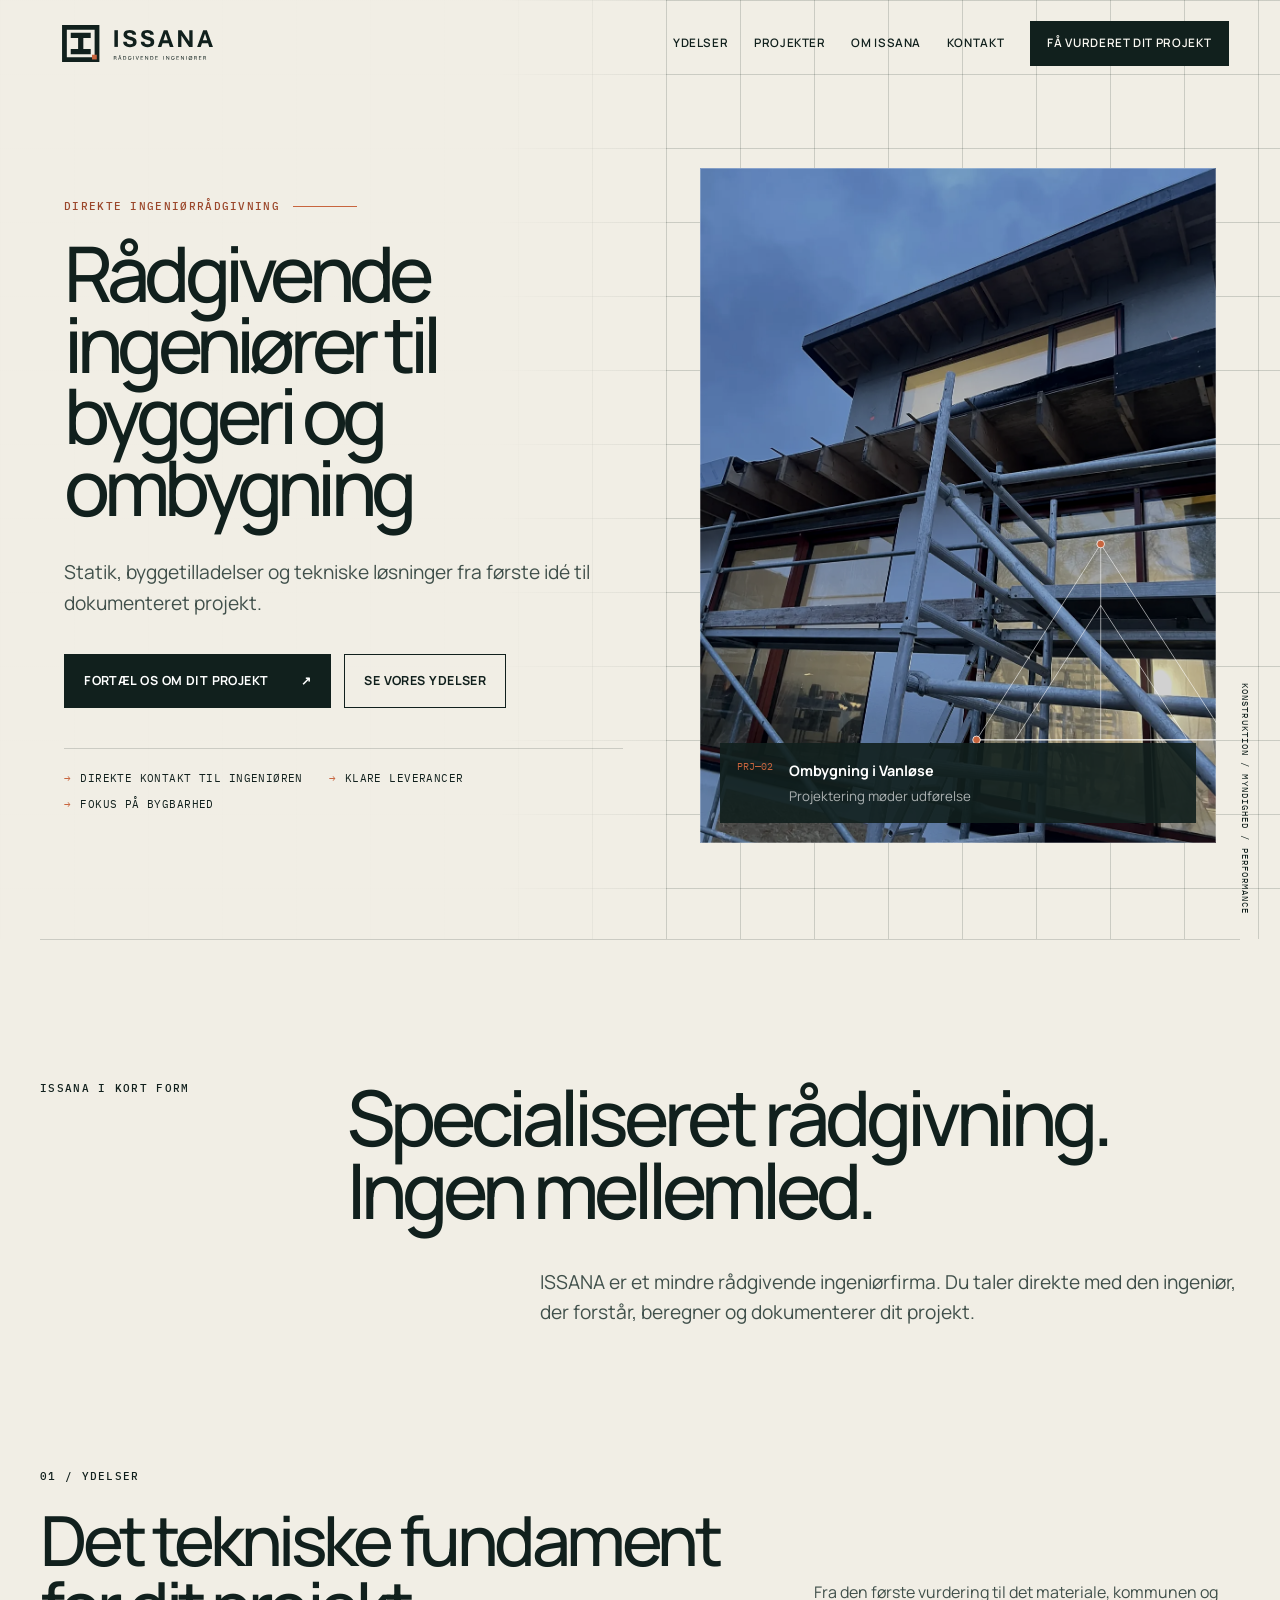
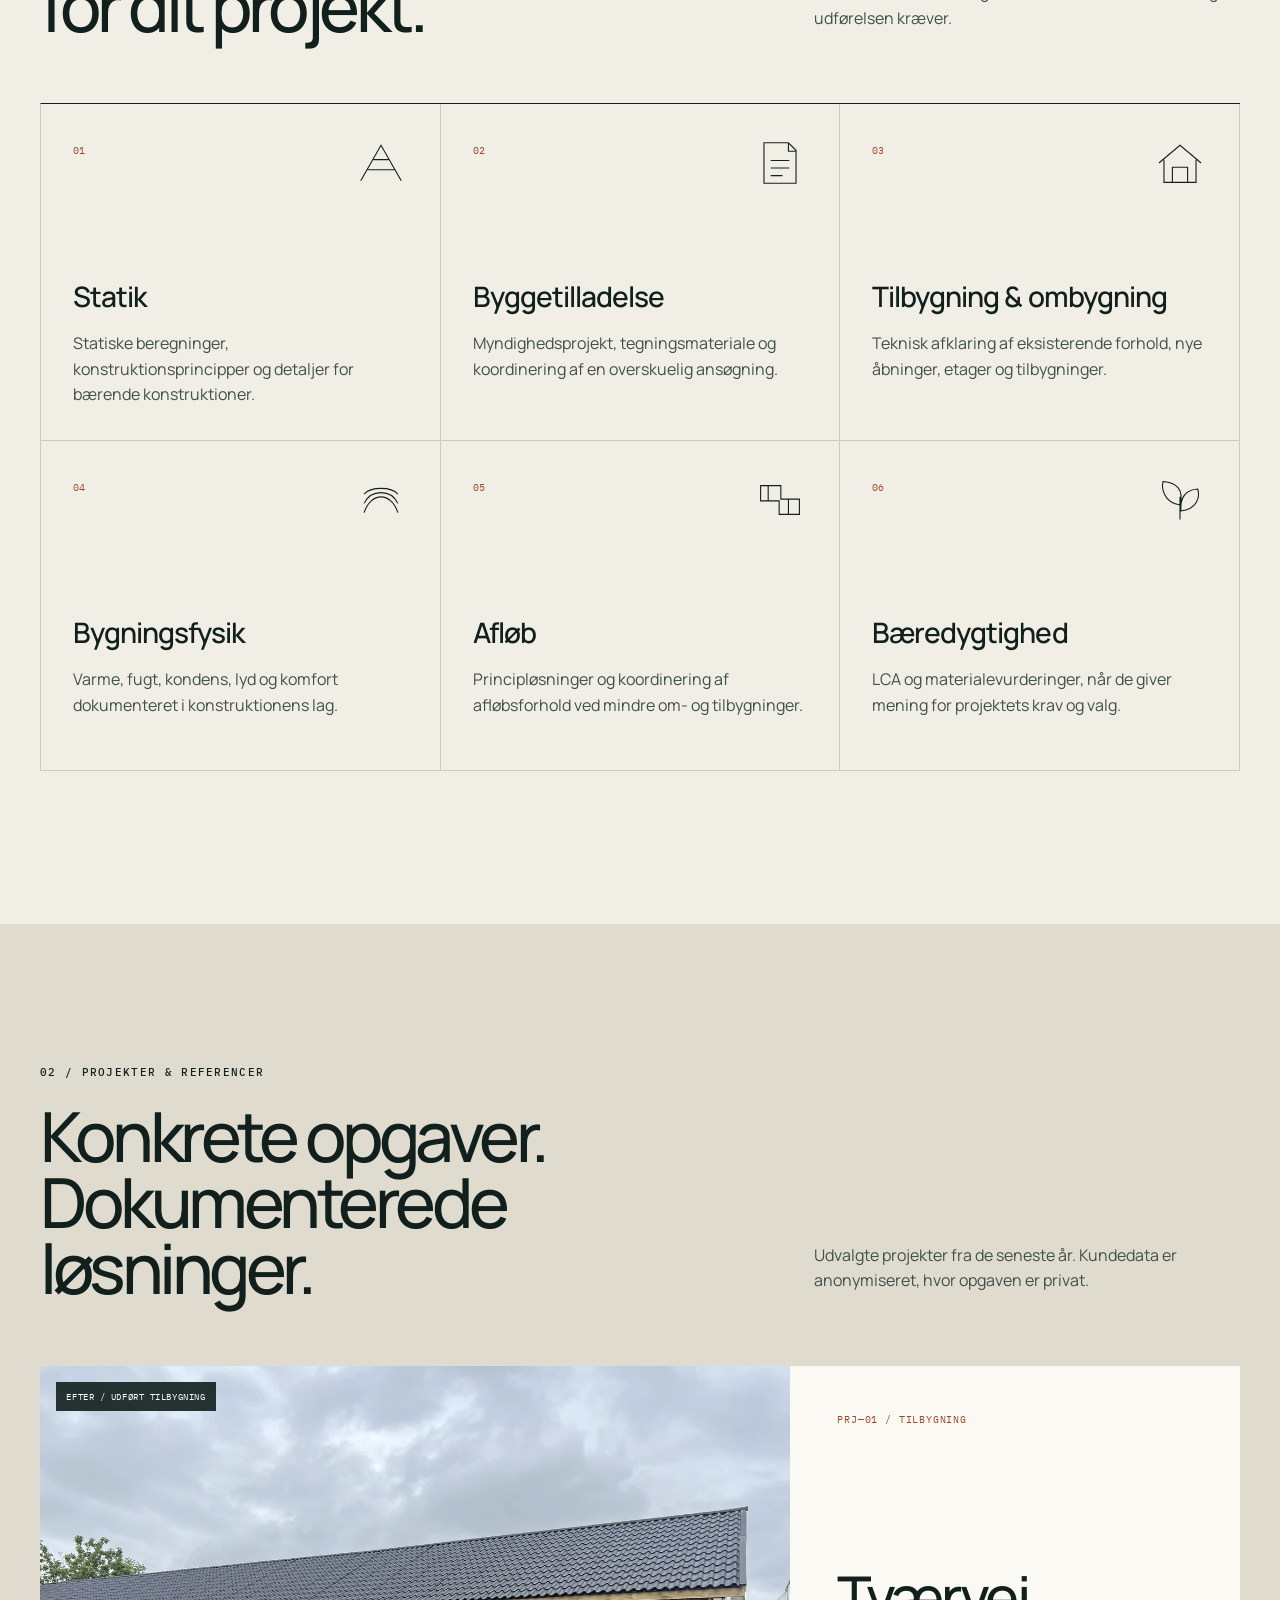
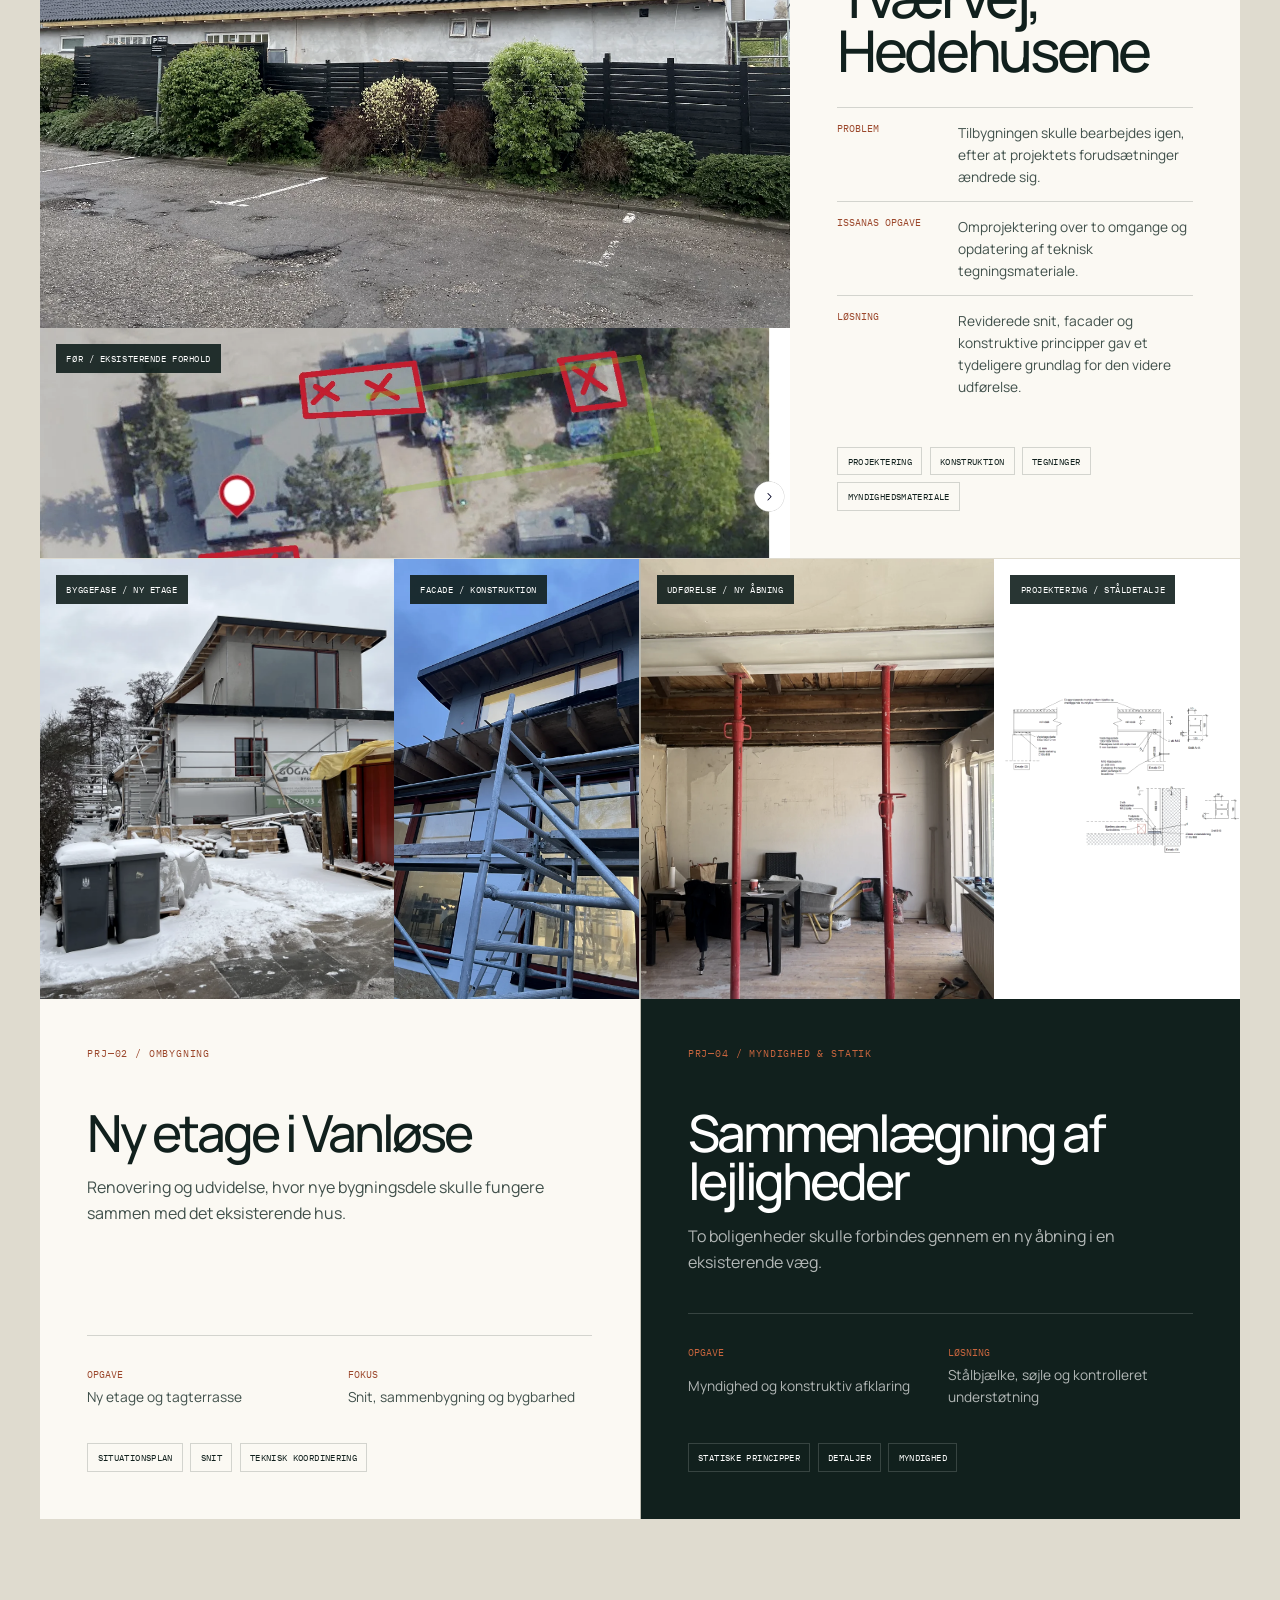
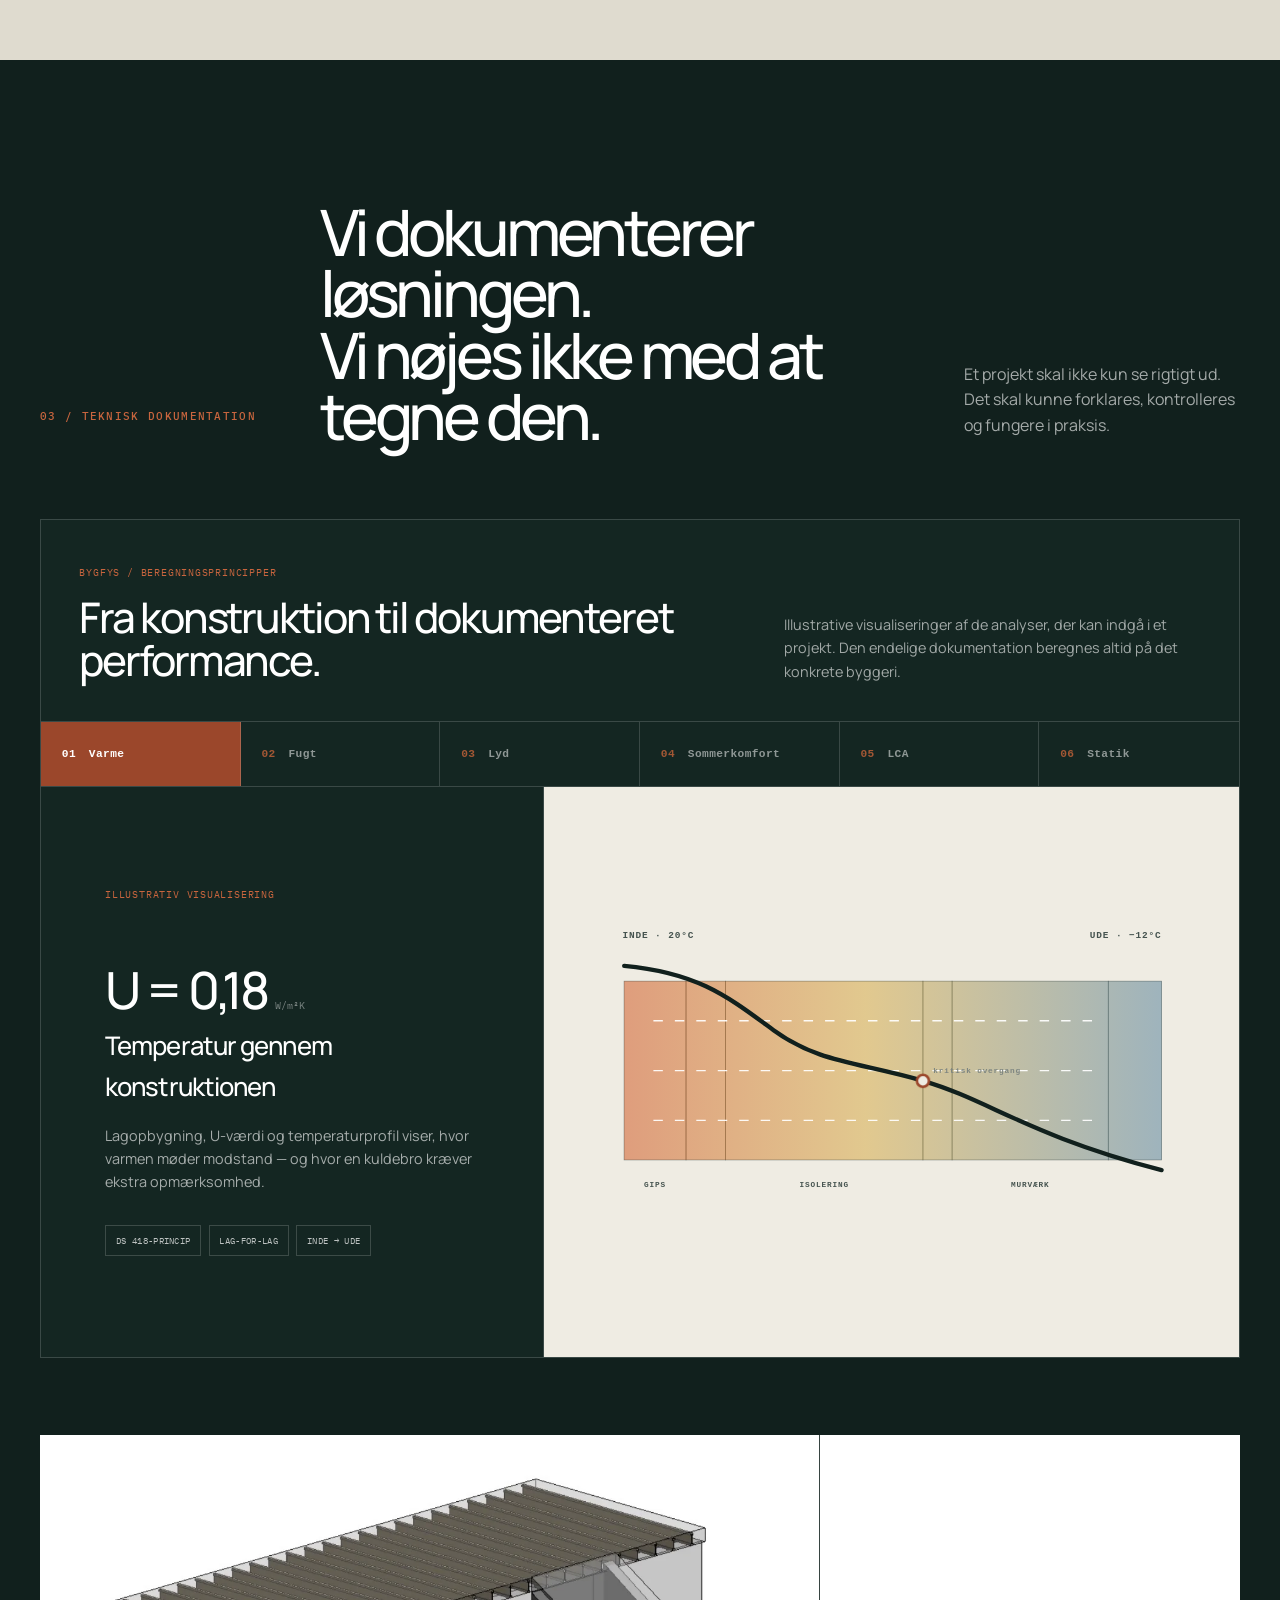
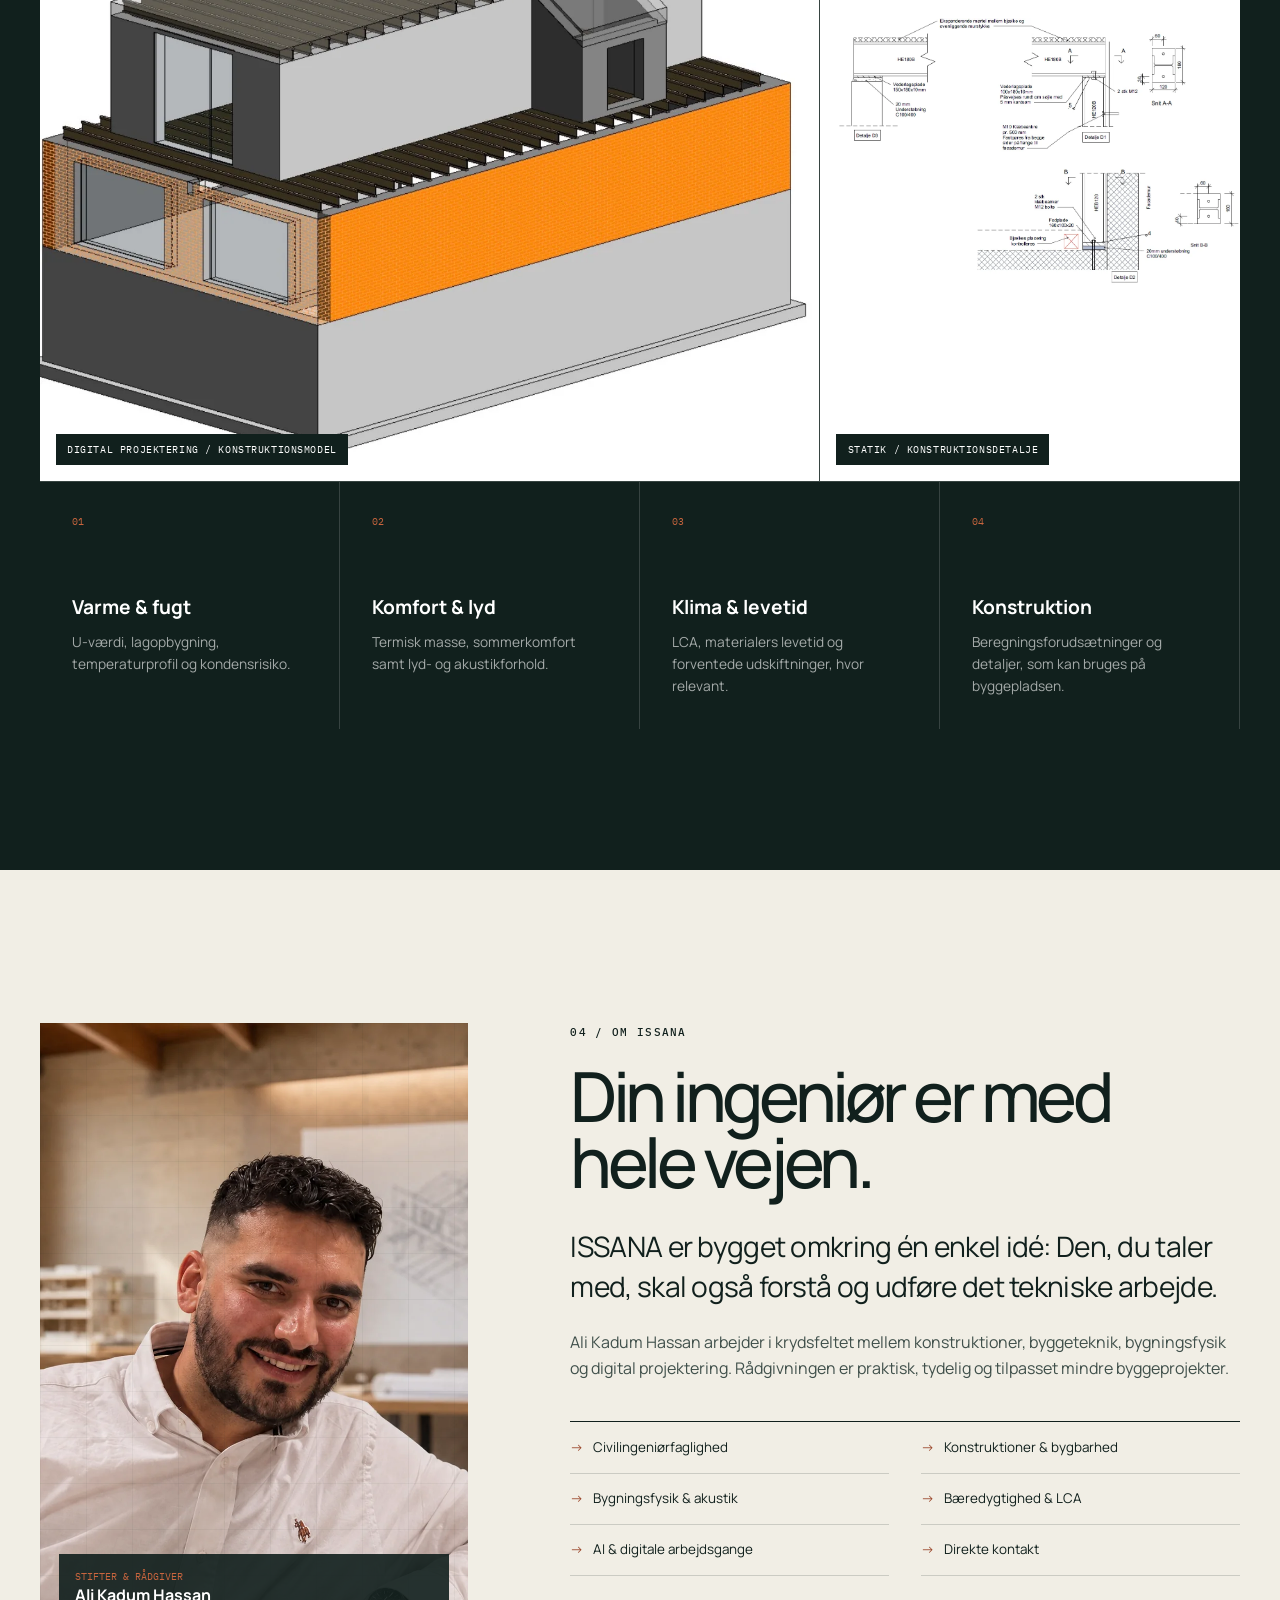
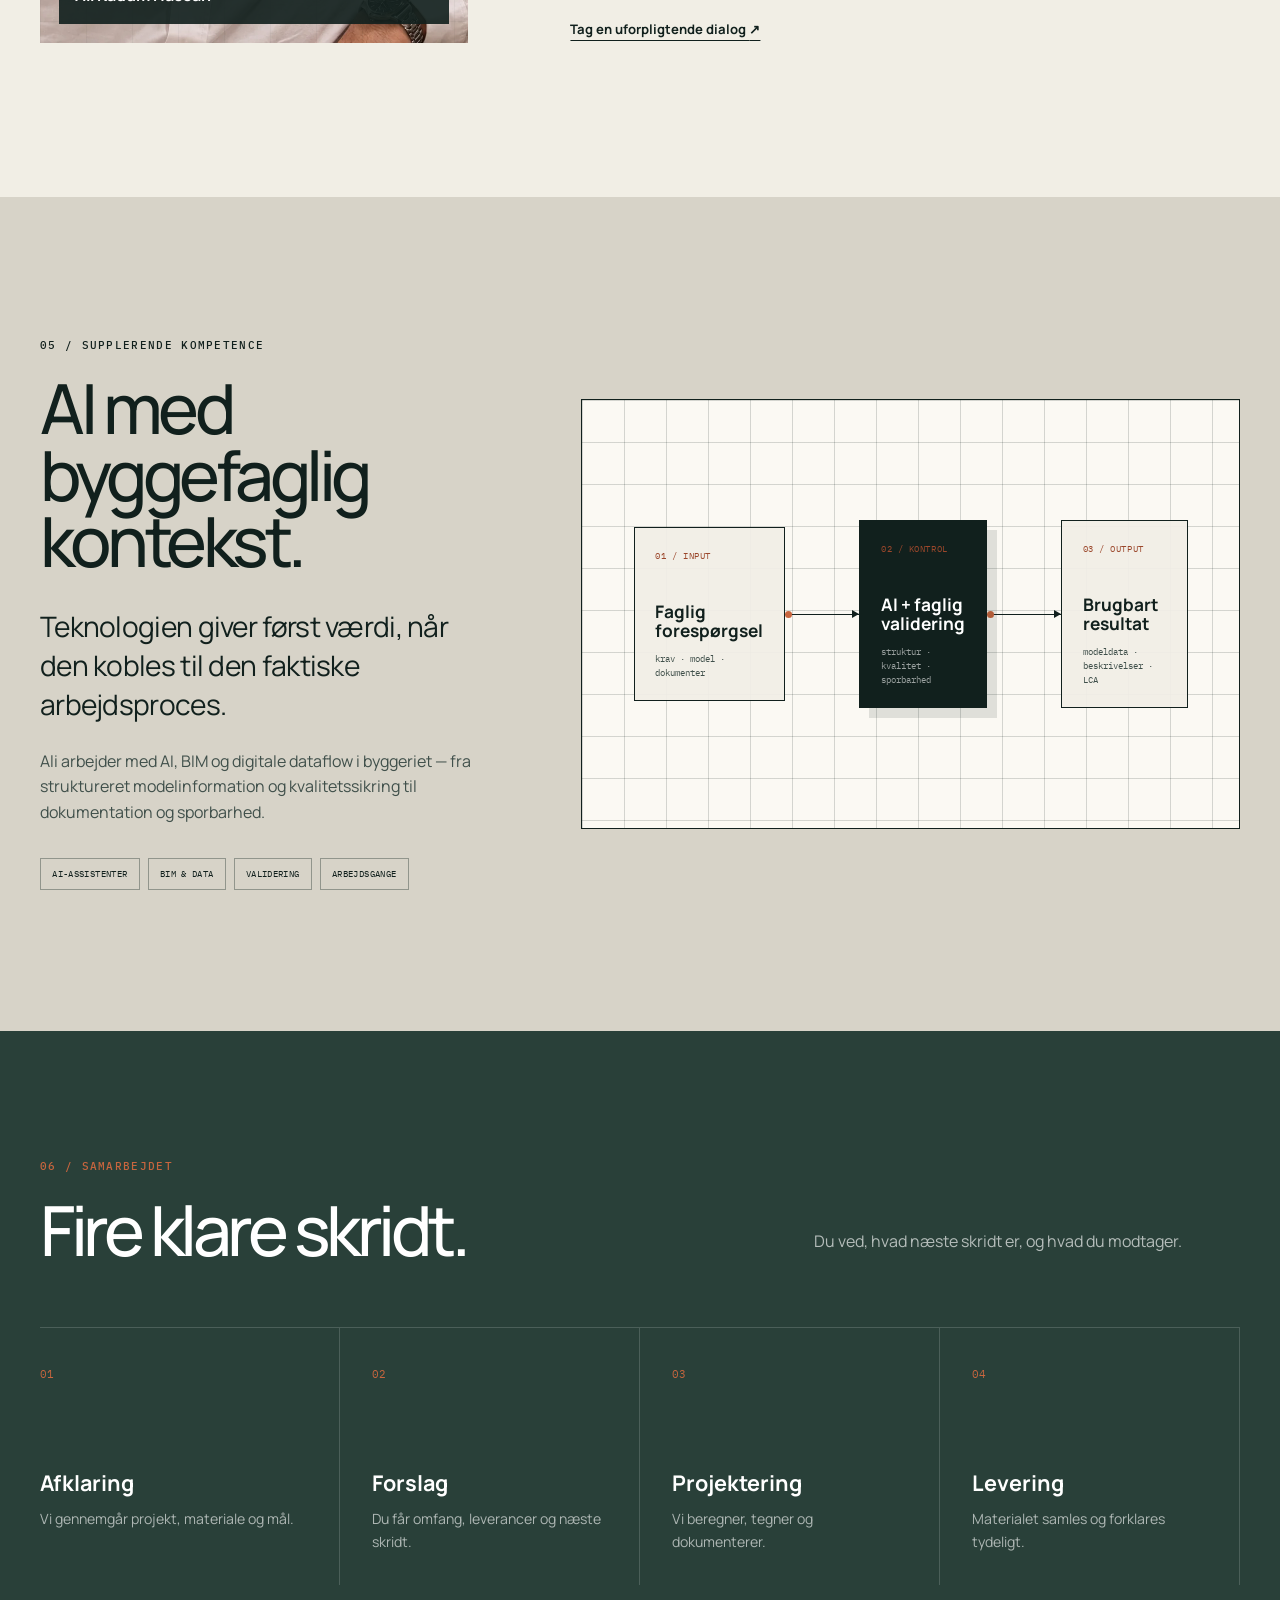
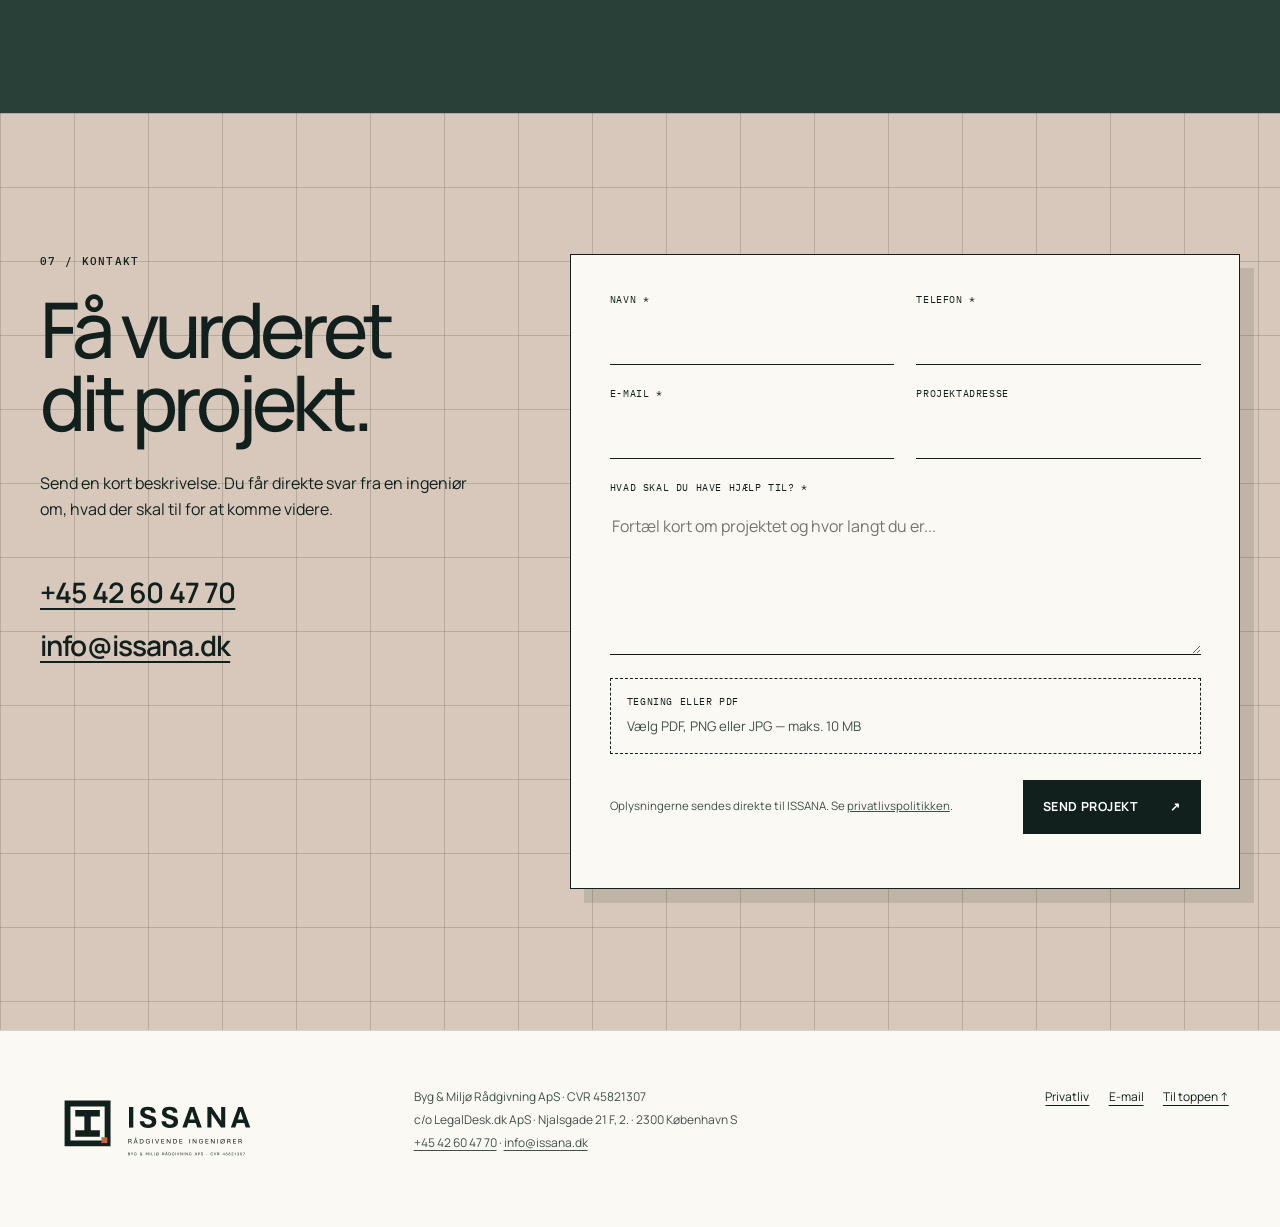
==== commit d7407dff: "Integrate new ISSANA logo identity" ====
--- a/index.html
+++ b/index.html
@@ -18,7 +18,7 @@
   <link rel="preconnect" href="https://fonts.gstatic.com" crossorigin>
   <link href="https://fonts.googleapis.com/css2?family=IBM+Plex+Mono:wght@400;500&family=Manrope:wght@400;500;600;700&display=swap" rel="stylesheet">
   <link rel="preload" href="assets/hero-vanloese.webp" as="image" type="image/webp">
-  <link rel="stylesheet" href="styles.css?v=20260911-5">
+  <link rel="stylesheet" href="styles.css?v=20260913-2">
   <script type="application/ld+json">
   {"@context":"https://schema.org","@type":"ProfessionalService","name":"ISSANA","legalName":"Byg & Miljø Rådgivning ApS","url":"https://issana.dk/","email":"info@issana.dk","telephone":"+4542604770","description":"Rådgivende ingeniør inden for statik, byggetilladelser, ombygning, tilbygning, bygningsfysik, afløb og LCA.","areaServed":"Danmark","founder":{"@type":"Person","name":"Ali Kadum Hassan"},"address":{"@type":"PostalAddress","streetAddress":"Njalsgade 21 F, 2.","postalCode":"2300","addressLocality":"København S","addressCountry":"DK"},"hasOfferCatalog":{"@type":"OfferCatalog","name":"Ingeniørrådgivning","itemListElement":[{"@type":"Offer","itemOffered":{"@type":"Service","name":"Statiske beregninger og bærende konstruktioner"}},{"@type":"Offer","itemOffered":{"@type":"Service","name":"Byggetilladelse og myndighedsprojekt"}},{"@type":"Offer","itemOffered":{"@type":"Service","name":"Bygningsfysik"}}]}}
   </script>
@@ -26,7 +26,7 @@
 <body>
   <a class="skip-link" href="#main">Gå til indhold</a>
   <header class="site-header" data-header>
-    <a class="brand" href="#top" aria-label="ISSANA, forsiden"><svg class="brand-mark" viewBox="0 0 48 48" aria-hidden="true"><path d="M8 39V9h32v30H8Zm8-8V17h16v14H16Zm0-7h16M24 17v14"/></svg><span class="brand-type"><strong>ISSANA</strong><small>Rådgivende ingeniører</small></span></a>
+    <a class="brand" href="#top" aria-label="ISSANA, forsiden"><img class="brand-logo" src="assets/issana-logo-primary.svg" alt="ISSANA – Rådgivende Ingeniører" width="1120" height="260"></a>
     <button class="menu-toggle" type="button" aria-expanded="false" aria-controls="site-nav" data-menu-toggle><span></span><span></span><span></span><span class="sr-only">Åbn menu</span></button>
     <nav id="site-nav" class="site-nav" aria-label="Hovedmenu" data-nav><a href="#ydelser">Ydelser</a><a href="#projekter">Projekter</a><a href="#om">Om ISSANA</a><a href="#kontakt">Kontakt</a><a class="nav-cta" href="#kontakt">Få vurderet dit projekt</a></nav>
   </header>
@@ -209,7 +209,7 @@
     <section class="contact" id="kontakt"><div class="section-shell contact-layout"><div class="contact-copy reveal"><p class="section-kicker">07 / KONTAKT</p><h2>Få vurderet dit projekt.</h2><p>Send en kort beskrivelse. Du får direkte svar fra en ingeniør om, hvad der skal til for at komme videre.</p><div class="contact-direct"><a href="tel:+4542604770">+45 42 60 47 70</a><a href="mailto:info@issana.dk">info@issana.dk</a></div></div><form class="project-form reveal" action="https://formspree.io/f/xljezpaq" method="POST" enctype="multipart/form-data" data-project-form><label class="form-honeypot" aria-hidden="true"><span>Lad dette felt stå tomt</span><input type="text" name="_gotcha" tabindex="-1" autocomplete="off"></label><div class="form-grid"><label><span>Navn *</span><input type="text" name="navn" autocomplete="name" required></label><label><span>Telefon *</span><input type="tel" name="telefon" autocomplete="tel" required></label><label><span>E-mail *</span><input type="email" name="email" autocomplete="email" required></label><label><span>Projektadresse</span><input type="text" name="adresse" autocomplete="street-address"></label></div><label><span>Hvad skal du have hjælp til? *</span><textarea name="beskrivelse" rows="5" required placeholder="Fortæl kort om projektet og hvor langt du er..."></textarea></label><label class="file-field"><span>Tegning eller PDF</span><input type="file" name="fil" accept=".pdf,.png,.jpg,.jpeg"><small data-file-label>Vælg PDF, PNG eller JPG — maks. 10 MB</small></label><div class="form-footer"><p>Oplysningerne sendes direkte til ISSANA. Se <a href="privacy.html">privatlivspolitikken</a>.</p><button class="button button-primary" type="submit" data-submit-button>Send projekt <span aria-hidden="true">↗</span></button></div><p class="form-status" data-form-status role="status" aria-live="polite"></p></form></div></section>
   </main>
 
-  <footer class="site-footer"><div class="footer-brand"><strong>ISSANA</strong><span>Rådgivende ingeniører</span></div><div class="footer-legal"><p>Byg & Miljø Rådgivning ApS · CVR 45821307</p><p>c/o LegalDesk.dk ApS · Njalsgade 21 F, 2. · 2300 København S</p></div><div class="footer-links"><a href="privacy.html">Privatliv</a><a href="mailto:info@issana.dk">E-mail</a><a href="#top">Til toppen ↑</a></div></footer>
+  <footer class="site-footer"><div class="footer-brand"><img class="footer-logo" src="assets/issana-logo-legal.svg" alt="ISSANA – Rådgivende Ingeniører, Byg & Miljø Rådgivning ApS, CVR 45821307" width="1120" height="300"></div><div class="footer-legal"><p>Byg & Miljø Rådgivning ApS · CVR 45821307</p><p>c/o LegalDesk.dk ApS · Njalsgade 21 F, 2. · 2300 København S</p><p><a href="tel:+4542604770">+45 42 60 47 70</a> · <a href="mailto:info@issana.dk">info@issana.dk</a></p></div><div class="footer-links"><a href="privacy.html">Privatliv</a><a href="mailto:info@issana.dk">E-mail</a><a href="#top">Til toppen ↑</a></div></footer>
   <script src="script.js?v=20260911-5"></script>
 </body>
 </html>
--- a/styles.css
+++ b/styles.css
@@ -30,10 +30,8 @@
 .site-header { position: fixed; z-index: 50; inset: 0 0 auto; height: var(--header-height); display: flex; align-items: center; justify-content: space-between; gap: 2rem; padding: 0 clamp(1.25rem, 4vw, 4.5rem); border-bottom: 1px solid transparent; transition: height .3s, background .3s, border-color .3s; }
 .site-header.scrolled { height: 72px; background: rgba(241, 238, 229, .94); border-color: var(--line); backdrop-filter: blur(16px); }
 .brand { display: inline-flex; align-items: center; gap: .75rem; text-decoration: none; }
-.brand-mark { width: 40px; height: 40px; fill: none; stroke: currentColor; stroke-width: 1.45; }
-.brand-type { display: grid; line-height: 1; }
-.brand-type strong { font-size: 1.18rem; letter-spacing: .2em; }
-.brand-type small { margin-top: .4rem; font: 400 .56rem/1 var(--mono); letter-spacing: .1em; text-transform: uppercase; }
+.brand-logo { width: clamp(220px, 20vw, 300px); height: auto; transition: width .3s; }
+.site-header.scrolled .brand-logo { width: clamp(205px, 18vw, 265px); }
 .site-nav { display: flex; align-items: center; gap: clamp(1rem, 2vw, 2.1rem); }
 .site-nav a { font-size: .73rem; font-weight: 600; letter-spacing: .055em; text-decoration: none; text-transform: uppercase; }
 .site-nav > a:not(.nav-cta) { position: relative; }
@@ -308,9 +306,10 @@
 
 .site-footer { display: grid; grid-template-columns: .7fr 1.3fr auto; gap: 3rem; padding: 3.5rem clamp(1.25rem,4vw,4.5rem); background: var(--paper-light); border-top: 1px solid var(--line); font-size: .75rem; }
 .footer-brand { display: grid; align-content: start; }
-.footer-brand strong { letter-spacing: .18em; }
-.footer-brand span, .footer-legal { color: var(--ink-soft); }
+.footer-logo { width: min(100%, 380px); height: auto; }
+.footer-legal { color: var(--ink-soft); }
 .footer-legal p { margin: 0 0 .25rem; }
+.footer-legal a { text-underline-offset: .2rem; }
 .footer-links { display: flex; gap: 1.2rem; }
 .footer-links a { text-underline-offset: .25rem; }
 
@@ -390,8 +389,7 @@
 }
 
 @media (max-width: 560px) {
-  .brand-mark { width: 34px; height: 34px; }
-  .brand-type small { display: none; }
+  .brand-logo, .site-header.scrolled .brand-logo { width: 205px; }
   .hero h1 { font-size: clamp(3.15rem, 15vw, 5rem); }
   .hero-actions .button { width: 100%; }
   .hero-media { min-height: 480px; }
